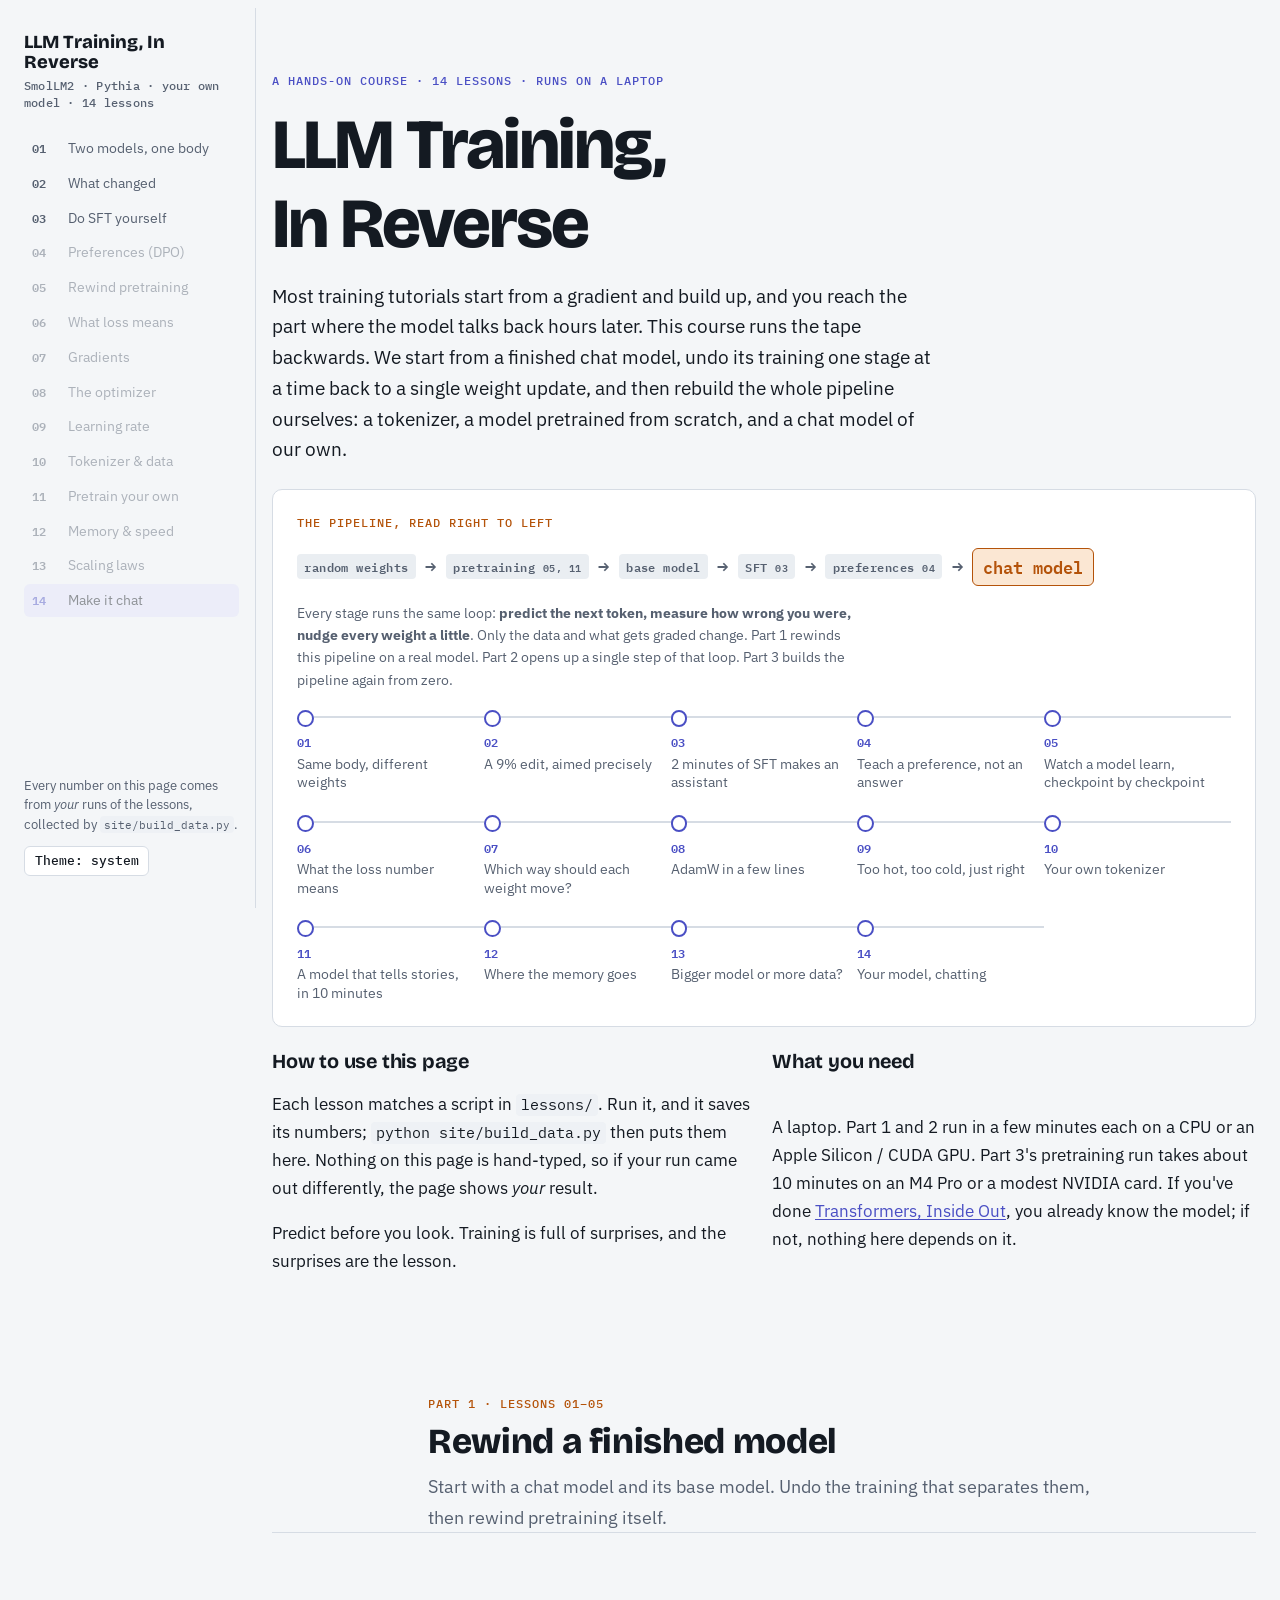
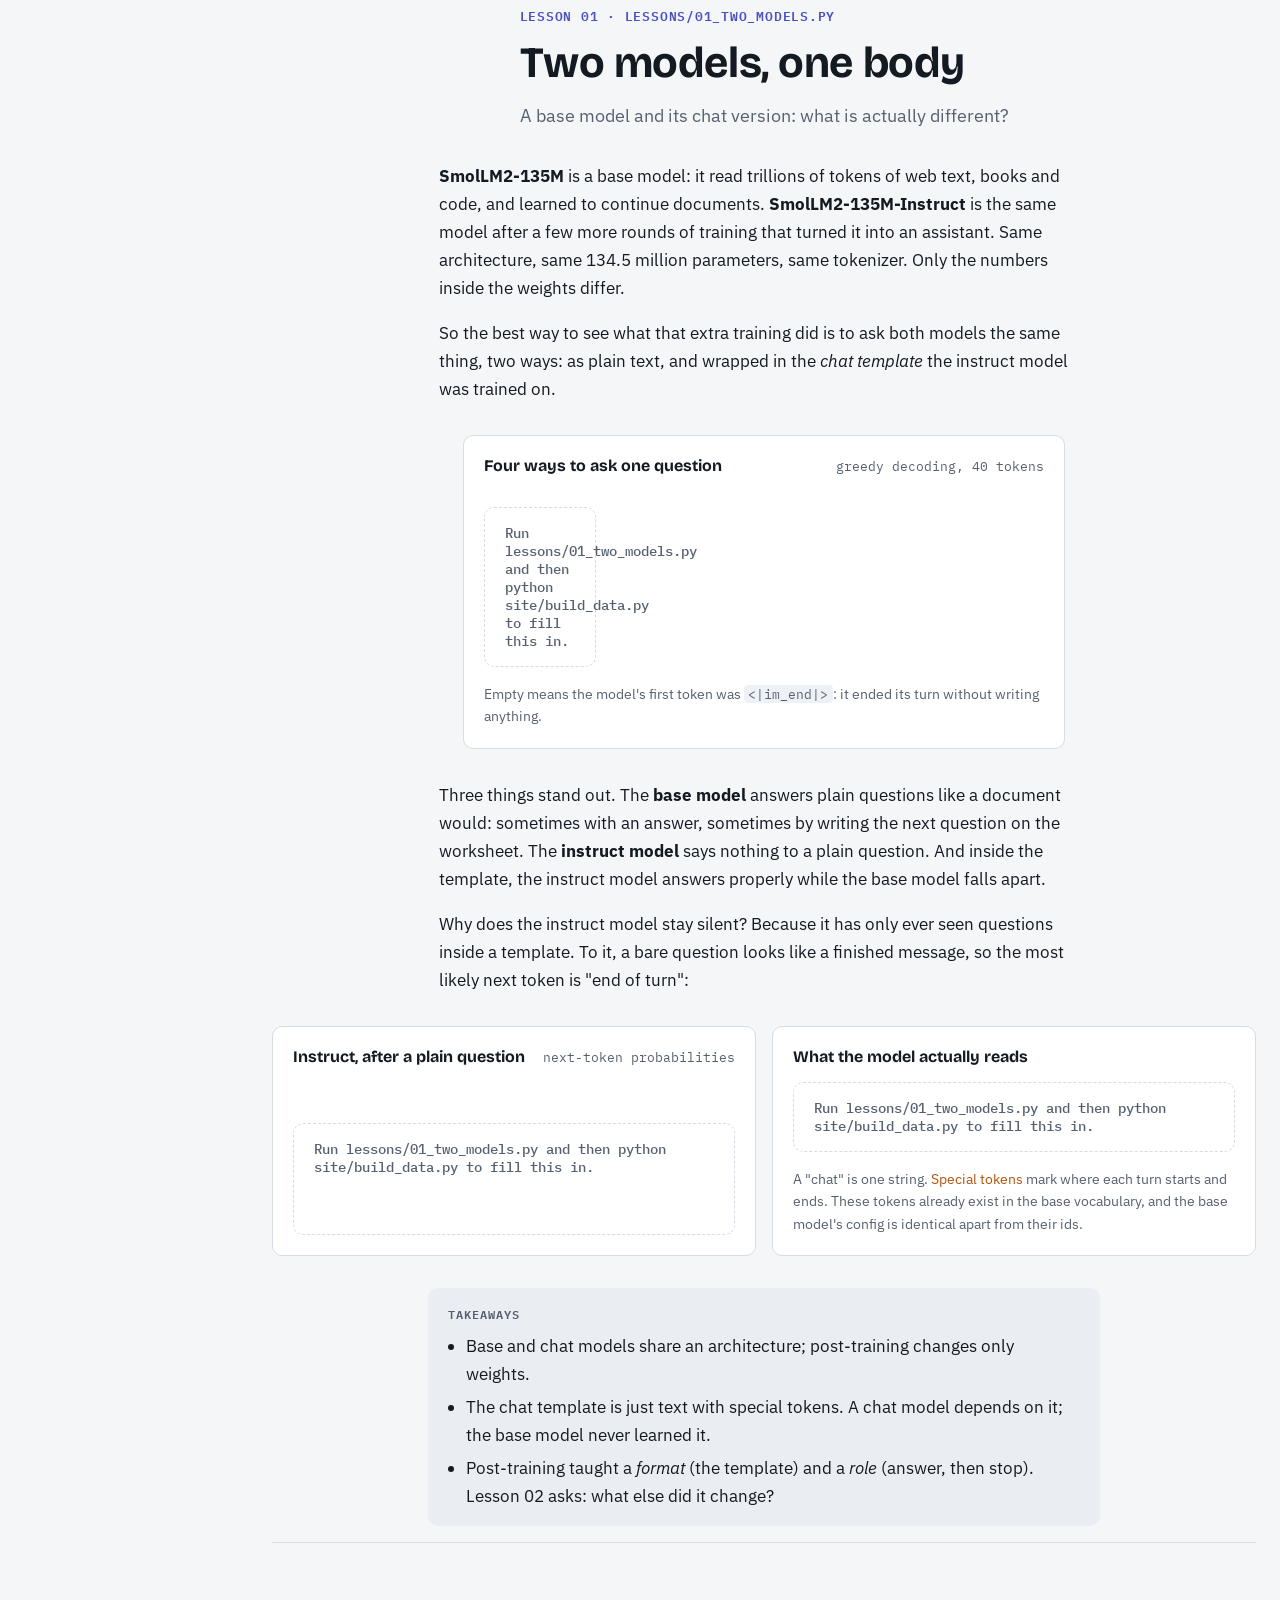
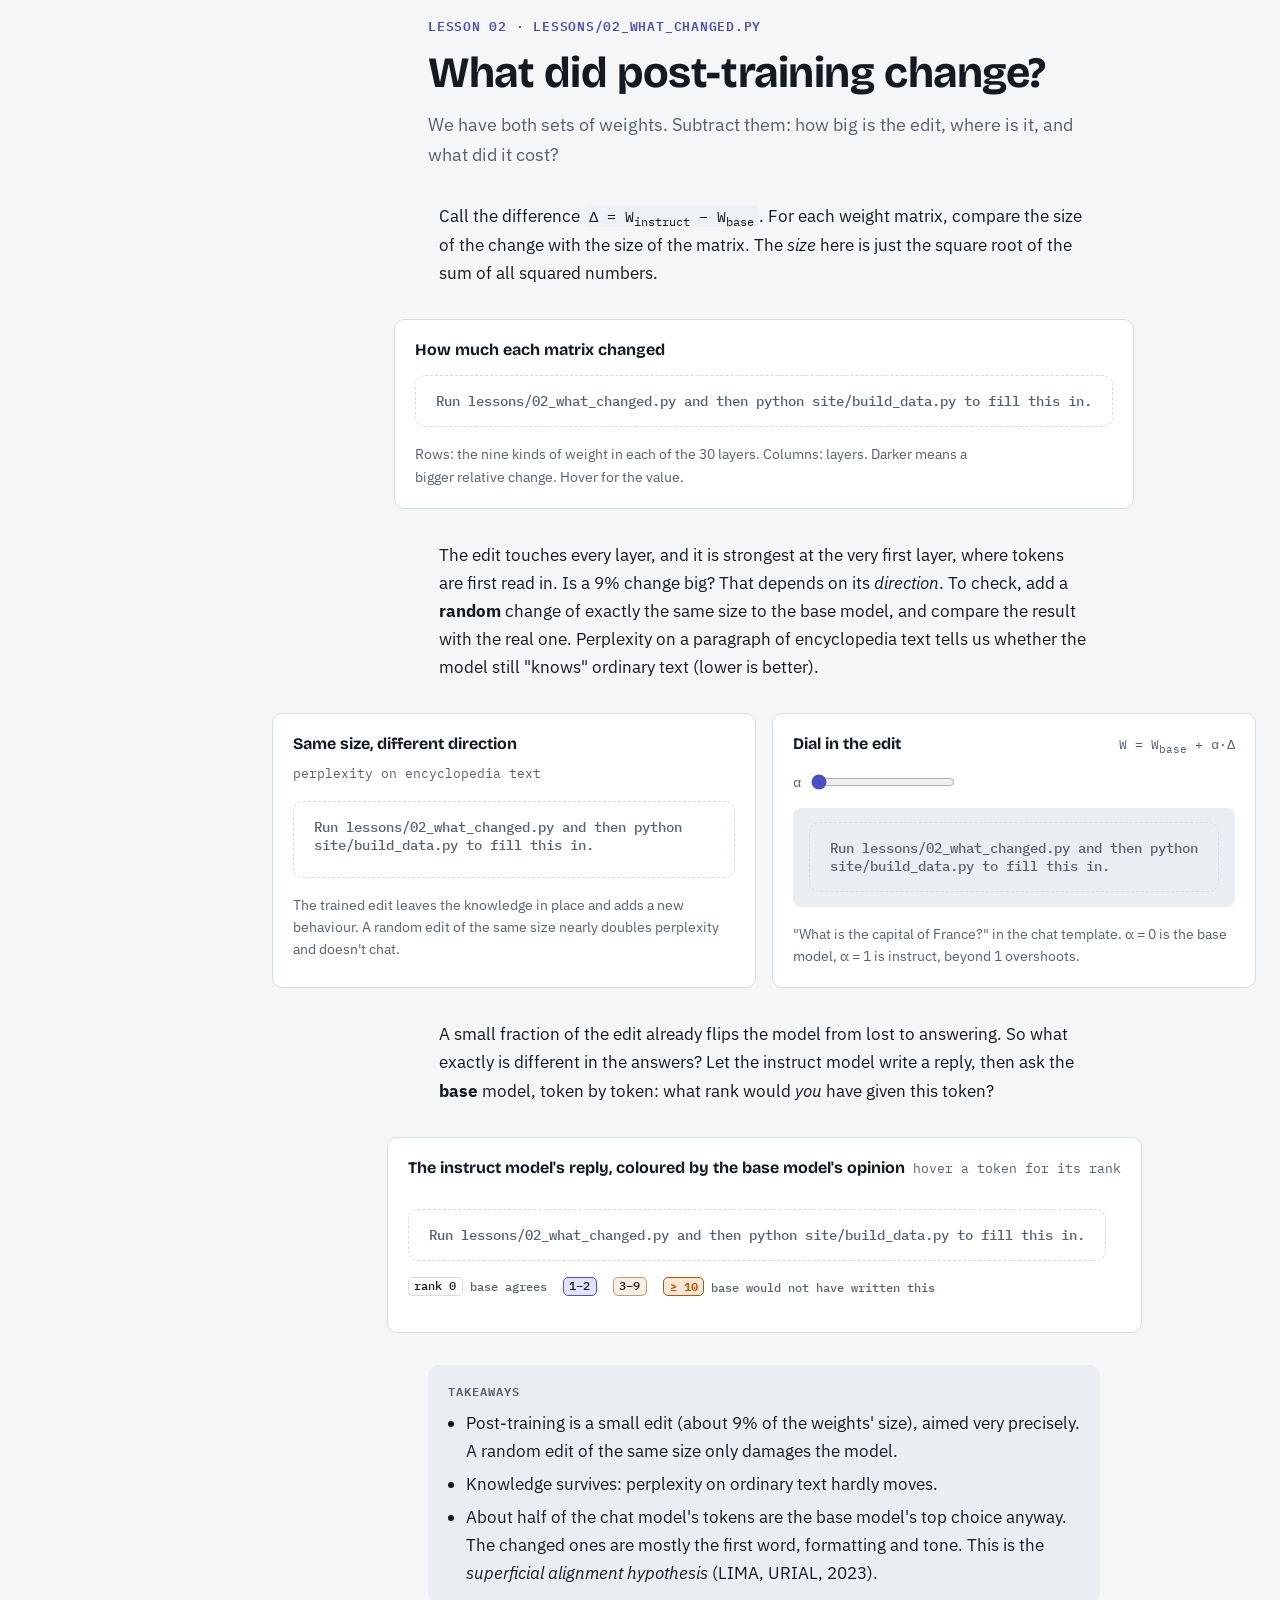
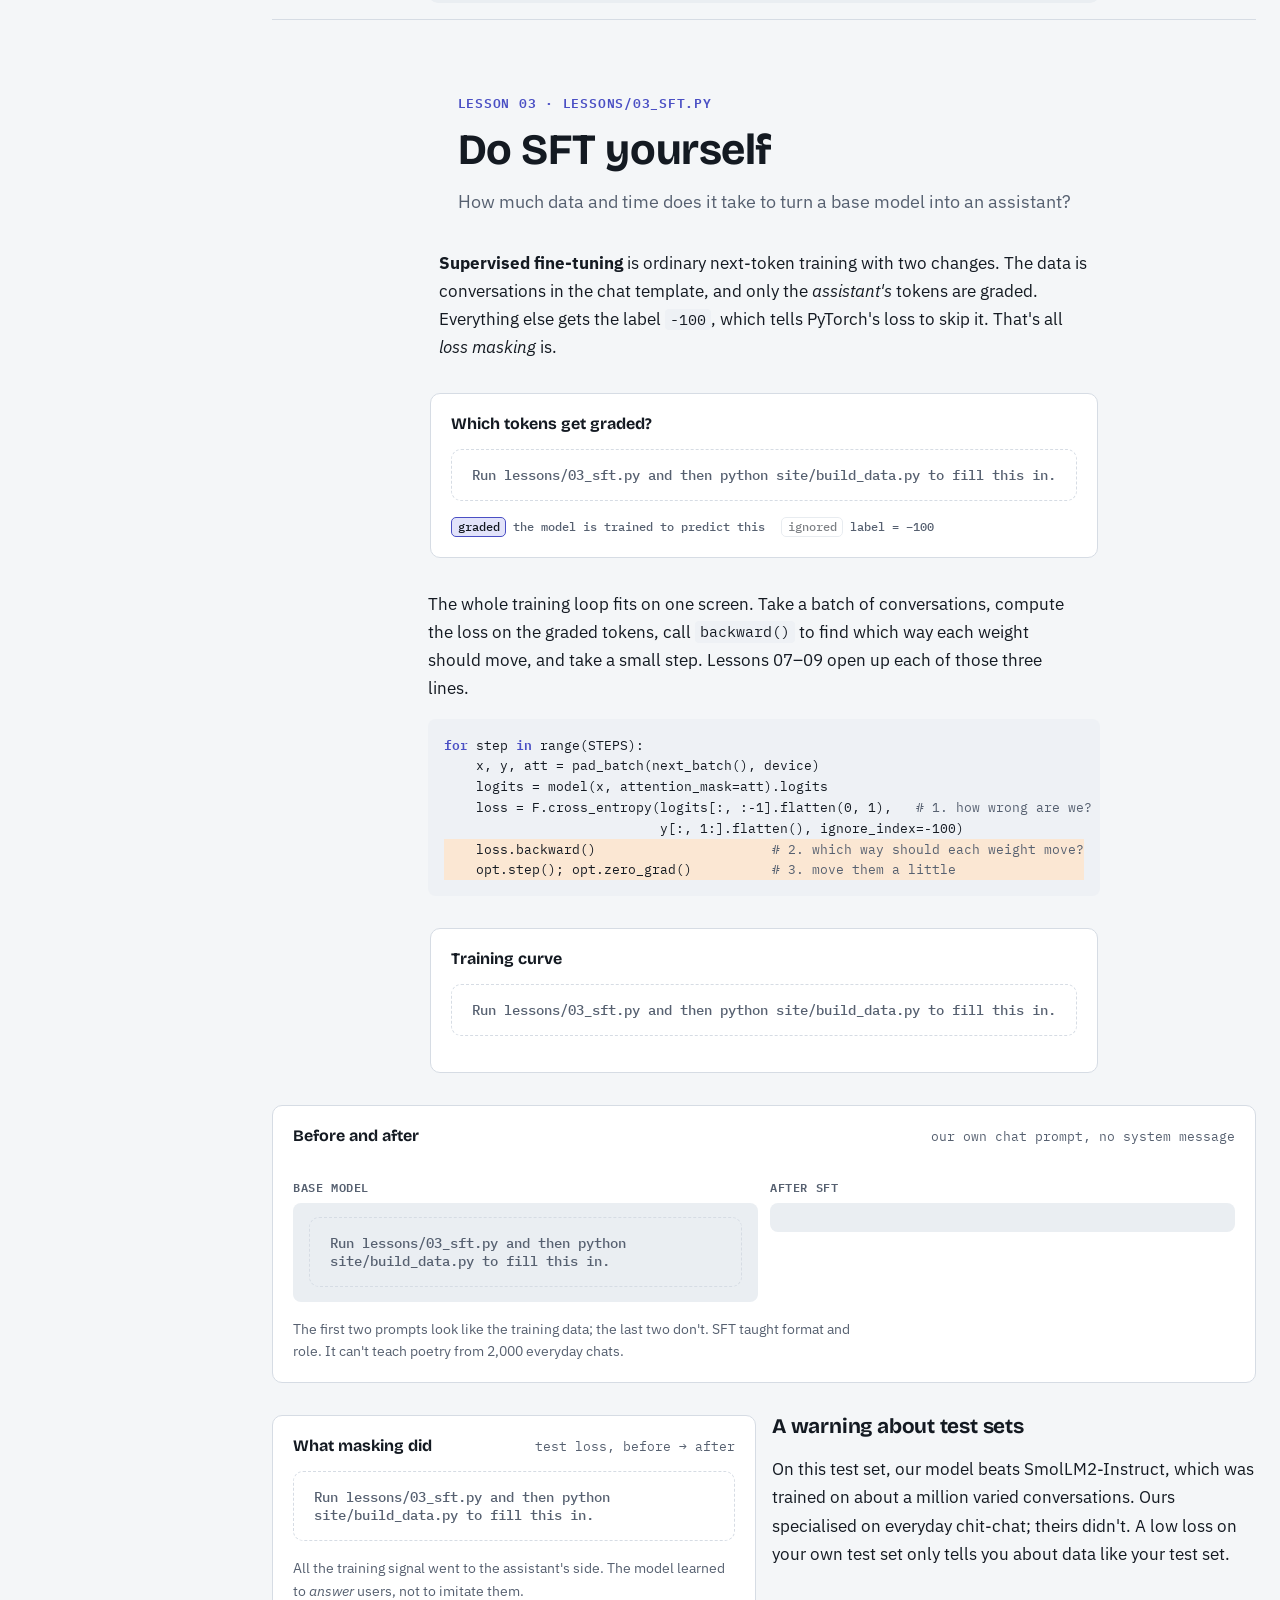
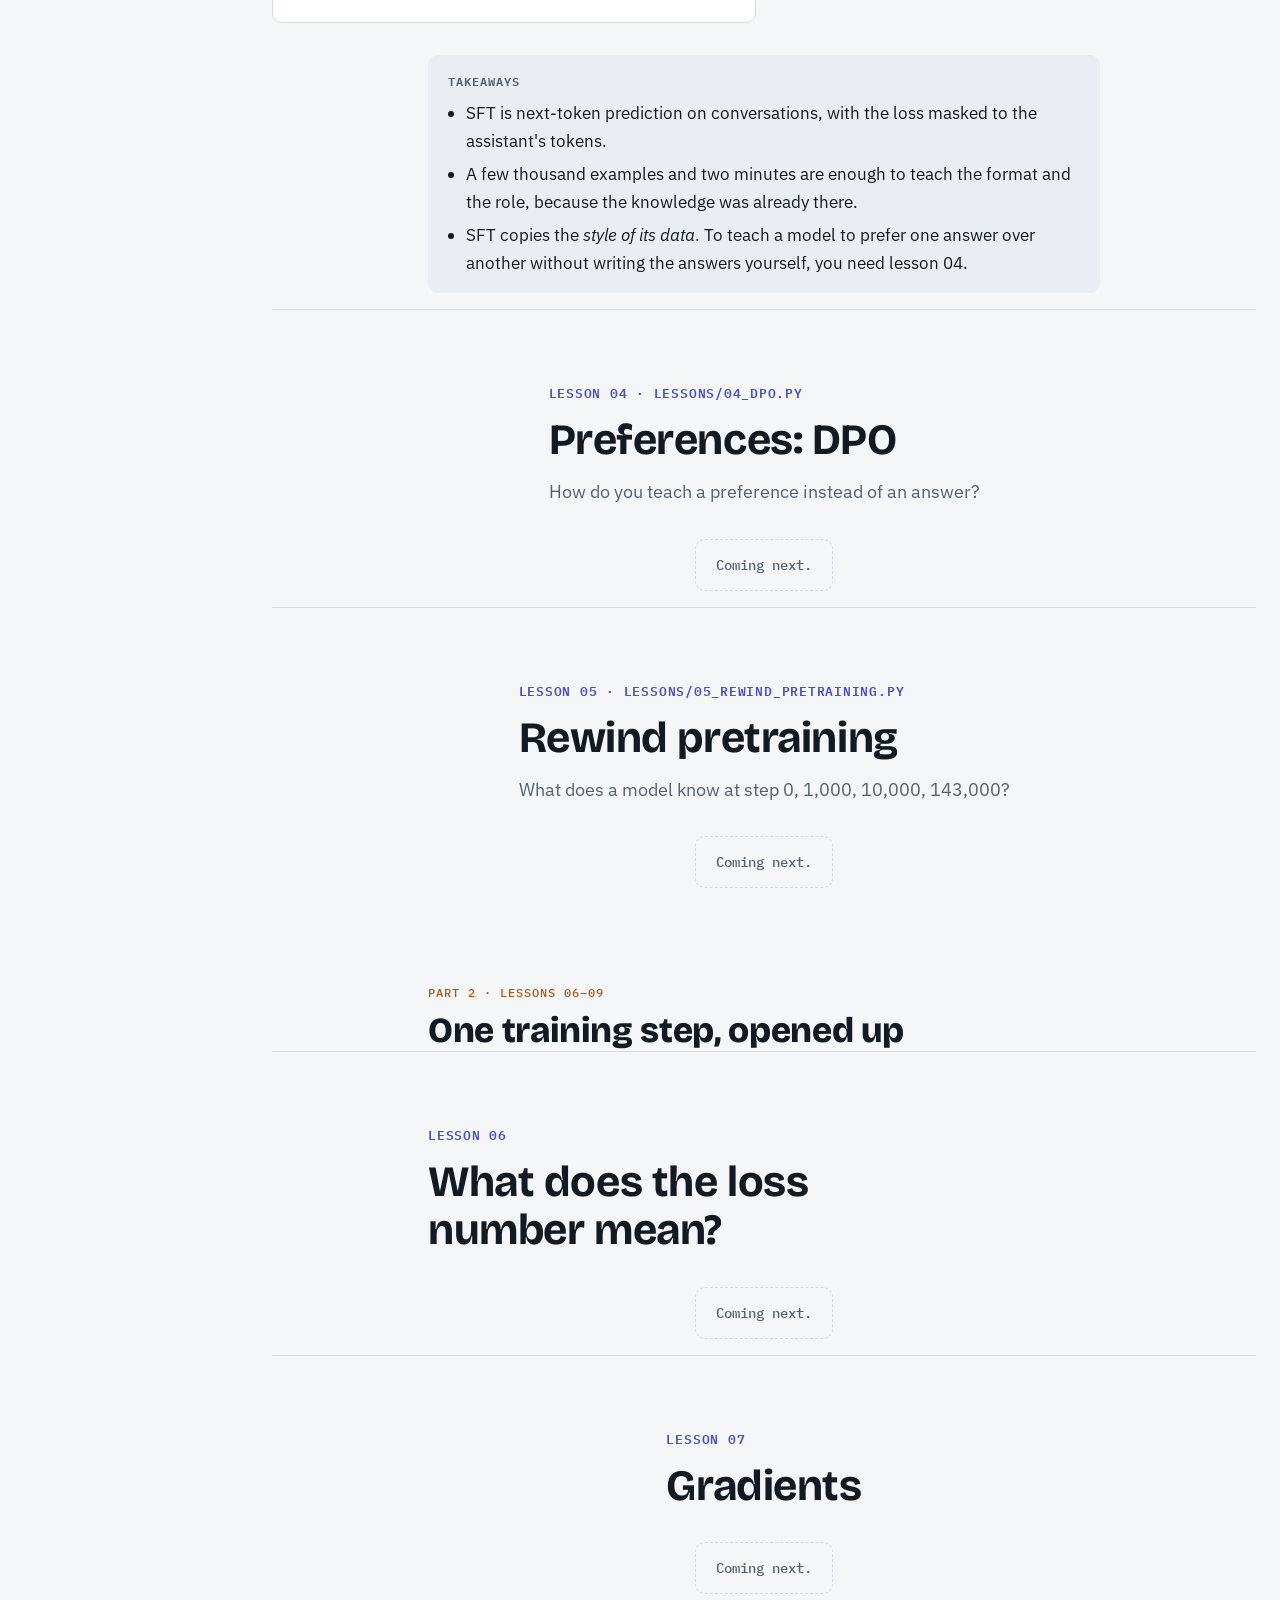
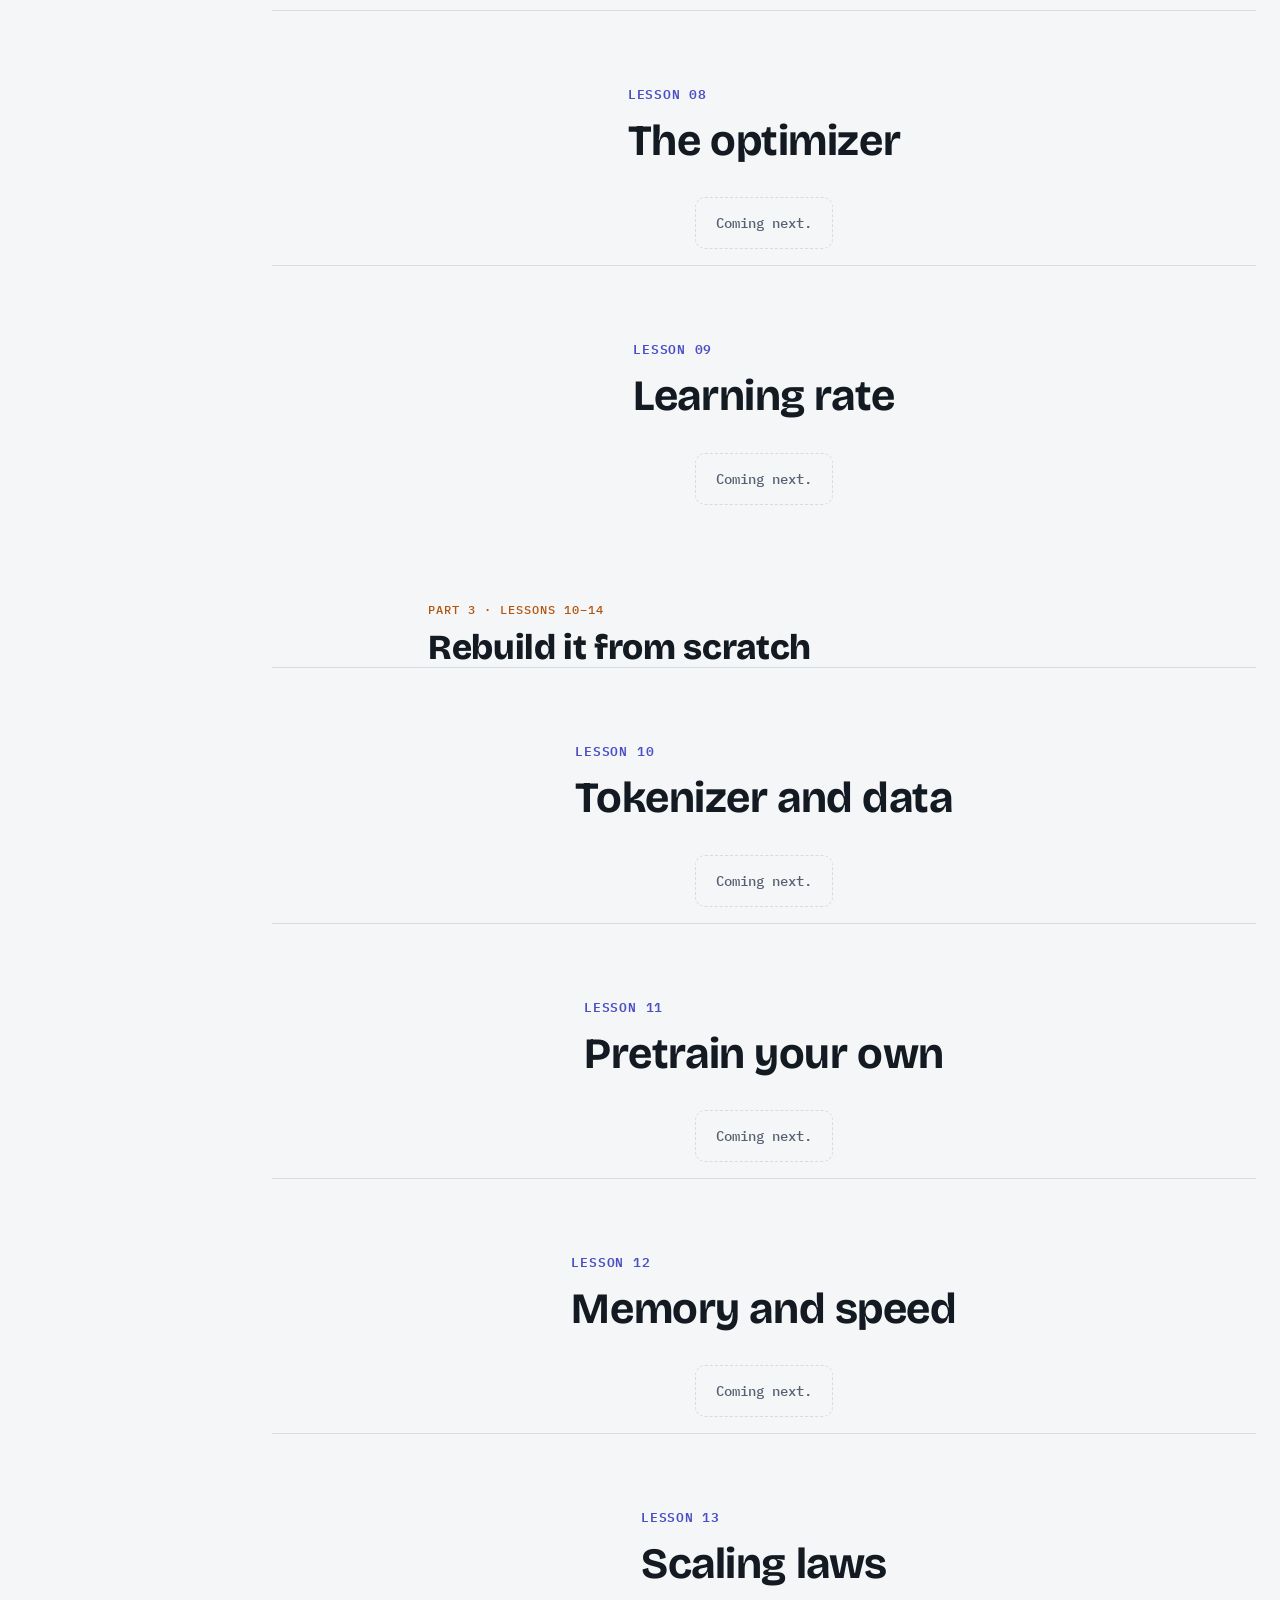
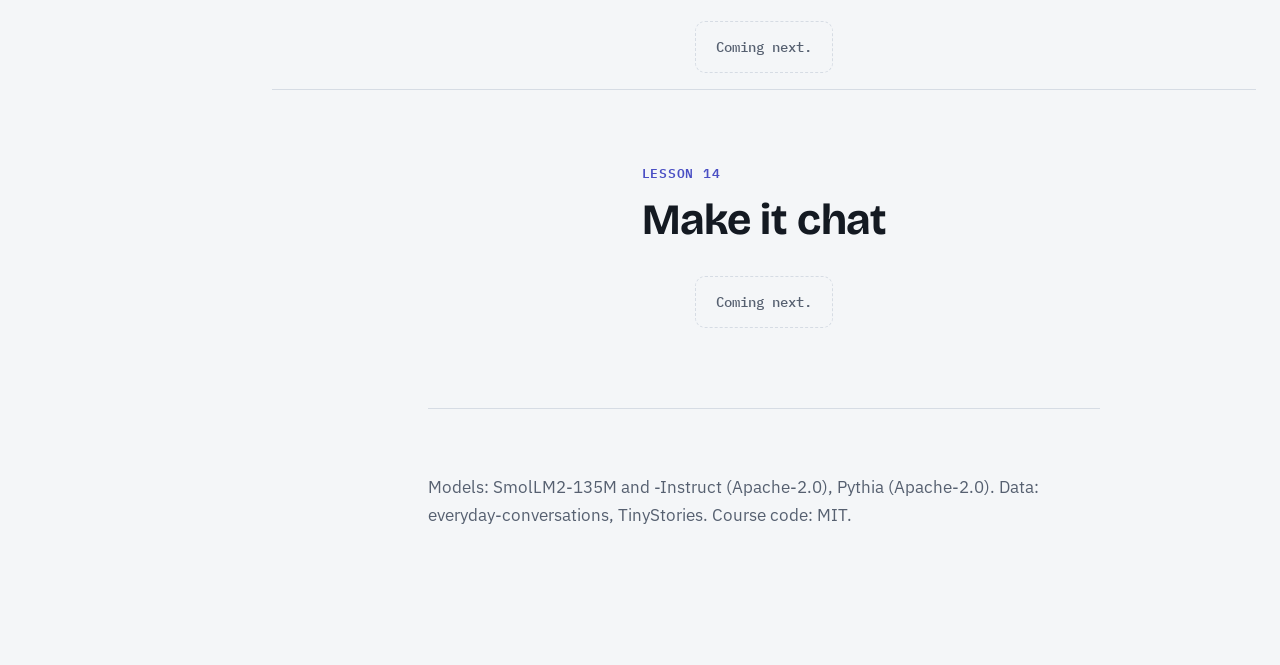
==== site/index.html @ 0a7d5ef5 "Start LLM Training, In Reverse: lessons 01-03, common helpers, site skeleton Part 1 rewinds SmolLM2-" ====
<!doctype html>
<html lang="en">
<head>
<meta charset="utf-8">
<meta name="viewport" content="width=device-width, initial-scale=1, viewport-fit=cover">
<title>LLM Training, In Reverse</title>
<meta name="description" content="Learn how language models are trained by rewinding a real one: start from a chat model, peel off each training stage, then rebuild the pipeline yourself. Fourteen lessons, real runs, laptop-sized.">
<link rel="preconnect" href="https://fonts.googleapis.com">
<link rel="preconnect" href="https://fonts.gstatic.com" crossorigin>
<link rel="stylesheet" href="https://fonts.googleapis.com/css2?family=Bricolage+Grotesque:opsz,wght@12..96,500;12..96,700;12..96,800&family=IBM+Plex+Sans:ital,wght@0,400;0,500;0,600;1,400&family=IBM+Plex+Mono:wght@400;500;600&display=swap">
<link rel="stylesheet" href="style.css">
</head>
<body>
<div class="tip" id="tip" hidden></div>

<div class="shell">
<nav class="toc" aria-label="Lessons">
  <a class="toc-brand" href="#top">LLM Training, In Reverse<span>SmolLM2 · Pythia · your own model · 14 lessons</span></a>
  <ol id="toc-list">
    <li><a class="step" href="#l01"><b>01</b><span>Two models, one body</span></a></li>
    <li><a class="step" href="#l02"><b>02</b><span>What changed</span></a></li>
    <li><a class="step" href="#l03"><b>03</b><span>Do SFT yourself</span></a></li>
    <li><a class="step soon" href="#l04"><b>04</b><span>Preferences (DPO)</span></a></li>
    <li><a class="step soon" href="#l05"><b>05</b><span>Rewind pretraining</span></a></li>
    <li><a class="step soon" href="#l06"><b>06</b><span>What loss means</span></a></li>
    <li><a class="step soon" href="#l07"><b>07</b><span>Gradients</span></a></li>
    <li><a class="step soon" href="#l08"><b>08</b><span>The optimizer</span></a></li>
    <li><a class="step soon" href="#l09"><b>09</b><span>Learning rate</span></a></li>
    <li><a class="step soon" href="#l10"><b>10</b><span>Tokenizer &amp; data</span></a></li>
    <li><a class="step soon" href="#l11"><b>11</b><span>Pretrain your own</span></a></li>
    <li><a class="step soon" href="#l12"><b>12</b><span>Memory &amp; speed</span></a></li>
    <li><a class="step soon" href="#l13"><b>13</b><span>Scaling laws</span></a></li>
    <li><a class="step soon" href="#l14"><b>14</b><span>Make it chat</span></a></li>
  </ol>
  <div class="toc-foot">
    <p>Every number on this page comes from <em>your</em> runs of the lessons, collected by <code>site/build_data.py</code>.</p>
    <p style="margin-top:.75rem"><button class="theme-btn" id="theme-btn" type="button">Theme: system</button></p>
  </div>
</nav>

<main id="top">
<!-- ===================================================== HERO -->
<header class="hero bench">
  <div class="col prose" style="margin:0">
    <p class="eyebrow">A hands-on course · 14 lessons · runs on a laptop</p>
    <h1>LLM Training, In Reverse</h1>
    <p class="lead">Most training tutorials start from a gradient and build up, and you reach the part where the model talks back hours later. This course runs the tape backwards. We start from a finished chat model, undo its training one stage at a time back to a single weight update, and then rebuild the whole pipeline ourselves: a tokenizer, a model pretrained from scratch, and a chat model of our own.</p>
  </div>

  <div class="specimen">
    <p class="eyebrow" style="color:var(--hot)">The pipeline, read right to left</p>
    <div class="specimen-row" style="gap:.35rem">
      <span class="stage">random weights</span><span class="arrow">→</span>
      <span class="stage">pretraining <small>05, 11</small></span><span class="arrow">→</span>
      <span class="stage">base model</span><span class="arrow">→</span>
      <span class="stage">SFT <small>03</small></span><span class="arrow">→</span>
      <span class="stage">preferences <small>04</small></span><span class="arrow">→</span>
      <span class="answer-chip">chat model</span>
    </div>
    <p class="caption">Every stage runs the same loop: <b>predict the next token, measure how wrong you were, nudge every weight a little</b>. Only the data and what gets graded change. Part 1 rewinds this pipeline on a real model. Part 2 opens up a single step of that loop. Part 3 builds the pipeline again from zero.</p>
    <ol class="journey" id="journey">
      <li><a href="#l01"><b>01</b><span>Same body, different weights</span></a></li>
      <li><a href="#l02"><b>02</b><span>A 9% edit, aimed precisely</span></a></li>
      <li><a href="#l03"><b>03</b><span>2 minutes of SFT makes an assistant</span></a></li>
      <li><a href="#l04"><b>04</b><span>Teach a preference, not an answer</span></a></li>
      <li><a href="#l05"><b>05</b><span>Watch a model learn, checkpoint by checkpoint</span></a></li>
      <li><a href="#l06"><b>06</b><span>What the loss number means</span></a></li>
      <li><a href="#l07"><b>07</b><span>Which way should each weight move?</span></a></li>
      <li><a href="#l08"><b>08</b><span>AdamW in a few lines</span></a></li>
      <li><a href="#l09"><b>09</b><span>Too hot, too cold, just right</span></a></li>
      <li><a href="#l10"><b>10</b><span>Your own tokenizer</span></a></li>
      <li><a href="#l11"><b>11</b><span>A model that tells stories, in 10 minutes</span></a></li>
      <li><a href="#l12"><b>12</b><span>Where the memory goes</span></a></li>
      <li><a href="#l13"><b>13</b><span>Bigger model or more data?</span></a></li>
      <li><a href="#l14"><b>14</b><span>Your model, chatting</span></a></li>
    </ol>
  </div>

  <div class="grid2">
    <div class="prose">
      <h3 style="margin:0">How to use this page</h3>
      <p>Each lesson matches a script in <code>lessons/</code>. Run it, and it saves its numbers; <code>python site/build_data.py</code> then puts them here. Nothing on this page is hand-typed, so if your run came out differently, the page shows <em>your</em> result.</p>
      <p>Predict before you look. Training is full of surprises, and the surprises are the lesson.</p>
    </div>
    <div class="prose">
      <h3 style="margin:0">What you need</h3>
      <p>A laptop. Part 1 and 2 run in a few minutes each on a CPU or an Apple Silicon / CUDA GPU. Part 3's pretraining run takes about 10 minutes on an M4 Pro or a modest NVIDIA card. If you've done <a href="https://querytype.github.io/transformers-inside-out/">Transformers, Inside Out</a>, you already know the model; if not, nothing here depends on it.</p>
    </div>
  </div>
</header>

<!-- ===================================================== PART 1 -->
<div class="col part-head">
  <p class="eyebrow">Part 1 · lessons 01–05</p>
  <h2>Rewind a finished model</h2>
  <p class="question">Start with a chat model and its base model. Undo the training that separates them, then rewind pretraining itself.</p>
</div>

<!-- ===================================================== 01 -->
<section class="lesson" id="l01">
  <div class="col lesson-head">
    <p class="lesson-num">Lesson 01 · lessons/01_two_models.py</p>
    <h2>Two models, one body</h2>
    <p class="question">A base model and its chat version: what is actually different?</p>
  </div>
  <div class="col prose">
    <p><strong>SmolLM2-135M</strong> is a base model: it read trillions of tokens of web text, books and code, and learned to continue documents. <strong>SmolLM2-135M-Instruct</strong> is the same model after a few more rounds of training that turned it into an assistant. Same architecture, same 134.5 million parameters, same tokenizer. Only the numbers inside the weights differ.</p>
    <p>So the best way to see what that extra training did is to ask both models the same thing, two ways: as plain text, and wrapped in the <em>chat template</em> the instruct model was trained on.</p>
  </div>

  <div class="bench panel" id="w01-four">
    <div class="panel-title"><h4>Four ways to ask one question</h4><span class="hint">greedy decoding, 40 tokens</span></div>
    <div class="seg" id="w01-q"></div>
    <div class="four" id="w01-grid"></div>
    <p class="caption">Empty means the model's first token was <code>&lt;|im_end|&gt;</code>: it ended its turn without writing anything.</p>
  </div>

  <div class="col prose">
    <p>Three things stand out. The <strong>base model</strong> answers plain questions like a document would: sometimes with an answer, sometimes by writing the next question on the worksheet. The <strong>instruct model</strong> says nothing to a plain question. And inside the template, the instruct model answers properly while the base model falls apart.</p>
    <p>Why does the instruct model stay silent? Because it has only ever seen questions inside a template. To it, a bare question looks like a finished message, so the most likely next token is "end of turn":</p>
  </div>

  <div class="bench grid2">
    <div class="panel">
      <div class="panel-title"><h4>Instruct, after a plain question</h4><span class="hint">next-token probabilities</span></div>
      <div class="bars" id="w01-next"></div>
    </div>
    <div class="panel">
      <div class="panel-title"><h4>What the model actually reads</h4><span class="hint" id="w01-ntok"></span></div>
      <div class="tokrow" id="w01-template"></div>
      <p class="caption">A "chat" is one string. <span style="color:var(--hot)">Special tokens</span> mark where each turn starts and ends. These tokens already exist in the base vocabulary, and the base model's config is identical apart from their ids.</p>
    </div>
  </div>

  <div class="col">
    <div class="keys">
      <p class="label">Takeaways</p>
      <ul>
        <li>Base and chat models share an architecture; post-training changes only weights.</li>
        <li>The chat template is just text with special tokens. A chat model depends on it; the base model never learned it.</li>
        <li>Post-training taught a <em>format</em> (the template) and a <em>role</em> (answer, then stop). Lesson 02 asks: what else did it change?</li>
      </ul>
    </div>
  </div>
</section>

<!-- ===================================================== 02 -->
<section class="lesson" id="l02">
  <div class="col lesson-head">
    <p class="lesson-num">Lesson 02 · lessons/02_what_changed.py</p>
    <h2>What did post-training change?</h2>
    <p class="question">We have both sets of weights. Subtract them: how big is the edit, where is it, and what did it cost?</p>
  </div>
  <div class="col prose">
    <p>Call the difference <code>Δ = W<sub>instruct</sub> − W<sub>base</sub></code>. For each weight matrix, compare the size of the change with the size of the matrix. The <em>size</em> here is just the square root of the sum of all squared numbers.</p>
  </div>

  <div class="bench panel">
    <div class="panel-title"><h4>How much each matrix changed</h4><span class="hint" id="w02-global"></span></div>
    <div class="scroll-x" id="w02-heat"></div>
    <p class="caption">Rows: the nine kinds of weight in each of the 30 layers. Columns: layers. Darker means a bigger relative change. Hover for the value.</p>
  </div>

  <div class="col prose">
    <p>The edit touches every layer, and it is strongest at the very first layer, where tokens are first read in. Is a 9% change big? That depends on its <em>direction</em>. To check, add a <strong>random</strong> change of exactly the same size to the base model, and compare the result with the real one. Perplexity on a paragraph of encyclopedia text tells us whether the model still "knows" ordinary text (lower is better).</p>
  </div>

  <div class="bench grid2">
    <div class="panel">
      <div class="panel-title"><h4>Same size, different direction</h4><span class="hint">perplexity on encyclopedia text</span></div>
      <div class="bars" id="w02-dir"></div>
      <p class="caption">The trained edit leaves the knowledge in place and adds a new behaviour. A random edit of the same size nearly doubles perplexity and doesn't chat.</p>
    </div>
    <div class="panel">
      <div class="panel-title"><h4>Dial in the edit</h4><span class="hint">W = W<sub>base</sub> + α·Δ</span></div>
      <div class="controls"><label>α <input type="range" id="w02-alpha" min="0" max="7" step="1" value="0"><output id="w02-alpha-out"></output></label><span class="muted" id="w02-ppl" style="font:500 .85rem var(--font-mono)"></span></div>
      <div class="out-box" id="w02-ans"></div>
      <p class="caption">"What is the capital of France?" in the chat template. α = 0 is the base model, α = 1 is instruct, beyond 1 overshoots.</p>
    </div>
  </div>

  <div class="col prose">
    <p>A small fraction of the edit already flips the model from lost to answering. So what exactly is different in the answers? Let the instruct model write a reply, then ask the <strong>base</strong> model, token by token: what rank would <em>you</em> have given this token?</p>
  </div>

  <div class="bench panel">
    <div class="panel-title"><h4>The instruct model's reply, coloured by the base model's opinion</h4><span class="hint">hover a token for its rank</span></div>
    <div class="seg" id="w02-prompts"></div>
    <div class="tokrow" id="w02-tokens"></div>
    <div class="legend-row">
      <span><span class="tok r0">rank 0</span> base agrees</span>
      <span><span class="tok r1">1–2</span></span>
      <span><span class="tok r2">3–9</span></span>
      <span><span class="tok r3">≥ 10</span> base would not have written this</span>
    </div>
    <div class="bars" id="w02-share"></div>
  </div>

  <div class="col">
    <div class="keys">
      <p class="label">Takeaways</p>
      <ul>
        <li>Post-training is a small edit (about 9% of the weights' size), aimed very precisely. A random edit of the same size only damages the model.</li>
        <li>Knowledge survives: perplexity on ordinary text hardly moves.</li>
        <li>About half of the chat model's tokens are the base model's top choice anyway. The changed ones are mostly the first word, formatting and tone. This is the <em>superficial alignment hypothesis</em> (LIMA, URIAL, 2023).</li>
      </ul>
    </div>
  </div>
</section>

<!-- ===================================================== 03 -->
<section class="lesson" id="l03">
  <div class="col lesson-head">
    <p class="lesson-num">Lesson 03 · lessons/03_sft.py</p>
    <h2>Do SFT yourself</h2>
    <p class="question">How much data and time does it take to turn a base model into an assistant?</p>
  </div>
  <div class="col prose">
    <p><strong>Supervised fine-tuning</strong> is ordinary next-token training with two changes. The data is conversations in the chat template, and only the <em>assistant's</em> tokens are graded. Everything else gets the label <code>-100</code>, which tells PyTorch's loss to skip it. That's all <em>loss masking</em> is.</p>
  </div>

  <div class="bench panel">
    <div class="panel-title"><h4>Which tokens get graded?</h4><span class="hint" id="w03-maskstat"></span></div>
    <div class="tokrow" id="w03-mask"></div>
    <div class="legend-row"><span><span class="tok graded">graded</span> the model is trained to predict this</span><span><span class="tok ignored">ignored</span> label = −100</span></div>
  </div>

  <div class="col prose">
    <p>The whole training loop fits on one screen. Take a batch of conversations, compute the loss on the graded tokens, call <code>backward()</code> to find which way each weight should move, and take a small step. Lessons 07–09 open up each of those three lines.</p>
<pre class="code"><span class="k">for</span> step <span class="k">in</span> range(STEPS):
    x, y, att = pad_batch(next_batch(), device)
    logits = model(x, attention_mask=att).logits
    loss = F.cross_entropy(logits[:, :-1].flatten(0, 1),   <span class="c"># 1. how wrong are we?</span>
                           y[:, 1:].flatten(), ignore_index=-100)
<span class="hl">    loss.backward()                      <span class="c"># 2. which way should each weight move?</span></span>
<span class="hl">    opt.step(); opt.zero_grad()          <span class="c"># 3. move them a little</span></span></pre>
  </div>

  <div class="bench panel">
    <div class="panel-title"><h4>Training curve</h4><span class="hint" id="w03-runinfo"></span></div>
    <div id="w03-curve"></div>
    <div class="stats" id="w03-stats"></div>
  </div>

  <div class="bench panel">
    <div class="panel-title"><h4>Before and after</h4><span class="hint">our own chat prompt, no system message</span></div>
    <div class="seg" id="w03-prompts"></div>
    <div class="pair">
      <div><p class="lbl">base model</p><div class="out-box" id="w03-before"></div></div>
      <div><p class="lbl">after SFT</p><div class="out-box" id="w03-after"></div></div>
    </div>
    <p class="caption">The first two prompts look like the training data; the last two don't. SFT taught format and role. It can't teach poetry from 2,000 everyday chats.</p>
  </div>

  <div class="bench grid2">
    <div class="panel">
      <div class="panel-title"><h4>What masking did</h4><span class="hint">test loss, before → after</span></div>
      <div class="bars" id="w03-maskeffect"></div>
      <p class="caption">All the training signal went to the assistant's side. The model learned to <em>answer</em> users, not to imitate them.</p>
    </div>
    <div class="prose" style="align-content:start">
      <h3 style="margin:0">A warning about test sets</h3>
      <p>On this test set, our model beats SmolLM2-Instruct, which was trained on about a million varied conversations. Ours specialised on everyday chit-chat; theirs didn't. A low loss on your own test set only tells you about data like your test set.</p>
    </div>
  </div>

  <div class="col">
    <div class="keys">
      <p class="label">Takeaways</p>
      <ul>
        <li>SFT is next-token prediction on conversations, with the loss masked to the assistant's tokens.</li>
        <li>A few thousand examples and two minutes are enough to teach the format and the role, because the knowledge was already there.</li>
        <li>SFT copies the <em>style of its data</em>. To teach a model to prefer one answer over another without writing the answers yourself, you need lesson 04.</li>
      </ul>
    </div>
  </div>
</section>

<!-- ===================================================== 04–14 (coming) -->
<section class="lesson" id="l04"><div class="col lesson-head"><p class="lesson-num">Lesson 04 · lessons/04_dpo.py</p><h2>Preferences: DPO</h2><p class="question">How do you teach a preference instead of an answer?</p></div><div class="col pending">Coming next.</div></section>
<section class="lesson" id="l05"><div class="col lesson-head"><p class="lesson-num">Lesson 05 · lessons/05_rewind_pretraining.py</p><h2>Rewind pretraining</h2><p class="question">What does a model know at step 0, 1,000, 10,000, 143,000?</p></div><div class="col pending">Coming next.</div></section>
<div class="col part-head"><p class="eyebrow">Part 2 · lessons 06–09</p><h2>One training step, opened up</h2></div>
<section class="lesson" id="l06"><div class="col lesson-head"><p class="lesson-num">Lesson 06</p><h2>What does the loss number mean?</h2></div><div class="col pending">Coming next.</div></section>
<section class="lesson" id="l07"><div class="col lesson-head"><p class="lesson-num">Lesson 07</p><h2>Gradients</h2></div><div class="col pending">Coming next.</div></section>
<section class="lesson" id="l08"><div class="col lesson-head"><p class="lesson-num">Lesson 08</p><h2>The optimizer</h2></div><div class="col pending">Coming next.</div></section>
<section class="lesson" id="l09"><div class="col lesson-head"><p class="lesson-num">Lesson 09</p><h2>Learning rate</h2></div><div class="col pending">Coming next.</div></section>
<div class="col part-head"><p class="eyebrow">Part 3 · lessons 10–14</p><h2>Rebuild it from scratch</h2></div>
<section class="lesson" id="l10"><div class="col lesson-head"><p class="lesson-num">Lesson 10</p><h2>Tokenizer and data</h2></div><div class="col pending">Coming next.</div></section>
<section class="lesson" id="l11"><div class="col lesson-head"><p class="lesson-num">Lesson 11</p><h2>Pretrain your own</h2></div><div class="col pending">Coming next.</div></section>
<section class="lesson" id="l12"><div class="col lesson-head"><p class="lesson-num">Lesson 12</p><h2>Memory and speed</h2></div><div class="col pending">Coming next.</div></section>
<section class="lesson" id="l13"><div class="col lesson-head"><p class="lesson-num">Lesson 13</p><h2>Scaling laws</h2></div><div class="col pending">Coming next.</div></section>
<section class="lesson" id="l14"><div class="col lesson-head"><p class="lesson-num">Lesson 14</p><h2>Make it chat</h2></div><div class="col pending">Coming next.</div></section>

<footer class="col prose">
  <p class="muted">Models: SmolLM2-135M and -Instruct (Apache-2.0), Pythia (Apache-2.0). Data: everyday-conversations, TinyStories. Course code: MIT.</p>
</footer>
</main>
</div>

<script src="data/results.js"></script>
<script>window.RESULTS = window.RESULTS || {};</script>
<script src="js/ui.js"></script>
<script src="js/part1.js"></script>
</body>
</html>
---- site/style.css ----
/* Layout: a lab notebook (shared look with 'Transformers, Inside Out'). Sticky lesson index on the left, a reading column for prose,
   and wider "bench" panels where the live instruments (widgets) sit. */
:root {
  --bg: #f4f6f8;
  --surface: #ffffff;
  --surface-2: #eaeef2;
  --ink: #141a22;
  --muted: #566070;
  --line: #d6dce4;
  --accent: #4a4fc4;        /* indigo: training, weights, curves */
  --accent-soft: #e2e3fa;
  --hot: #b4530a;           /* amber: our running example, " Paris" */
  --hot-soft: #fbe7d3;
  --bad: #b42335;
  --code-bg: #eef1f5;
  --font-display: "Bricolage Grotesque", "Avenir Next", "Segoe UI", system-ui, sans-serif;
  --font-body: "IBM Plex Sans", "Helvetica Neue", "Segoe UI", system-ui, sans-serif;
  --font-mono: "IBM Plex Mono", ui-monospace, "SF Mono", Menlo, Consolas, monospace;
  --read: 42rem;
  --bench: 64rem;
  --radius: 10px;
}
@media (prefers-color-scheme: dark) {
  :root:not([data-theme="light"]) {
    --bg: #0e1116; --surface: #161b22; --surface-2: #1d232c; --ink: #e6eaf0; --muted: #98a2b3;
    --line: #2a313c; --accent: #8f94ff; --accent-soft: #23264d; --hot: #f5a524; --hot-soft: #3d2a0c;
    --bad: #f0687a; --code-bg: #1a2029; color-scheme: dark;
  }
}
:root[data-theme="dark"] {
  --bg: #0e1116; --surface: #161b22; --surface-2: #1d232c; --ink: #e6eaf0; --muted: #98a2b3;
  --line: #2a313c; --accent: #8f94ff; --accent-soft: #23264d; --hot: #f5a524; --hot-soft: #3d2a0c;
  --bad: #f0687a; --code-bg: #1a2029; color-scheme: dark;
}

* { box-sizing: border-box; }
html { scroll-behavior: smooth; }
@media (prefers-reduced-motion: reduce) { html { scroll-behavior: auto; } *, *::before, *::after { animation: none !important; transition: none !important; } }
body {
  background: var(--bg); color: var(--ink);
  font: 400 1.0625rem/1.65 var(--font-body);
  -webkit-font-smoothing: antialiased;
}
body::before { content: ""; position: fixed; inset: 0 0 auto; height: env(safe-area-inset-top, 0px); z-index: 10; background: var(--bg); }
a { color: var(--accent); text-underline-offset: 2px; }
:focus-visible { outline: 2px solid var(--accent); outline-offset: 2px; border-radius: 4px; }
h1, h2, h3 { font-family: var(--font-display); text-wrap: balance; line-height: 1.12; margin: 0; letter-spacing: -0.01em; }
p { margin: 0; }
code, kbd { font-family: var(--font-mono); font-size: 0.88em; }
:not(pre) > code { background: var(--code-bg); padding: 0.08em 0.35em; border-radius: 4px; }

/* ---------- shell ---------- */
.shell { display: grid; grid-template-columns: 15.5rem minmax(0, 1fr); min-height: 100%; }
.toc {
  position: sticky; top: env(safe-area-inset-top, 0px); height: 100vh; overflow-y: auto;
  border-right: 1px solid var(--line); padding: 1.5rem 1rem 2rem max(1rem, env(safe-area-inset-left, 0px));
  display: flex; flex-direction: column; gap: 1.25rem;
}
.toc-brand { font: 800 1.15rem/1.1 var(--font-display); color: var(--ink); text-decoration: none; }
.toc-brand span { display: block; font: 500 0.75rem/1.4 var(--font-mono); color: var(--muted); margin-top: 0.35rem; letter-spacing: 0.02em; }
.toc ol { list-style: none; margin: 0; padding: 0; display: grid; gap: 2px; }
.toc a.step {
  display: grid; grid-template-columns: 2rem 1fr; align-items: baseline; gap: 0.25rem;
  padding: 0.4rem 0.5rem; border-radius: 6px; color: var(--muted); text-decoration: none; font-size: 0.9rem; line-height: 1.3;
}
.toc a.step b { font: 600 0.78rem var(--font-mono); color: var(--muted); }
.toc a.step:hover { background: var(--surface-2); color: var(--ink); }
.toc a.step.on { background: var(--accent-soft); color: var(--ink); }
.toc a.step.on b { color: var(--accent); }
.toc-foot { margin-top: auto; font-size: 0.8rem; color: var(--muted); line-height: 1.5; }
.theme-btn { font: 500 0.8rem var(--font-mono); background: var(--surface); color: var(--ink); border: 1px solid var(--line); border-radius: 6px; padding: 0.35rem 0.6rem; cursor: pointer; }

main { min-width: 0; padding-block: 0 6rem; padding-left: max(16px, env(safe-area-inset-left, 0px)); padding-right: max(16px, env(safe-area-inset-right, 0px)); }
.col { max-width: var(--read); margin-inline: auto; }
.bench { max-width: var(--bench); margin-inline: auto; }

/* ---------- hero ---------- */
.hero { padding-block: 4rem 2.5rem; display: grid; gap: 1.5rem; }
.eyebrow { font: 500 0.78rem/1.4 var(--font-mono); letter-spacing: 0.08em; text-transform: uppercase; color: var(--accent); }
.hero h1 { font-size: clamp(2.6rem, 6vw, 4.4rem); font-weight: 800; letter-spacing: -0.03em; }
.lead { font-size: 1.2rem; line-height: 1.6; color: var(--ink); max-width: 40rem; }
.prose { display: grid; gap: 1.05rem; }
.prose p, .prose li { max-width: 65ch; }
.prose ul, .prose ol { margin: 0; padding-left: 1.25rem; display: grid; gap: 0.4rem; }
.muted { color: var(--muted); }

.specimen {
  background: var(--surface); border: 1px solid var(--line); border-radius: var(--radius);
  padding: 1.5rem; display: grid; gap: 1rem;
}
.specimen-row { display: flex; flex-wrap: wrap; align-items: center; gap: 0.5rem; }
.arrow { font: 500 1.2rem var(--font-mono); color: var(--muted); padding-inline: 0.25rem; }
.answer-chip { font: 600 1.05rem var(--font-mono); background: var(--hot-soft); color: var(--hot); border: 1.5px solid var(--hot); border-radius: 6px; padding: 0.25rem 0.6rem; }
.answer-chip small { font-weight: 500; font-size: 0.75rem; margin-left: 0.4rem; }

/* journey map: a line with ten stops */
.journey { list-style: none; margin: 0; padding: 0; display: grid; grid-template-columns: repeat(5, minmax(0, 1fr)); gap: 0; position: relative; }
.journey li { position: relative; padding: 1.6rem 0.75rem 0 0; }
.journey li::before { content: ""; position: absolute; top: 0.55rem; left: 0; right: 0; height: 2px; background: var(--line); }
.journey li::after { content: ""; position: absolute; top: 0.2rem; left: 0; width: 0.8rem; height: 0.8rem; border-radius: 50%; background: var(--surface); border: 2px solid var(--accent); }
.journey a { text-decoration: none; color: inherit; display: grid; gap: 0.15rem; }
.journey b { font: 600 0.75rem var(--font-mono); color: var(--accent); }
.journey span { font-size: 0.86rem; line-height: 1.35; color: var(--muted); }
.journey a:hover span { color: var(--ink); }
.journey li:nth-child(n+6) { margin-top: 1.25rem; }

/* ---------- tokens ---------- */
.tok {
  display: inline-flex; align-items: baseline; font: 500 0.92rem/1.2 var(--font-mono);
  background: var(--surface); border: 1px solid var(--line); border-radius: 5px; padding: 0.22rem 0.42rem; white-space: pre; color: var(--ink);
}
.tok .sp { color: var(--muted); opacity: 0.7; }
.tok .nl { color: var(--muted); }
.tok.hot { background: var(--hot-soft); border-color: var(--hot); color: var(--hot); }
.tok.sel { outline: 2px solid var(--accent); outline-offset: 1px; }
.tok sub { font-size: 0.65rem; color: var(--muted); margin-left: 0.3rem; font-weight: 400; }
.tokrow { display: flex; flex-wrap: wrap; gap: 0.3rem; align-items: center; }

/* ---------- lessons ---------- */
.lesson { padding-block: 4.5rem 1rem; border-top: 1px solid var(--line); display: grid; gap: 2rem; scroll-margin-top: 1rem; }
.lesson-head { display: grid; gap: 0.75rem; }
.lesson-num { font: 600 0.8rem var(--font-mono); color: var(--accent); letter-spacing: 0.06em; text-transform: uppercase; }
.lesson h2 { font-size: clamp(1.9rem, 4vw, 2.7rem); font-weight: 700; }
.lesson h3 { font-size: 1.3rem; font-weight: 700; margin-top: 0.75rem; }
.question { font-size: 1.15rem; color: var(--muted); }

.panel {
  background: var(--surface); border: 1px solid var(--line); border-radius: var(--radius);
  padding: 1.25rem; display: grid; gap: 1rem; min-width: 0;
}
.panel-title { display: flex; flex-wrap: wrap; justify-content: space-between; align-items: baseline; gap: 0.5rem; }
.panel-title h4 { margin: 0; font: 700 1rem var(--font-display); }
.panel-title .hint { font: 400 0.82rem var(--font-mono); color: var(--muted); }
.caption { font-size: 0.9rem; color: var(--muted); line-height: 1.55; max-width: 70ch; }
.controls { display: flex; flex-wrap: wrap; gap: 0.6rem 1.2rem; align-items: center; }
.controls label { display: inline-flex; align-items: center; gap: 0.5rem; font: 500 0.85rem var(--font-mono); color: var(--muted); }
.controls output { font: 600 0.85rem var(--font-mono); color: var(--ink); min-width: 3.2rem; display: inline-block; }
input[type=range] { accent-color: var(--accent); width: 9rem; }
select, textarea, .btn {
  font: 500 0.88rem var(--font-mono); background: var(--surface); color: var(--ink);
  border: 1px solid var(--line); border-radius: 6px; padding: 0.4rem 0.6rem;
}
select { max-width: 100%; }
textarea { width: 100%; min-height: 4.5rem; resize: vertical; line-height: 1.5; }
.btn { cursor: pointer; }
.btn:hover { border-color: var(--accent); }
.btn.primary { background: var(--accent); color: var(--surface); border-color: var(--accent); }
.btn.on { background: var(--accent-soft); border-color: var(--accent); }
.seg { display: inline-flex; flex-wrap: wrap; gap: 0.3rem; }
.grid2 { display: grid; grid-template-columns: repeat(2, minmax(0, 1fr)); gap: 1rem; }
.grid3 { display: grid; grid-template-columns: repeat(3, minmax(0, 1fr)); gap: 1rem; }
.scroll-x { overflow-x: auto; }
svg { display: block; max-width: 100%; height: auto; }
svg text { fill: var(--muted); font-family: var(--font-mono); font-size: 11px; }
svg .ink { fill: var(--ink); }
svg .axis { stroke: var(--line); }

/* thread: what happened to our sentence */
.thread {
  border: 1.5px solid var(--hot); background: var(--hot-soft); border-radius: var(--radius);
  padding: 1rem 1.25rem; display: grid; gap: 0.5rem;
}
.thread .label { font: 600 0.75rem var(--font-mono); letter-spacing: 0.08em; text-transform: uppercase; color: var(--hot); }
.thread p { color: var(--ink); max-width: 65ch; }

.keys { display: grid; gap: 0.5rem; padding: 1rem 1.25rem; background: var(--surface-2); border-radius: var(--radius); }
.keys .label { font: 600 0.75rem var(--font-mono); letter-spacing: 0.08em; text-transform: uppercase; color: var(--muted); }
.keys ul { margin: 0; padding-left: 1.1rem; display: grid; gap: 0.3rem; }
.next { display: flex; flex-wrap: wrap; gap: 0.5rem; align-items: baseline; font-size: 1rem; }
.next a { font-weight: 600; }

pre.code {
  margin: 0; background: var(--code-bg); border-radius: 8px; padding: 1rem; overflow-x: auto;
  font: 400 0.84rem/1.55 var(--font-mono); color: var(--ink);
}
pre.code .c { color: var(--muted); }
pre.code .k { color: var(--accent); font-weight: 600; }
pre.code .hl { background: var(--hot-soft); display: inline-block; width: 100%; }
.file { font: 500 0.78rem var(--font-mono); color: var(--muted); }

.formula { font: 500 1rem var(--font-mono); background: var(--surface); border: 1px solid var(--line); border-radius: 8px; padding: 0.75rem 1rem; overflow-x: auto; white-space: pre; }

/* bars */
.bars { display: grid; gap: 4px; }
.bar { display: grid; grid-template-columns: 8.5rem minmax(0, 1fr) 4.2rem; align-items: center; gap: 0.6rem; font: 500 0.85rem var(--font-mono); }
.bar .lab { white-space: pre; overflow: hidden; text-overflow: ellipsis; }
.bar .track { height: 1.1rem; background: var(--surface-2); border-radius: 3px; overflow: hidden; }
.bar .fill { height: 100%; background: var(--accent); border-radius: 3px; transition: width 0.25s ease; }
.bar .val { text-align: right; font-variant-numeric: tabular-nums; color: var(--muted); }
.bar.hot .fill { background: var(--hot); }
.bar.hot .lab { color: var(--hot); font-weight: 600; }
.bar.cut .fill { background: var(--line); }
.bar.cut .lab { color: var(--muted); text-decoration: line-through; }

.stat { display: grid; gap: 0.15rem; }
.stat b { font: 700 1.6rem var(--font-display); font-variant-numeric: tabular-nums; }
.stat span { font-size: 0.82rem; color: var(--muted); }
.stats { display: flex; flex-wrap: wrap; gap: 1rem 2.5rem; }

.out-box { font: 400 0.95rem/1.6 var(--font-mono); background: var(--surface-2); border-radius: 8px; padding: 0.9rem 1rem; white-space: pre-wrap; word-break: break-word; }
.out-box .gen { color: var(--accent); }
.out-box .gen.hot { color: var(--hot); }

.tip { position: fixed; pointer-events: none; z-index: 50; background: var(--ink); color: var(--bg); font: 500 0.8rem/1.4 var(--font-mono); padding: 0.4rem 0.6rem; border-radius: 6px; max-width: 18rem; white-space: pre-wrap; }

table.data { border-collapse: collapse; font: 400 0.88rem var(--font-mono); width: 100%; }
table.data th, table.data td { padding: 0.4rem 0.6rem; border-bottom: 1px solid var(--line); text-align: left; font-variant-numeric: tabular-nums; }
table.data th { color: var(--muted); font-weight: 500; }

/* architecture diagram */
.arch-box { cursor: pointer; }
.arch-box rect { fill: var(--surface); stroke: var(--line); stroke-width: 1.5; transition: fill 0.15s; }
.arch-box:hover rect, .arch-box.on rect { fill: var(--accent-soft); stroke: var(--accent); }
.arch-box text { fill: var(--ink); font-family: var(--font-body); font-size: 13px; }
.arch-box text.sub { fill: var(--muted); font-family: var(--font-mono); font-size: 10.5px; }
.stream { stroke: var(--hot); stroke-width: 4; fill: none; }
.flow { stroke: var(--muted); stroke-width: 1.5; fill: none; }

footer { padding-block: 4rem 2rem; border-top: 1px solid var(--line); margin-top: 4rem; }

/* ---------- responsive ---------- */
@media (max-width: 1080px) {
  .shell { grid-template-columns: minmax(0, 1fr); }
  .toc {
    position: sticky; top: env(safe-area-inset-top, 0px); height: auto; z-index: 20; flex-direction: row; align-items: center;
    background: var(--bg); border-right: 0; border-bottom: 1px solid var(--line);
    padding: 0.5rem max(16px, env(safe-area-inset-right, 0px)) 0.5rem max(16px, env(safe-area-inset-left, 0px)); overflow-x: auto; gap: 0.75rem;
  }
  .toc-brand span, .toc-foot { display: none; }
  .toc-brand { white-space: nowrap; font-size: 1rem; }
  .toc ol { display: flex; gap: 2px; }
  .toc a.step { grid-template-columns: auto; padding: 0.3rem 0.55rem; }
  .toc a.step span { display: none; }
  .lesson { scroll-margin-top: 3.5rem; }
}
@media (max-width: 760px) {
  .grid2, .grid3 { grid-template-columns: minmax(0, 1fr); }
  .journey { grid-template-columns: repeat(2, minmax(0, 1fr)); }
  .journey li:nth-child(n+3) { margin-top: 1rem; }
  .bar { grid-template-columns: 6.5rem minmax(0, 1fr) 3.6rem; }
  .hero { padding-block: 2.5rem 1.5rem; }
  body { font-size: 1rem; }
}

/* ---------- additions for this course ---------- */
:root { --good: #2f7d4f; --good-soft: #dcefe2; }
@media (prefers-color-scheme: dark) { :root:not([data-theme="light"]) { --good: #5ccf8a; --good-soft: #163524; } }
:root[data-theme="dark"] { --good: #5ccf8a; --good-soft: #163524; }
.toc a.step.soon { opacity: 0.45; }
.pending { border: 1.5px dashed var(--line); border-radius: var(--radius); padding: 1rem 1.25rem; color: var(--muted); font: 500 0.88rem var(--font-mono); }
.four { display: grid; grid-template-columns: 7rem repeat(2, minmax(0, 1fr)); gap: 0.6rem; align-items: stretch; }
.four .hd { font: 600 0.78rem var(--font-mono); color: var(--muted); align-self: end; text-transform: uppercase; letter-spacing: 0.05em; }
.four .rowhd { font: 600 0.85rem var(--font-mono); color: var(--ink); align-self: center; }
.four { align-items: start; }
.four .out-box { min-height: 5.5rem; font-size: 0.86rem; }
.out-box .empty { color: var(--bad); font-style: italic; }
.tok.special { background: var(--hot-soft); border-color: var(--hot); color: var(--hot); }
.tok.graded { background: var(--accent-soft); border-color: var(--accent); }
.tok.ignored { opacity: 0.55; }
.tok.r0 { background: var(--surface); }
.tok.r1 { background: var(--accent-soft); border-color: var(--accent); }
.tok.r2 { background: color-mix(in srgb, var(--hot-soft) 70%, var(--surface)); border-color: color-mix(in srgb, var(--hot) 50%, var(--line)); }
.tok.r3 { background: var(--hot-soft); border-color: var(--hot); color: var(--hot); font-weight: 600; }
.legend-row { display: flex; flex-wrap: wrap; gap: 0.5rem 1rem; font: 500 0.78rem var(--font-mono); color: var(--muted); align-items: center; }
.legend-row .tok { font-size: 0.75rem; padding: 0.1rem 0.35rem; }
.pair { display: grid; grid-template-columns: repeat(2, minmax(0, 1fr)); gap: 0.75rem; }
.pair .lbl { font: 600 0.75rem var(--font-mono); color: var(--muted); text-transform: uppercase; letter-spacing: 0.05em; margin-bottom: 0.35rem; }
.stage { display: inline-block; font: 600 0.72rem var(--font-mono); padding: 0.15rem 0.45rem; border-radius: 4px; background: var(--surface-2); color: var(--muted); letter-spacing: 0.04em; }
.part-head { padding-block: 5rem 0; display: grid; gap: 0.6rem; }
.part-head .eyebrow { color: var(--hot); }
.part-head h2 { font-size: clamp(1.6rem, 3.4vw, 2.2rem); font-weight: 800; }
@media (max-width: 760px) {
  .four { grid-template-columns: minmax(0, 1fr); }
  .four .hd, .four .rowhd { display: none; }
  .four .out-box::before { content: attr(data-k); display: block; font: 600 0.7rem var(--font-mono); color: var(--muted); text-transform: uppercase; letter-spacing: 0.05em; margin-bottom: 0.35rem; }
  .pair { grid-template-columns: minmax(0, 1fr); }
}
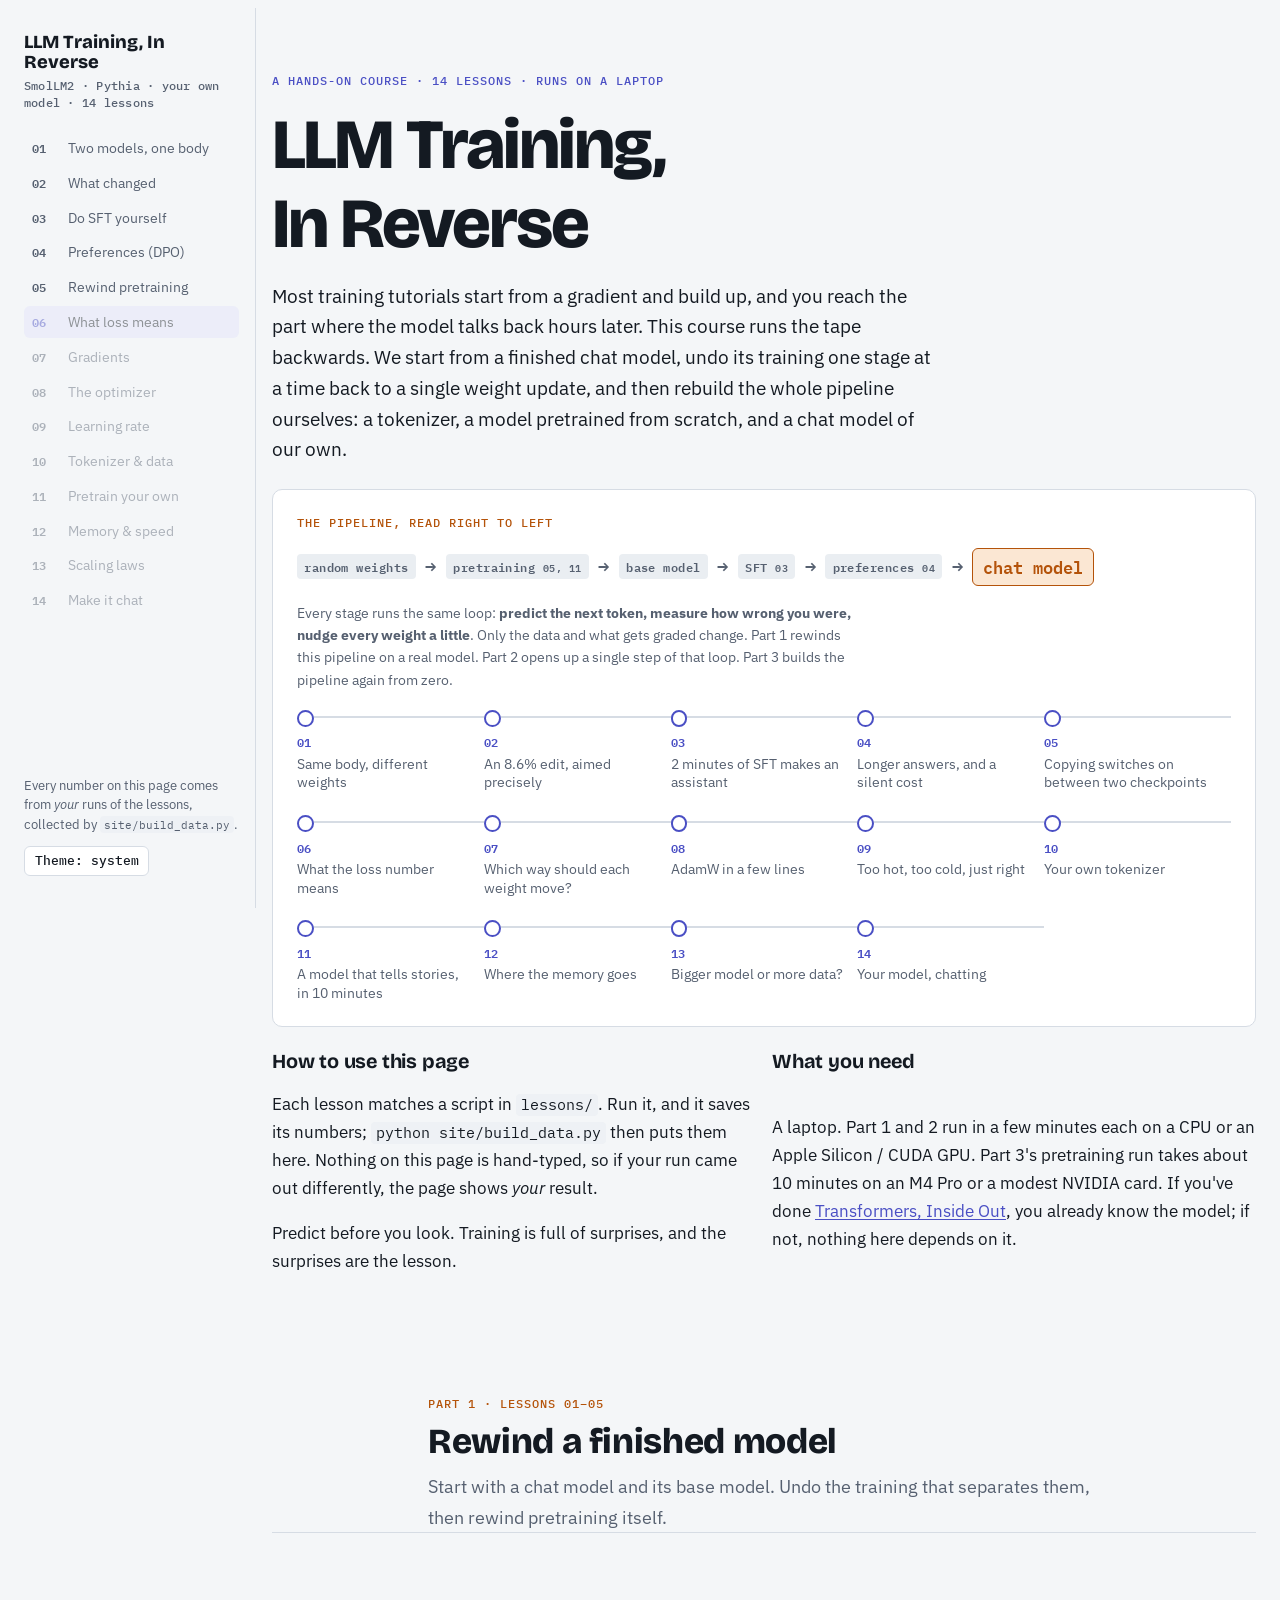
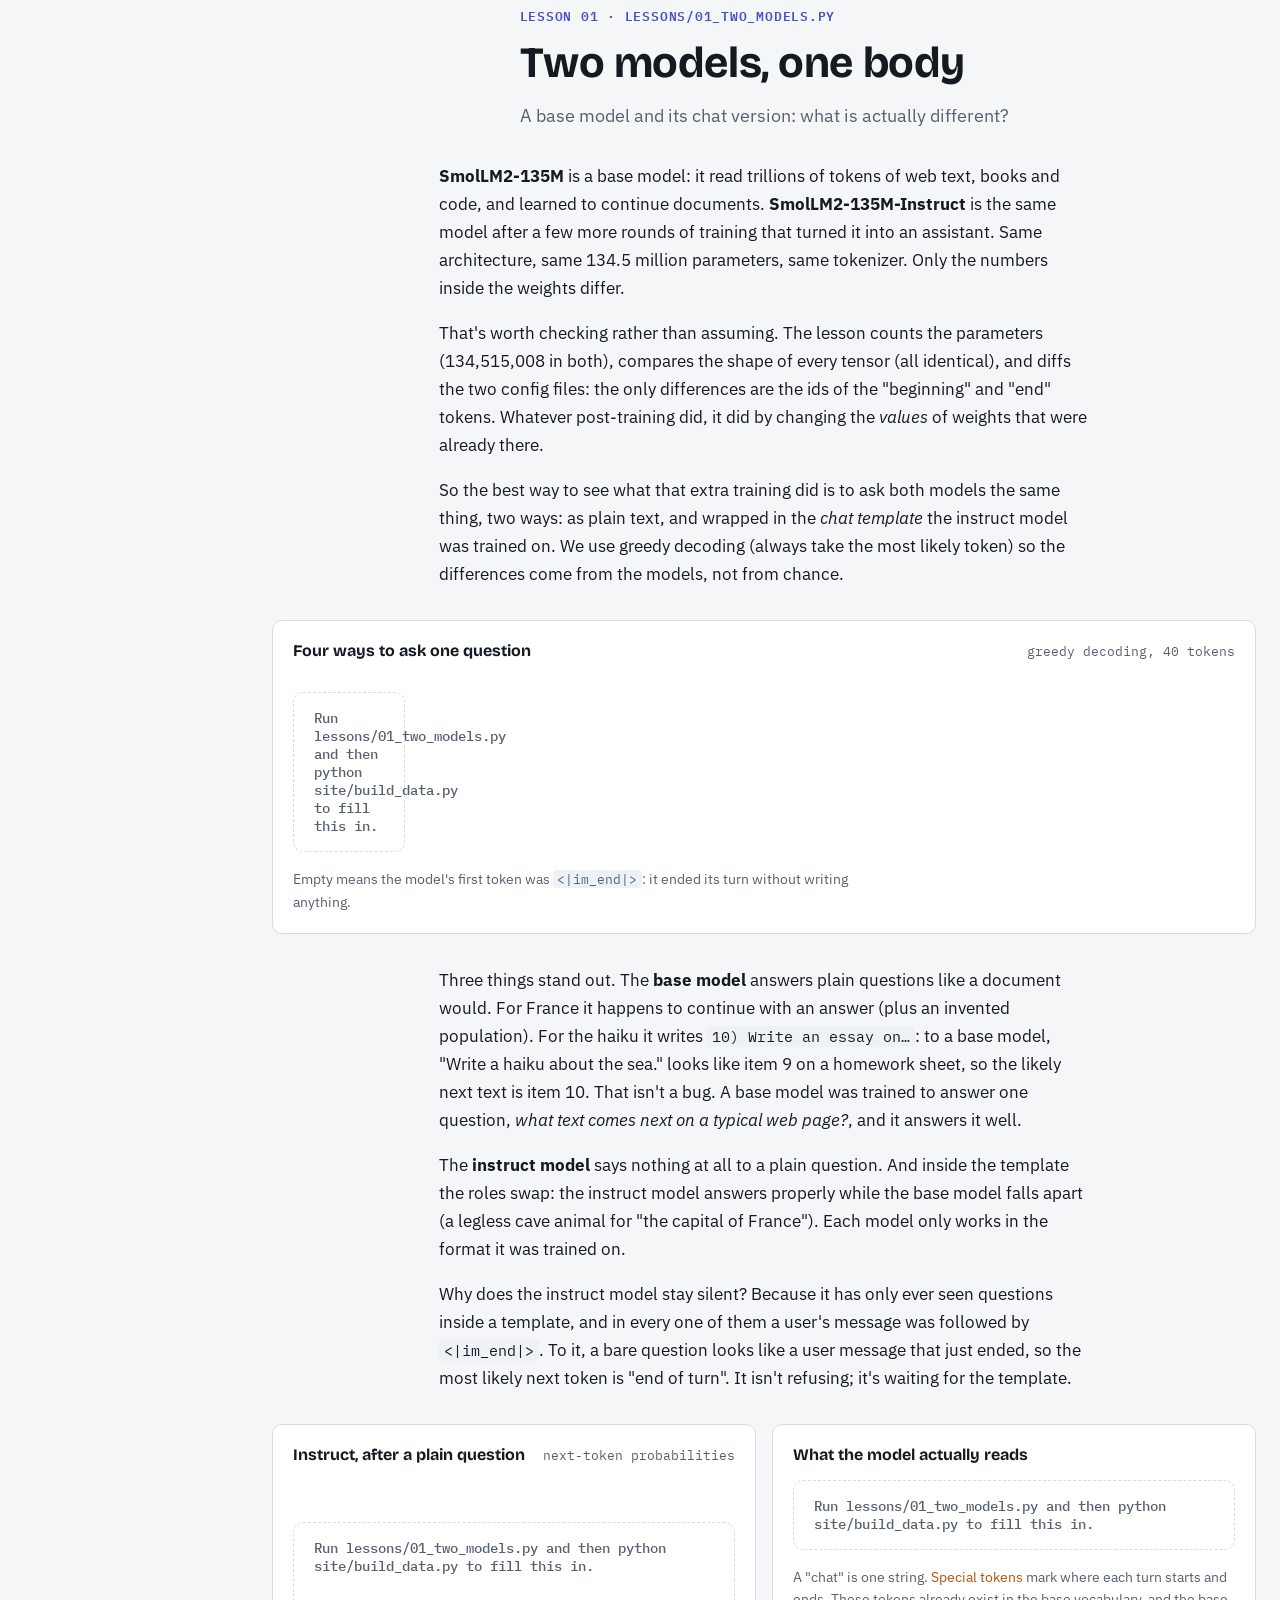
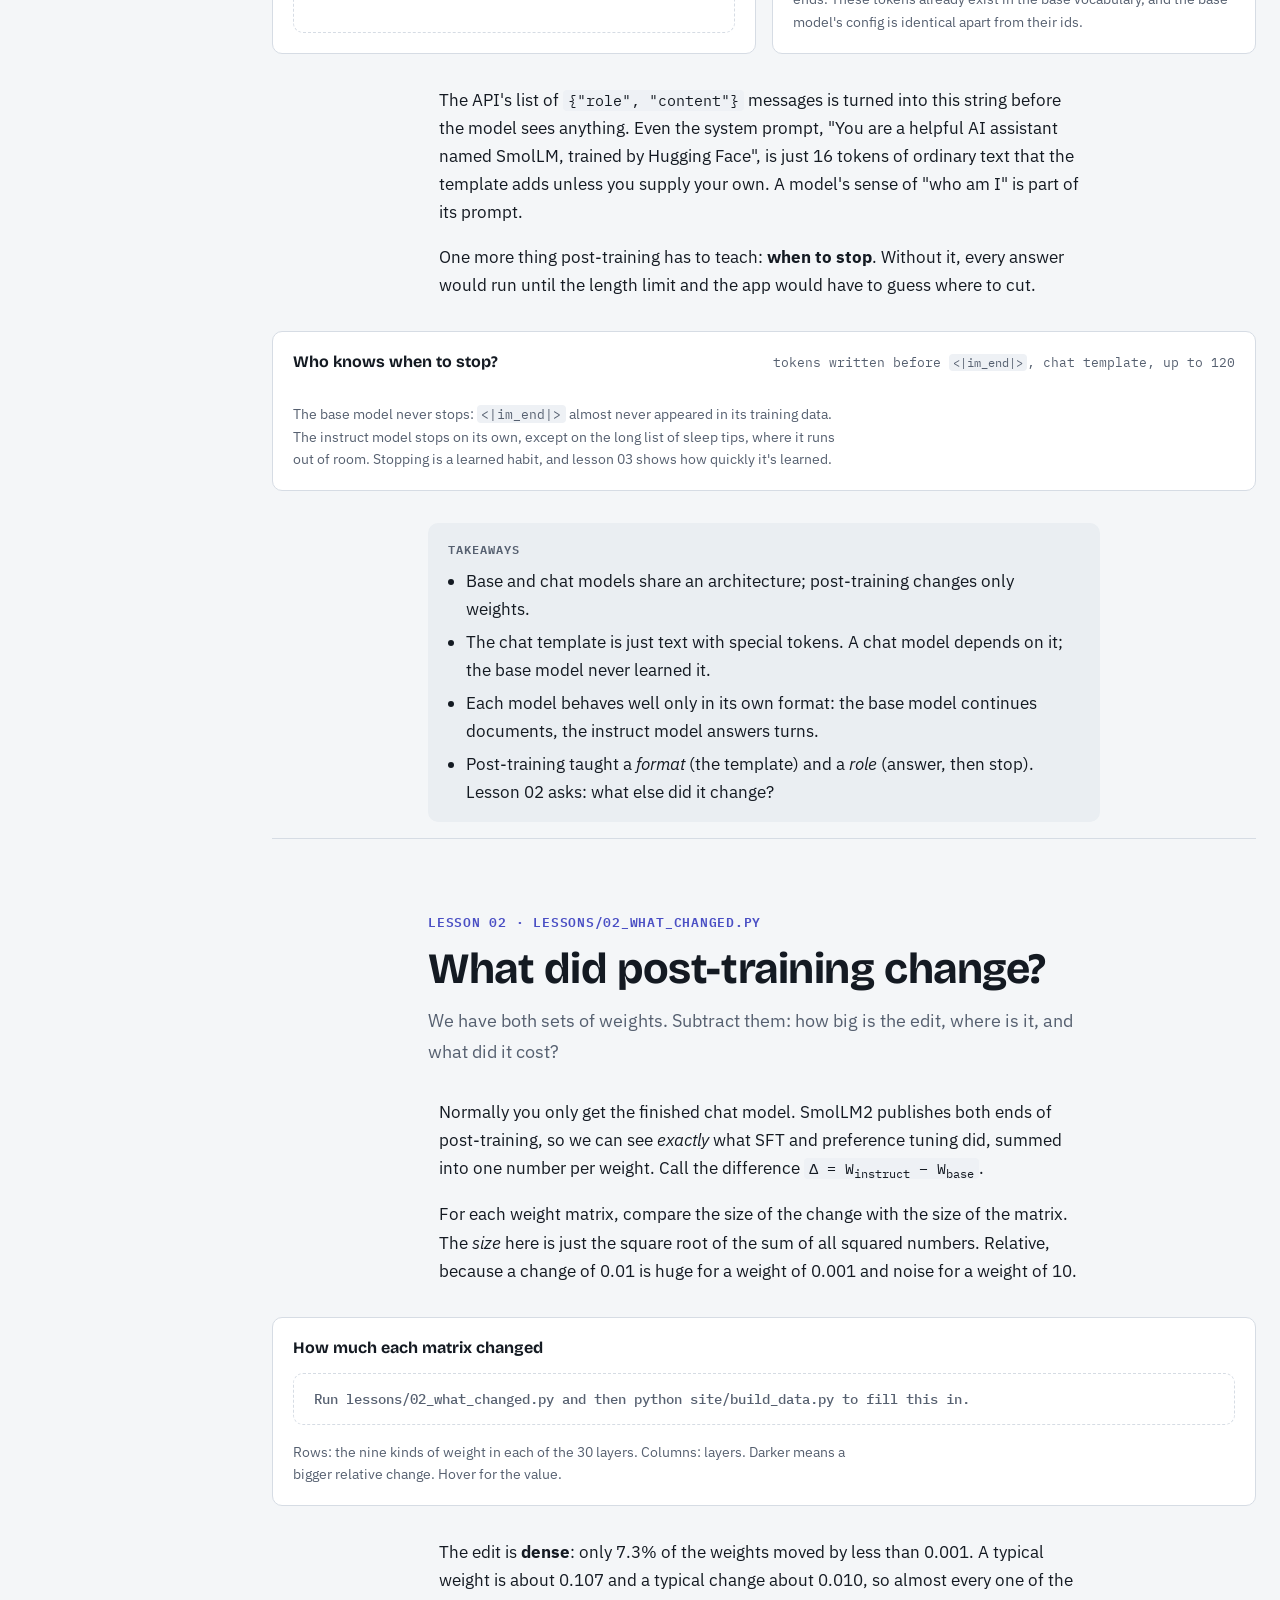
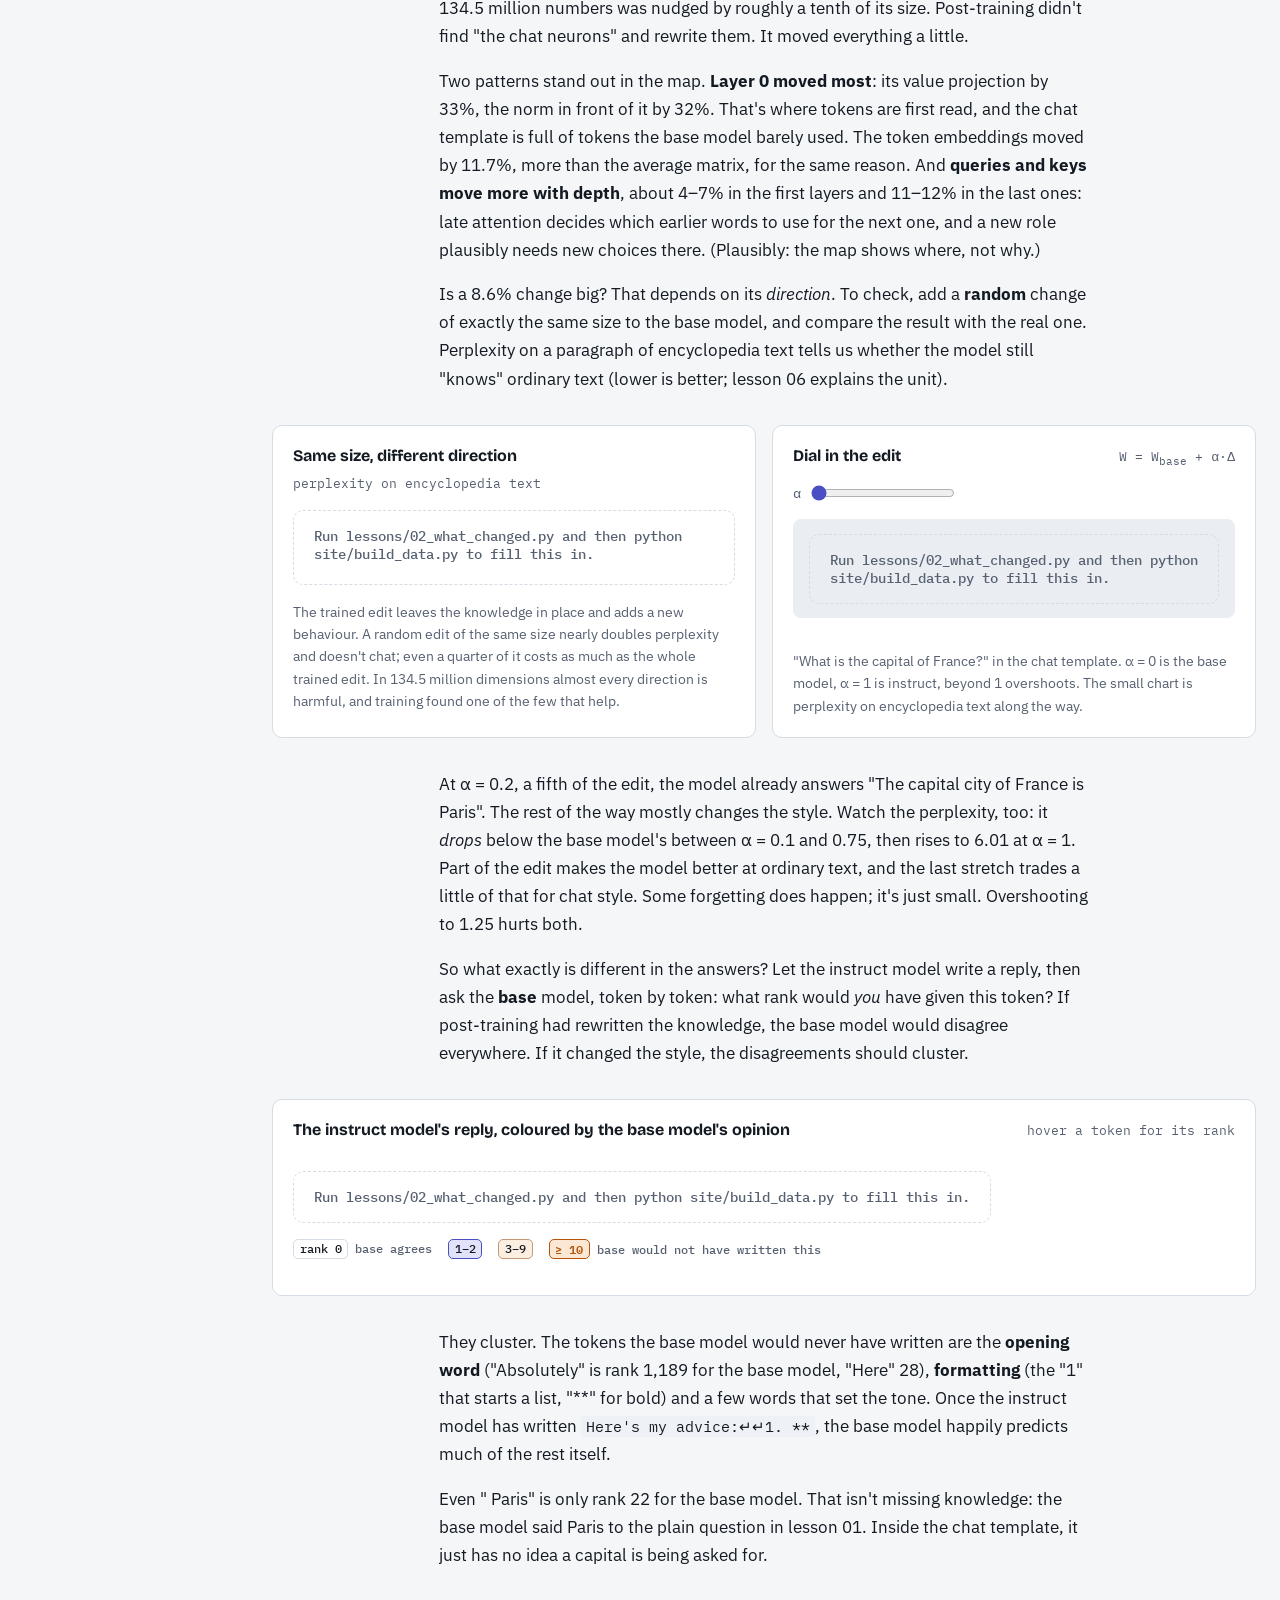
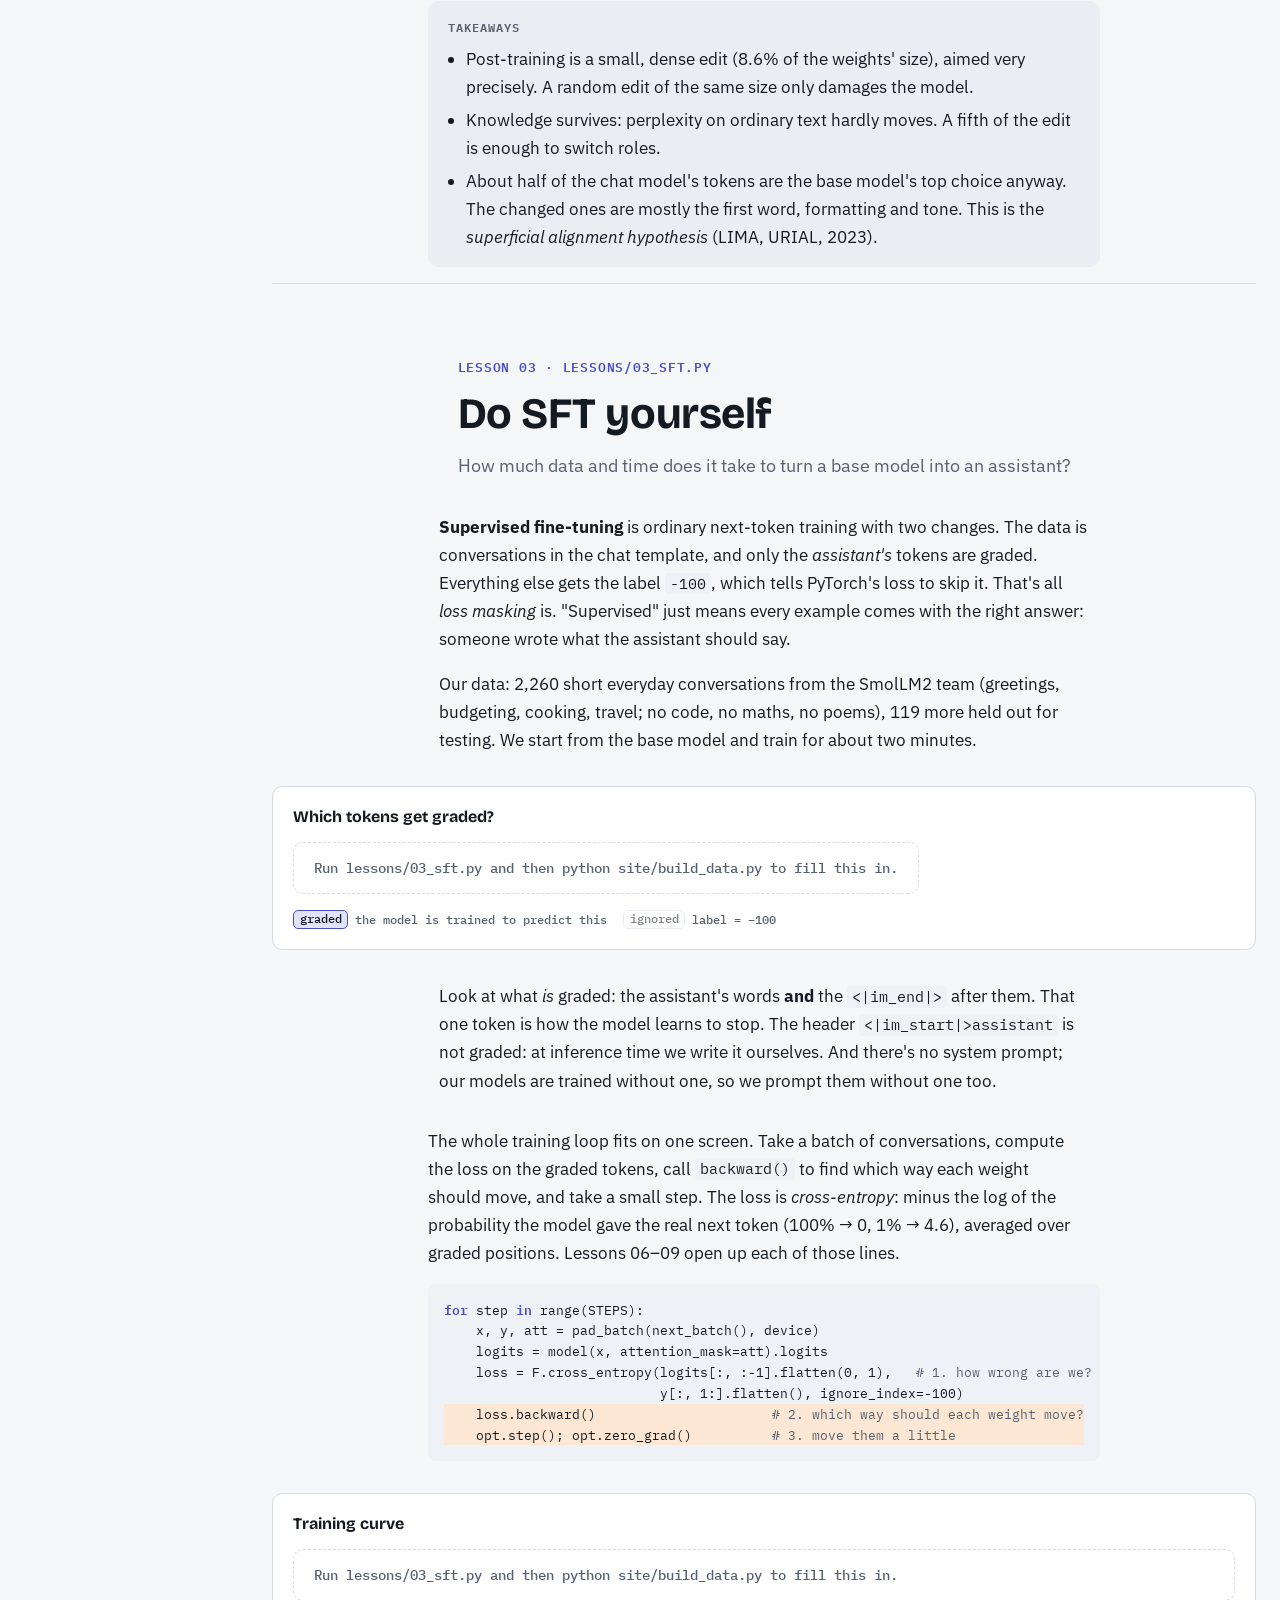
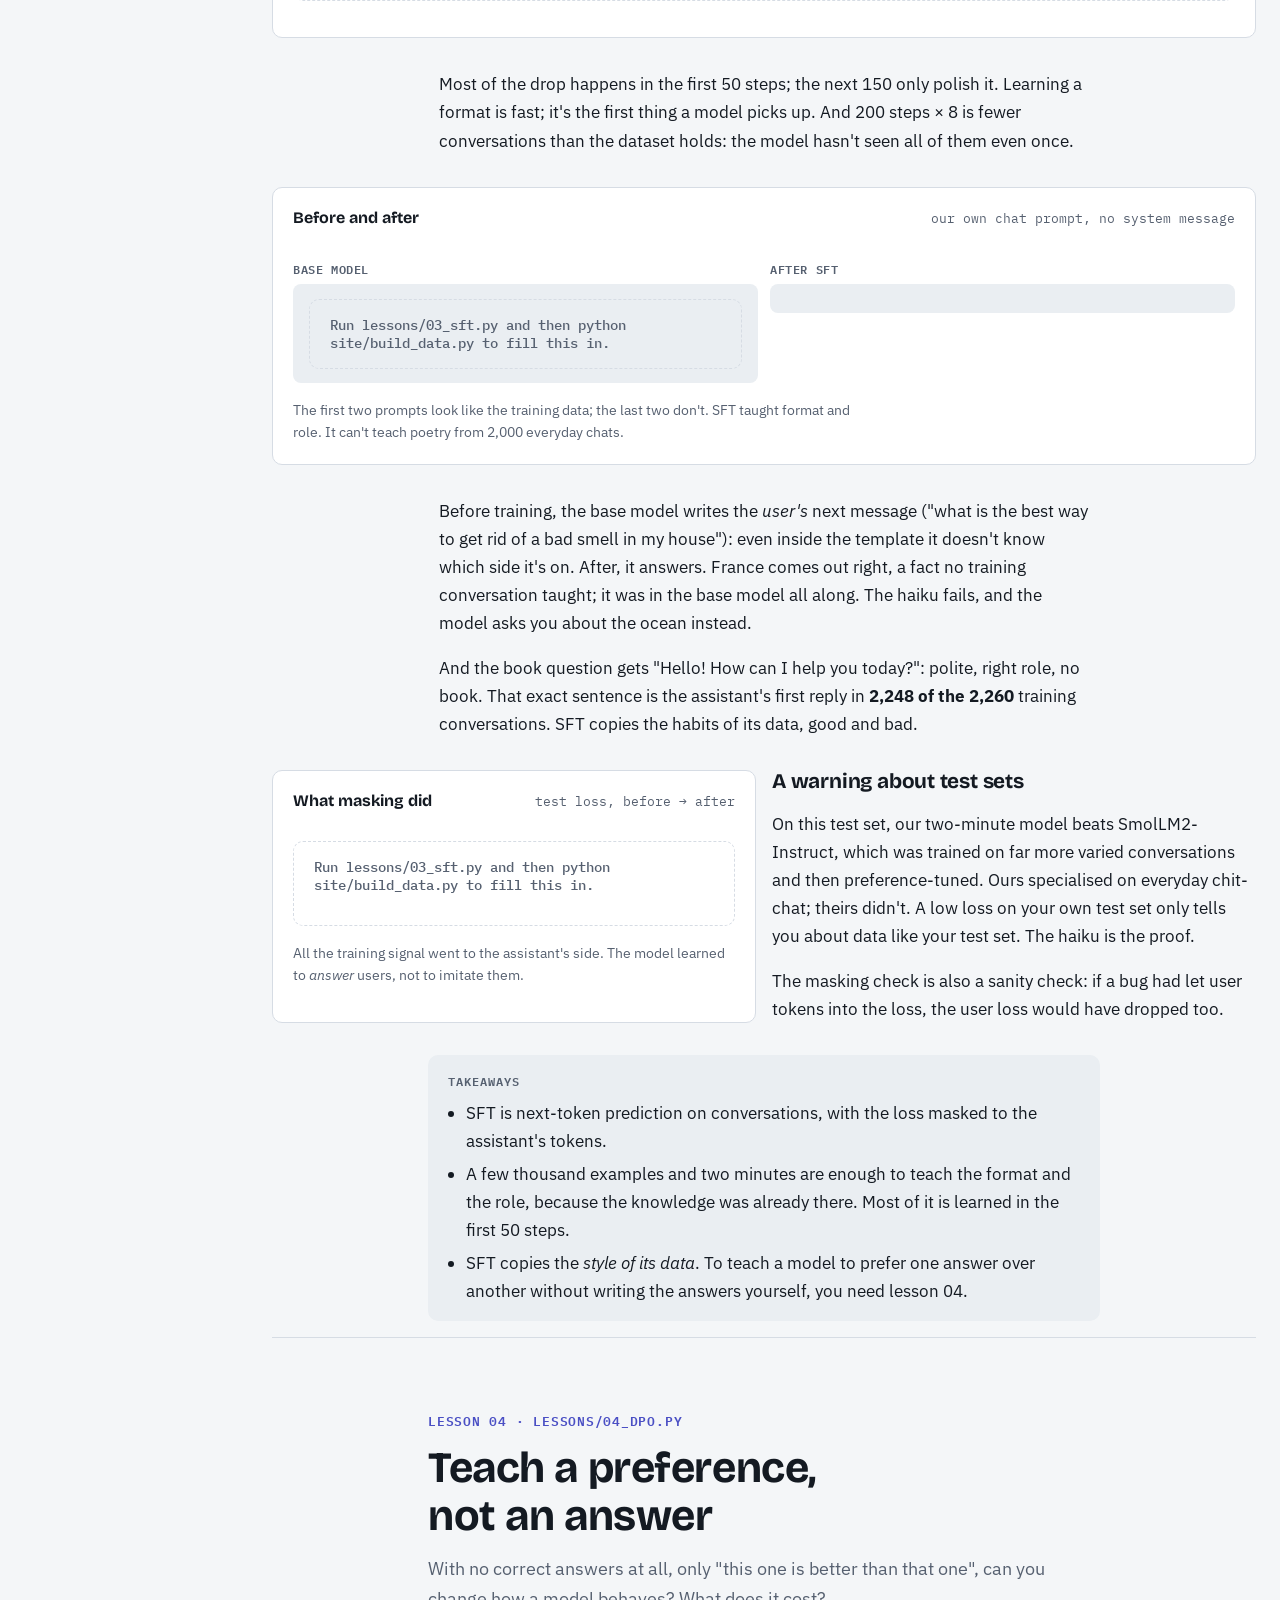
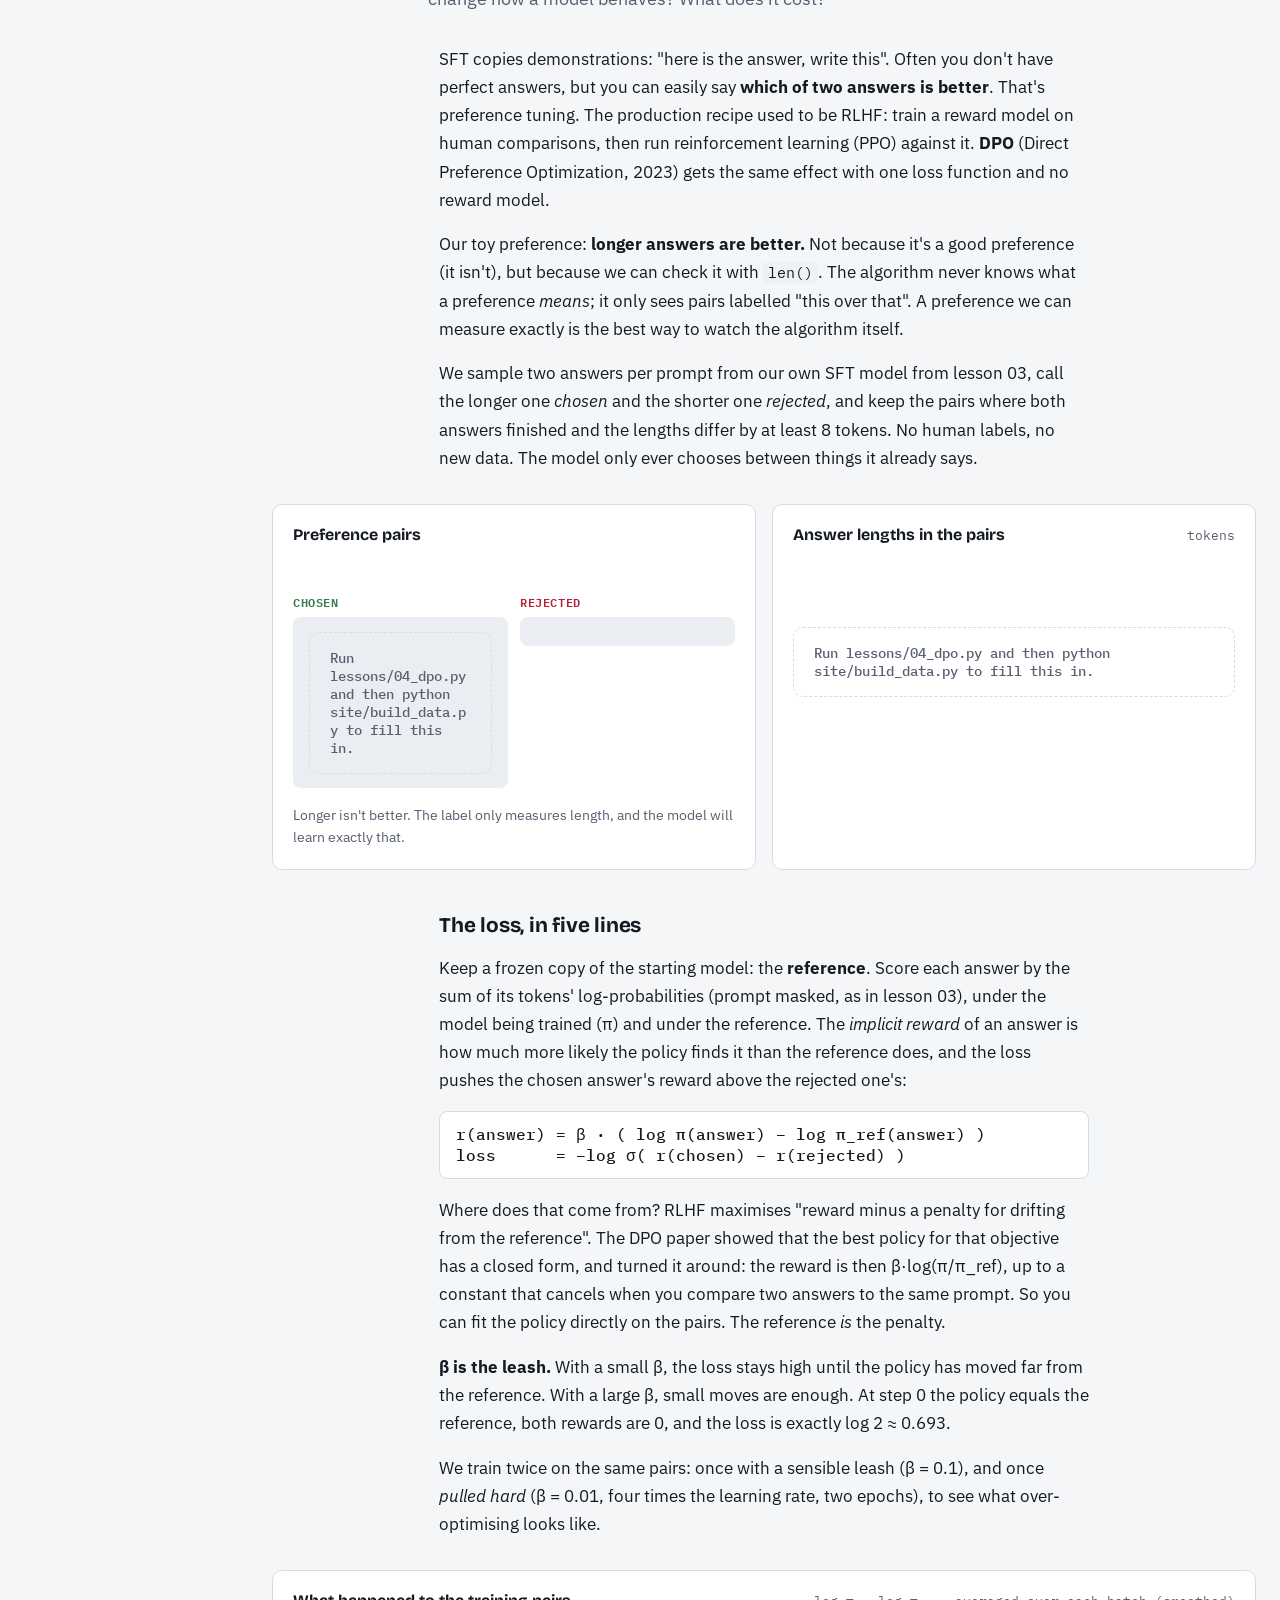
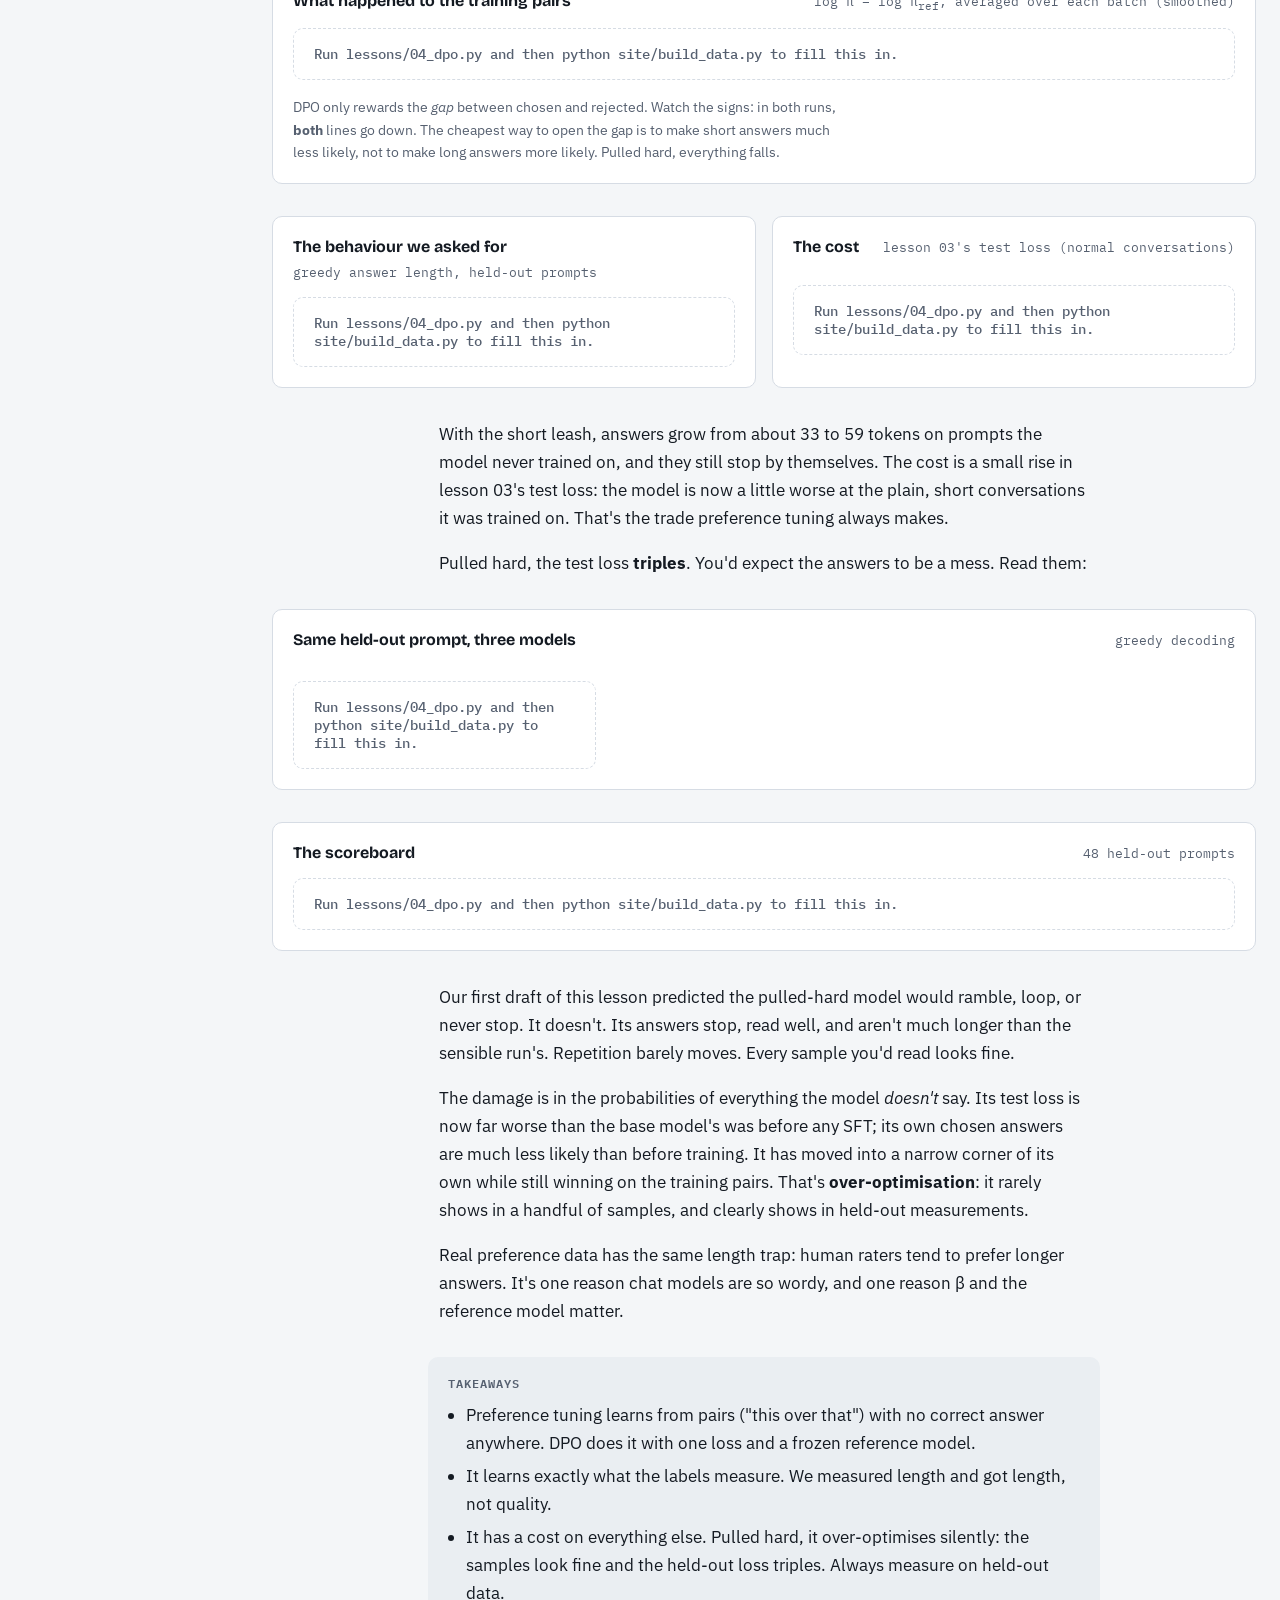
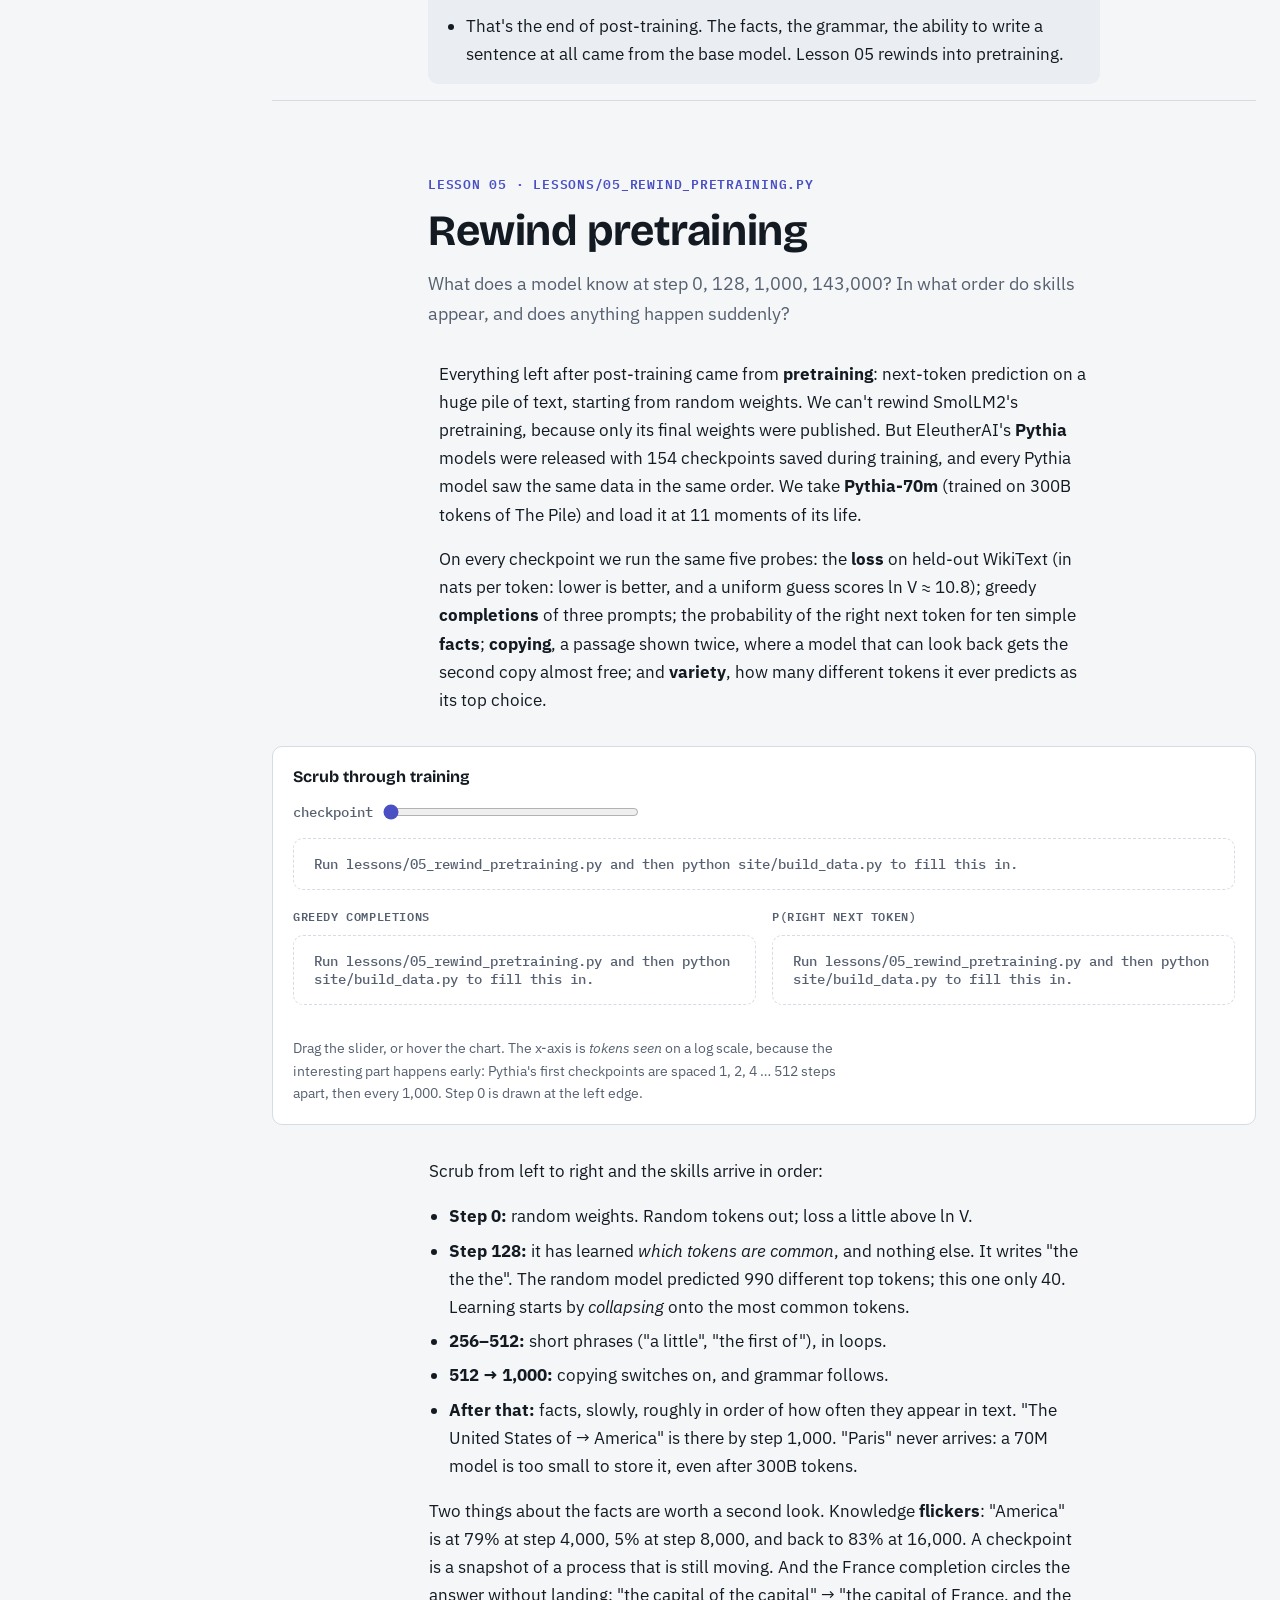
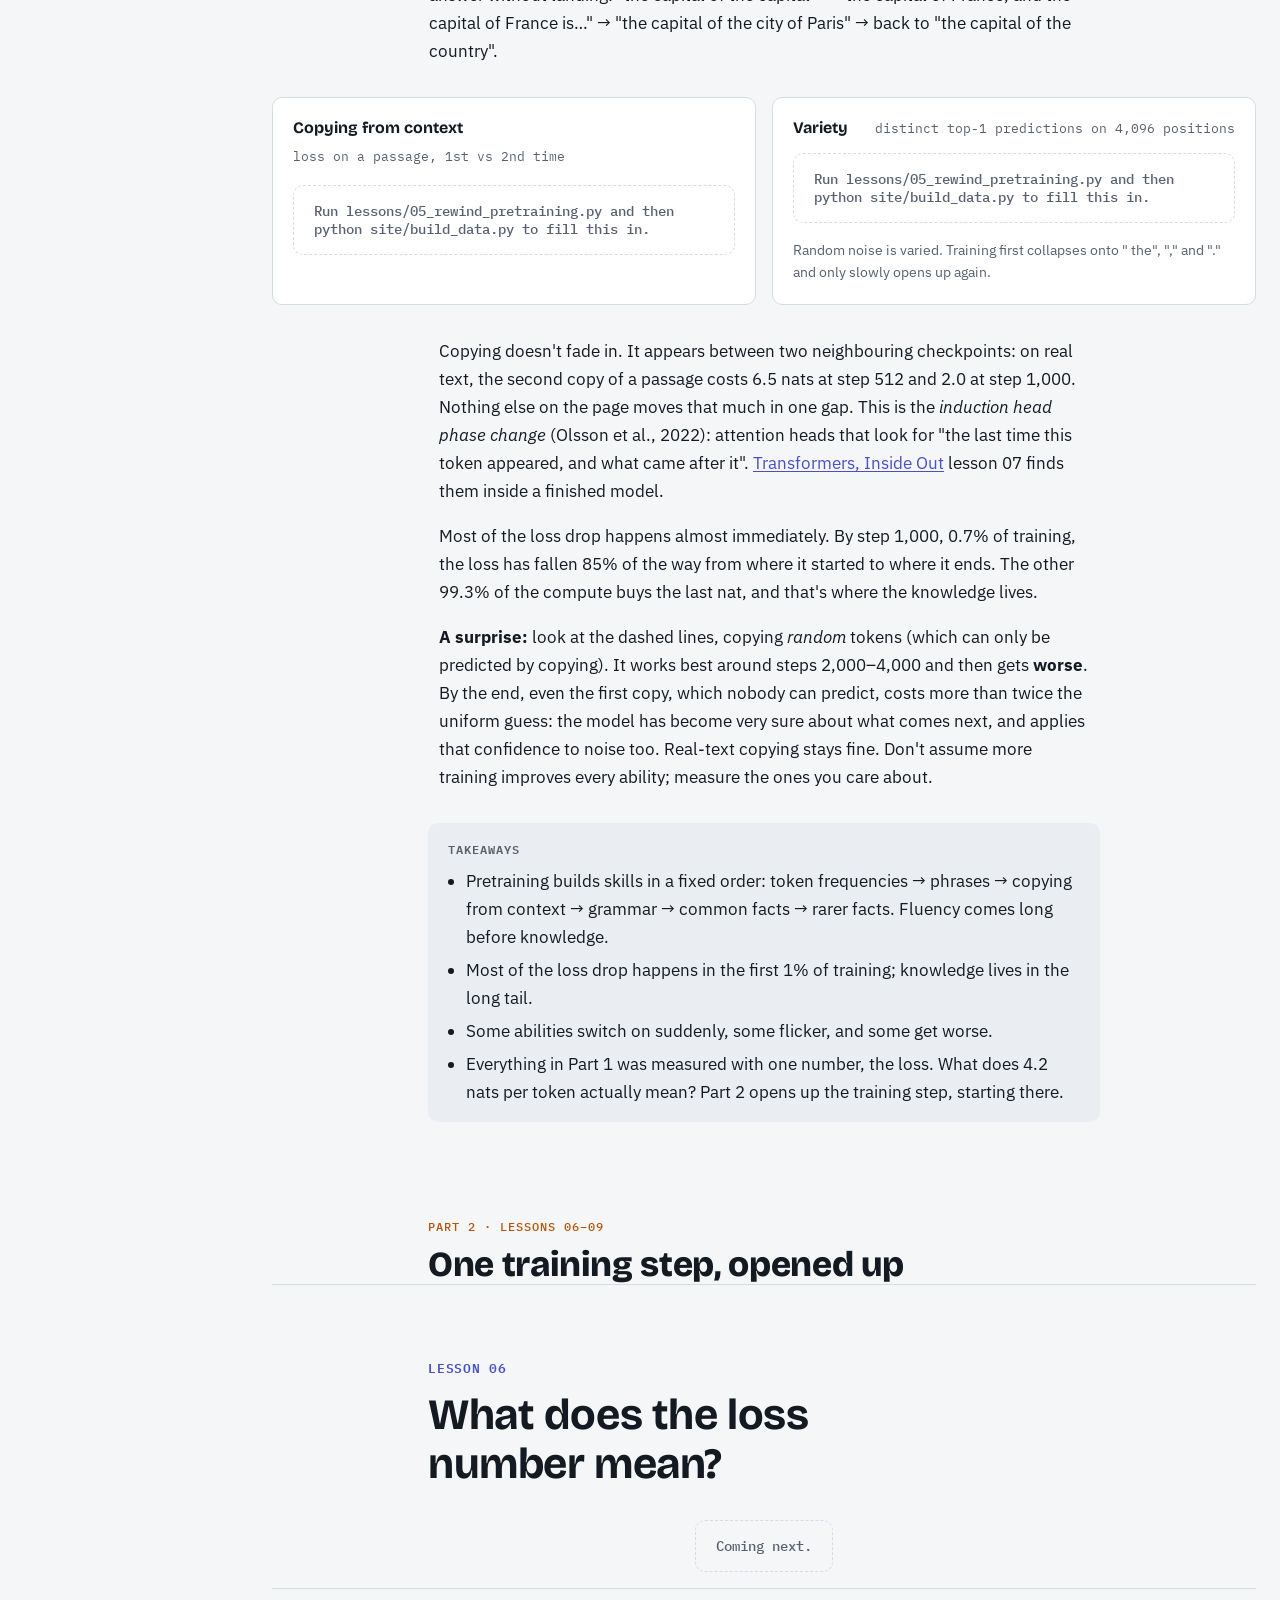
==== commit c117e954: "Site Part 1: expand 01-03, add DPO (04) and Pythia checkpoint scrubber (05) sections Prose numbers a" ====
--- a/site/index.html
+++ b/site/index.html
@@ -20,8 +20,8 @@
     <li><a class="step" href="#l01"><b>01</b><span>Two models, one body</span></a></li>
     <li><a class="step" href="#l02"><b>02</b><span>What changed</span></a></li>
     <li><a class="step" href="#l03"><b>03</b><span>Do SFT yourself</span></a></li>
-    <li><a class="step soon" href="#l04"><b>04</b><span>Preferences (DPO)</span></a></li>
-    <li><a class="step soon" href="#l05"><b>05</b><span>Rewind pretraining</span></a></li>
+    <li><a class="step" href="#l04"><b>04</b><span>Preferences (DPO)</span></a></li>
+    <li><a class="step" href="#l05"><b>05</b><span>Rewind pretraining</span></a></li>
     <li><a class="step soon" href="#l06"><b>06</b><span>What loss means</span></a></li>
     <li><a class="step soon" href="#l07"><b>07</b><span>Gradients</span></a></li>
     <li><a class="step soon" href="#l08"><b>08</b><span>The optimizer</span></a></li>
@@ -60,10 +60,10 @@
     <p class="caption">Every stage runs the same loop: <b>predict the next token, measure how wrong you were, nudge every weight a little</b>. Only the data and what gets graded change. Part 1 rewinds this pipeline on a real model. Part 2 opens up a single step of that loop. Part 3 builds the pipeline again from zero.</p>
     <ol class="journey" id="journey">
       <li><a href="#l01"><b>01</b><span>Same body, different weights</span></a></li>
-      <li><a href="#l02"><b>02</b><span>A 9% edit, aimed precisely</span></a></li>
+      <li><a href="#l02"><b>02</b><span>An <span data-n="02.rel">8.6%</span> edit, aimed precisely</span></a></li>
       <li><a href="#l03"><b>03</b><span>2 minutes of SFT makes an assistant</span></a></li>
-      <li><a href="#l04"><b>04</b><span>Teach a preference, not an answer</span></a></li>
-      <li><a href="#l05"><b>05</b><span>Watch a model learn, checkpoint by checkpoint</span></a></li>
+      <li><a href="#l04"><b>04</b><span>Longer answers, and a silent cost</span></a></li>
+      <li><a href="#l05"><b>05</b><span>Copying switches on between two checkpoints</span></a></li>
       <li><a href="#l06"><b>06</b><span>What the loss number means</span></a></li>
       <li><a href="#l07"><b>07</b><span>Which way should each weight move?</span></a></li>
       <li><a href="#l08"><b>08</b><span>AdamW in a few lines</span></a></li>
@@ -105,7 +105,8 @@
   </div>
   <div class="col prose">
     <p><strong>SmolLM2-135M</strong> is a base model: it read trillions of tokens of web text, books and code, and learned to continue documents. <strong>SmolLM2-135M-Instruct</strong> is the same model after a few more rounds of training that turned it into an assistant. Same architecture, same 134.5 million parameters, same tokenizer. Only the numbers inside the weights differ.</p>
-    <p>So the best way to see what that extra training did is to ask both models the same thing, two ways: as plain text, and wrapped in the <em>chat template</em> the instruct model was trained on.</p>
+    <p>That's worth checking rather than assuming. The lesson counts the parameters (134,515,008 in both), compares the shape of every tensor (all identical), and diffs the two config files: the only differences are the ids of the "beginning" and "end" tokens. Whatever post-training did, it did by changing the <em>values</em> of weights that were already there.</p>
+    <p>So the best way to see what that extra training did is to ask both models the same thing, two ways: as plain text, and wrapped in the <em>chat template</em> the instruct model was trained on. We use greedy decoding (always take the most likely token) so the differences come from the models, not from chance.</p>
   </div>
 
   <div class="bench panel" id="w01-four">
@@ -116,8 +117,9 @@
   </div>
 
   <div class="col prose">
-    <p>Three things stand out. The <strong>base model</strong> answers plain questions like a document would: sometimes with an answer, sometimes by writing the next question on the worksheet. The <strong>instruct model</strong> says nothing to a plain question. And inside the template, the instruct model answers properly while the base model falls apart.</p>
-    <p>Why does the instruct model stay silent? Because it has only ever seen questions inside a template. To it, a bare question looks like a finished message, so the most likely next token is "end of turn":</p>
+    <p>Three things stand out. The <strong>base model</strong> answers plain questions like a document would. For France it happens to continue with an answer (plus an invented population). For the haiku it writes <code>10) Write an essay on…</code>: to a base model, "Write a haiku about the sea." looks like item 9 on a homework sheet, so the likely next text is item 10. That isn't a bug. A base model was trained to answer one question, <em>what text comes next on a typical web page?</em>, and it answers it well.</p>
+    <p>The <strong>instruct model</strong> says nothing at all to a plain question. And inside the template the roles swap: the instruct model answers properly while the base model falls apart (a legless cave animal for "the capital of France"). Each model only works in the format it was trained on.</p>
+    <p>Why does the instruct model stay silent? Because it has only ever seen questions inside a template, and in every one of them a user's message was followed by <code>&lt;|im_end|&gt;</code>. To it, a bare question looks like a user message that just ended, so the most likely next token is "end of turn". It isn't refusing; it's waiting for the template.</p>
   </div>
 
   <div class="bench grid2">
@@ -130,6 +132,17 @@
       <div class="tokrow" id="w01-template"></div>
       <p class="caption">A "chat" is one string. <span style="color:var(--hot)">Special tokens</span> mark where each turn starts and ends. These tokens already exist in the base vocabulary, and the base model's config is identical apart from their ids.</p>
     </div>
+  </div>
+
+  <div class="col prose">
+    <p>The API's list of <code>{"role", "content"}</code> messages is turned into this string before the model sees anything. Even the system prompt, "You are a helpful AI assistant named SmolLM, trained by Hugging Face", is just 16 tokens of ordinary text that the template adds unless you supply your own. A model's sense of "who am I" is part of its prompt.</p>
+    <p>One more thing post-training has to teach: <strong>when to stop</strong>. Without it, every answer would run until the length limit and the app would have to guess where to cut.</p>
+  </div>
+
+  <div class="bench panel">
+    <div class="panel-title"><h4>Who knows when to stop?</h4><span class="hint">tokens written before <code>&lt;|im_end|&gt;</code>, chat template, up to 120</span></div>
+    <div id="w01-stop"></div>
+    <p class="caption">The base model never stops: <code>&lt;|im_end|&gt;</code> almost never appeared in its training data. The instruct model stops on its own, except on the long list of sleep tips, where it runs out of room. Stopping is a learned habit, and lesson 03 shows how quickly it's learned.</p>
   </div>
 
   <div class="col">
@@ -138,6 +151,7 @@
       <ul>
         <li>Base and chat models share an architecture; post-training changes only weights.</li>
         <li>The chat template is just text with special tokens. A chat model depends on it; the base model never learned it.</li>
+        <li>Each model behaves well only in its own format: the base model continues documents, the instruct model answers turns.</li>
         <li>Post-training taught a <em>format</em> (the template) and a <em>role</em> (answer, then stop). Lesson 02 asks: what else did it change?</li>
       </ul>
     </div>
@@ -152,7 +166,8 @@
     <p class="question">We have both sets of weights. Subtract them: how big is the edit, where is it, and what did it cost?</p>
   </div>
   <div class="col prose">
-    <p>Call the difference <code>Δ = W<sub>instruct</sub> − W<sub>base</sub></code>. For each weight matrix, compare the size of the change with the size of the matrix. The <em>size</em> here is just the square root of the sum of all squared numbers.</p>
+    <p>Normally you only get the finished chat model. SmolLM2 publishes both ends of post-training, so we can see <em>exactly</em> what SFT and preference tuning did, summed into one number per weight. Call the difference <code>Δ = W<sub>instruct</sub> − W<sub>base</sub></code>.</p>
+    <p>For each weight matrix, compare the size of the change with the size of the matrix. The <em>size</em> here is just the square root of the sum of all squared numbers. Relative, because a change of 0.01 is huge for a weight of 0.001 and noise for a weight of 10.</p>
   </div>
 
   <div class="bench panel">
@@ -162,25 +177,29 @@
   </div>
 
   <div class="col prose">
-    <p>The edit touches every layer, and it is strongest at the very first layer, where tokens are first read in. Is a 9% change big? That depends on its <em>direction</em>. To check, add a <strong>random</strong> change of exactly the same size to the base model, and compare the result with the real one. Perplexity on a paragraph of encyclopedia text tells us whether the model still "knows" ordinary text (lower is better).</p>
+    <p>The edit is <strong>dense</strong>: only <span data-n="02.tiny">7.3%</span> of the weights moved by less than 0.001. A typical weight is about <span data-n="02.medw">0.107</span> and a typical change about <span data-n="02.medd">0.010</span>, so almost every one of the 134.5 million numbers was nudged by roughly a tenth of its size. Post-training didn't find "the chat neurons" and rewrite them. It moved everything a little.</p>
+    <p>Two patterns stand out in the map. <strong>Layer 0 moved most</strong>: its value projection by <span data-n="02.v0">33%</span>, the norm in front of it by <span data-n="02.n0">32%</span>. That's where tokens are first read, and the chat template is full of tokens the base model barely used. The token embeddings moved by <span data-n="02.embed">11.7%</span>, more than the average matrix, for the same reason. And <strong>queries and keys move more with depth</strong>, about 4–7% in the first layers and 11–12% in the last ones: late attention decides which earlier words to use for the next one, and a new role plausibly needs new choices there. (Plausibly: the map shows where, not why.)</p>
+    <p>Is a <span data-n="02.rel">8.6%</span> change big? That depends on its <em>direction</em>. To check, add a <strong>random</strong> change of exactly the same size to the base model, and compare the result with the real one. Perplexity on a paragraph of encyclopedia text tells us whether the model still "knows" ordinary text (lower is better; lesson 06 explains the unit).</p>
   </div>
 
   <div class="bench grid2">
     <div class="panel">
       <div class="panel-title"><h4>Same size, different direction</h4><span class="hint">perplexity on encyclopedia text</span></div>
       <div class="bars" id="w02-dir"></div>
-      <p class="caption">The trained edit leaves the knowledge in place and adds a new behaviour. A random edit of the same size nearly doubles perplexity and doesn't chat.</p>
+      <p class="caption">The trained edit leaves the knowledge in place and adds a new behaviour. A random edit of the same size nearly doubles perplexity and doesn't chat; even a quarter of it costs as much as the whole trained edit. In 134.5 million dimensions almost every direction is harmful, and training found one of the few that help.</p>
     </div>
     <div class="panel">
       <div class="panel-title"><h4>Dial in the edit</h4><span class="hint">W = W<sub>base</sub> + α·Δ</span></div>
       <div class="controls"><label>α <input type="range" id="w02-alpha" min="0" max="7" step="1" value="0"><output id="w02-alpha-out"></output></label><span class="muted" id="w02-ppl" style="font:500 .85rem var(--font-mono)"></span></div>
       <div class="out-box" id="w02-ans"></div>
-      <p class="caption">"What is the capital of France?" in the chat template. α = 0 is the base model, α = 1 is instruct, beyond 1 overshoots.</p>
-    </div>
-  </div>
-
-  <div class="col prose">
-    <p>A small fraction of the edit already flips the model from lost to answering. So what exactly is different in the answers? Let the instruct model write a reply, then ask the <strong>base</strong> model, token by token: what rank would <em>you</em> have given this token?</p>
+      <div id="w02-alpha-ppl"></div>
+      <p class="caption">"What is the capital of France?" in the chat template. α = 0 is the base model, α = 1 is instruct, beyond 1 overshoots. The small chart is perplexity on encyclopedia text along the way.</p>
+    </div>
+  </div>
+
+  <div class="col prose">
+    <p>At α = 0.2, a fifth of the edit, the model already answers "The capital city of France is Paris". The rest of the way mostly changes the style. Watch the perplexity, too: it <em>drops</em> below the base model's between α = 0.1 and 0.75, then rises to <span data-n="02.ppl_inst">6.01</span> at α = 1. Part of the edit makes the model better at ordinary text, and the last stretch trades a little of that for chat style. Some forgetting does happen; it's just small. Overshooting to 1.25 hurts both.</p>
+    <p>So what exactly is different in the answers? Let the instruct model write a reply, then ask the <strong>base</strong> model, token by token: what rank would <em>you</em> have given this token? If post-training had rewritten the knowledge, the base model would disagree everywhere. If it changed the style, the disagreements should cluster.</p>
   </div>
 
   <div class="bench panel">
@@ -196,12 +215,17 @@
     <div class="bars" id="w02-share"></div>
   </div>
 
+  <div class="col prose">
+    <p>They cluster. The tokens the base model would never have written are the <strong>opening word</strong> ("Absolutely" is rank 1,189 for the base model, "Here" 28), <strong>formatting</strong> (the "1" that starts a list, "**" for bold) and a few words that set the tone. Once the instruct model has written <code>Here's my advice:↵↵1. **</code>, the base model happily predicts much of the rest itself.</p>
+    <p>Even " Paris" is only rank 22 for the base model. That isn't missing knowledge: the base model said Paris to the plain question in lesson 01. Inside the chat template, it just has no idea a capital is being asked for.</p>
+  </div>
+
   <div class="col">
     <div class="keys">
       <p class="label">Takeaways</p>
       <ul>
-        <li>Post-training is a small edit (about 9% of the weights' size), aimed very precisely. A random edit of the same size only damages the model.</li>
-        <li>Knowledge survives: perplexity on ordinary text hardly moves.</li>
+        <li>Post-training is a small, dense edit (<span data-n="02.rel">8.6%</span> of the weights' size), aimed very precisely. A random edit of the same size only damages the model.</li>
+        <li>Knowledge survives: perplexity on ordinary text hardly moves. A fifth of the edit is enough to switch roles.</li>
         <li>About half of the chat model's tokens are the base model's top choice anyway. The changed ones are mostly the first word, formatting and tone. This is the <em>superficial alignment hypothesis</em> (LIMA, URIAL, 2023).</li>
       </ul>
     </div>
@@ -216,7 +240,8 @@
     <p class="question">How much data and time does it take to turn a base model into an assistant?</p>
   </div>
   <div class="col prose">
-    <p><strong>Supervised fine-tuning</strong> is ordinary next-token training with two changes. The data is conversations in the chat template, and only the <em>assistant's</em> tokens are graded. Everything else gets the label <code>-100</code>, which tells PyTorch's loss to skip it. That's all <em>loss masking</em> is.</p>
+    <p><strong>Supervised fine-tuning</strong> is ordinary next-token training with two changes. The data is conversations in the chat template, and only the <em>assistant's</em> tokens are graded. Everything else gets the label <code>-100</code>, which tells PyTorch's loss to skip it. That's all <em>loss masking</em> is. "Supervised" just means every example comes with the right answer: someone wrote what the assistant should say.</p>
+    <p>Our data: 2,260 short everyday conversations from the SmolLM2 team (greetings, budgeting, cooking, travel; no code, no maths, no poems), 119 more held out for testing. We start from the base model and train for about two minutes.</p>
   </div>
 
   <div class="bench panel">
@@ -226,7 +251,11 @@
   </div>
 
   <div class="col prose">
-    <p>The whole training loop fits on one screen. Take a batch of conversations, compute the loss on the graded tokens, call <code>backward()</code> to find which way each weight should move, and take a small step. Lessons 07–09 open up each of those three lines.</p>
+    <p>Look at what <em>is</em> graded: the assistant's words <strong>and</strong> the <code>&lt;|im_end|&gt;</code> after them. That one token is how the model learns to stop. The header <code>&lt;|im_start|&gt;assistant</code> is not graded: at inference time we write it ourselves. And there's no system prompt; our models are trained without one, so we prompt them without one too.</p>
+  </div>
+
+  <div class="col prose">
+    <p>The whole training loop fits on one screen. Take a batch of conversations, compute the loss on the graded tokens, call <code>backward()</code> to find which way each weight should move, and take a small step. The loss is <em>cross-entropy</em>: minus the log of the probability the model gave the real next token (100% → 0, 1% → 4.6), averaged over graded positions. Lessons 06–09 open up each of those lines.</p>
 <pre class="code"><span class="k">for</span> step <span class="k">in</span> range(STEPS):
     x, y, att = pad_batch(next_batch(), device)
     logits = model(x, attention_mask=att).logits
@@ -242,6 +271,10 @@
     <div class="stats" id="w03-stats"></div>
   </div>
 
+  <div class="col prose">
+    <p>Most of the drop happens in the first 50 steps; the next 150 only polish it. Learning a format is fast; it's the first thing a model picks up. And 200 steps × 8 is fewer conversations than the dataset holds: the model hasn't seen all of them even once.</p>
+  </div>
+
   <div class="bench panel">
     <div class="panel-title"><h4>Before and after</h4><span class="hint">our own chat prompt, no system message</span></div>
     <div class="seg" id="w03-prompts"></div>
@@ -252,6 +285,11 @@
     <p class="caption">The first two prompts look like the training data; the last two don't. SFT taught format and role. It can't teach poetry from 2,000 everyday chats.</p>
   </div>
 
+  <div class="col prose">
+    <p>Before training, the base model writes the <em>user's</em> next message ("what is the best way to get rid of a bad smell in my house"): even inside the template it doesn't know which side it's on. After, it answers. France comes out right, a fact no training conversation taught; it was in the base model all along. The haiku fails, and the model asks you about the ocean instead.</p>
+    <p>And the book question gets "Hello! How can I help you today?": polite, right role, no book. That exact sentence is the assistant's first reply in <strong>2,248 of the 2,260</strong> training conversations. SFT copies the habits of its data, good and bad.</p>
+  </div>
+
   <div class="bench grid2">
     <div class="panel">
       <div class="panel-title"><h4>What masking did</h4><span class="hint">test loss, before → after</span></div>
@@ -260,7 +298,8 @@
     </div>
     <div class="prose" style="align-content:start">
       <h3 style="margin:0">A warning about test sets</h3>
-      <p>On this test set, our model beats SmolLM2-Instruct, which was trained on about a million varied conversations. Ours specialised on everyday chit-chat; theirs didn't. A low loss on your own test set only tells you about data like your test set.</p>
+      <p>On this test set, our two-minute model beats SmolLM2-Instruct, which was trained on far more varied conversations and then preference-tuned. Ours specialised on everyday chit-chat; theirs didn't. A low loss on your own test set only tells you about data like your test set. The haiku is the proof.</p>
+      <p>The masking check is also a sanity check: if a bug had let user tokens into the loss, the user loss would have dropped too.</p>
     </div>
   </div>
 
@@ -269,7 +308,7 @@
       <p class="label">Takeaways</p>
       <ul>
         <li>SFT is next-token prediction on conversations, with the loss masked to the assistant's tokens.</li>
-        <li>A few thousand examples and two minutes are enough to teach the format and the role, because the knowledge was already there.</li>
+        <li>A few thousand examples and two minutes are enough to teach the format and the role, because the knowledge was already there. Most of it is learned in the first 50 steps.</li>
         <li>SFT copies the <em>style of its data</em>. To teach a model to prefer one answer over another without writing the answers yourself, you need lesson 04.</li>
       </ul>
     </div>
@@ -277,8 +316,173 @@
 </section>
 
 <!-- ===================================================== 04–14 (coming) -->
-<section class="lesson" id="l04"><div class="col lesson-head"><p class="lesson-num">Lesson 04 · lessons/04_dpo.py</p><h2>Preferences: DPO</h2><p class="question">How do you teach a preference instead of an answer?</p></div><div class="col pending">Coming next.</div></section>
-<section class="lesson" id="l05"><div class="col lesson-head"><p class="lesson-num">Lesson 05 · lessons/05_rewind_pretraining.py</p><h2>Rewind pretraining</h2><p class="question">What does a model know at step 0, 1,000, 10,000, 143,000?</p></div><div class="col pending">Coming next.</div></section>
+<!-- ===================================================== 04 -->
+<section class="lesson" id="l04">
+  <div class="col lesson-head">
+    <p class="lesson-num">Lesson 04 · lessons/04_dpo.py</p>
+    <h2>Teach a preference, not an answer</h2>
+    <p class="question">With no correct answers at all, only "this one is better than that one", can you change how a model behaves? What does it cost?</p>
+  </div>
+  <div class="col prose">
+    <p>SFT copies demonstrations: "here is the answer, write this". Often you don't have perfect answers, but you can easily say <strong>which of two answers is better</strong>. That's preference tuning. The production recipe used to be RLHF: train a reward model on human comparisons, then run reinforcement learning (PPO) against it. <strong>DPO</strong> (Direct Preference Optimization, 2023) gets the same effect with one loss function and no reward model.</p>
+    <p>Our toy preference: <strong>longer answers are better.</strong> Not because it's a good preference (it isn't), but because we can check it with <code>len()</code>. The algorithm never knows what a preference <em>means</em>; it only sees pairs labelled "this over that". A preference we can measure exactly is the best way to watch the algorithm itself.</p>
+    <p>We sample two answers per prompt from our own SFT model from lesson 03, call the longer one <em>chosen</em> and the shorter one <em>rejected</em>, and keep the pairs where both answers finished and the lengths differ by at least 8 tokens. No human labels, no new data. The model only ever chooses between things it already says.</p>
+  </div>
+
+  <div class="bench grid2">
+    <div class="panel">
+      <div class="panel-title"><h4>Preference pairs</h4><span class="hint" id="w04-npairs"></span></div>
+      <div class="seg" id="w04-pairsel"></div>
+      <p class="lbl muted" id="w04-prompt" style="font:500 .9rem var(--font-body)"></p>
+      <div class="pair">
+        <div><p class="lbl" style="color:var(--good)" id="w04-clab">chosen</p><div class="out-box" id="w04-chosen"></div></div>
+        <div><p class="lbl" style="color:var(--bad)" id="w04-rlab">rejected</p><div class="out-box" id="w04-rejected"></div></div>
+      </div>
+      <p class="caption">Longer isn't better. The label only measures length, and the model will learn exactly that.</p>
+    </div>
+    <div class="panel">
+      <div class="panel-title"><h4>Answer lengths in the pairs</h4><span class="hint">tokens</span></div>
+      <div id="w04-hist"></div>
+      <p class="caption" id="w04-histcap"></p>
+    </div>
+  </div>
+
+  <div class="col prose">
+    <h3>The loss, in five lines</h3>
+    <p>Keep a frozen copy of the starting model: the <strong>reference</strong>. Score each answer by the sum of its tokens' log-probabilities (prompt masked, as in lesson 03), under the model being trained (π) and under the reference. The <em>implicit reward</em> of an answer is how much more likely the policy finds it than the reference does, and the loss pushes the chosen answer's reward above the rejected one's:</p>
+    <div class="formula">r(answer) = β · ( log π(answer) − log π_ref(answer) )
+loss      = −log σ( r(chosen) − r(rejected) )</div>
+    <p>Where does that come from? RLHF maximises "reward minus a penalty for drifting from the reference". The DPO paper showed that the best policy for that objective has a closed form, and turned it around: the reward is then β·log(π/π_ref), up to a constant that cancels when you compare two answers to the same prompt. So you can fit the policy directly on the pairs. The reference <em>is</em> the penalty.</p>
+    <p><strong>β is the leash.</strong> With a small β, the loss stays high until the policy has moved far from the reference. With a large β, small moves are enough. At step 0 the policy equals the reference, both rewards are 0, and the loss is exactly log 2 ≈ 0.693.</p>
+    <p>We train twice on the same pairs: once with a sensible leash (β = 0.1), and once <em>pulled hard</em> (β = 0.01, four times the learning rate, two epochs), to see what over-optimising looks like.</p>
+  </div>
+
+  <div class="bench panel">
+    <div class="panel-title"><h4>What happened to the training pairs</h4><span class="hint">log π − log π<sub>ref</sub>, averaged over each batch (smoothed)</span></div>
+    <div id="w04-dlogp"></div>
+    <p class="caption">DPO only rewards the <em>gap</em> between chosen and rejected. Watch the signs: in both runs, <strong>both</strong> lines go down. The cheapest way to open the gap is to make short answers much less likely, not to make long answers more likely. Pulled hard, everything falls.</p>
+  </div>
+
+  <div class="bench grid2">
+    <div class="panel">
+      <div class="panel-title"><h4>The behaviour we asked for</h4><span class="hint">greedy answer length, held-out prompts</span></div>
+      <div id="w04-len"></div>
+    </div>
+    <div class="panel">
+      <div class="panel-title"><h4>The cost</h4><span class="hint">lesson 03's test loss (normal conversations)</span></div>
+      <div id="w04-loss"></div>
+    </div>
+  </div>
+
+  <div class="col prose">
+    <p>With the short leash, answers grow from about <span data-n="04.len0">33</span> to <span data-n="04.len1">59</span> tokens on prompts the model never trained on, and they still stop by themselves. The cost is a small rise in lesson 03's test loss: the model is now a little worse at the plain, short conversations it was trained on. That's the trade preference tuning always makes.</p>
+    <p>Pulled hard, the test loss <strong>triples</strong>. You'd expect the answers to be a mess. Read them:</p>
+  </div>
+
+  <div class="bench panel">
+    <div class="panel-title"><h4>Same held-out prompt, three models</h4><span class="hint">greedy decoding</span></div>
+    <div class="seg" id="w04-evalsel"></div>
+    <div class="grid3" id="w04-three"></div>
+  </div>
+
+  <div class="bench panel">
+    <div class="panel-title"><h4>The scoreboard</h4><span class="hint">48 held-out prompts</span></div>
+    <div class="scroll-x"><table class="data" id="w04-table"></table></div>
+  </div>
+
+  <div class="col prose">
+    <p>Our first draft of this lesson predicted the pulled-hard model would ramble, loop, or never stop. It doesn't. Its answers stop, read well, and aren't much longer than the sensible run's. Repetition barely moves. Every sample you'd read looks fine.</p>
+    <p>The damage is in the probabilities of everything the model <em>doesn't</em> say. Its test loss is now far worse than the base model's was before any SFT; its own chosen answers are much less likely than before training. It has moved into a narrow corner of its own while still winning on the training pairs. That's <strong>over-optimisation</strong>: it rarely shows in a handful of samples, and clearly shows in held-out measurements.</p>
+    <p>Real preference data has the same length trap: human raters tend to prefer longer answers. It's one reason chat models are so wordy, and one reason β and the reference model matter.</p>
+  </div>
+
+  <div class="col">
+    <div class="keys">
+      <p class="label">Takeaways</p>
+      <ul>
+        <li>Preference tuning learns from pairs ("this over that") with no correct answer anywhere. DPO does it with one loss and a frozen reference model.</li>
+        <li>It learns exactly what the labels measure. We measured length and got length, not quality.</li>
+        <li>It has a cost on everything else. Pulled hard, it over-optimises silently: the samples look fine and the held-out loss triples. Always measure on held-out data.</li>
+        <li>That's the end of post-training. The facts, the grammar, the ability to write a sentence at all came from the base model. Lesson 05 rewinds into pretraining.</li>
+      </ul>
+    </div>
+  </div>
+</section>
+
+<!-- ===================================================== 05 -->
+<section class="lesson" id="l05">
+  <div class="col lesson-head">
+    <p class="lesson-num">Lesson 05 · lessons/05_rewind_pretraining.py</p>
+    <h2>Rewind pretraining</h2>
+    <p class="question">What does a model know at step 0, 128, 1,000, 143,000? In what order do skills appear, and does anything happen suddenly?</p>
+  </div>
+  <div class="col prose">
+    <p>Everything left after post-training came from <strong>pretraining</strong>: next-token prediction on a huge pile of text, starting from random weights. We can't rewind SmolLM2's pretraining, because only its final weights were published. But EleutherAI's <strong>Pythia</strong> models were released with 154 checkpoints saved during training, and every Pythia model saw the same data in the same order. We take <strong>Pythia-70m</strong> (trained on 300B tokens of The Pile) and load it at 11 moments of its life.</p>
+    <p>On every checkpoint we run the same five probes: the <strong>loss</strong> on held-out WikiText (in nats per token: lower is better, and a uniform guess scores ln V ≈ 10.8); greedy <strong>completions</strong> of three prompts; the probability of the right next token for ten simple <strong>facts</strong>; <strong>copying</strong>, a passage shown twice, where a model that can look back gets the second copy almost free; and <strong>variety</strong>, how many different tokens it ever predicts as its top choice.</p>
+  </div>
+
+  <div class="bench panel" id="w05">
+    <div class="panel-title"><h4>Scrub through training</h4><span class="hint" id="w05-when"></span></div>
+    <div class="controls"><label>checkpoint <input type="range" id="w05-step" min="0" max="10" step="1" value="0" style="width:min(16rem, 48vw)"><output id="w05-step-out"></output></label></div>
+    <div id="w05-losschart"></div>
+    <div class="grid2">
+      <div style="display:grid;gap:.6rem;align-content:start">
+        <p class="lbl muted" style="font:600 .75rem var(--font-mono);text-transform:uppercase;letter-spacing:.05em">greedy completions</p>
+        <div id="w05-comps" style="display:grid;gap:.5rem"></div>
+      </div>
+      <div style="display:grid;gap:.6rem;align-content:start">
+        <p class="lbl muted" style="font:600 .75rem var(--font-mono);text-transform:uppercase;letter-spacing:.05em">P(right next token)</p>
+        <div class="bars wide" id="w05-facts"></div>
+      </div>
+    </div>
+    <div class="stats" id="w05-stats"></div>
+    <p class="caption">Drag the slider, or hover the chart. The x-axis is <em>tokens seen</em> on a log scale, because the interesting part happens early: Pythia's first checkpoints are spaced 1, 2, 4 … 512 steps apart, then every 1,000. Step 0 is drawn at the left edge.</p>
+  </div>
+
+  <div class="col prose">
+    <p>Scrub from left to right and the skills arrive in order:</p>
+    <ul>
+      <li><strong>Step 0:</strong> random weights. Random tokens out; loss a little above ln V.</li>
+      <li><strong>Step 128:</strong> it has learned <em>which tokens are common</em>, and nothing else. It writes "the the the". The random model predicted <span data-n="05.v0">990</span> different top tokens; this one only <span data-n="05.v128">40</span>. Learning starts by <em>collapsing</em> onto the most common tokens.</li>
+      <li><strong>256–512:</strong> short phrases ("a little", "the first of"), in loops.</li>
+      <li><strong>512 → 1,000:</strong> copying switches on, and grammar follows.</li>
+      <li><strong>After that:</strong> facts, slowly, roughly in order of how often they appear in text. "The United States of → America" is there by step 1,000. "Paris" never arrives: a 70M model is too small to store it, even after 300B tokens.</li>
+    </ul>
+    <p>Two things about the facts are worth a second look. Knowledge <strong>flickers</strong>: "America" is at 79% at step 4,000, 5% at step 8,000, and back to 83% at 16,000. A checkpoint is a snapshot of a process that is still moving. And the France completion circles the answer without landing: "the capital of the capital" → "the capital of France, and the capital of France is…" → "the capital of the city of Paris" → back to "the capital of the country".</p>
+  </div>
+
+  <div class="bench grid2">
+    <div class="panel">
+      <div class="panel-title"><h4>Copying from context</h4><span class="hint">loss on a passage, 1st vs 2nd time</span></div>
+      <div id="w05-copy"></div>
+      <p class="caption" id="w05-copycap"></p>
+    </div>
+    <div class="panel">
+      <div class="panel-title"><h4>Variety</h4><span class="hint">distinct top-1 predictions on 4,096 positions</span></div>
+      <div id="w05-variety"></div>
+      <p class="caption">Random noise is varied. Training first collapses onto " the", "," and "." and only slowly opens up again.</p>
+    </div>
+  </div>
+
+  <div class="col prose">
+    <p>Copying doesn't fade in. It appears between two neighbouring checkpoints: on real text, the second copy of a passage costs <span data-n="05.c512">6.5</span> nats at step 512 and <span data-n="05.c1k">2.0</span> at step 1,000. Nothing else on the page moves that much in one gap. This is the <em>induction head phase change</em> (Olsson et al., 2022): attention heads that look for "the last time this token appeared, and what came after it". <a href="https://querytype.github.io/transformers-inside-out/">Transformers, Inside Out</a> lesson 07 finds them inside a finished model.</p>
+    <p>Most of the loss drop happens almost immediately. By step 1,000, 0.7% of training, the loss has fallen <span data-n="05.frac">85%</span> of the way from where it started to where it ends. The other 99.3% of the compute buys the last nat, and that's where the knowledge lives.</p>
+    <p><strong>A surprise:</strong> look at the dashed lines, copying <em>random</em> tokens (which can only be predicted by copying). It works best around steps 2,000–4,000 and then gets <strong>worse</strong>. By the end, even the first copy, which nobody can predict, costs more than twice the uniform guess: the model has become very sure about what comes next, and applies that confidence to noise too. Real-text copying stays fine. Don't assume more training improves every ability; measure the ones you care about.</p>
+  </div>
+
+  <div class="col">
+    <div class="keys">
+      <p class="label">Takeaways</p>
+      <ul>
+        <li>Pretraining builds skills in a fixed order: token frequencies → phrases → copying from context → grammar → common facts → rarer facts. Fluency comes long before knowledge.</li>
+        <li>Most of the loss drop happens in the first 1% of training; knowledge lives in the long tail.</li>
+        <li>Some abilities switch on suddenly, some flicker, and some get worse.</li>
+        <li>Everything in Part 1 was measured with one number, the loss. What does 4.2 nats per token actually mean? Part 2 opens up the training step, starting there.</li>
+      </ul>
+    </div>
+  </div>
+</section>
+
 <div class="col part-head"><p class="eyebrow">Part 2 · lessons 06–09</p><h2>One training step, opened up</h2></div>
 <section class="lesson" id="l06"><div class="col lesson-head"><p class="lesson-num">Lesson 06</p><h2>What does the loss number mean?</h2></div><div class="col pending">Coming next.</div></section>
 <section class="lesson" id="l07"><div class="col lesson-head"><p class="lesson-num">Lesson 07</p><h2>Gradients</h2></div><div class="col pending">Coming next.</div></section>
--- a/site/style.css
+++ b/site/style.css
@@ -275,3 +275,8 @@
   .four .out-box::before { content: attr(data-k); display: block; font: 600 0.7rem var(--font-mono); color: var(--muted); text-transform: uppercase; letter-spacing: 0.05em; margin-bottom: 0.35rem; }
   .pair { grid-template-columns: minmax(0, 1fr); }
 }
+.bars.wide .bar { grid-template-columns: 12.5rem minmax(0, 1fr) 5.2rem; }
+@media (max-width: 760px) { .bars.wide .bar { grid-template-columns: 9.5rem minmax(0, 1fr) 4.4rem; font-size: 0.78rem; } }
+.lesson > .bench { width: 100%; }
+.panel > *, .panel .grid2 > * { min-width: 0; }
+.out-box { overflow-wrap: anywhere; }
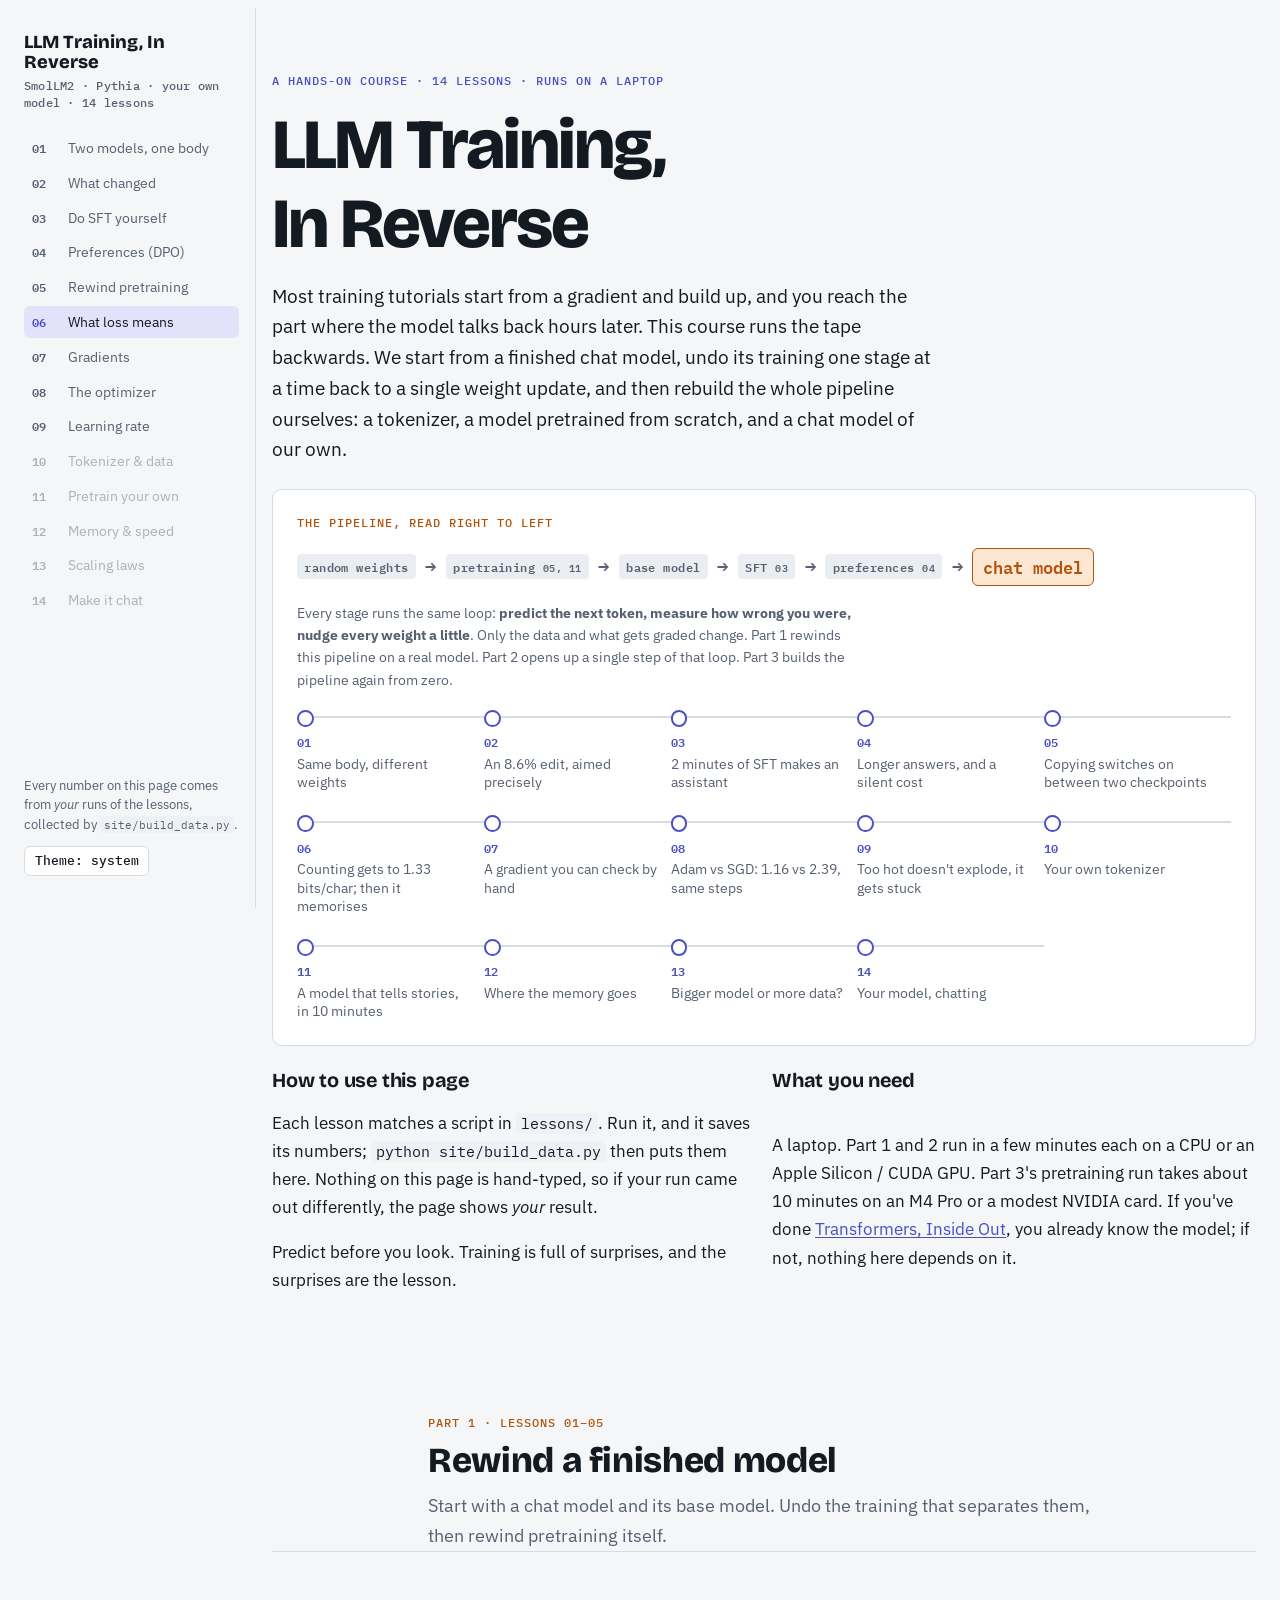
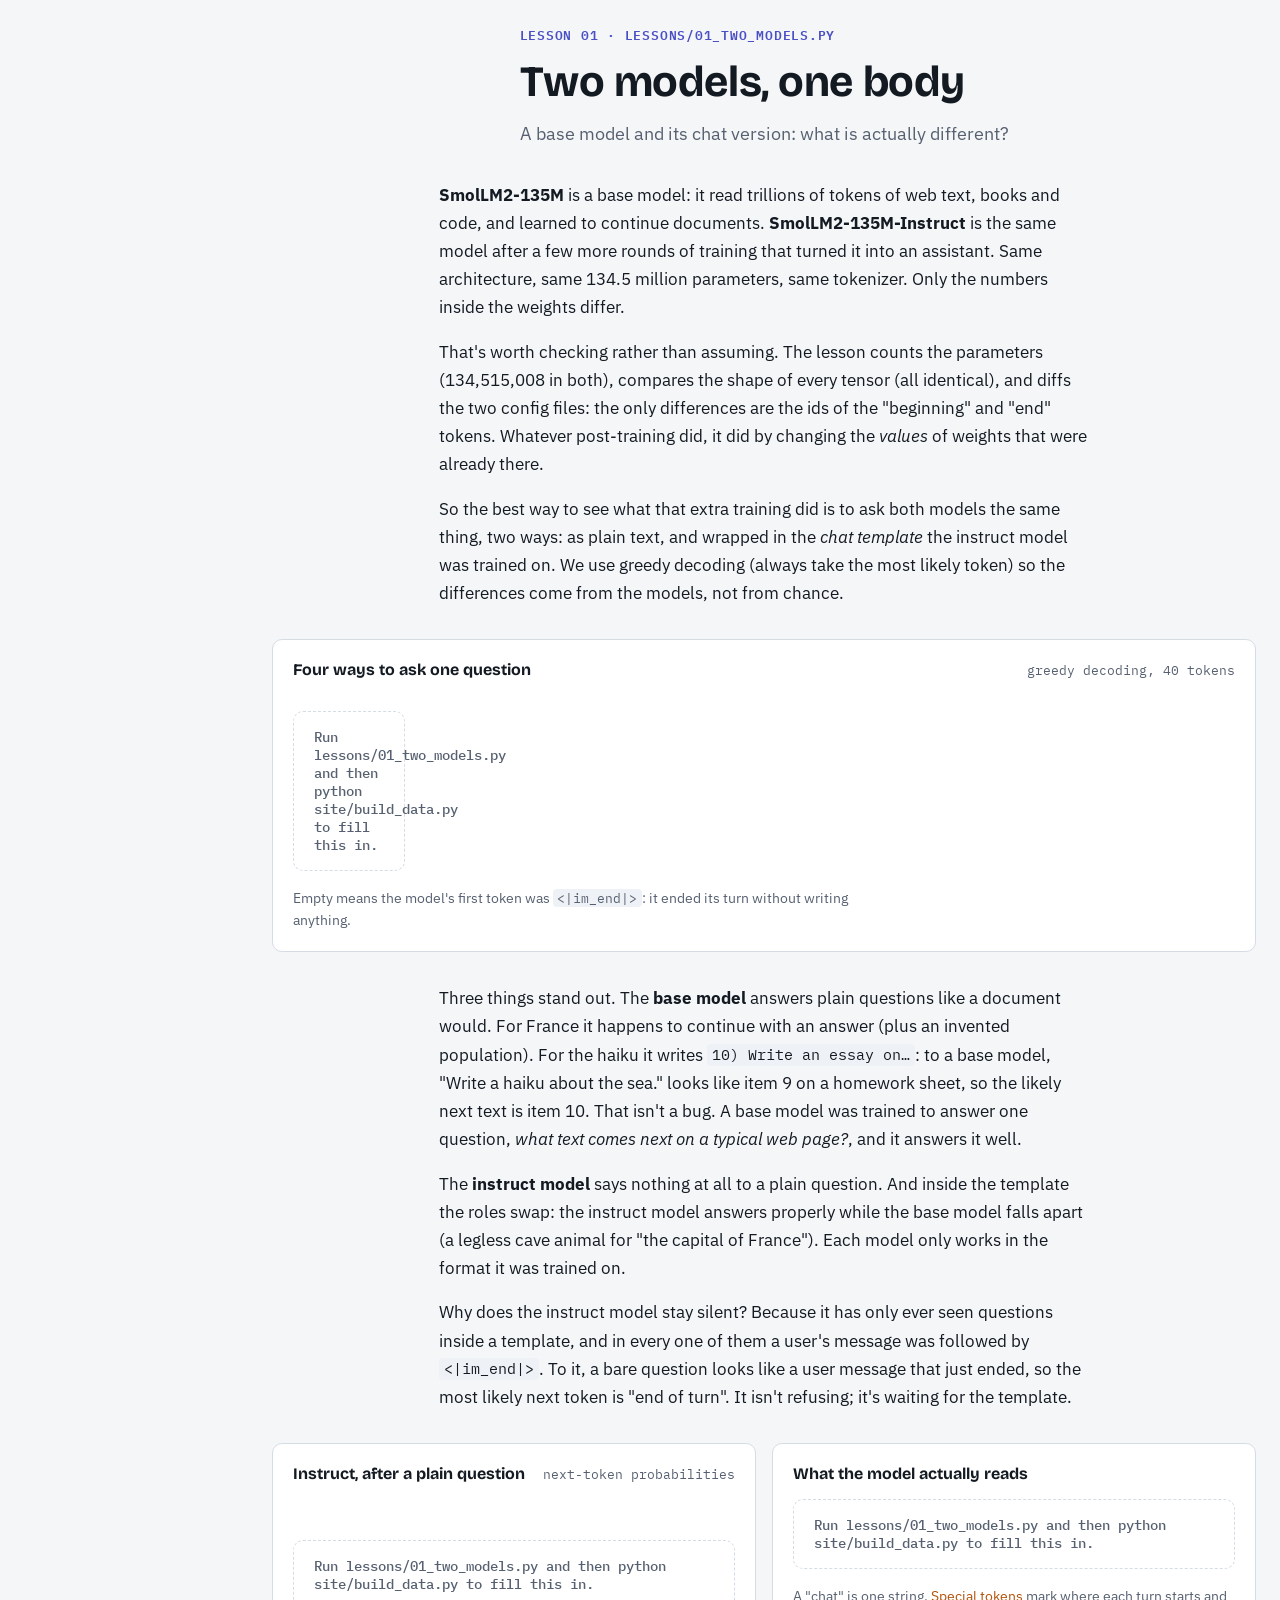
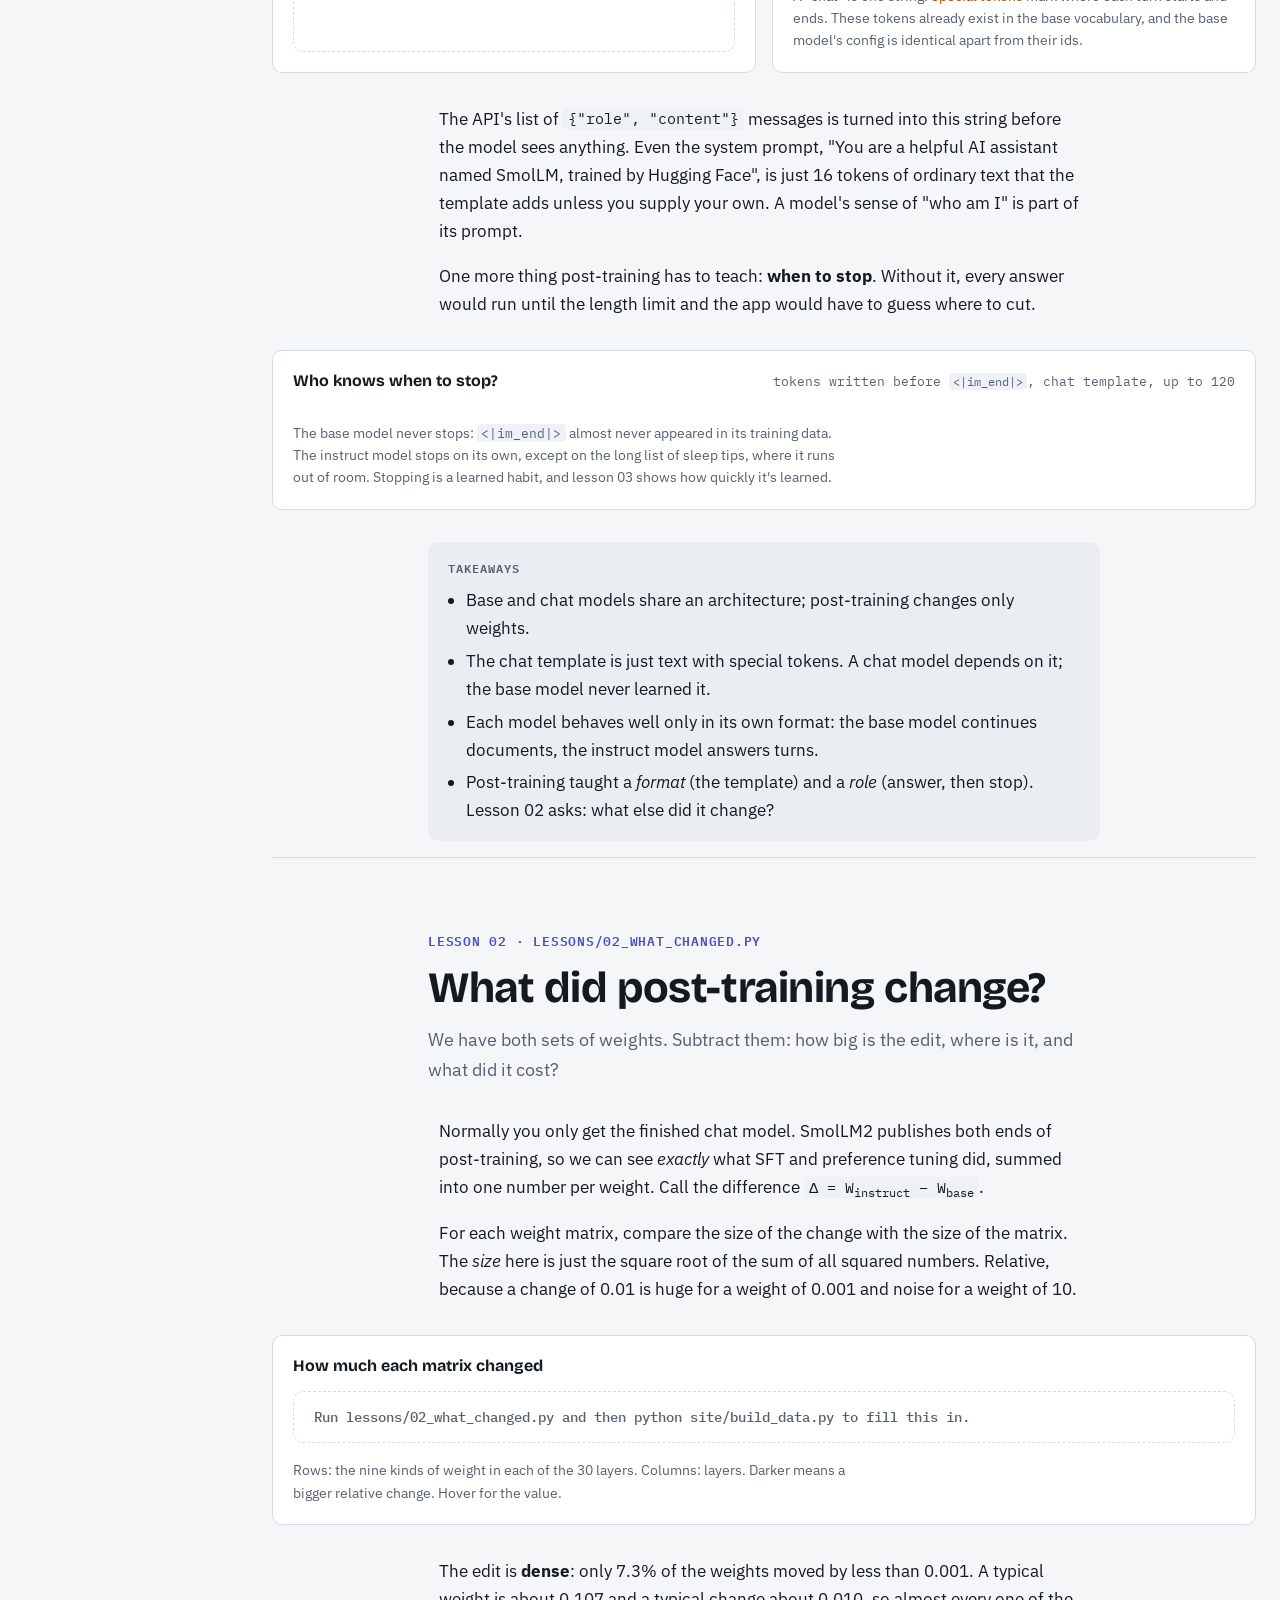
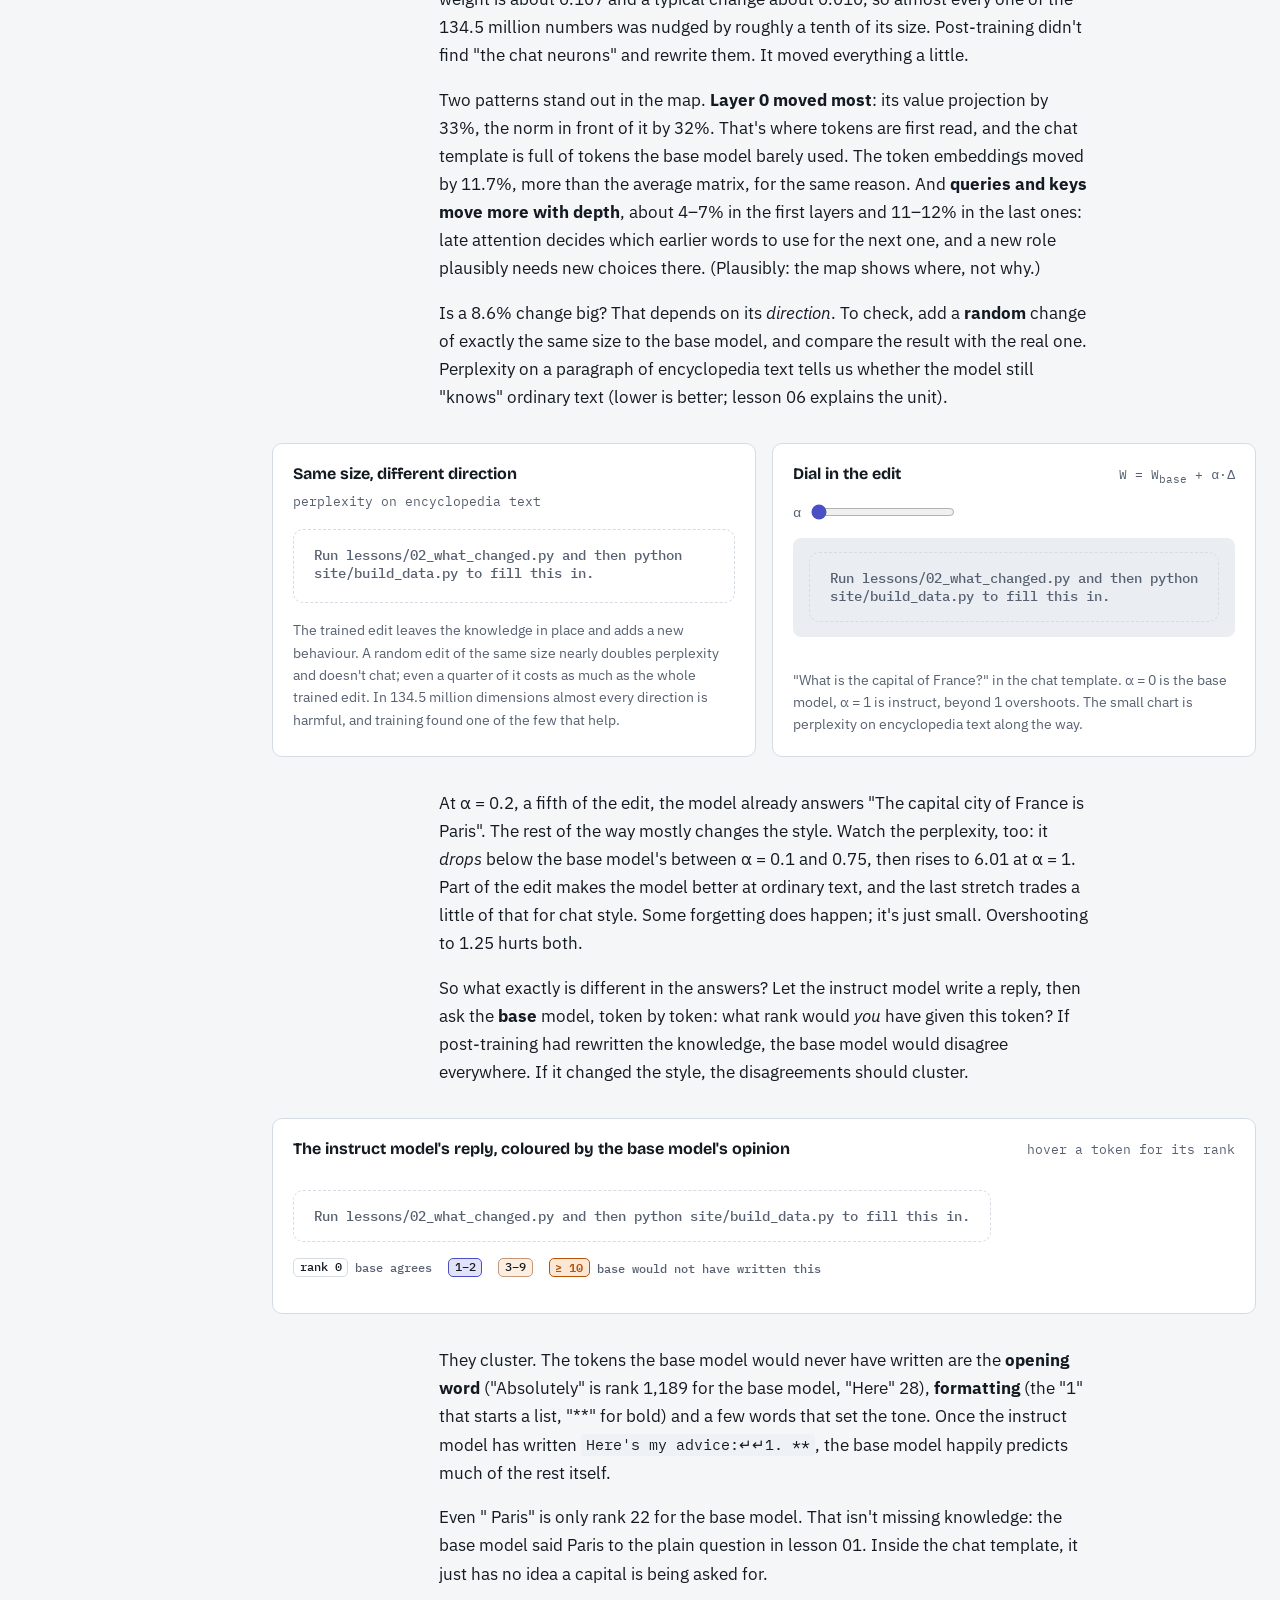
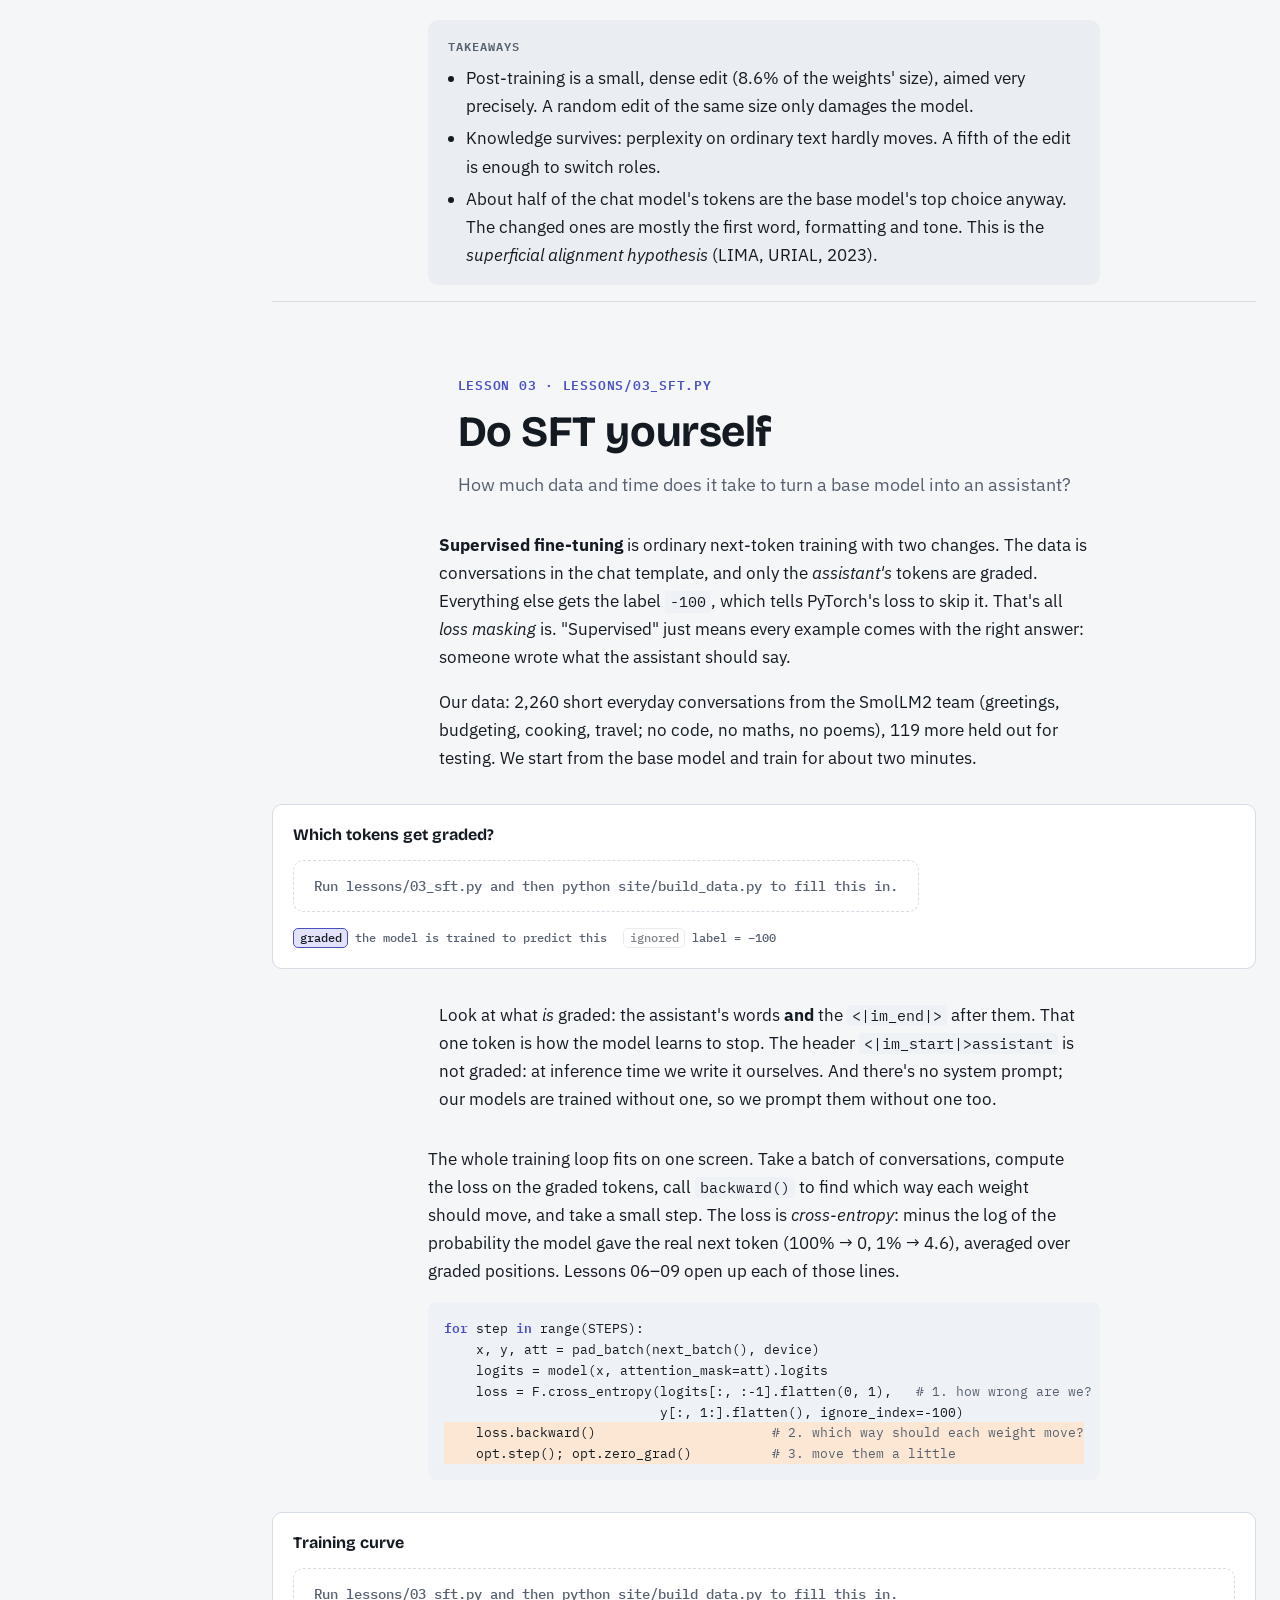
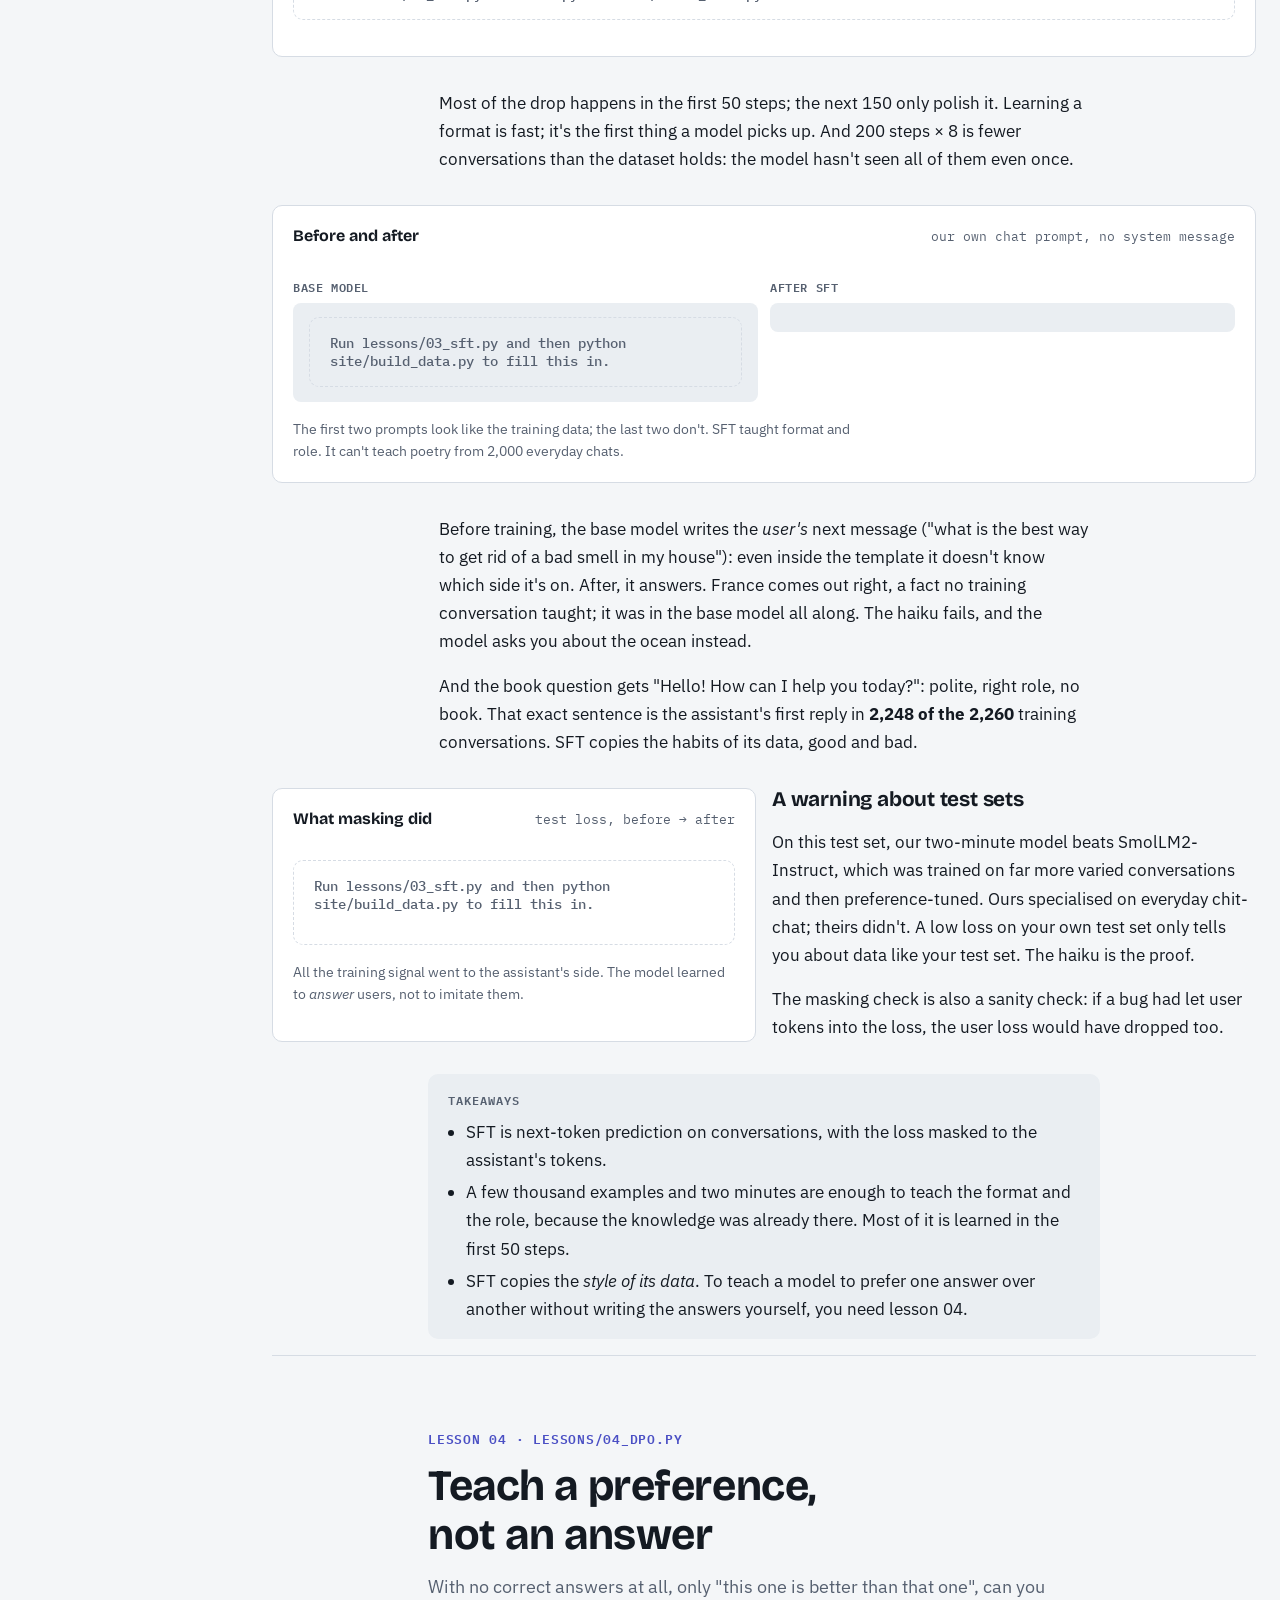
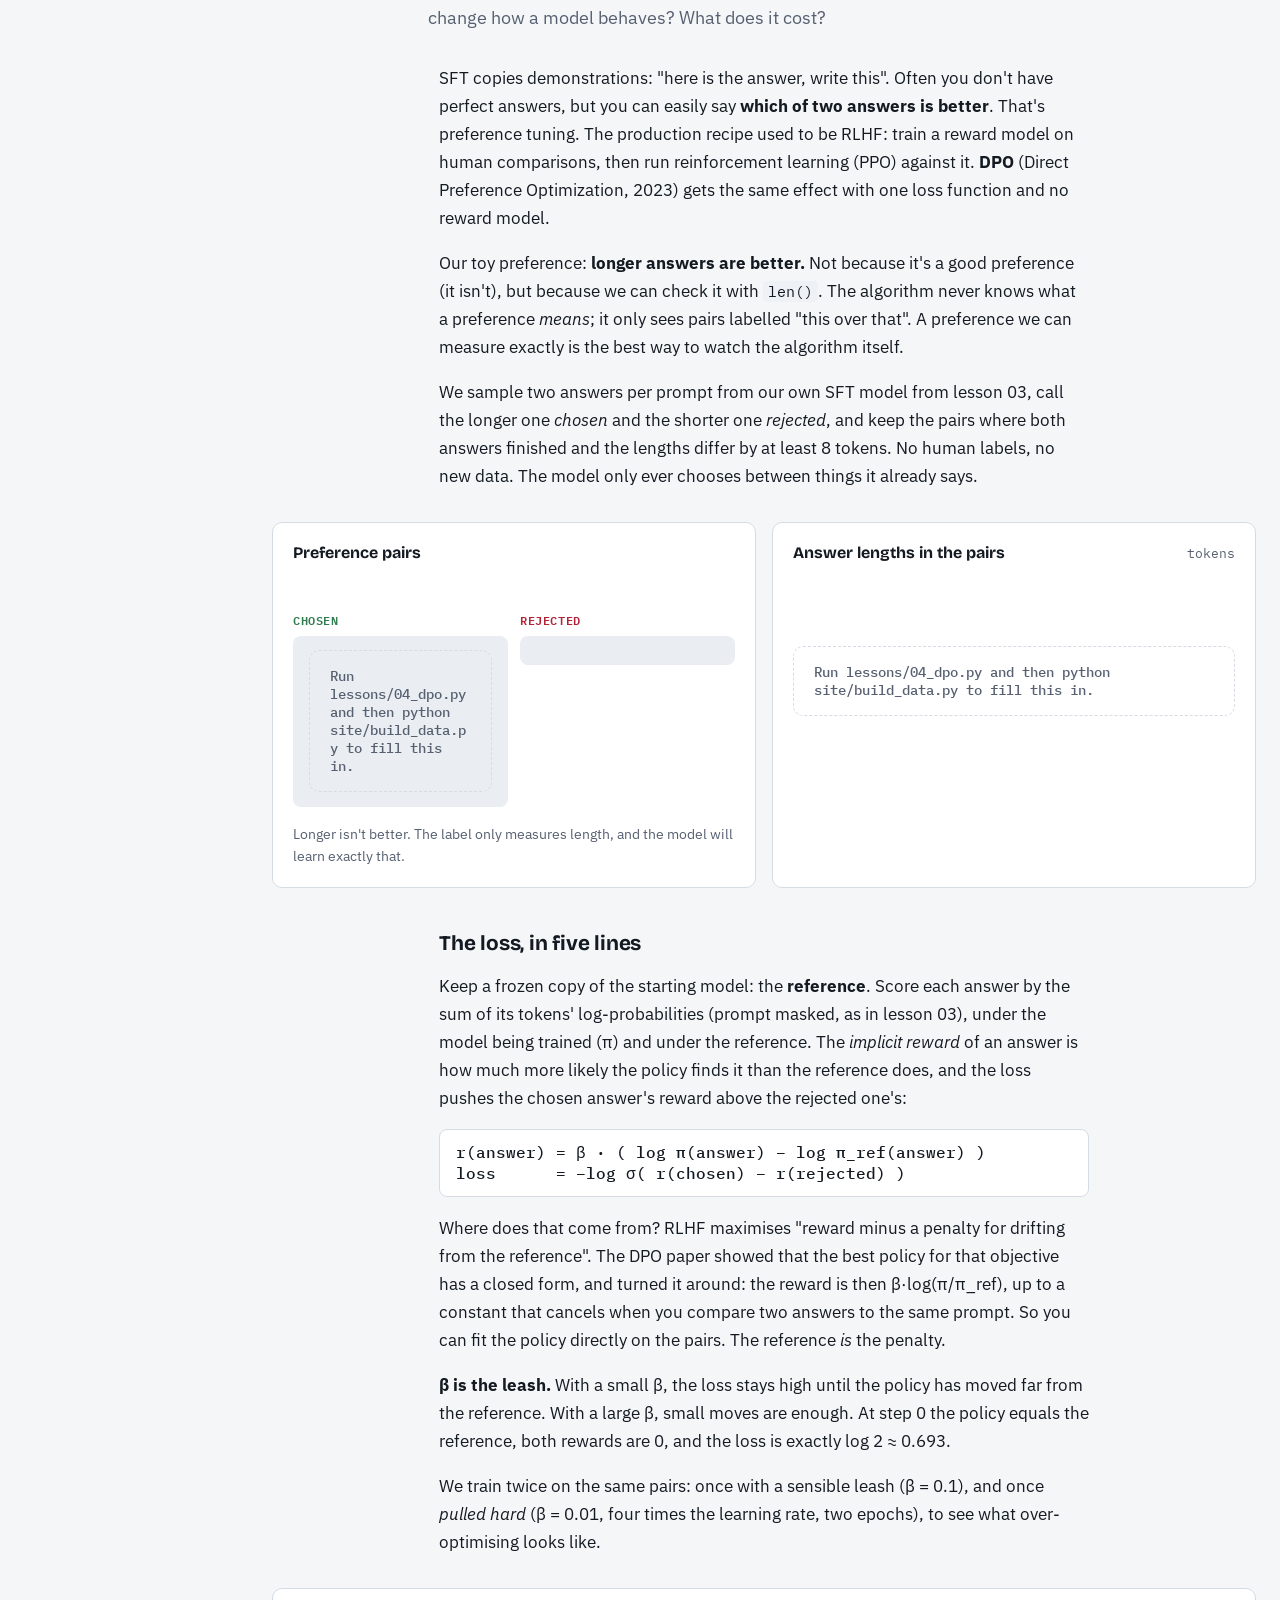
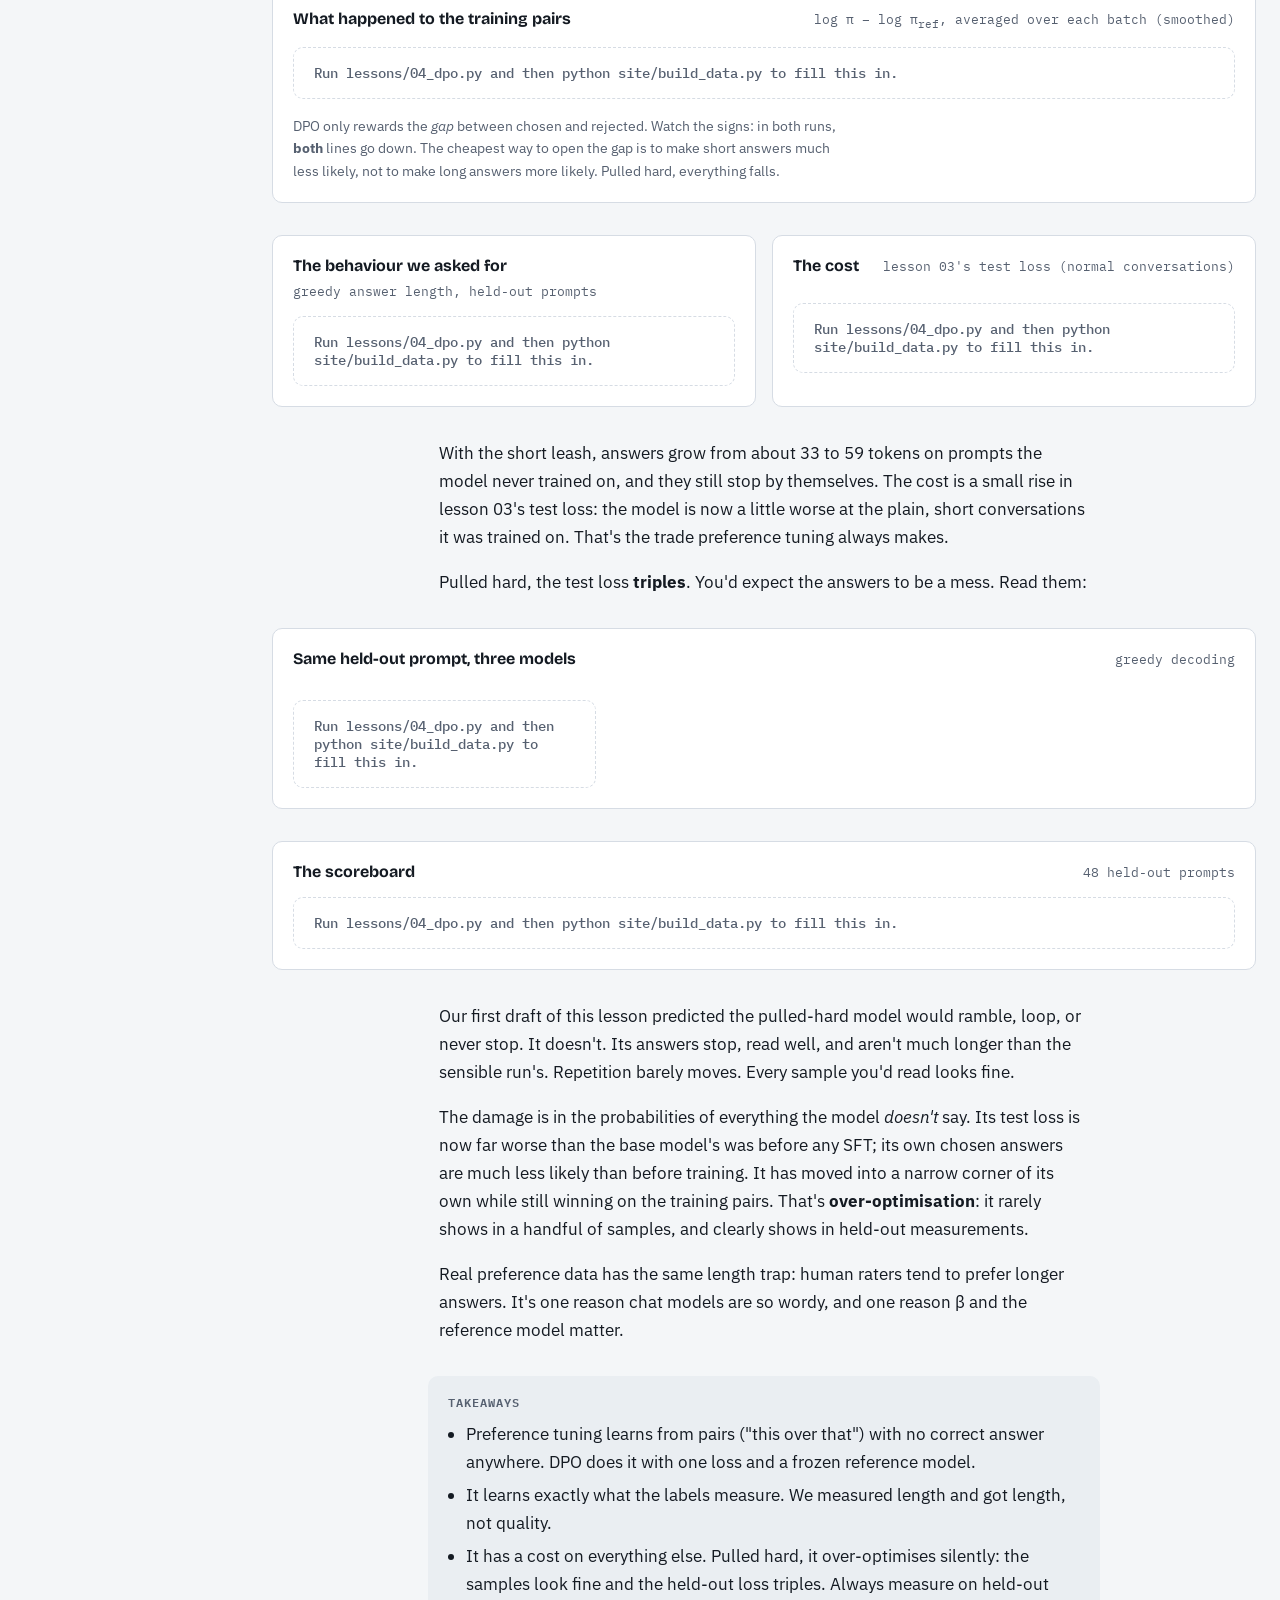
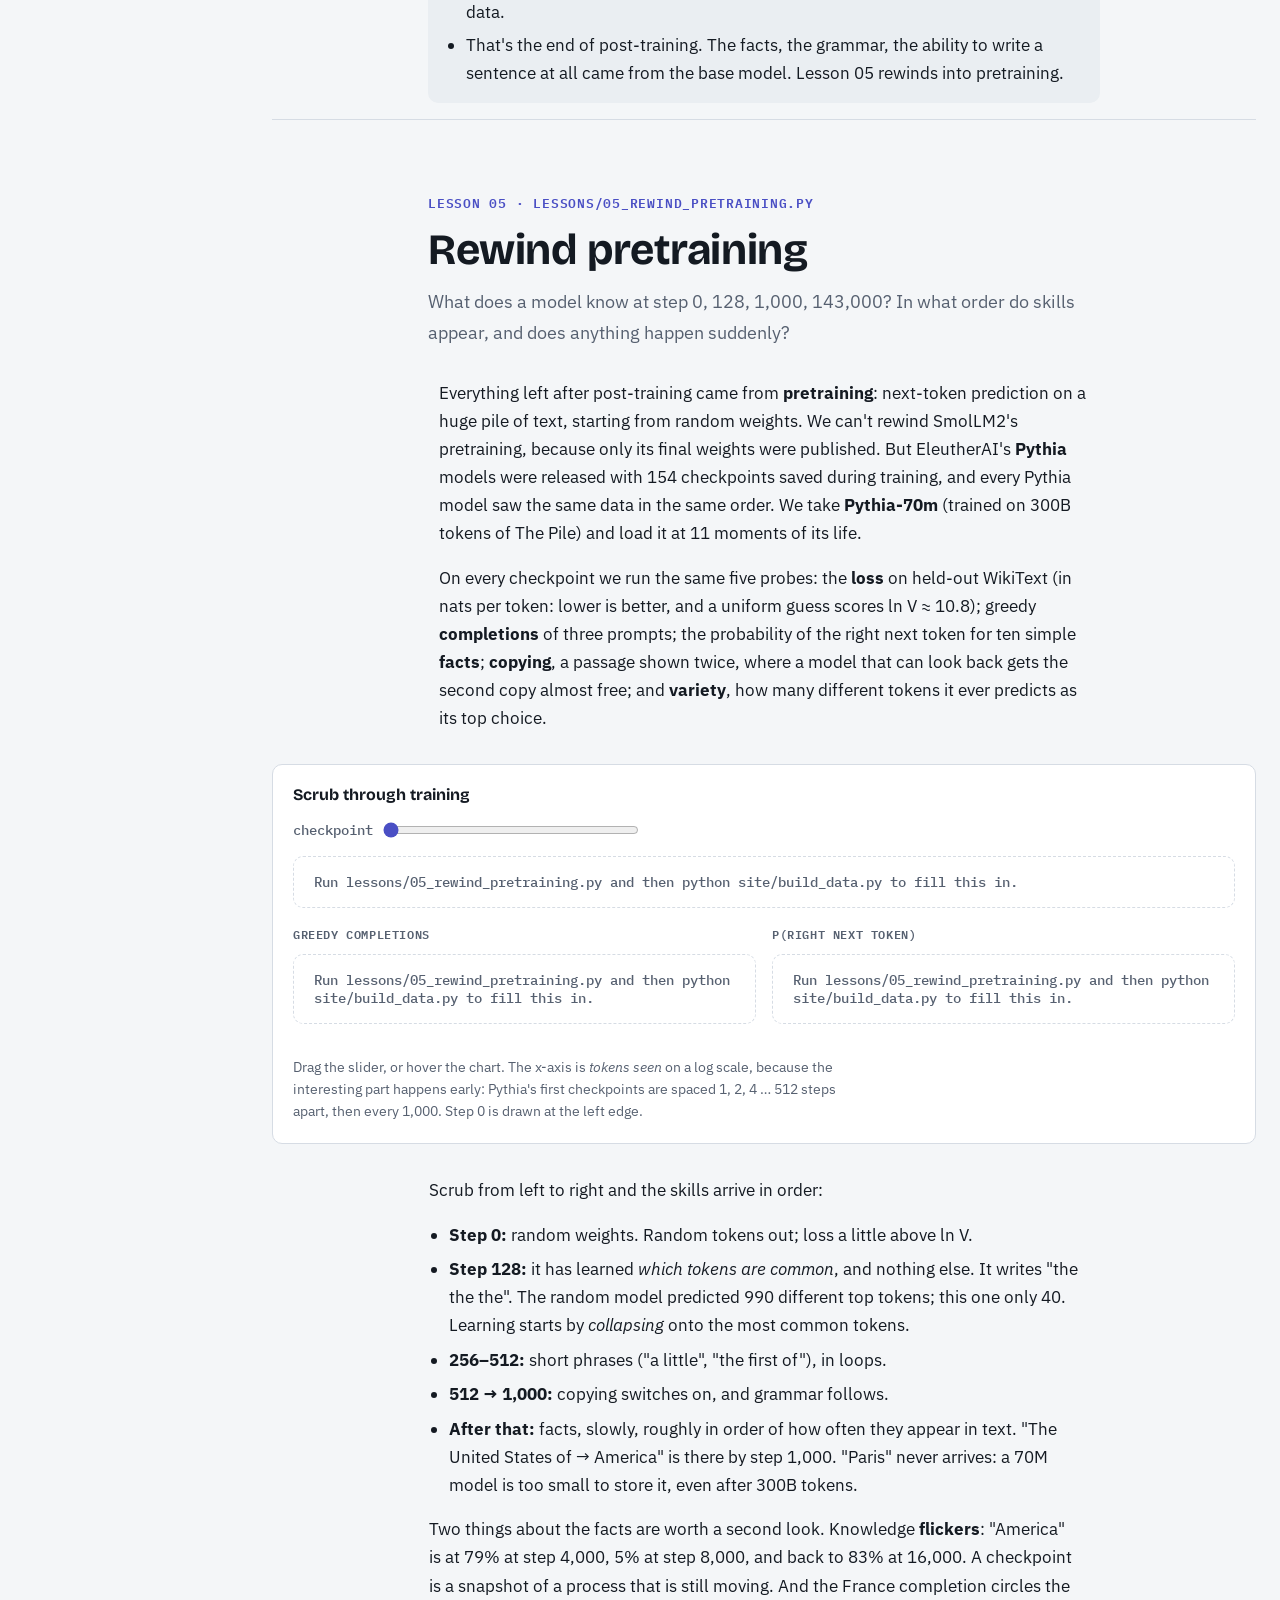
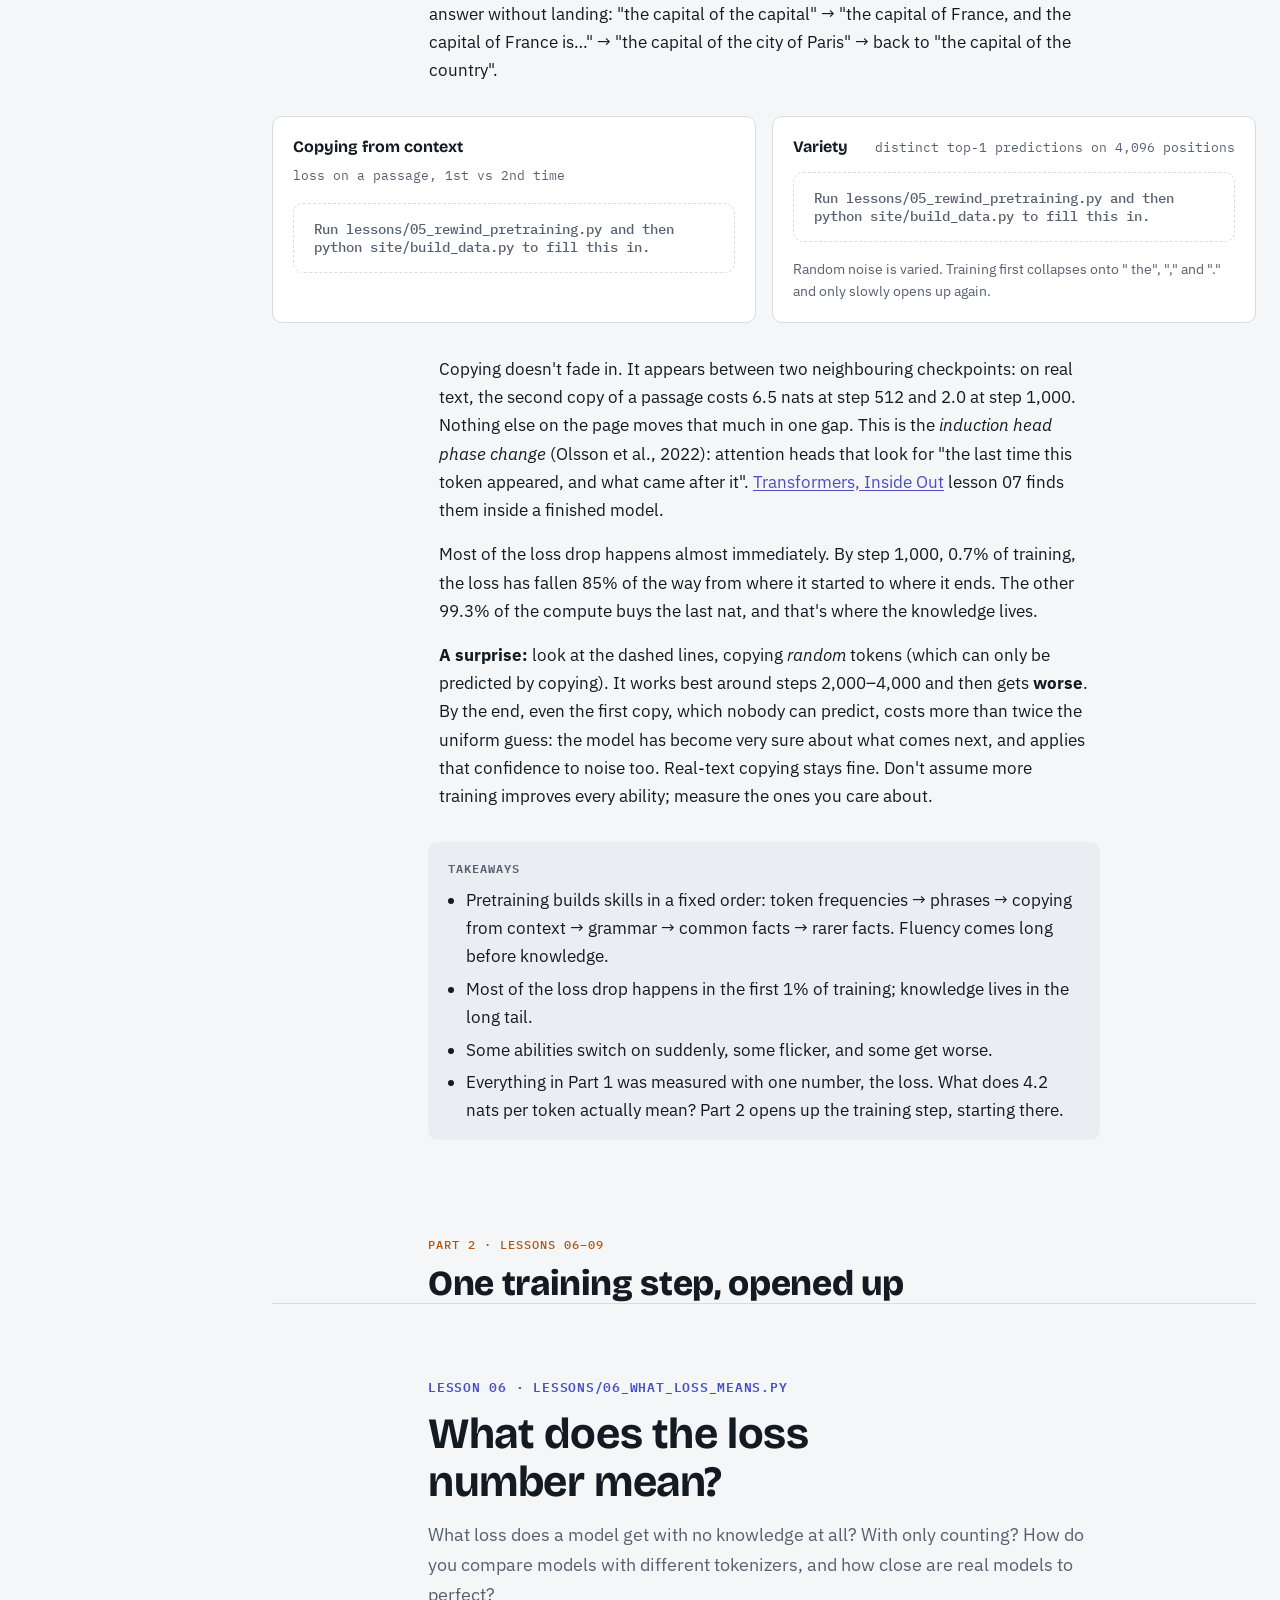
==== commit 9d42b3b7: "Writing pass Part 2: expand lessons 06-09 prose, add site sections and widgets for 06-09 Lesson 08 n" ====
--- a/site/index.html
+++ b/site/index.html
@@ -22,10 +22,10 @@
     <li><a class="step" href="#l03"><b>03</b><span>Do SFT yourself</span></a></li>
     <li><a class="step" href="#l04"><b>04</b><span>Preferences (DPO)</span></a></li>
     <li><a class="step" href="#l05"><b>05</b><span>Rewind pretraining</span></a></li>
-    <li><a class="step soon" href="#l06"><b>06</b><span>What loss means</span></a></li>
-    <li><a class="step soon" href="#l07"><b>07</b><span>Gradients</span></a></li>
-    <li><a class="step soon" href="#l08"><b>08</b><span>The optimizer</span></a></li>
-    <li><a class="step soon" href="#l09"><b>09</b><span>Learning rate</span></a></li>
+    <li><a class="step" href="#l06"><b>06</b><span>What loss means</span></a></li>
+    <li><a class="step" href="#l07"><b>07</b><span>Gradients</span></a></li>
+    <li><a class="step" href="#l08"><b>08</b><span>The optimizer</span></a></li>
+    <li><a class="step" href="#l09"><b>09</b><span>Learning rate</span></a></li>
     <li><a class="step soon" href="#l10"><b>10</b><span>Tokenizer &amp; data</span></a></li>
     <li><a class="step soon" href="#l11"><b>11</b><span>Pretrain your own</span></a></li>
     <li><a class="step soon" href="#l12"><b>12</b><span>Memory &amp; speed</span></a></li>
@@ -64,10 +64,10 @@
       <li><a href="#l03"><b>03</b><span>2 minutes of SFT makes an assistant</span></a></li>
       <li><a href="#l04"><b>04</b><span>Longer answers, and a silent cost</span></a></li>
       <li><a href="#l05"><b>05</b><span>Copying switches on between two checkpoints</span></a></li>
-      <li><a href="#l06"><b>06</b><span>What the loss number means</span></a></li>
-      <li><a href="#l07"><b>07</b><span>Which way should each weight move?</span></a></li>
-      <li><a href="#l08"><b>08</b><span>AdamW in a few lines</span></a></li>
-      <li><a href="#l09"><b>09</b><span>Too hot, too cold, just right</span></a></li>
+      <li><a href="#l06"><b>06</b><span>Counting gets to <span data-n="06.best">1.33</span> bits/char; then it memorises</span></a></li>
+      <li><a href="#l07"><b>07</b><span>A gradient you can check by hand</span></a></li>
+      <li><a href="#l08"><b>08</b><span>Adam vs SGD: <span data-n="08.adam">1.16</span> vs <span data-n="08.sgd">2.39</span>, same steps</span></a></li>
+      <li><a href="#l09"><b>09</b><span>Too hot doesn't explode, it gets stuck</span></a></li>
       <li><a href="#l10"><b>10</b><span>Your own tokenizer</span></a></li>
       <li><a href="#l11"><b>11</b><span>A model that tells stories, in 10 minutes</span></a></li>
       <li><a href="#l12"><b>12</b><span>Where the memory goes</span></a></li>
@@ -484,10 +484,333 @@
 </section>
 
 <div class="col part-head"><p class="eyebrow">Part 2 · lessons 06–09</p><h2>One training step, opened up</h2></div>
-<section class="lesson" id="l06"><div class="col lesson-head"><p class="lesson-num">Lesson 06</p><h2>What does the loss number mean?</h2></div><div class="col pending">Coming next.</div></section>
-<section class="lesson" id="l07"><div class="col lesson-head"><p class="lesson-num">Lesson 07</p><h2>Gradients</h2></div><div class="col pending">Coming next.</div></section>
-<section class="lesson" id="l08"><div class="col lesson-head"><p class="lesson-num">Lesson 08</p><h2>The optimizer</h2></div><div class="col pending">Coming next.</div></section>
-<section class="lesson" id="l09"><div class="col lesson-head"><p class="lesson-num">Lesson 09</p><h2>Learning rate</h2></div><div class="col pending">Coming next.</div></section>
+<!-- ===================================================== 06 -->
+<section class="lesson" id="l06">
+  <div class="col lesson-head">
+    <p class="lesson-num">Lesson 06 · lessons/06_what_loss_means.py</p>
+    <h2>What does the loss number mean?</h2>
+    <p class="question">What loss does a model get with no knowledge at all? With only counting? How do you compare models with different tokenizers, and how close are real models to perfect?</p>
+  </div>
+  <div class="col prose">
+    <p>Every lesson so far printed a loss: 2.19 → 1.18 in lesson 03, 10.8 at Pythia's step 0 in lesson 05. Training is nothing more than pushing that number down, so before we look at <em>how</em> it gets pushed (lessons 07–09), it's worth knowing exactly what it measures.</p>
+    <div class="formula">loss = average over tokens of  −log P(the real next token)</div>
+    <p>It's the model's <strong>average surprise</strong>. Probability 1 costs nothing; ½ costs 0.69 nats (1 bit); 1/1000 costs 6.9. Why a logarithm? Because the probabilities of a whole text <em>multiply</em>, P(token 1) · P(token 2 | token 1) · …, and the log turns that product into a sum. So a lower loss simply means the real text looked more likely to the model.</p>
+  </div>
+
+  <div class="bench panel">
+    <div class="panel-title"><h4>One loss, four ways of writing it</h4><span class="hint">drag, or pick a model from this lesson</span></div>
+    <div class="controls"><label>loss <input type="range" id="w06-nats" min="0" max="1100" step="1" value="187" style="width:min(18rem, 50vw)"><output id="w06-nats-out"></output></label></div>
+    <div class="seg" id="w06-presets"></div>
+    <div class="stats" id="w06-units"></div>
+    <p class="caption"><strong>Perplexity</strong> = e<sup>loss</sup>: "as unsure as picking uniformly among this many tokens". A fresh model's perplexity is about its vocabulary size. <strong>Bits per character</strong> divides by how much text each token covers, and it's the only one of these you can compare across tokenizers.</p>
+  </div>
+
+  <div class="col prose">
+    <h3>The ladder</h3>
+    <p>To see what a loss value is worth, score many models on the same text: TinyStories' validation set (children's stories, the data Part 3 pretrains on). Start from <strong>knowing nothing</strong>: equal probability for every one of its 97 characters, which costs log₂ 97 = <span data-n="06.uni">6.60</span> bits per character whatever the text. Every freshly initialised model starts here, at ln(vocab size) nats: that's Pythia's 10.8 in lesson 05.</p>
+    <p>Then <strong>just count</strong>. An <em>n-gram</em> model predicts the next character from counts of what followed the previous n−1 characters in 53.5 million characters of training stories. No neural network, no gradient: a lookup table. Then real neural models, all in one unit: bits per character.</p>
+  </div>
+
+  <div class="bench grid2">
+    <div class="panel">
+      <div class="panel-title"><h4>Bits per character</h4><span class="hint">TinyStories validation · lower is better</span></div>
+      <div class="bars wide" id="w06-ladder"></div>
+      <p class="caption">Blue: counting. Amber: neural networks (none trained on TinyStories).</p>
+    </div>
+    <div class="panel">
+      <div class="panel-title"><h4>Counting, on old text vs new</h4><span class="hint">character n-grams</span></div>
+      <div id="w06-ngram"></div>
+      <p class="caption" id="w06-ngramcap"></p>
+    </div>
+  </div>
+
+  <div class="col prose">
+    <p>Counting goes a long way: the best lookup table, 6–7 characters of context, reaches <span data-n="06.best">1.33</span> bits per character. Then the two lines split. On the text it was counted from, a longer context keeps helping (it's memorising). On new text it gets <em>worse</em>, <span data-n="06.n16v">3.06</span> at n = 16: a 15-character context is usually a phrase the table has never seen, so it has nothing to say. That's <strong>overfitting</strong> in its purest form, and the reason every loss in this course is measured on held-out text. To do better, a model must <strong>generalise</strong>: treat "the dog ran" and "the cat ran" as similar without having counted both.</p>
+    <p>The token rows show why the unit matters. A uniform guess over SmolLM2's 49,152 tokens costs 10.8 nats <em>per token</em>, but each token covers about <span data-n="06.cpt">4.1</span> characters, so per character it's 3.78 bits, already better than uniform over characters: the tokenizer's vocabulary of English chunks is itself knowledge. A token bigram (one previous token, about one word) gets <span data-n="06.bigram">1.39</span>, close to the best character table.</p>
+    <p>And the neural models: Pythia at step 1,000, the moment copying switched on in lesson 05, is only just past the best lookup table (<span data-n="06.py1k">1.28</span>). By step 8,000 it's at 0.99, and the remaining 135,000 steps buy only 0.02 more <em>on this text</em>: simple English is learned early. SmolLM2, twice the size and trained on about 2T tokens, gets <span data-n="06.smol">0.66</span>. Lesson 11 trains our own model on TinyStories and puts it on this ladder.</p>
+  </div>
+
+  <div class="bench panel">
+    <div class="panel-title"><h4>Where the loss is</h4><span class="hint" id="w06-storyhint">SmolLM2's surprise on each token of one story · hover a token</span></div>
+    <div class="tokrow" id="w06-story" style="line-height:2"></div>
+    <div class="stats" id="w06-storystats"></div>
+    <p class="caption">Darker = more surprised. Each name and new idea is expensive the first time; when it comes back, it's nearly free.</p>
+  </div>
+
+  <div class="col prose">
+    <p>An average hides a lot. The hardest tokens are choices the story could have made differently: the name "Roxy", the first verb, "icy", "a little bird named Billy". The 10% hardest tokens hold <span data-n="06.hard">32%</span> of the story's loss. Then watch the second mentions: "oxy" costs 10 nats the first time and nothing after that; "hill" drops from 2.2 to 0.06. That's lesson 05's copying at work. What stays expensive is deciding <em>when</em> the name comes back.</p>
+    <p>Some of this surprise can never go away, because the story really could have gone another way (Billy could have been a dog). That irreducible part is the <em>entropy of the text itself</em>. Training pushes loss towards it, never below.</p>
+  </div>
+
+  <div class="col">
+    <div class="keys">
+      <p class="label">Takeaways</p>
+      <ul>
+        <li>Loss = average −log P(next token). It starts at ln(vocab) for every model.</li>
+        <li>Counting gets to 1.33 bits/char, then starts memorising instead of generalising. Neural networks win by generalising.</li>
+        <li>Compare models in bits per character (or byte), never in loss per token across tokenizers.</li>
+        <li>Most of the loss sits in a few hard tokens; repeats are nearly free; some of it is irreducible. Next: how does each weight know which way to move to lower it?</li>
+      </ul>
+    </div>
+  </div>
+</section>
+
+<!-- ===================================================== 07 -->
+<section class="lesson" id="l07">
+  <div class="col lesson-head">
+    <p class="lesson-num">Lesson 07 · lessons/07_gradients.py</p>
+    <h2>What is a gradient, really?</h2>
+    <p class="question">What exactly is in <code>p.grad</code>? Can we compute it ourselves and check PyTorch? And what does one step along it actually do?</p>
+  </div>
+  <div class="col prose">
+    <p>Every training loop so far had the line <code>loss.backward()</code>. It fills in <code>p.grad</code> for every weight: <strong>how much the loss would change if this one weight were nudged up a tiny bit</strong>. The sign says which way is downhill, the size says how steep it is <em>here</em>.</p>
+    <p>There's a way to measure that with no calculus at all, the <strong>finite difference</strong>: nudge the weight up and down by a tiny ε and see how much the loss moves. It needs two forward passes per weight, far too slow to train with, but it's a perfect referee. For a one-weight model, loss = (w·x − y)² with x = 3, y = 6, w = 1.5, calculus, the finite difference and autograd all say −9.0: increasing w lowers the loss.</p>
+    <h3>The gradient every language model starts with</h3>
+    <p>Our models end with logits → softmax → −log P(correct token). The gradient of that loss with respect to the logits has a famously simple form:</p>
+    <div class="formula">d loss / d logits  =  softmax(logits) − one_hot(correct token)</div>
+    <p>Read it as an instruction. The correct token: <em>raise your score by 1 − p</em>. Every other token: <em>lower your score by its probability p</em>. The tokens the model was most confidently wrong about get pushed down hardest.</p>
+  </div>
+
+  <div class="bench panel">
+    <div class="panel-title"><h4>softmax − one_hot</h4><span class="hint">six logits from the lesson · click a token to make it the right answer</span></div>
+    <div class="seg" id="w07-target"></div>
+    <div id="w07-softmax"></div>
+    <p class="caption" id="w07-softmaxcap"></p>
+  </div>
+
+  <div class="col prose">
+    <p>The pushes always add up to zero: the gradient only cares about <em>which token wins</em>, not about the overall level of the scores. And it explains lesson 03's loss masking: a position with label −100 is left out of the loss, so its row of softmax − one_hot is never computed and it sends no push at all.</p>
+    <h3>Backprop is bookkeeping</h3>
+    <p>Next, a tiny network (previous character → 16-number embedding → tanh layer → logits over 97 characters) with its backward pass written out by hand: one chain-rule step per line, from the loss back to the embedding table. Then a real tiny Llama (same architecture as SmolLM2, 2 layers), checked weight by weight against finite differences.</p>
+  </div>
+
+  <div class="bench grid2">
+    <div class="panel">
+      <div class="panel-title"><h4>Hand-written backward vs autograd</h4><span class="hint">float64, max |difference|</span></div>
+      <div class="scroll-x"><table class="data" id="w07-hand"></table></div>
+      <p class="caption">Differences of 1e-17 are float64's own rounding. Every line of the hand-written backward needed a value kept from the forward pass, which is why training needs so much more memory than inference (lesson 12).</p>
+    </div>
+    <div class="panel">
+      <div class="panel-title"><h4>Finite differences vs autograd</h4><span class="hint" id="w07-fdhint"></span></div>
+      <div class="scroll-x"><table class="data" id="w07-fd"></table></div>
+      <p class="caption">One weight from each of six tensors, nudged by ±1e-6. They agree to 7–9 significant digits, through attention, RoPE, SwiGLU and RMSNorm.</p>
+    </div>
+  </div>
+
+  <div class="col prose">
+    <p>The first version of that check failed. The reason: Llama's RMSNorm quietly computes in float32 even inside a float64 model, and float32 rounding (≈1e-7) is larger than the change a 1e-6 nudge makes. Computing the norms in float64 for the check fixed it. Real training code is full of choices like this, about where to keep extra precision so that rounding doesn't eat the signal.</p>
+    <h3>What does one step do?</h3>
+    <p>The gradient says which way is downhill right here. Take one step of size η against it, <code>w ← w − η·grad</code>, on a 4-layer character model, and measure the loss again: on the batch the gradient came from, and on a different batch. The dashed line is what the gradient <em>promises</em>: a drop of η·‖grad‖² if the slope stayed the same all the way.</p>
+  </div>
+
+  <div class="bench panel">
+    <div class="panel-title"><h4>Loss after one step of size η</h4><span class="hint">hover to read a step size</span></div>
+    <div id="w07-step"></div>
+    <div class="stats" id="w07-stepstats"></div>
+  </div>
+
+  <div class="col prose">
+    <p>The promise is only local. Even at η = 0.01 the real drop is about three-quarters of it, and by η = 0.1 it's absurd (it predicts a loss of 1.4). The best single step is around η = <span data-n="07.besteta">0.3</span>; at η = 3 the loss doubles. One step that's 10× too big undoes everything.</p>
+    <p>The surprise is the second line: the step was computed on one batch, and the other batch improves <strong>just as much</strong>. At the start, the model knows nothing, so the first thing every gradient says is "spaces and e are common, Q is rare", and that's true of every batch. That shared structure is why training on one batch at a time works at all.</p>
+    <p>What does backward cost? On a 4.7M-parameter model on MPS, forward + backward took <span data-n="07.ratio">4.0</span>× a forward pass. In theory it's 3× (backward computes gradients for both the weights and the inputs, two matrix products for every one in the forward), which is where lesson 13's "6 × parameters × tokens" comes from. Small models measure more, because fixed costs like launching GPU kernels don't shrink with the model.</p>
+  </div>
+
+  <div class="col">
+    <div class="keys">
+      <p class="label">Takeaways</p>
+      <ul>
+        <li><code>p.grad</code> is the slope of the loss along one weight, computed exactly by backprop and checkable by finite differences.</li>
+        <li>For a language model it starts as softmax − one_hot and flows back through every layer by the chain rule.</li>
+        <li>Backward needs every activation from the forward pass and costs about twice the forward.</li>
+        <li>One step along −grad helps if small, hurts if big, and helps other batches too. Next: plain −grad isn't what anyone uses. What does Adam do?</li>
+      </ul>
+    </div>
+  </div>
+</section>
+
+<!-- ===================================================== 08 -->
+<section class="lesson" id="l08">
+  <div class="col lesson-head">
+    <p class="lesson-num">Lesson 08 · lessons/08_optimizer.py</p>
+    <h2>What does <code>optimizer.step()</code> do?</h2>
+    <p class="question">What does Adam do differently from plain gradient descent? Can we write it in a few lines and match PyTorch exactly? Why does it win, and what does it cost?</p>
+  </div>
+  <div class="col prose">
+    <p>The gradient says which way is downhill for every weight. The <strong>optimizer</strong> decides how far to move each one. Four of them, each a few lines:</p>
+    <ul>
+      <li><strong>SGD</strong>: step along −grad. One learning rate for every weight.</li>
+      <li><strong>Momentum</strong>: keep a running average of past gradients (a velocity) and step along that. Zig-zags cancel; consistent directions build up speed.</li>
+      <li><strong>Adam</strong>: momentum, plus a running average of each weight's <em>squared</em> gradient. Divide by its square root, so each weight's step is measured in units of its own typical gradient.</li>
+      <li><strong>AdamW</strong>: Adam, plus weight decay applied directly to the weights rather than mixed into the gradient.</li>
+    </ul>
+<pre class="code">m = β1·m + (1 − β1)·g             <span class="c"># running mean of gradients</span>
+v = β2·v + (1 − β2)·g²            <span class="c"># running mean of squared gradients</span>
+m̂, v̂ = m/(1 − β1ᵗ), v/(1 − β2ᵗ)   <span class="c"># undo the bias of starting at 0</span>
+<span class="hl">w = w·(1 − lr·wd) − lr · m̂ / (√v̂ + ε)</span></pre>
+    <p>Trained side by side with <code>torch.optim</code> on the same batches for 20 steps, ours match to the last bit of float32 (largest weight difference <span data-n="08.match">1.2e-7</span>). A recipe that says "AdamW, β = (0.9, 0.95), weight decay 0.1" is setting the knobs in those four lines.</p>
+    <h3>A race on a narrow valley</h3>
+    <p>Neural network loss surfaces are typically much steeper in some directions than others. The smallest version of that: a valley 250× steeper across than along, loss = 0.02x² + 5y², starting at (−9, 2). Each optimizer gets the fastest learning rate it can survive.</p>
+  </div>
+
+  <div class="bench panel">
+    <div class="panel-title"><h4>60 steps on a narrow valley</h4><span class="hint">minimum at (0, 0)</span></div>
+    <div class="controls">
+      <button class="btn primary" type="button" id="w08-play">Play</button>
+      <label>step <input type="range" id="w08-t" min="0" max="60" step="1" value="60" style="width:min(16rem, 46vw)"><output id="w08-t-out"></output></label>
+    </div>
+    <div id="w08-valley"></div>
+    <div class="stats" id="w08-valleystats"></div>
+  </div>
+
+  <div class="col prose">
+    <p>SGD has one learning rate for both directions, and the steep one sets the limit: above 0.2 it overshoots across the valley and blows up. So it bounces across (y flips sign every step), settles that, and then crawls along the gentle direction. Momentum builds up speed along the valley, but overshoots across it too. Adam divides each direction by its own typical gradient, so both move at the same pace: its first step is exactly 0.5 in x <em>and</em> y.</p>
+    <h3>The real race</h3>
+    <p>Same thing on a 0.8M-parameter character model on TinyStories, 600 steps, same batches. For a fair race each optimizer gets its best learning rate from a sweep of four; with one shared learning rate you mostly measure which optimizer that rate happens to suit.</p>
+  </div>
+
+  <div class="bench panel">
+    <div class="panel-title"><h4>Validation loss, same model, same data</h4><span class="hint">nats per character</span></div>
+    <div class="seg" id="w08-racesel"></div>
+    <div id="w08-race"></div>
+    <p class="caption" id="w08-racecap"></p>
+  </div>
+
+  <div class="col prose">
+    <p>Not close. Adam ends at <span data-n="08.adam">1.16</span>; momentum at <span data-n="08.mom">2.05</span>, about where Adam was at step 100; SGD at <span data-n="08.sgd">2.39</span>. Switch to the SGD sweep: its two larger learning rates both sit at ~3.06 nats, the "letter frequencies" level from lesson 06. Too big a step doesn't always explode; it can just get stuck.</p>
+    <h3>Why Adam wins</h3>
+    <p>Look inside the trained model: how big is each weight's gradient, and how big is the step each optimizer would take with it?</p>
+  </div>
+
+  <div class="bench grid2">
+    <div class="panel">
+      <div class="panel-title"><h4>Gradient vs step size</h4><span class="hint">across all 816k weights</span></div>
+      <div class="scroll-x"><table class="data" id="w08-quant"></table></div>
+      <p class="caption" id="w08-quantcap"></p>
+    </div>
+    <div class="panel">
+      <div class="panel-title"><h4>Common vs rare characters</h4><span class="hint">mean |gradient| of their embedding rows</span></div>
+      <div class="bars wide" id="w08-emb"></div>
+      <p class="caption" id="w08-embcap"></p>
+    </div>
+  </div>
+
+  <div class="col prose">
+    <p><strong>Size.</strong> SGD's learning rate is capped by its <em>largest</em> gradients, so the median weight moves about lr × median gradient per step. Adam's median step is <span data-n="08.ratio">18</span>× bigger, and the run stays stable. Adam's step is at most about lr, and typically less, because gradients that flip sign from step to step partly cancel in the running mean.</p>
+    <p><strong>Spread.</strong> A rare character's embedding row appears in few batches, so its gradient is small: <span data-n="08.emb">19</span>× smaller than a common character's here. With SGD it would learn 19× slower. Dividing by √v̂ evens that out, and it's why Adam's learning rate means roughly the same thing across very different models.</p>
+    <h3>What it costs</h3>
+    <p>Two extra numbers per weight (m and v). With fp32 weights and gradients, that's 16 bytes per parameter before any activations:</p>
+  </div>
+
+  <div class="bench panel">
+    <div class="panel-title"><h4>Training memory, before activations</h4><span class="hint">fp32 weights + gradients + optimizer state</span></div>
+    <div class="controls"><label>model size <input type="range" id="w08-n" min="0" max="7" step="1" value="1" style="width:min(16rem, 46vw)"><output id="w08-n-out"></output></label></div>
+    <div class="bars wide" id="w08-mem"></div>
+    <p class="caption">Running a model in bf16 needs 2 bytes per parameter. Training it with AdamW in fp32 needs 16, eight times as much, and activations come on top (lesson 12). Mixed precision and 8-bit optimizers shrink this.</p>
+  </div>
+
+  <div class="col">
+    <div class="keys">
+      <p class="label">Takeaways</p>
+      <ul>
+        <li>Optimizers are short. Ours match <code>torch.optim</code> to float32 rounding.</li>
+        <li>SGD's single step size is capped by the steepest direction. Adam gives each weight its own scale, and on our model beats SGD by more than a nat in the same number of steps.</li>
+        <li>The price is two extra numbers per weight: 16 bytes per parameter for fp32 AdamW.</li>
+        <li>Adam still has one knob, the learning rate, and a 3× change in it can ruin a run. Next: how sensitive is that, and why does every recipe change it over time?</li>
+      </ul>
+    </div>
+  </div>
+</section>
+
+<!-- ===================================================== 09 -->
+<section class="lesson" id="l09">
+  <div class="col lesson-head">
+    <p class="lesson-num">Lesson 09 · lessons/09_learning_rate.py</p>
+    <h2>Why does the learning rate matter so much?</h2>
+    <p class="question">How sensitive is training to the learning rate? What does a failed run look like? Why warm up, why decay, and what does gradient clipping rescue?</p>
+  </div>
+  <div class="col prose">
+    <p>Lesson 07: one step helps if it's small and hurts if it's big. Lesson 08: Adam's steps are a fraction of <code>lr</code> for every weight, so <code>lr</code> directly sets how far the whole model moves per step. Every real recipe also <em>changes</em> it during training: a warmup at the start, a decay at the end.</p>
+    <p>Same setup as lesson 08: the 0.8M-parameter character model, AdamW, 600 steps per run (about 12 seconds each). Every run starts from the same weights and sees the same batches, so the only difference between two runs is the thing we changed. One reference point from lesson 06: knowing only letter frequencies is worth 3.05 nats per character.</p>
+  </div>
+
+  <div class="bench grid2">
+    <div class="panel">
+      <div class="panel-title"><h4>Final loss vs learning rate</h4><span class="hint">7 constant rates, 3× apart · hover to pick one</span></div>
+      <div id="w09-u"></div>
+    </div>
+    <div class="panel">
+      <div class="panel-title"><h4>Validation loss during training</h4><span class="hint" id="w09-curvehint"></span></div>
+      <div id="w09-curves"></div>
+    </div>
+  </div>
+
+  <div class="col prose">
+    <p>A U-shape with a narrow bottom at <span data-n="09.best">1e-3</span>. Too cold, and the model learns steadily but slowly. Too hot, and the loss drops for a few dozen steps and then <strong>stops</strong>: the two hottest runs end at <span data-n="09.hot1">2.58</span> and <span data-n="09.hot2">2.99</span>, around the letter-frequency level. They didn't blow up or spike (only the hottest run had any jump over 0.5 nats). Each step just keeps kicking the model out of anything finer than letter counts. A stuck run looks calm, and can be mistaken for a converged one; only the sweep tells you.</p>
+    <p>Near the bottom, a 3× change costs 0.09–0.18 nats. Two steps away it costs 0.45 on the cold side and 1.0 on the hot side: too hot is much worse than too cold.</p>
+    <h3>Warmup: why start slow?</h3>
+    <p>At step 0, Adam's running averages are empty and the random model's gradients are large and chaotic. A full-size step right away can push the model somewhere it never fully recovers from. <strong>Warmup</strong> ramps the learning rate up from almost 0 over the first steps (60 here). Test it at 3× the best rate, with three seeds:</p>
+  </div>
+
+  <div class="bench panel">
+    <div class="panel-title"><h4>Warmup, three seeds</h4><span class="hint" id="w09-warmhint"></span></div>
+    <div class="seg" id="w09-seed"></div>
+    <div class="grid2">
+      <div id="w09-warm"></div>
+      <div class="bars wide" id="w09-warmbars" style="align-content:center"></div>
+    </div>
+    <p class="caption">At step 50 the two runs are about level. The damage of a hot start isn't a blow-up you can see early; it's a model that ends worse.</p>
+  </div>
+
+  <div class="col prose">
+    <h3>Decay: why end slow?</h3>
+    <p>Late in training, the noise in each batch's gradient matters more than its direction: a full-size step mostly jumps around the minimum. Lowering the learning rate lets the model settle into it. Four schedules, same peak, same warmup: <strong>constant</strong>; <strong>cosine</strong> and <strong>linear</strong> decay to 10% of the peak; and <strong>WSD</strong> (warmup-stable-decay), constant until the last 20%, then a quick decay. Many recent models use WSD because you can stop or extend training at any point before the decay.</p>
+  </div>
+
+  <div class="bench grid2">
+    <div class="panel">
+      <div class="panel-title"><h4>The schedules</h4><span class="hint">learning rate per step</span></div>
+      <div id="w09-lr"></div>
+    </div>
+    <div class="panel">
+      <div class="panel-title"><h4>What they do</h4><span class="hint">validation loss, last 300 steps</span></div>
+      <div id="w09-sched"></div>
+    </div>
+  </div>
+
+  <div class="col prose">
+    <p>Until step 480, WSD <em>is</em> the constant run: same learning rate, same numbers, and it trails cosine. Then it decays, and in the last 100 steps it drops from <span data-n="09.wsd500">1.19</span> to <span data-n="09.wsd">1.10</span>, past everything else. The constant run, with exactly the same steps, ends at <span data-n="09.const">1.17</span>. <strong>The drop at the end comes from the decay itself</strong>, not from extra steps, so a run's loss before its decay is a pessimistic estimate of where it will finish.</p>
+    <h3>Clipping: a seat belt</h3>
+    <p>Sometimes one batch produces a huge gradient. <strong>Gradient clipping</strong> rescales the whole gradient whenever its norm exceeds a limit (1.0 is the usual choice), so no single step can be enormous. Test it at 10× the best learning rate, with warmup:</p>
+  </div>
+
+  <div class="bench grid2">
+    <div class="panel">
+      <div class="panel-title"><h4>Training loss</h4><span class="hint">smoothed over 20 steps</span></div>
+      <div id="w09-cliploss"></div>
+    </div>
+    <div class="panel">
+      <div class="panel-title"><h4>Gradient norm before clipping</h4><span class="hint">log scale</span></div>
+      <div id="w09-clipg"></div>
+    </div>
+  </div>
+
+  <div class="col prose">
+    <p>Both runs hit one giant gradient early: a norm of 36–43, against a median under 0.6. Clipped, the run ends at <span data-n="09.clip1">1.38</span>; unclipped, at <span data-n="09.clip0">1.80</span>. Clipping doesn't make a hot learning rate as good as the right one, but it makes it survivable. One likely reason a single spike hurts for so long: Adam's average of squared gradients (β2 = 0.999) remembers roughly the last 1,000 steps, so one giant gradient shrinks every later step. The lesson's <strong>Try</strong> tests that.</p>
+  </div>
+
+  <div class="col">
+    <div class="keys">
+      <p class="label">Takeaways</p>
+      <ul>
+        <li>The learning rate has a narrow sweet spot. Too cold is slow; too hot gets stuck, quietly. Sweep it.</li>
+        <li>Warmup protects the first steps (better on 3 of 3 seeds); decay lets the model settle, and the final drop comes from the decay itself.</li>
+        <li>Clipping caps the damage of a bad batch. It's cheap, so nearly every recipe uses it (lessons 03 and 04 did).</li>
+        <li>Part 3 uses all of Part 2: AdamW, warmup + cosine decay, clipping at 1.0, an lr from a sweep. What's still missing is the data: a real tokenizer and a real training set.</li>
+      </ul>
+    </div>
+  </div>
+</section>
+
 <div class="col part-head"><p class="eyebrow">Part 3 · lessons 10–14</p><h2>Rebuild it from scratch</h2></div>
 <section class="lesson" id="l10"><div class="col lesson-head"><p class="lesson-num">Lesson 10</p><h2>Tokenizer and data</h2></div><div class="col pending">Coming next.</div></section>
 <section class="lesson" id="l11"><div class="col lesson-head"><p class="lesson-num">Lesson 11</p><h2>Pretrain your own</h2></div><div class="col pending">Coming next.</div></section>
@@ -505,5 +828,6 @@
 <script>window.RESULTS = window.RESULTS || {};</script>
 <script src="js/ui.js"></script>
 <script src="js/part1.js"></script>
+<script src="js/part2.js"></script>
 </body>
 </html>
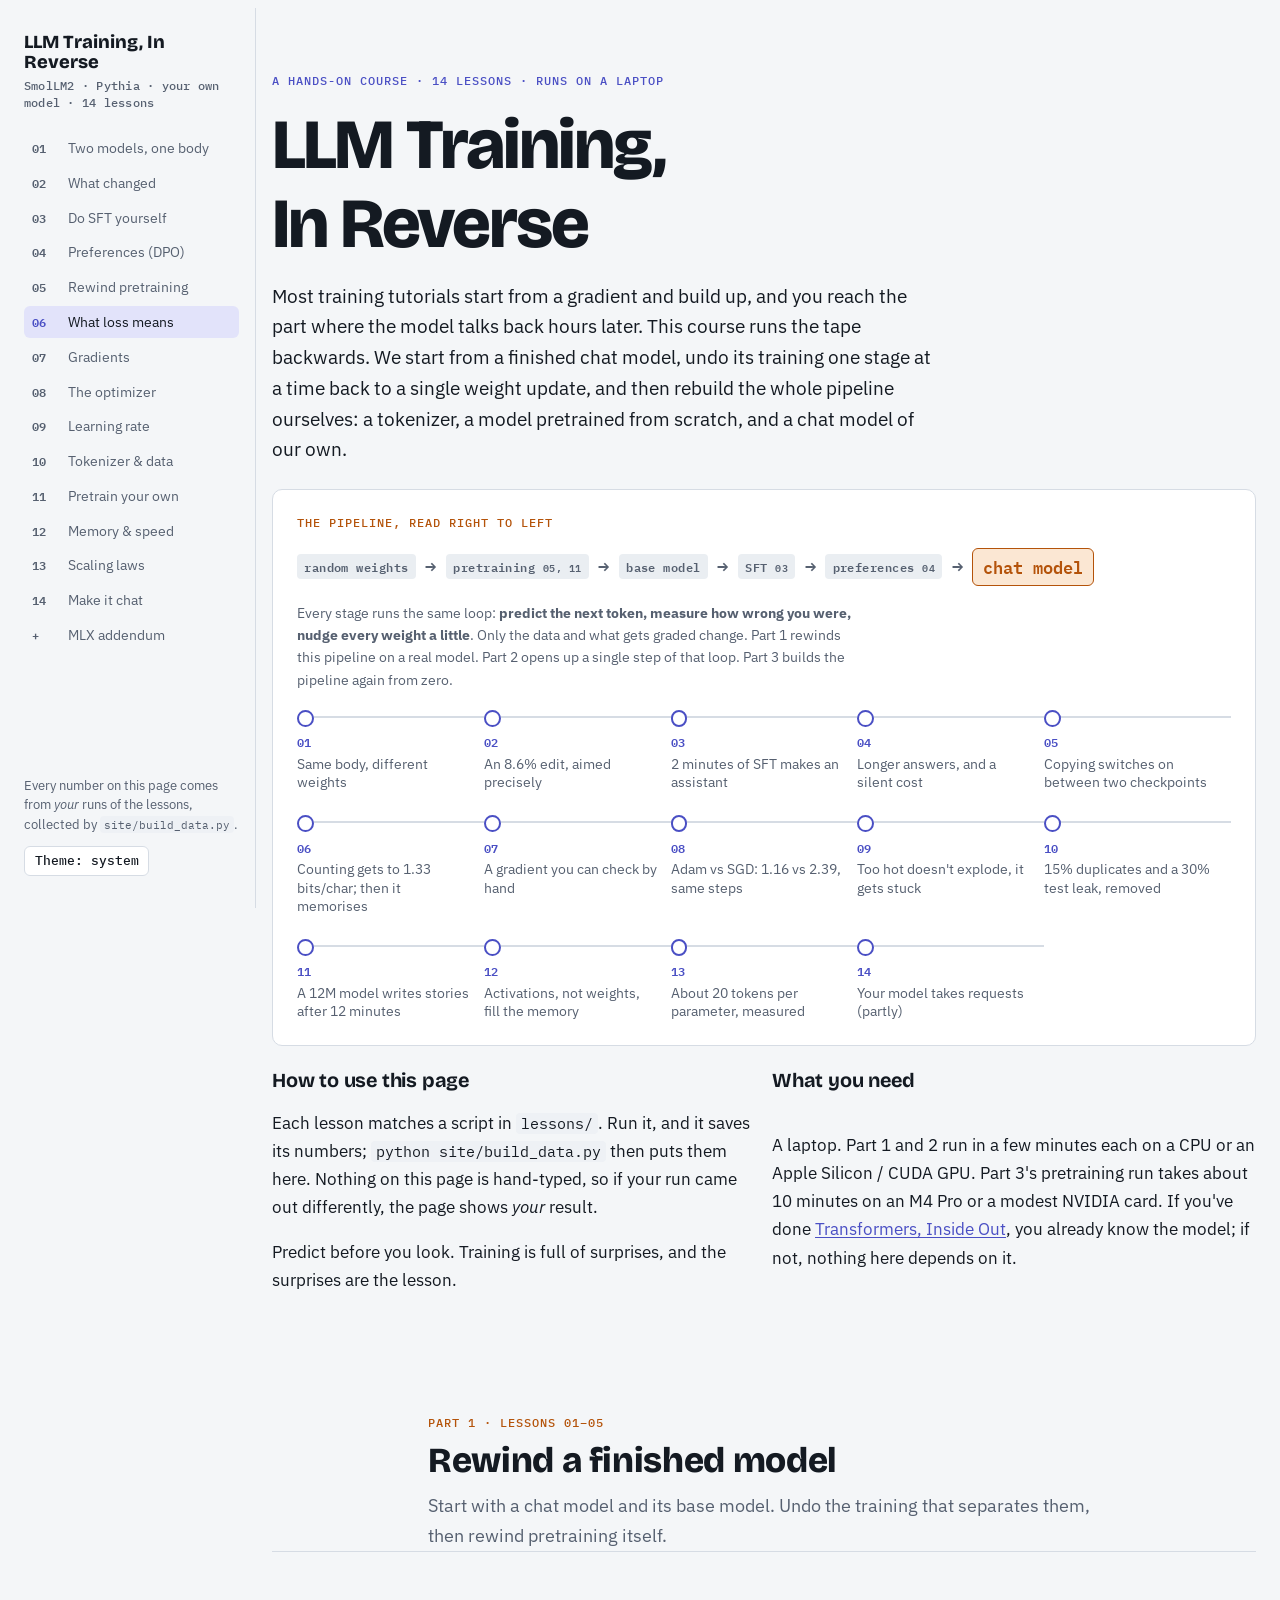
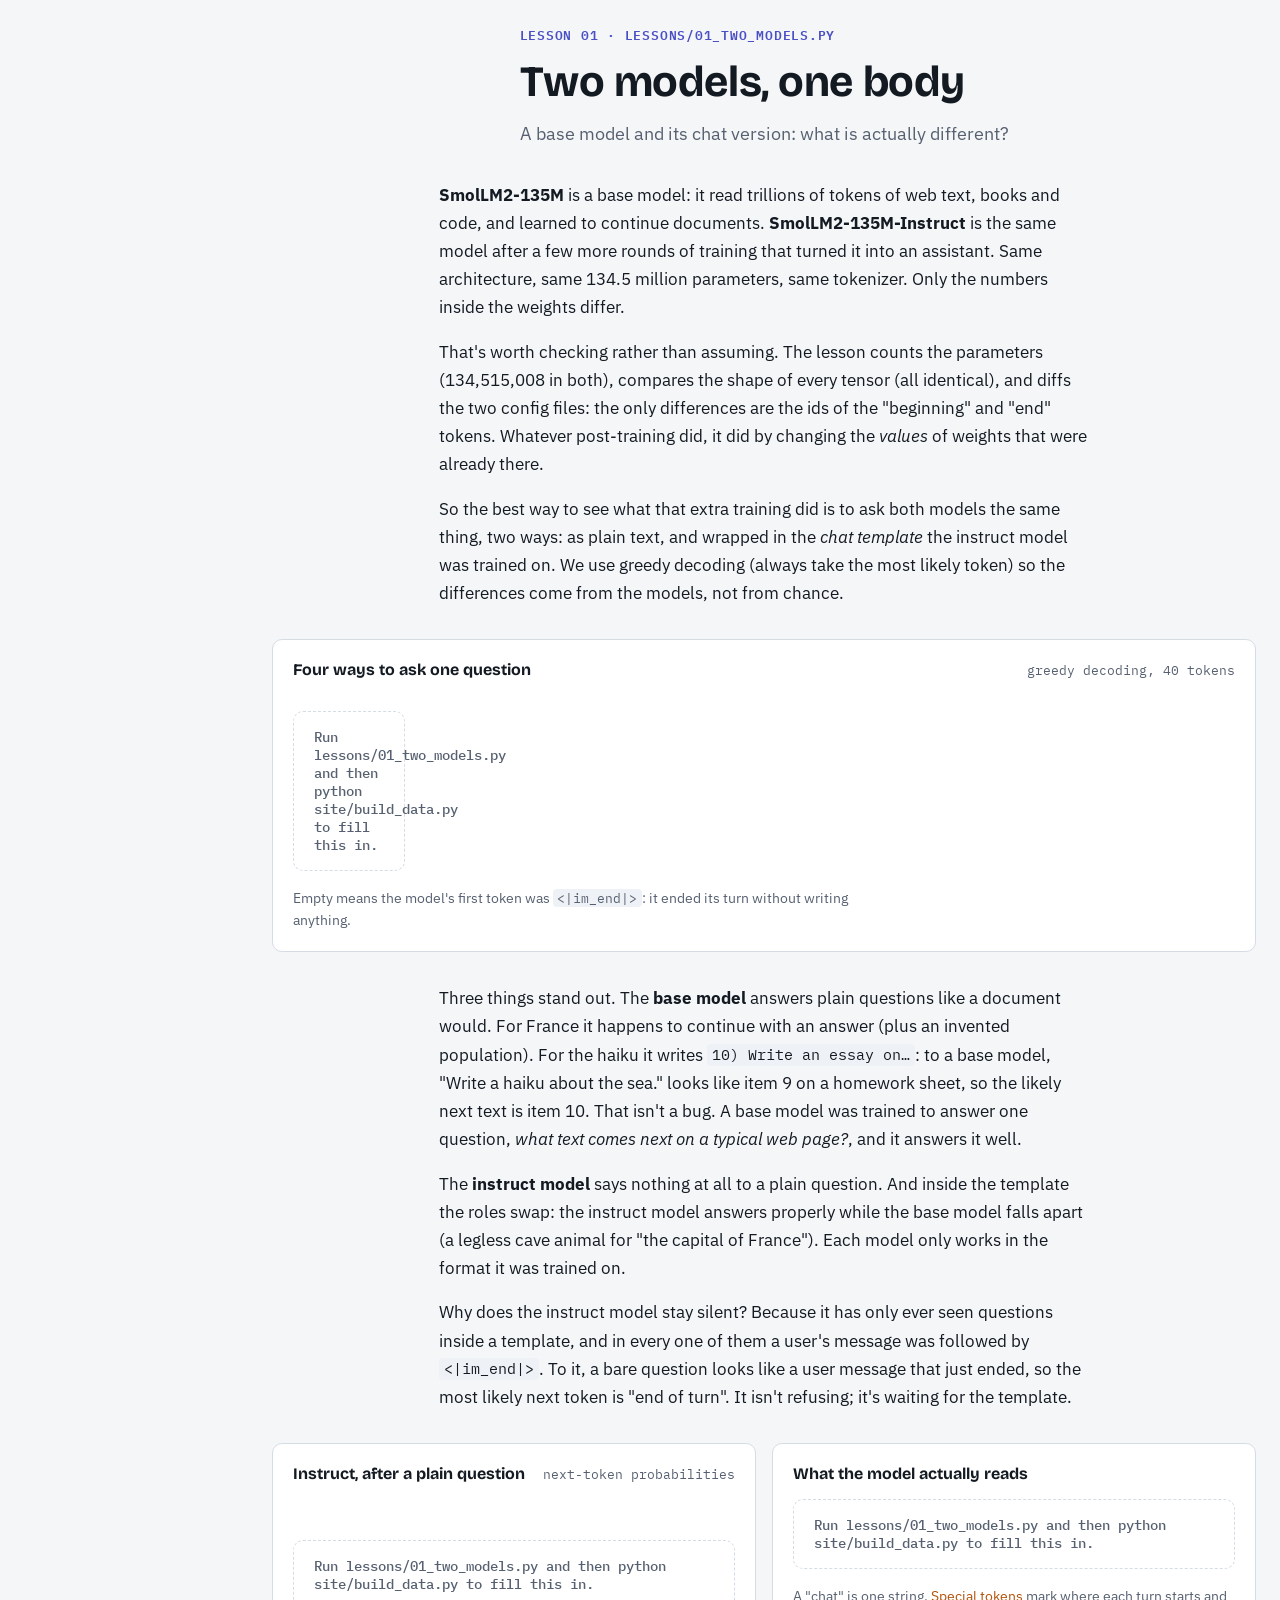
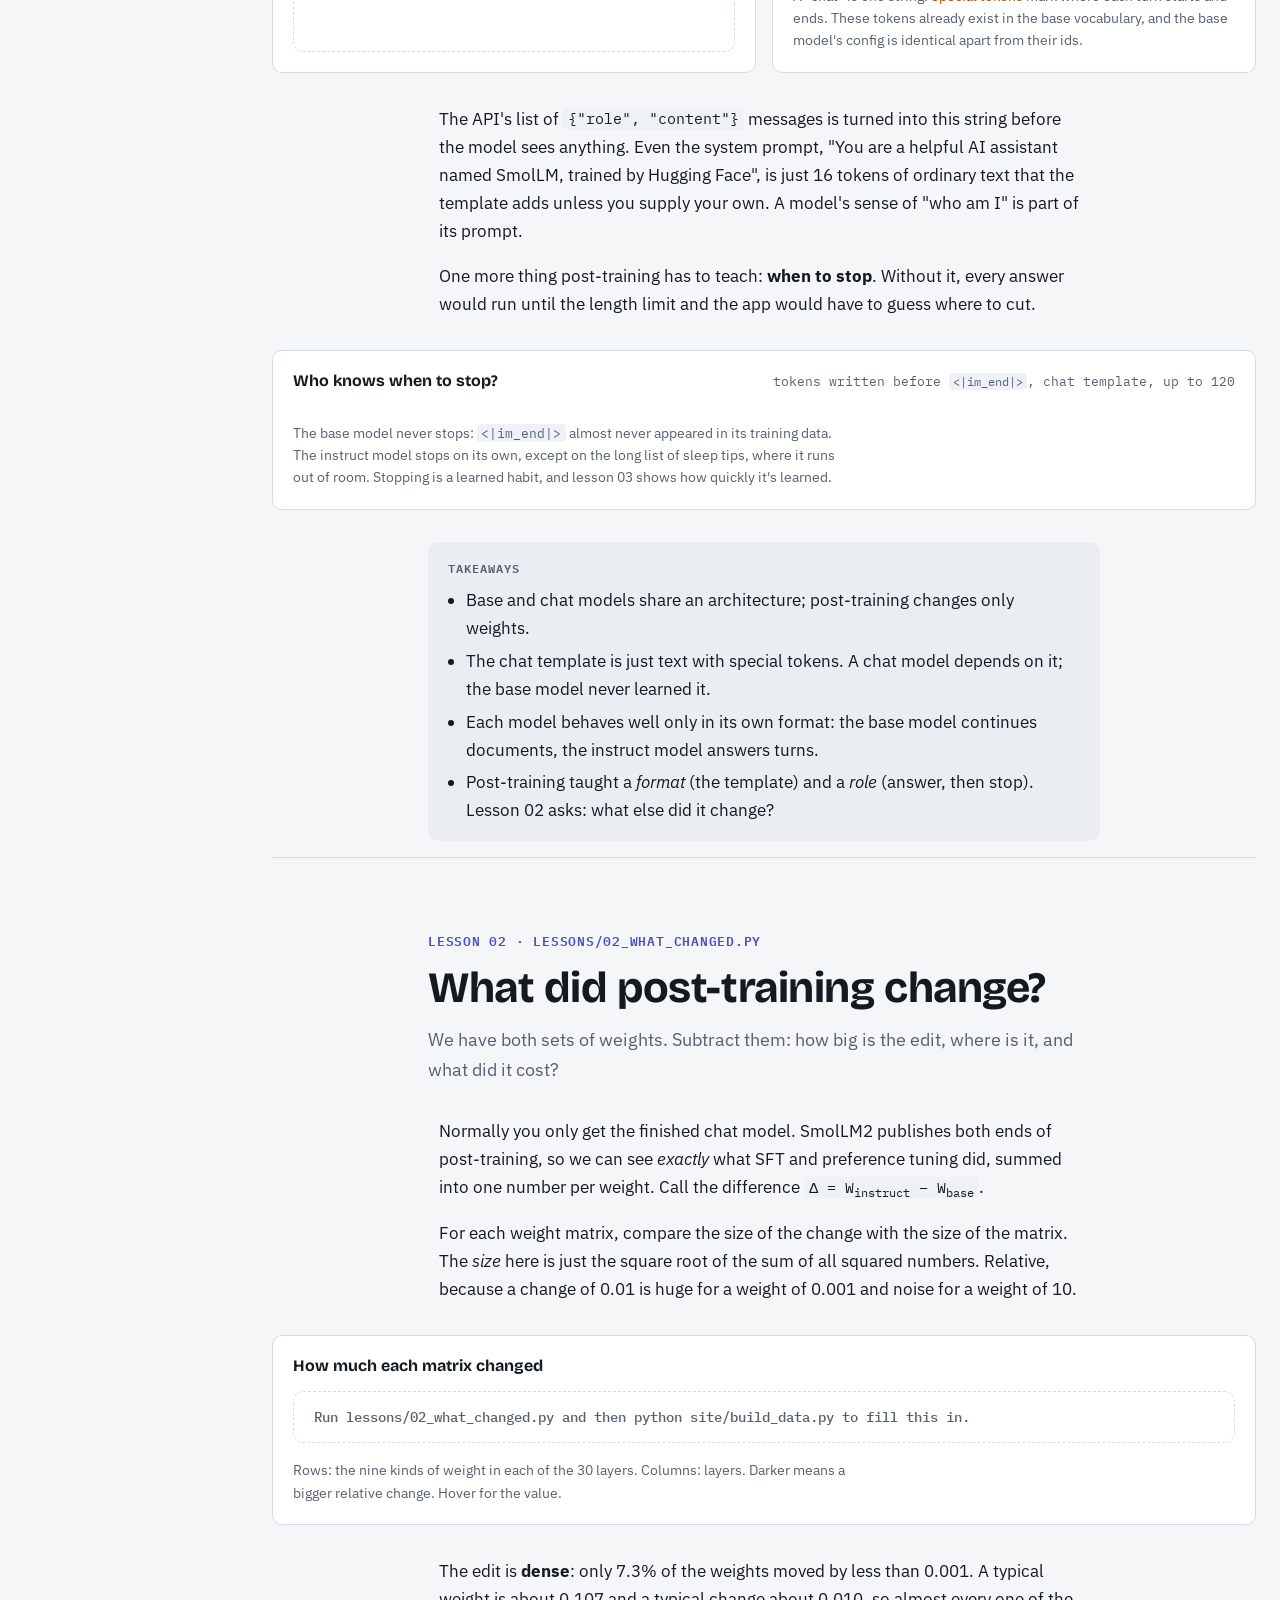
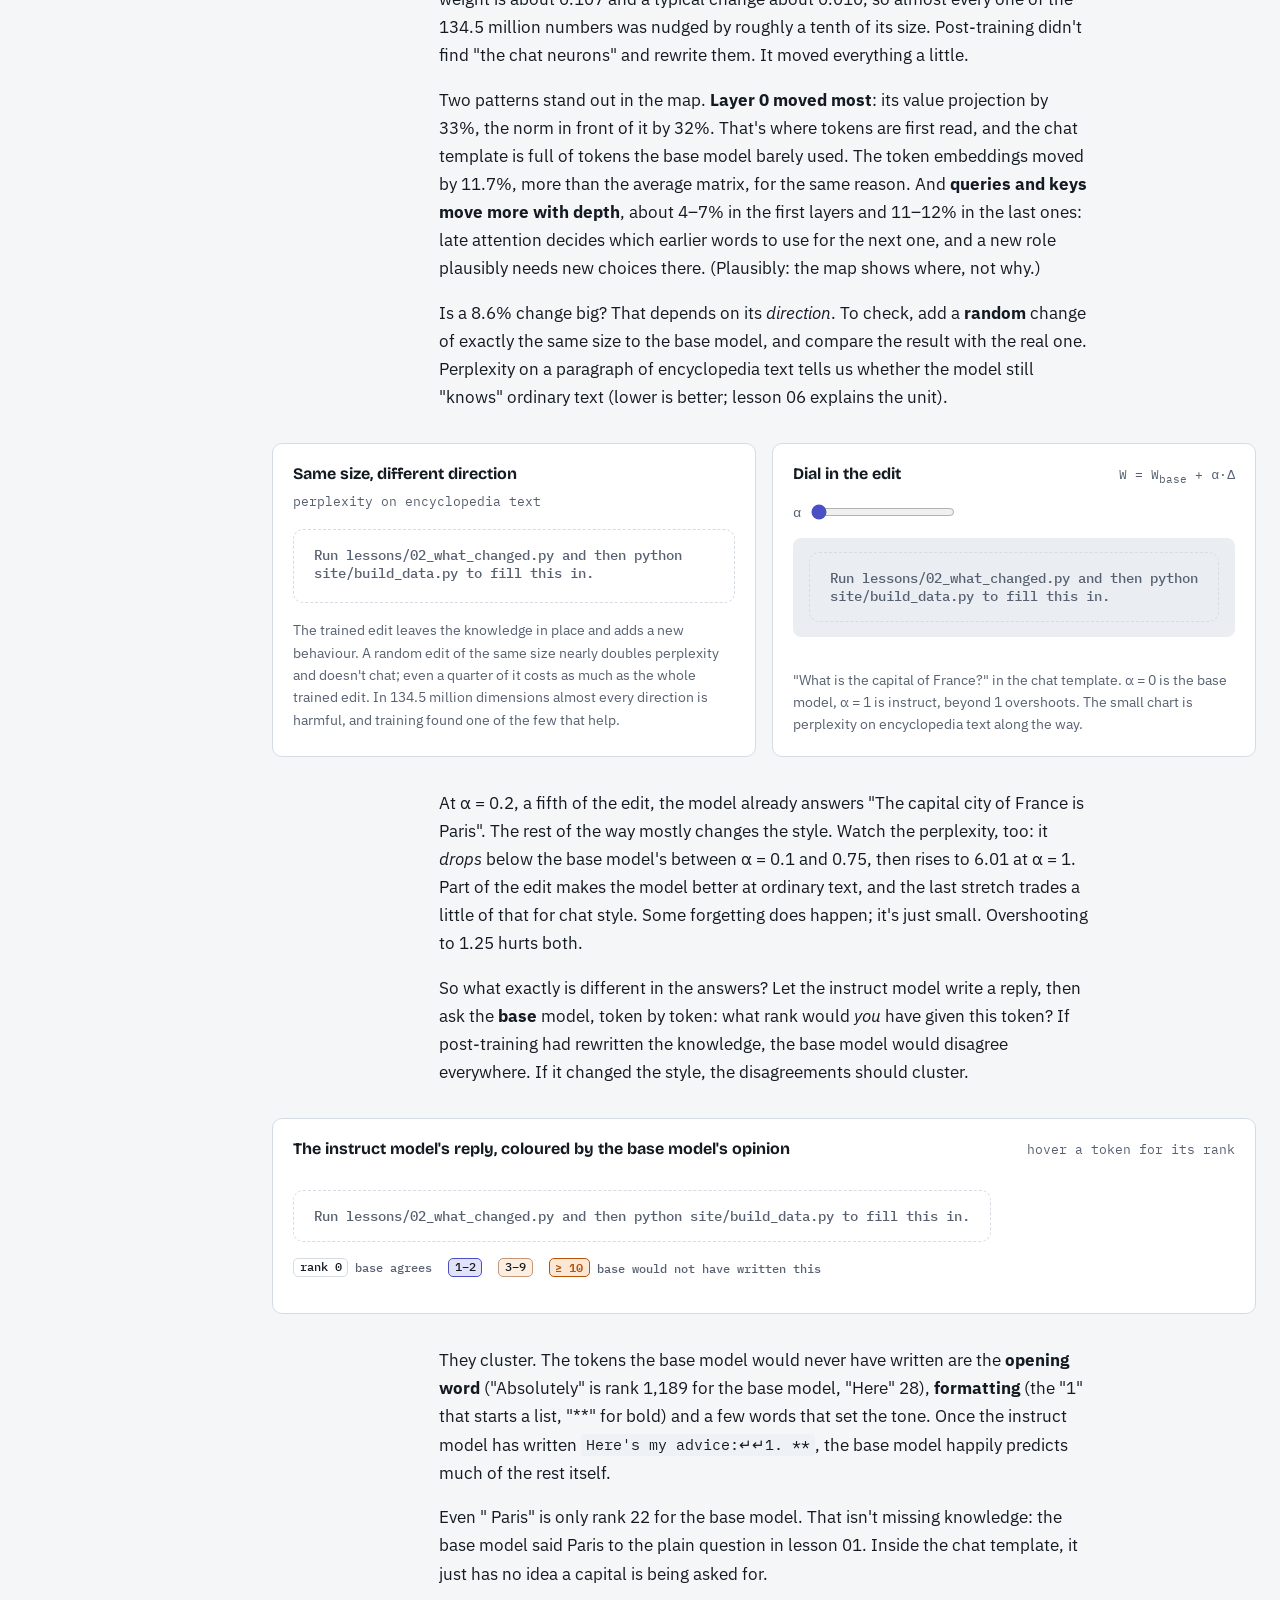
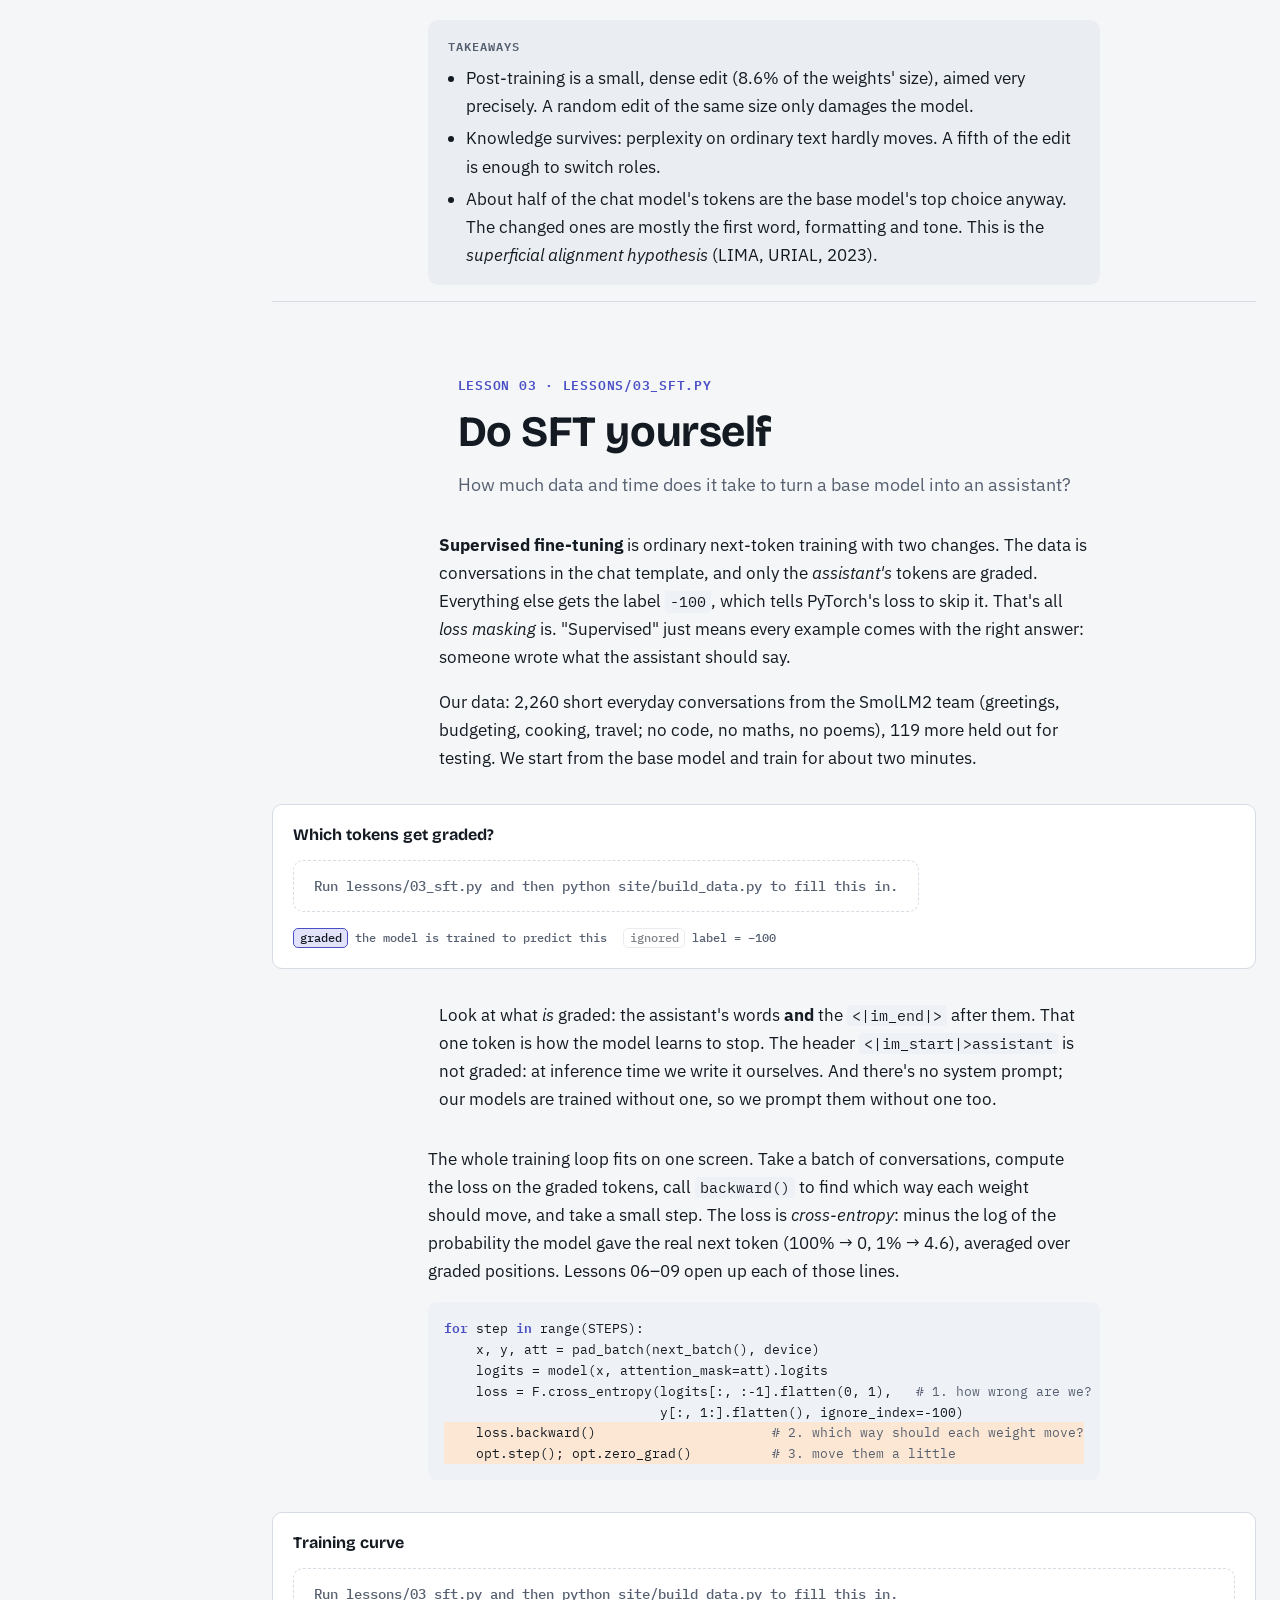
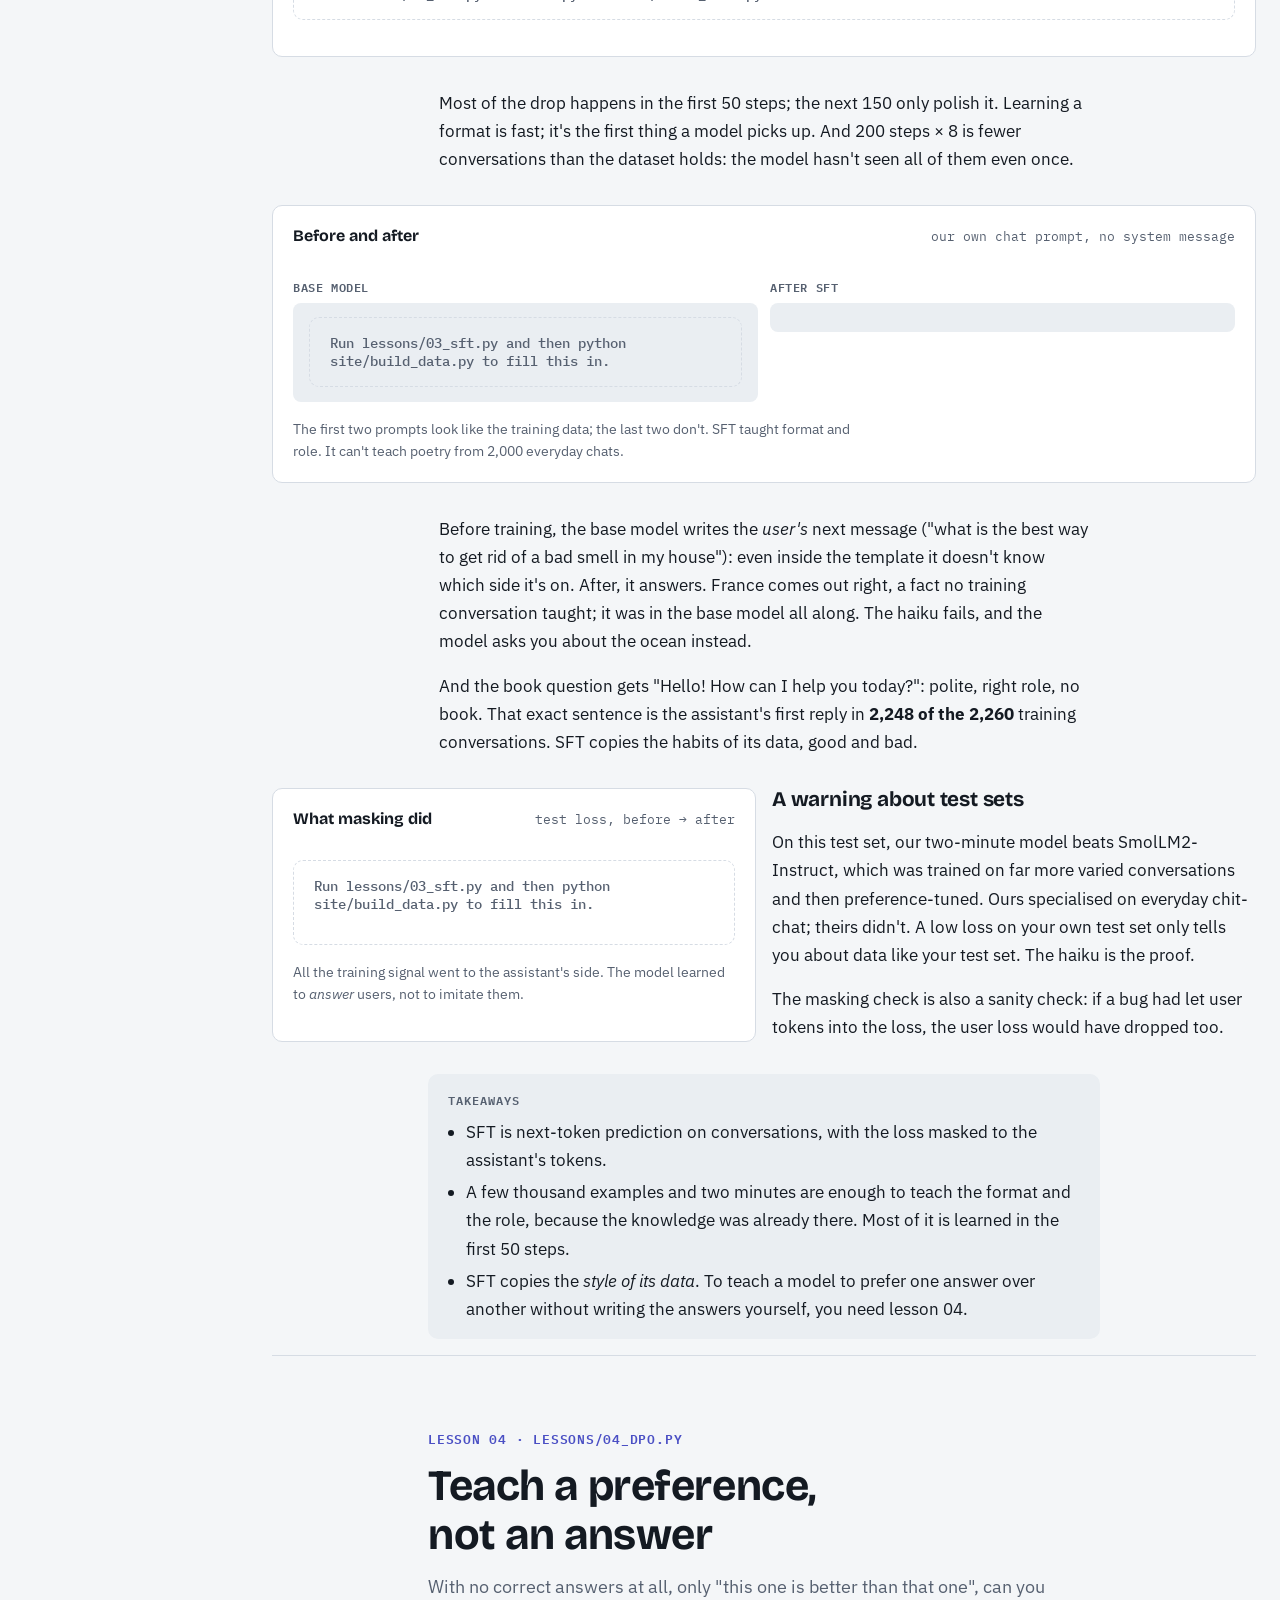
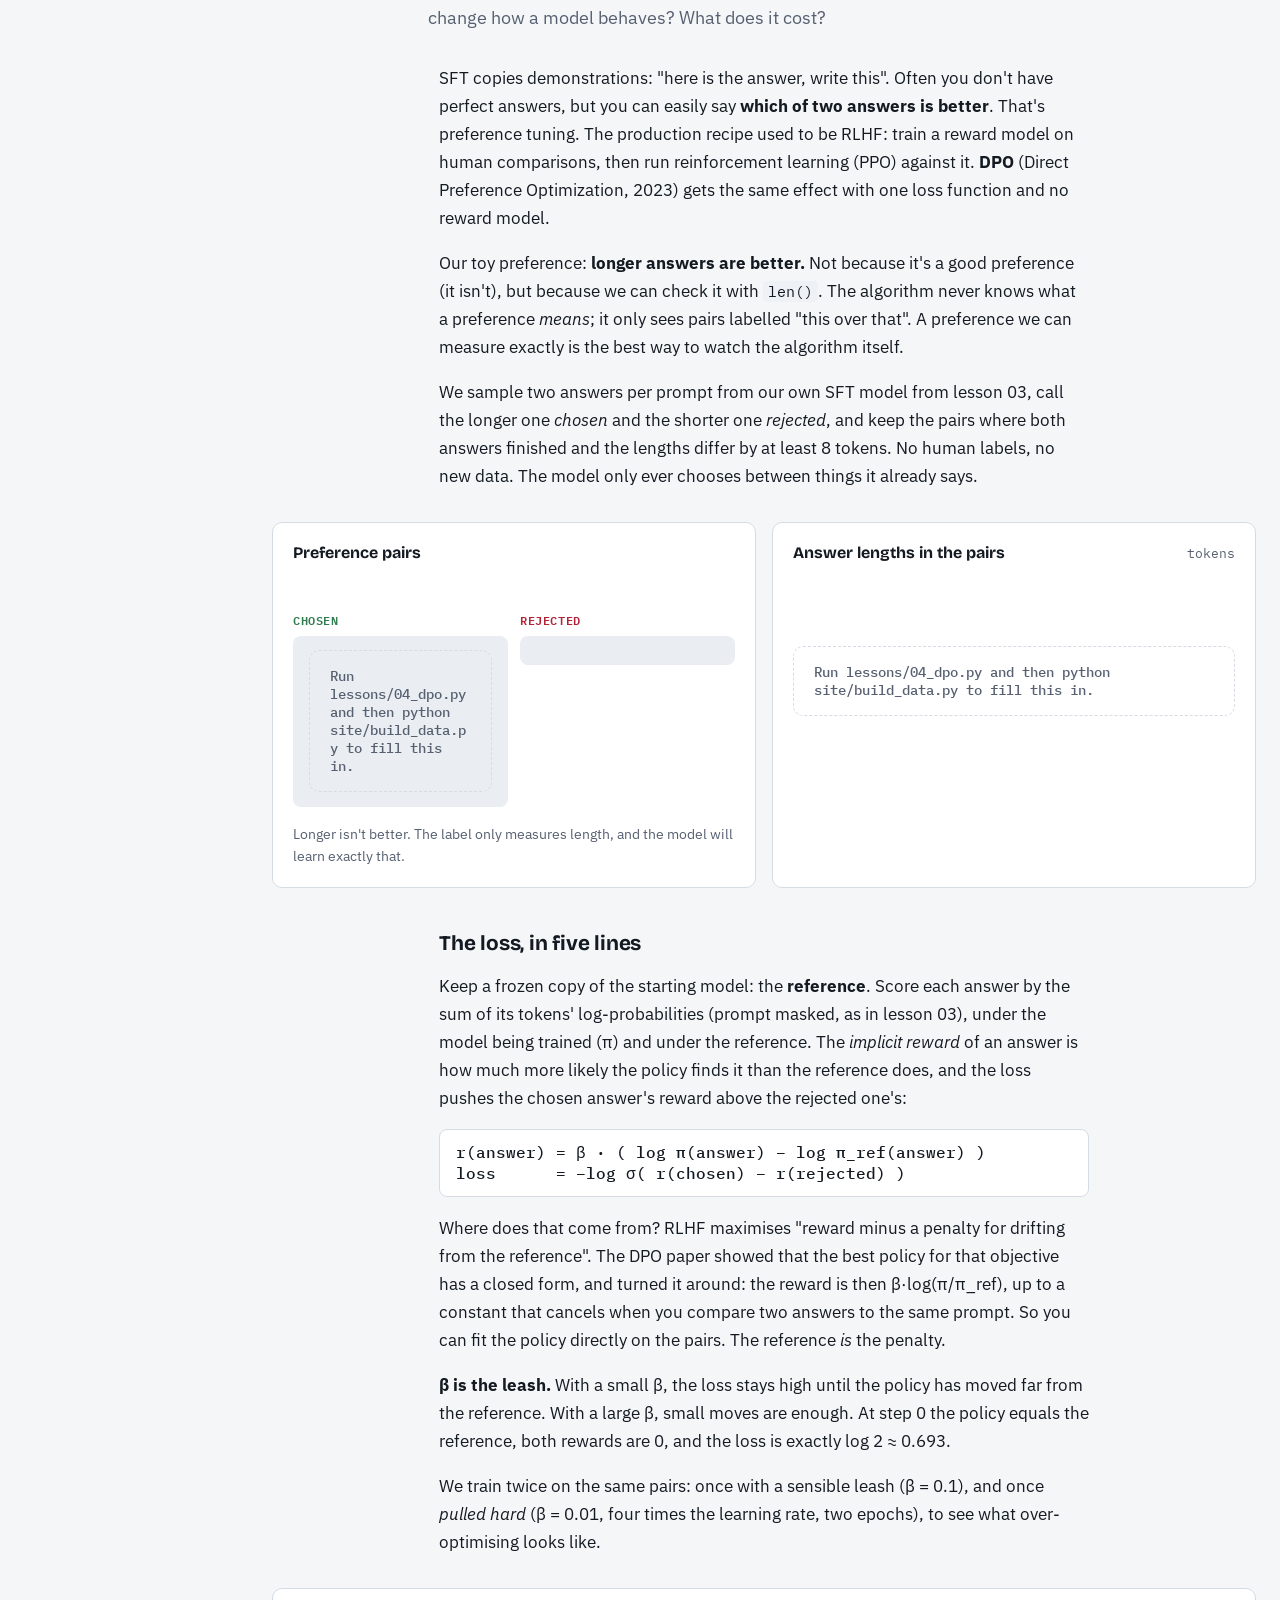
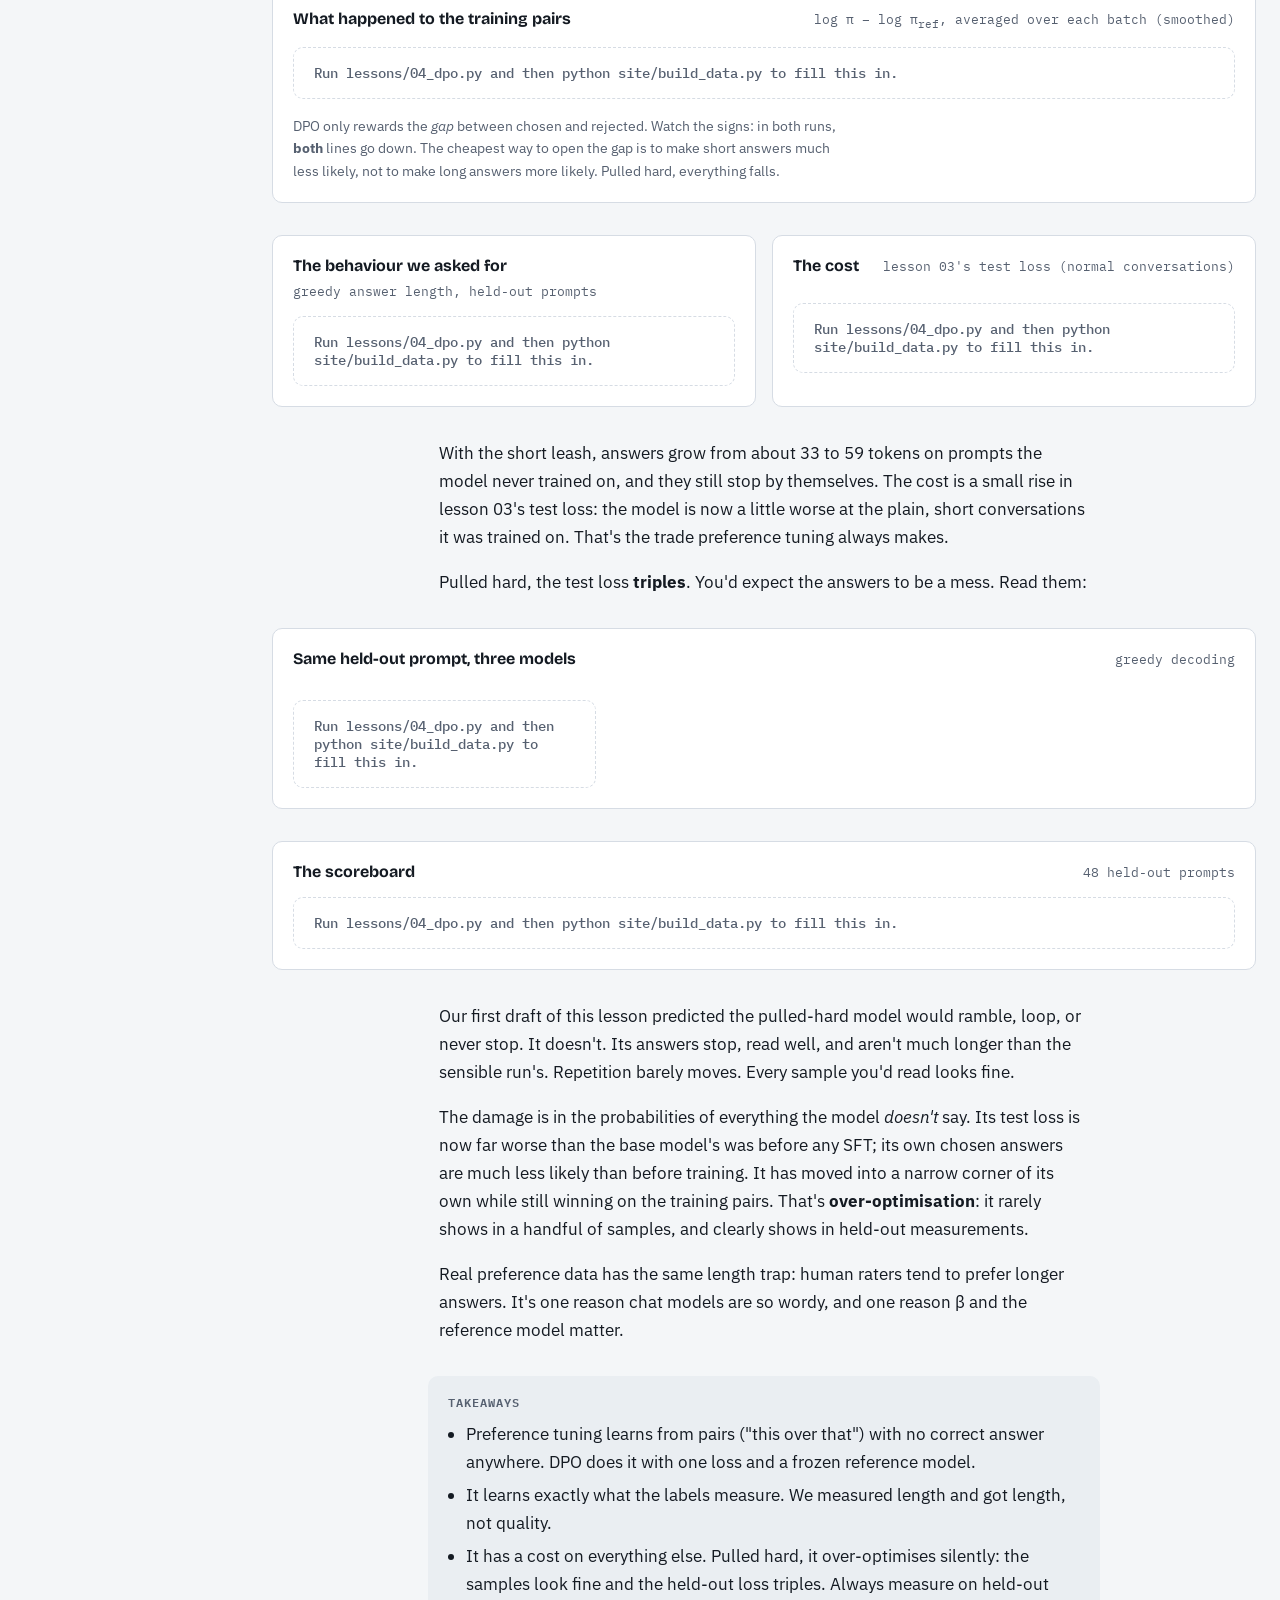
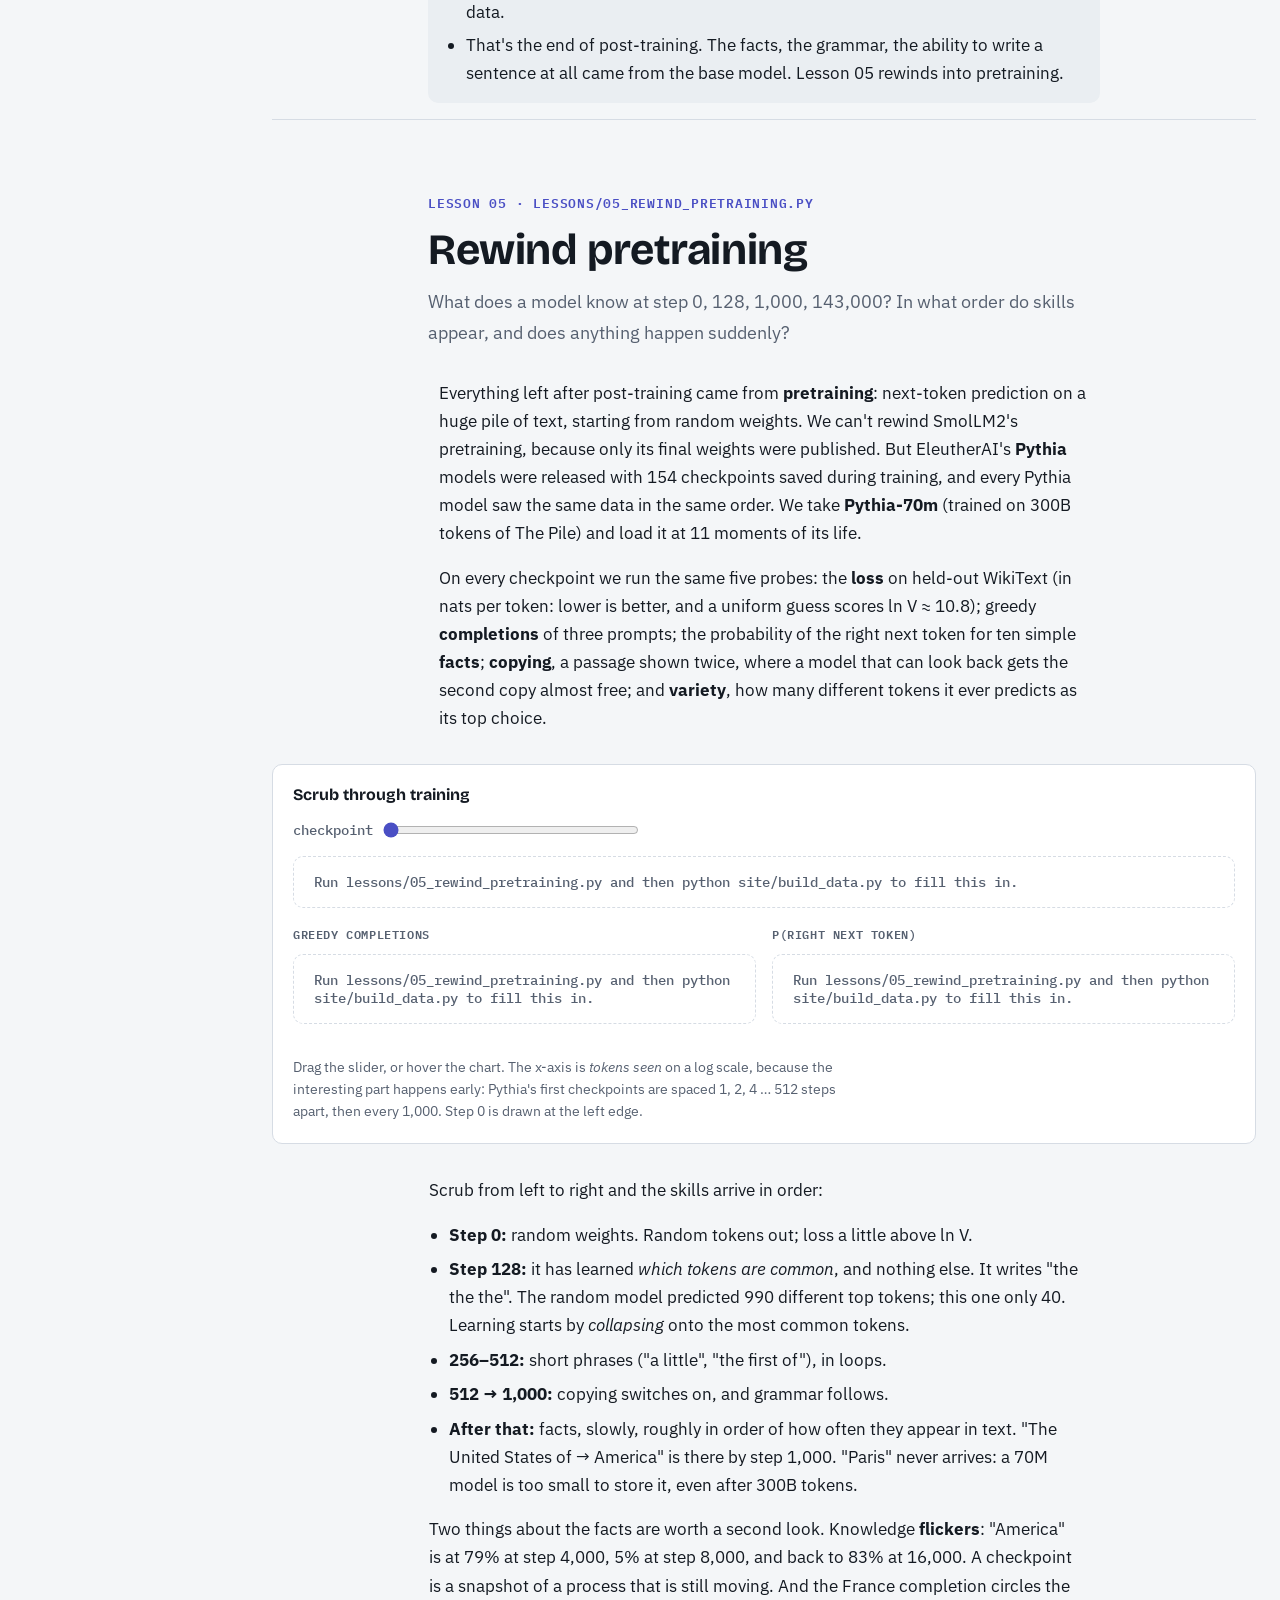
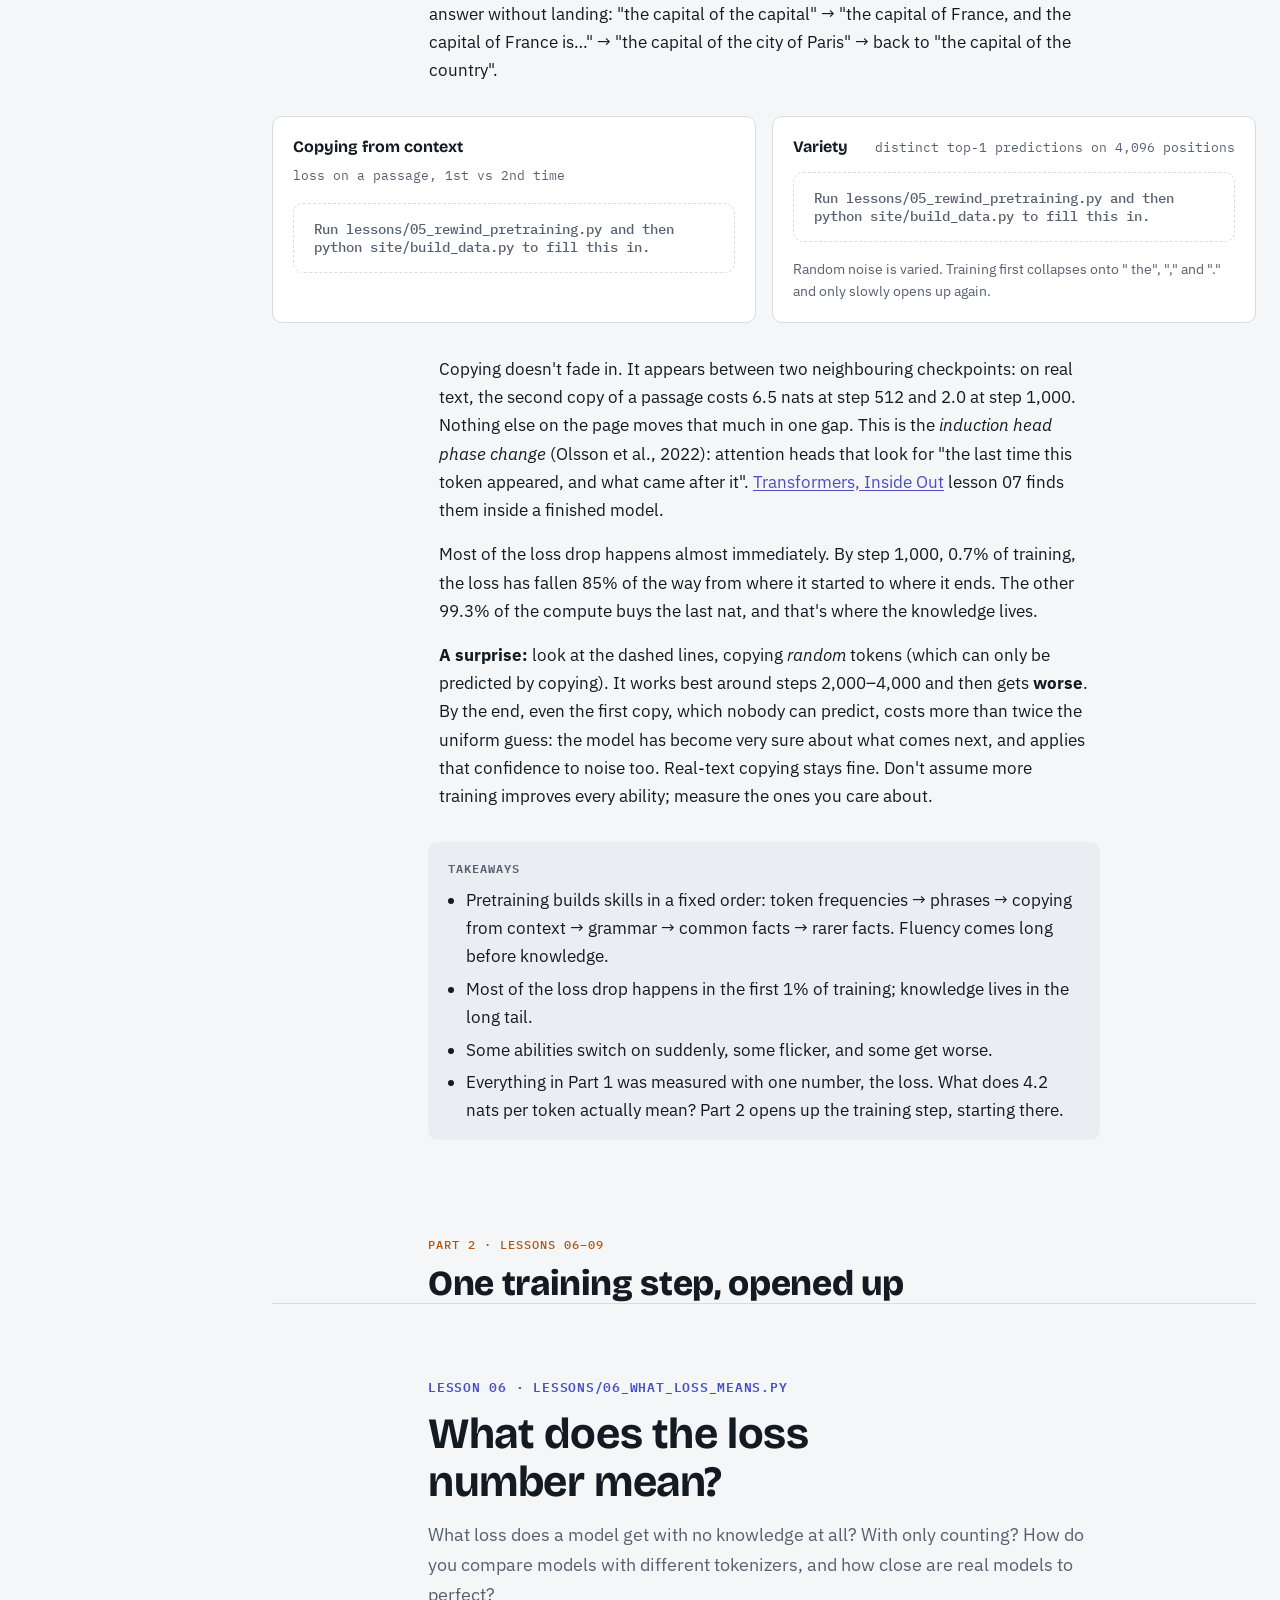
==== commit beff3738: "Site Part 3: sections and widgets for lessons 10-14 and the MLX addendum BPE merge stepper, vocab-si" ====
--- a/site/index.html
+++ b/site/index.html
@@ -26,11 +26,12 @@
     <li><a class="step" href="#l07"><b>07</b><span>Gradients</span></a></li>
     <li><a class="step" href="#l08"><b>08</b><span>The optimizer</span></a></li>
     <li><a class="step" href="#l09"><b>09</b><span>Learning rate</span></a></li>
-    <li><a class="step soon" href="#l10"><b>10</b><span>Tokenizer &amp; data</span></a></li>
-    <li><a class="step soon" href="#l11"><b>11</b><span>Pretrain your own</span></a></li>
-    <li><a class="step soon" href="#l12"><b>12</b><span>Memory &amp; speed</span></a></li>
-    <li><a class="step soon" href="#l13"><b>13</b><span>Scaling laws</span></a></li>
-    <li><a class="step soon" href="#l14"><b>14</b><span>Make it chat</span></a></li>
+    <li><a class="step" href="#l10"><b>10</b><span>Tokenizer &amp; data</span></a></li>
+    <li><a class="step" href="#l11"><b>11</b><span>Pretrain your own</span></a></li>
+    <li><a class="step" href="#l12"><b>12</b><span>Memory &amp; speed</span></a></li>
+    <li><a class="step" href="#l13"><b>13</b><span>Scaling laws</span></a></li>
+    <li><a class="step" href="#l14"><b>14</b><span>Make it chat</span></a></li>
+    <li><a class="step" href="#mlx"><b>+</b><span>MLX addendum</span></a></li>
   </ol>
   <div class="toc-foot">
     <p>Every number on this page comes from <em>your</em> runs of the lessons, collected by <code>site/build_data.py</code>.</p>
@@ -68,11 +69,11 @@
       <li><a href="#l07"><b>07</b><span>A gradient you can check by hand</span></a></li>
       <li><a href="#l08"><b>08</b><span>Adam vs SGD: <span data-n="08.adam">1.16</span> vs <span data-n="08.sgd">2.39</span>, same steps</span></a></li>
       <li><a href="#l09"><b>09</b><span>Too hot doesn't explode, it gets stuck</span></a></li>
-      <li><a href="#l10"><b>10</b><span>Your own tokenizer</span></a></li>
-      <li><a href="#l11"><b>11</b><span>A model that tells stories, in 10 minutes</span></a></li>
-      <li><a href="#l12"><b>12</b><span>Where the memory goes</span></a></li>
-      <li><a href="#l13"><b>13</b><span>Bigger model or more data?</span></a></li>
-      <li><a href="#l14"><b>14</b><span>Your model, chatting</span></a></li>
+      <li><a href="#l10"><b>10</b><span><span data-n="10.dup">15%</span> duplicates and a 30% test leak, removed</span></a></li>
+      <li><a href="#l11"><b>11</b><span>A 12M model writes stories after 12 minutes</span></a></li>
+      <li><a href="#l12"><b>12</b><span>Activations, not weights, fill the memory</span></a></li>
+      <li><a href="#l13"><b>13</b><span>About 20 tokens per parameter, measured</span></a></li>
+      <li><a href="#l14"><b>14</b><span>Your model takes requests (partly)</span></a></li>
     </ol>
   </div>
 
@@ -812,14 +813,337 @@
 </section>
 
 <div class="col part-head"><p class="eyebrow">Part 3 · lessons 10–14</p><h2>Rebuild it from scratch</h2></div>
-<section class="lesson" id="l10"><div class="col lesson-head"><p class="lesson-num">Lesson 10</p><h2>Tokenizer and data</h2></div><div class="col pending">Coming next.</div></section>
-<section class="lesson" id="l11"><div class="col lesson-head"><p class="lesson-num">Lesson 11</p><h2>Pretrain your own</h2></div><div class="col pending">Coming next.</div></section>
-<section class="lesson" id="l12"><div class="col lesson-head"><p class="lesson-num">Lesson 12</p><h2>Memory and speed</h2></div><div class="col pending">Coming next.</div></section>
-<section class="lesson" id="l13"><div class="col lesson-head"><p class="lesson-num">Lesson 13</p><h2>Scaling laws</h2></div><div class="col pending">Coming next.</div></section>
-<section class="lesson" id="l14"><div class="col lesson-head"><p class="lesson-num">Lesson 14</p><h2>Make it chat</h2></div><div class="col pending">Coming next.</div></section>
+<!-- ===================================================== 10 -->
+<section class="lesson" id="l10">
+  <div class="col lesson-head">
+    <p class="lesson-num">Lesson 10 · lessons/10_tokenizer_and_data.py</p>
+    <h2>Where does the data come from?</h2>
+    <p class="question">How does BPE decide what a token is? How big should the vocabulary be? And what can go wrong with the data before training even starts?</p>
+  </div>
+  <div class="col prose">
+    <p>Part 3 rebuilds the pipeline forwards: data (this lesson) → pretraining (11) → making it fit and fast (12) → choosing the size (13) → making it chat (14). The data is <strong>TinyStories</strong>: 2.1 million short stories in simple English, written by GPT-3.5 and GPT-4.</p>
+    <p>Part 2 trained on single characters, which is wasteful: a 128-character window holds about 25 words, and the model spends most of its effort spelling. Every real LLM uses <strong>subword tokens</strong> made by <strong>BPE</strong>, byte-pair encoding. The whole algorithm: start from characters, count every pair of neighbouring tokens, merge the most frequent pair into a new token, repeat.</p>
+  </div>
+
+  <div class="bench panel">
+    <div class="panel-title"><h4>BPE from scratch, merge by merge</h4><span class="hint">learned on 3,000 stories · drag</span></div>
+    <div class="controls"><label>merges <input type="range" id="w10-k" min="0" max="300" step="1" value="10" style="width:min(18rem, 50vw)"><output id="w10-k-out"></output></label></div>
+    <div class="tokrow" id="w10-tok"></div>
+    <div class="grid2">
+      <div id="w10-merges" style="display:grid;gap:.35rem;align-content:start"></div>
+      <div id="w10-curve"></div>
+    </div>
+    <p class="caption" id="w10-cap"></p>
+  </div>
+
+  <div class="col prose">
+    <p>The first merges are common letter pairs ("he", " t", " a"); by merge 7 there's a whole word, " the"; merge 200 is " wanted". The space is part of the token, so " the" and "the" are different tokens, as in almost every modern tokenizer. Each merge helps less than the one before: the curve flattens because the pairs that remain are rarer and rarer.</p>
+    <h3>How big a vocabulary?</h3>
+    <p>Hugging Face's <code>tokenizers</code> does the same on bytes, thousands of times faster. We train it at six sizes, reserving three special tokens for later: <code>&lt;|endoftext|&gt;</code> between stories, and <code>&lt;|im_start|&gt;</code> / <code>&lt;|im_end|&gt;</code> for lesson 14's chat format.</p>
+  </div>
+
+  <div class="bench grid2">
+    <div class="panel">
+      <div class="panel-title"><h4>Vocabulary size vs compression</h4><span class="hint">2,000 validation stories · dashed: SmolLM2 (49k)</span></div>
+      <div id="w10-vocab"></div>
+    </div>
+    <div class="prose" style="align-content:start">
+      <p>Compression improves fast up to a few thousand tokens, then barely moves. TinyStories was generated from a small basic vocabulary, so a few thousand tokens cover nearly every word whole. SmolLM2's 49k-token vocabulary, trained on the whole web, does no better here than our 8k one: most of its tokens are code, other languages and rare words.</p>
+      <p><strong>We pick 4,096</strong>: about <span data-n="10.cpt">4.0</span> characters per token, so a 256-token window holds more than a median story, and the embedding table stays at 1.6M parameters. At lesson 11's width, SmolLM2's table alone would be 18.9M, bigger than our whole model.</p>
+      <div class="tokrow" id="w10-example"></div>
+    </div>
+  </div>
+
+  <div class="col prose">
+    <h3>Look at the data before you train on it</h3>
+    <p>Two classic problems: <strong>duplicates</strong>, which the model sees many times and memorises, and <strong>contamination</strong>, test text that's also in the training set, so the test loss looks better than it is. Both are easy to check with a hash of every story.</p>
+  </div>
+
+  <div class="bench panel">
+    <div class="panel-title"><h4>Data checks</h4><span class="hint">exact matches, by hash</span></div>
+    <div class="stats" id="w10-checks"></div>
+    <p class="caption">Neither is a scandal: a generator asked for millions of short stories from a small vocabulary repeats itself, and web-scale datasets have the same problems at scale. We remove both, so the validation loss in lessons 11–14 measures generalisation, not memory.</p>
+  </div>
+
+  <div class="col prose">
+    <h3>Packing</h3>
+    <p>A training batch is a rectangle of batch × context tokens, but stories have different lengths. The standard answer: glue every story together with <code>&lt;|endoftext|&gt;</code> in between, store the stream as <code>uint16</code> on disk, and cut random windows from it. A window can run from one story into the next, and the model learns that <code>&lt;|endoftext|&gt;</code> means "start over".</p>
+  </div>
+
+  <div class="bench panel">
+    <div class="panel-title"><h4>A 64-token window from the stream</h4><span class="hint" id="w10-streamhint"></span></div>
+    <div class="tokrow" id="w10-window"></div>
+  </div>
+
+  <div class="col">
+    <div class="keys">
+      <p class="label">Takeaways</p>
+      <ul>
+        <li>A tokenizer is compression learned from data: merge the most common pair, repeat. Its vocabulary reflects what it was trained on.</li>
+        <li>For narrow text a small vocabulary compresses as well as a big one; vocabulary size trades sequence length against embedding size.</li>
+        <li>Check the data: 15% duplicates and a 30% validation leak, in a dataset that looks clean.</li>
+        <li>Next: with 229M tokens and Part 2's recipe, can we pretrain a model ourselves?</li>
+      </ul>
+    </div>
+  </div>
+</section>
+
+<!-- ===================================================== 11 -->
+<section class="lesson" id="l11">
+  <div class="col lesson-head">
+    <p class="lesson-num">Lesson 11 · lessons/11_pretrain.py</p>
+    <h2>Pretrain your own model</h2>
+    <p class="question">Can a 12M-parameter model learn to write stories in about ten minutes? Does it go through the same stages Pythia did? How does it compare with SmolLM2-135M on this kind of text?</p>
+  </div>
+  <div class="col prose">
+    <p>Everything comes together. From random weights, Pythia's step 0, we train a Llama-style model (6 layers, width 384, a 256-token window, <span data-n="11.params">12.2M</span> parameters) on lesson 10's token stream with Part 2's recipe: next-token cross-entropy, AdamW, a quick learning-rate check (1e-3 wins again), warmup + cosine decay, clipping at 1.0. 2,700 steps × 8,192 tokens = 22M tokens, 10% of the stream, so no window is seen twice.</p>
+    <p>While it trains, we stop at 15 moments and run lesson 05's probes: validation loss, a sample from the same prompt, and the copy test.</p>
+  </div>
+
+  <div class="bench panel">
+    <div class="panel-title"><h4>Scrub through our own training run</h4><span class="hint" id="w11-when"></span></div>
+    <div class="controls"><label>probe <input type="range" id="w11-i" min="0" max="15" step="1" value="0" style="width:min(18rem, 50vw)"><output id="w11-i-out"></output></label></div>
+    <div id="w11-chart"></div>
+    <p class="lbl muted" style="font:600 .75rem var(--font-mono);text-transform:uppercase;letter-spacing:.05em;margin:0">"Once upon a time, there was a little …" (temperature 0.8)</p>
+    <div class="out-box" id="w11-sample"></div>
+    <div class="stats" id="w11-stats"></div>
+    <p class="caption">Drag the slider or hover the chart. The faint line is training loss, the dots validation loss.</p>
+  </div>
+
+  <div class="col prose">
+    <p>Scrub left to right and it's lesson 05 again, compressed into 2,700 steps: random tokens → frequent words ("too and to, a to.") → real words in salad → phrases ("One day, …") → sentences → story shape. It's fast here, a recognisable story by step 300 (2.5M tokens), because TinyStories is a tiny, regular world. Most of the loss drop is early again: by step 500 the loss has fallen <span data-n="11.frac">88%</span> of the way.</p>
+    <p>One stage is missing. The copy test barely moves: the second copy of a passage costs <span data-n="11.c2">1.75</span> nats against <span data-n="11.c1">1.92</span> for the first, where final Pythia gets 0.55 against 4.99. TinyStories almost never repeats a passage, so there's little reward for learning to copy. <strong>What a model learns depends on what its data rewards.</strong></p>
+  </div>
+
+  <div class="bench grid2">
+    <div class="panel">
+      <div class="panel-title"><h4>Stories from the finished model</h4><span class="hint">temperature 0.8</span></div>
+      <div class="seg" id="w11-storysel"></div>
+      <div class="out-box" id="w11-story" style="white-space:pre-wrap"></div>
+    </div>
+    <div class="panel" style="align-content:start">
+      <div class="panel-title"><h4>Back on lesson 06's ladder</h4><span class="hint">bits per character, TinyStories val</span></div>
+      <div class="bars wide" id="w11-ladder"></div>
+      <p class="caption">Ours is converted at lesson 10's 4.00 characters per token. Lesson 06's validation text still included the leaked stories, so the comparison isn't perfectly like-for-like: the gap to Pythia is too large for that to matter, the gap to SmolLM2 too small to call.</p>
+    </div>
+  </div>
+
+  <div class="col prose">
+    <p>A model 11× smaller than SmolLM2, trained for <span data-n="11.min">12</span> minutes on a laptop, writes stories with characters, dialogue, a problem and an ending, and on its own turf it lands at <span data-n="11.bpc">0.69</span> bits per character, between Pythia-70m and SmolLM2. Read the stories closely and the small-model glitches show: "showed thes to all owner", a laser found in a box and hugged, a dog that vanishes from his own story. Grammar and story shape are learned; keeping track of what's going on isn't, yet.</p>
+  </div>
+
+  <div class="col">
+    <div class="keys">
+      <p class="label">Takeaways</p>
+      <ul>
+        <li>The whole pipeline fits in one script and trains a working base model in minutes.</li>
+        <li>It learns in the same order Pythia did: frequencies → words → phrases → grammar → story structure.</li>
+        <li>Specialists go far on their own turf, and they learn what their data rewards (stories yes, copying barely).</li>
+        <li>The loss was still falling. Next: what limits speed and size, and was 12M the right size?</li>
+      </ul>
+    </div>
+  </div>
+</section>
+
+<!-- ===================================================== 12 -->
+<section class="lesson" id="l12">
+  <div class="col lesson-head">
+    <p class="lesson-num">Lesson 12 · lessons/12_memory_and_speed.py</p>
+    <h2>What limits training?</h2>
+    <p class="question">Where does the memory go? What can you trade for it? And how close does our training loop get to what the hardware can do?</p>
+  </div>
+  <div class="col prose">
+    <p>Scale lesson 11's model up and two walls appear: <strong>memory</strong> (weights, gradients, optimizer state and activations must all fit on the device) and <strong>speed</strong> (how many tokens per second the hardware can push through). On paper, fp32 AdamW needs 16 bytes per parameter (lesson 08), before a single activation. Here's the device's memory counter through one real training step of our model at batch 32:</p>
+  </div>
+
+  <div class="bench grid2">
+    <div class="panel">
+      <div class="panel-title"><h4>One training step</h4><span class="hint" id="w12-stagehint">MB on the device</span></div>
+      <div class="bars wide" id="w12-stages"></div>
+      <p class="caption" id="w12-stagecap"></p>
+    </div>
+    <div class="panel">
+      <div class="panel-title"><h4>Activations vs batch size</h4><span class="hint">MB</span></div>
+      <div id="w12-act"></div>
+    </div>
+  </div>
+
+  <div class="col prose">
+    <p><strong>Activations dominate</strong>: <span data-n="12.actx">41</span>× the weights at the peak of the forward pass. Every layer keeps its inputs, attention outputs and MLP intermediates until backward needs them (lesson 07), and they grow exactly in proportion to the batch. <strong>Activation checkpointing</strong> keeps only each layer's input and recomputes the rest during backward: <span data-n="12.ck">8.2</span>× less activation memory, for <span data-n="12.ckslow">1.31</span>× the time.</p>
+    <h3>Speed</h3>
+  </div>
+
+  <div class="bench grid2">
+    <div class="panel">
+      <div class="panel-title"><h4>Throughput vs batch size</h4><span class="hint" id="w12-dev"></span></div>
+      <div id="w12-speed"></div>
+    </div>
+    <div class="panel">
+      <div class="panel-title"><h4>Tricks, timed</h4><span class="hint">batch 32</span></div>
+      <div class="bars wide" id="w12-prec"></div>
+      <div class="stats" id="w12-stats" style="margin-top:1rem"></div>
+    </div>
+  </div>
+
+  <div class="col prose">
+    <p>Small batches waste the hardware: every step pays fixed costs (launching hundreds of GPU kernels, the optimizer touching every weight). Throughput rises until batch 8 and then it's flat: the device is full. Past that point a bigger batch is an optimisation choice (lesson 09), not a speed one.</p>
+    <p><strong>Gradient accumulation</strong> (4 batches of 8, gradients added, one step) gives the same gradient as one batch of 32: largest difference <span data-n="12.acc">3.9e−7</span> against gradients up to 0.1. Divide each piece's loss by 4, or you've silently multiplied the learning rate by 4. <strong>bf16 and fp16 autocast</strong> make no difference on Apple Silicon; on an NVIDIA GPU with tensor cores they're typically 2–3× faster. Run the lesson on CUDA to see it.</p>
+    <p>Training costs about 6 × parameters × tokens FLOPs, so our best throughput is <span data-n="12.tflops">2.6</span> TFLOP/s of useful work, roughly 30% of the M4 Pro GPU's ~9 TFLOP/s fp32 peak. Large runs reach 30–50%; tiny models usually less.</p>
+  </div>
+
+  <div class="bench panel">
+    <div class="panel-title"><h4>Will it fit?</h4><span class="hint">weights + grads + optimizer state, before activations</span></div>
+    <div class="scroll-x"><table class="data" id="w12-sizes"></table></div>
+    <p class="caption">Mixed precision adds a bf16 copy of the weights (18 bytes per parameter); its savings are in activations and time. A 7B model runs on a laptop and needs several big GPUs to train.</p>
+  </div>
+
+  <div class="col">
+    <div class="keys">
+      <p class="label">Takeaways</p>
+      <ul>
+        <li>Training memory = 16 bytes/param (fp32 AdamW) + activations, and activations dominate: 98% of the peak here.</li>
+        <li>Every fix is a trade: accumulation costs time (exact maths), checkpointing costs a forward pass, mixed precision needs the right hardware.</li>
+        <li>Small models can't fill a GPU. Compute budgets are counted in FLOPs, not steps. Next: how should a FLOP budget be split between model size and data?</li>
+      </ul>
+    </div>
+  </div>
+</section>
+
+<!-- ===================================================== 13 -->
+<section class="lesson" id="l13">
+  <div class="col lesson-head">
+    <p class="lesson-num">Lesson 13 · lessons/13_scaling_laws.py</p>
+    <h2>Bigger model or more data?</h2>
+    <p class="question">For a fixed compute budget, what's the best model size? Do we get anything like Chinchilla's 20 tokens per parameter?</p>
+  </div>
+  <div class="col prose">
+    <p>Training cost is about <strong>C ≈ 6 × N × D</strong> (N parameters, D tokens), so for a fixed budget, doubling N halves D. <em>Chinchilla</em> (Hoffmann et al., 2022) measured the best split: grow N and D together, about 20 tokens per parameter. Earlier work (Kaplan et al., 2020) had said: mostly grow N. Much of the difference came from one detail, which we reproduce below.</p>
+    <p>The method is the same one used to plan real runs: pick a budget, train a family of sizes for exactly C / 6N tokens each (with a schedule that ends at the last step), and find the bottom of the curve. Eight sizes, two budgets, thirteen runs, 4.4 minutes.</p>
+  </div>
+
+  <div class="bench panel">
+    <div class="panel-title"><h4>IsoFLOP curves</h4><span class="hint">same compute along each curve · dashed: fitted parabola · hover a point</span></div>
+    <div id="w13-iso"></div>
+    <div class="stats" id="w13-opt"></div>
+  </div>
+
+  <div class="col prose">
+    <p>Both curves are U-shapes. Too small, and the model can't absorb the data; too big, and it doesn't see enough of it. With the same FLOPs, the 5.7M model is far worse than one 16× smaller. Near the bottom it's forgiving (2× off costs ~0.1–0.2 nats); 10× off costs a nat or more. And the bottom moves right as the budget grows, landing at <span data-n="13.r1">16</span> and <span data-n="13.r2">20</span> tokens per parameter: Chinchilla's neighbourhood, with models 10,000× smaller on one narrow dataset.</p>
+    <p>Treat it with care: two budgets, one seed, parabolas on lopsided curves, and the biggest models on the small budget get only a few dozen steps, so part of their loss is "too few steps" rather than "too few tokens". The method is right; the precision isn't.</p>
+    <h3>The schedule detail that changed the answer</h3>
+    <p>Kaplan et al. read losses off long runs at intermediate points, with the learning rate still high. Lesson 09 showed the final drop comes from the decay itself. Same model (0.73M), same 2,242 steps, same data, two schedules:</p>
+  </div>
+
+  <div class="bench grid2">
+    <div class="panel">
+      <div class="panel-title"><h4>Same steps, different schedule</h4><span class="hint">val loss</span></div>
+      <div class="bars wide" id="w13-sched"></div>
+      <p class="caption">Both: 0.73M params, 2,242 steps. "Sized for 4×": a cosine schedule planned for 4× the steps, stopped at the budget. Caught mid-schedule, a run looks worse than it is, and the penalty is biggest for the short runs of big models. That bias pushed Kaplan towards bigger models.</p>
+    </div>
+    <div class="prose" style="align-content:start">
+      <h3 style="margin:0">And lesson 11?</h3>
+      <p>Its 12.2M model saw 22M tokens: <span data-n="13.l11">1.8</span> tokens per parameter, far on the "too big" side. At ~20 tokens per parameter, the same 1.6e15 FLOPs would suggest about 4M parameters on ~70M tokens. (Small models run fewer FLOP/s on our hardware, lesson 12, so "same compute" isn't quite "same minutes".) Real labs often go the other way on purpose: a smaller model trained <em>past</em> the optimum costs more to train and less to run.</p>
+    </div>
+  </div>
+
+  <div class="col">
+    <div class="keys">
+      <p class="label">Takeaways</p>
+      <ul>
+        <li>Compute is the budget; every split between N and D is a different model.</li>
+        <li>The best split can be measured with a handful of small runs, and here it lands near Chinchilla's ~20 tokens per parameter.</li>
+        <li>Fair comparisons need schedules that end where the run ends.</li>
+        <li>Our lesson 11 model is a base model, like SmolLM2 in lesson 01. Last step: make it chat.</li>
+      </ul>
+    </div>
+  </div>
+</section>
+
+<!-- ===================================================== 14 -->
+<section class="lesson" id="l14">
+  <div class="col lesson-head">
+    <p class="lesson-num">Lesson 14 · lessons/14_make_it_chat.py</p>
+    <h2>Make <em>your</em> model chat</h2>
+    <p class="question">Can a 12M model learn to follow instructions? How much of lesson 03's recipe carries over unchanged?</p>
+  </div>
+  <div class="col prose">
+    <p>The tape has run all the way back and forward again. In lesson 03 we made someone else's base model an assistant. Now we do the same to <strong>our own</strong> model from lesson 11, born in this course from random weights.</p>
+    <p>It only knows children's stories, so its "chat" is a story writer that takes requests: <em>"Write a story that uses the words dog, ball and happy. Include dialogue."</em> The data is TinyStoriesInstruct, where every story comes with the words and features it was written from: <span data-n="14.ntrain">10,953</span> one-turn conversations for training. That gives us something lesson 03 didn't have, <strong>a way to check whether the instruction was followed</strong>: does the story use the words, does it have dialogue when asked, and does the model end its turn by itself?</p>
+    <p>The recipe is lesson 03's, unchanged: same chat template, same masking (only the story and <code>&lt;|im_end|&gt;</code> are graded), same loop. 600 steps of 16 conversations.</p>
+  </div>
+
+  <div class="bench grid2">
+    <div class="panel">
+      <div class="panel-title"><h4>Following instructions</h4><span class="hint">before → after SFT</span></div>
+      <div class="bars wide" id="w14-scores"></div>
+      <p class="caption" id="w14-scorecap"></p>
+    </div>
+    <div class="panel">
+      <div class="panel-title"><h4>SFT loss</h4><span class="hint">story tokens only</span></div>
+      <div id="w14-loss"></div>
+    </div>
+  </div>
+
+  <div class="bench panel">
+    <div class="panel-title"><h4>Before and after, same request</h4><span class="hint">held-out requests · requested words highlighted when used</span></div>
+    <div class="seg" id="w14-sel"></div>
+    <p class="lbl muted" id="w14-ask" style="font:500 .9rem var(--font-body)"></p>
+    <div class="pair">
+      <div><p class="lbl">pretrained only</p><div class="out-box" id="w14-before"></div></div>
+      <div><p class="lbl">after SFT</p><div class="out-box" id="w14-after"></div></div>
+    </div>
+  </div>
+
+  <div class="col prose">
+    <p>Before SFT the model has never seen <code>&lt;|im_start|&gt;</code> or <code>&lt;|im_end|&gt;</code>. It ignores the request, writes <em>a</em> story (sometimes starting with the moral, sometimes several in a row) and never ends its turn. After SFT it stops by itself almost every time and uses the requested words 5× more often, though far from always. Across the saved examples, the story is fluent and about <em>one</em> of the things asked for. In all five saved examples the <em>first</em> requested word is missing (in one, the third as well): five examples prove nothing, but it's exactly the kind of pattern a real evaluation would break down.</p>
+    <p><strong>Watch the dialogue number.</strong> It rests on only 30 requests, most TinyStories have dialogue anyway, and across our runs it moved by up to ±15 points from one run to the next. Before you believe a metric moved, check how many samples it rests on.</p>
+  </div>
+
+  <div class="bench panel">
+    <div class="panel-title"><h4>Your model, taking requests</h4><span class="hint">temperature 0.7</span></div>
+    <div class="seg" id="w14-csel"></div>
+    <div class="out-box" id="w14-custom" style="white-space:pre-wrap"></div>
+    <p class="caption">Fluent, ends cleanly, follows part of the request. A 12M model with 12 minutes of pretraining and 600 steps of SFT follows instructions <em>partly</em>. SFT taught format and role; the story-writing came from pretraining, just as in lesson 03.</p>
+  </div>
+
+  <div class="col">
+    <div class="keys">
+      <p class="label">Takeaways</p>
+      <ul>
+        <li>Lesson 03's recipe works unchanged on a model we built ourselves. SFT doesn't care where the base model came from.</li>
+        <li>A checkable instruction turns "seems better" into a number. That's the core of every instruction-following benchmark, and what you'd need to add lesson 04's DPO here.</li>
+        <li>Small samples make noisy metrics. Count before you celebrate.</li>
+        <li>The whole pipeline, end to end, is now yours: data → tokenizer → pretraining → SFT.</li>
+      </ul>
+    </div>
+  </div>
+</section>
+
+<!-- ===================================================== MLX -->
+<section class="lesson" id="mlx">
+  <div class="col lesson-head">
+    <p class="lesson-num">Addendum · lessons/mlx_addendum.py</p>
+    <h2>The same training loop in MLX</h2>
+    <p class="question">How different is the code in Apple's own framework? Do the two agree to the last digit? Which one trains faster on a Mac?</p>
+  </div>
+  <div class="col prose">
+    <p>Everything in the course runs on PyTorch (CUDA, Apple Silicon or CPU). On a Mac there's a second option: <strong>MLX</strong>, Apple's array framework built around the unified memory of M-series chips. The addendum rebuilds lesson 11's model in about 50 lines (RMSNorm, rotary attention, SwiGLU, tied embeddings), loads lesson 11's trained weights into it, and trains it again from scratch with the same recipe.</p>
+  </div>
+
+  <div class="bench panel">
+    <div class="panel-title"><h4>PyTorch vs MLX, same Mac</h4><span class="hint">validation loss, same batches and schedule</span></div>
+    <div id="wmlx-curve"></div>
+    <div class="stats" id="wmlx-stats"></div>
+  </div>
+
+  <div class="col prose">
+    <p>Loaded with lesson 11's weights, the MLX model computes the same function: the largest logit difference is <span data-n="mlx.diff">2.5e−5</span>, with the same top prediction at every position. Porting is mostly renaming; the weights are just arrays. Training from scratch, MLX runs <span data-n="mlx.speed">1.23</span>× faster than PyTorch on MPS: lazy evaluation and <code>mx.compile</code> fuse the whole step, which matters most for small models where per-operation costs dominate (lesson 12).</p>
+    <p>And MLX's run sits <em>lower</em> at every step, by less as training goes on. Same batches, same schedule, same optimizer settings. The likely reason is initialisation: MLX's layers start from their own default random values, while Hugging Face's Llama draws every weight from N(0, 0.02). That's a hypothesis, not a measurement; the addendum's first <strong>Try</strong> tests it.</p>
+  </div>
+</section>
 
 <footer class="col prose">
-  <p class="muted">Models: SmolLM2-135M and -Instruct (Apache-2.0), Pythia (Apache-2.0). Data: everyday-conversations, TinyStories. Course code: MIT.</p>
+  <p class="muted">Models: SmolLM2-135M and -Instruct (Apache-2.0), Pythia (Apache-2.0). Data: everyday-conversations, TinyStories, TinyStoriesInstruct, WikiText. Course code: MIT.</p>
 </footer>
 </main>
 </div>
@@ -829,5 +1153,6 @@
 <script src="js/ui.js"></script>
 <script src="js/part1.js"></script>
 <script src="js/part2.js"></script>
+<script src="js/part3.js"></script>
 </body>
 </html>
--- a/site/style.css
+++ b/site/style.css
@@ -280,3 +280,4 @@
 .lesson > .bench { width: 100%; }
 .panel > *, .panel .grid2 > * { min-width: 0; }
 .out-box { overflow-wrap: anywhere; }
+mark.hitword { background: var(--hot-soft); color: var(--hot); font-weight: 600; border-radius: 3px; padding: 0 0.15rem; }
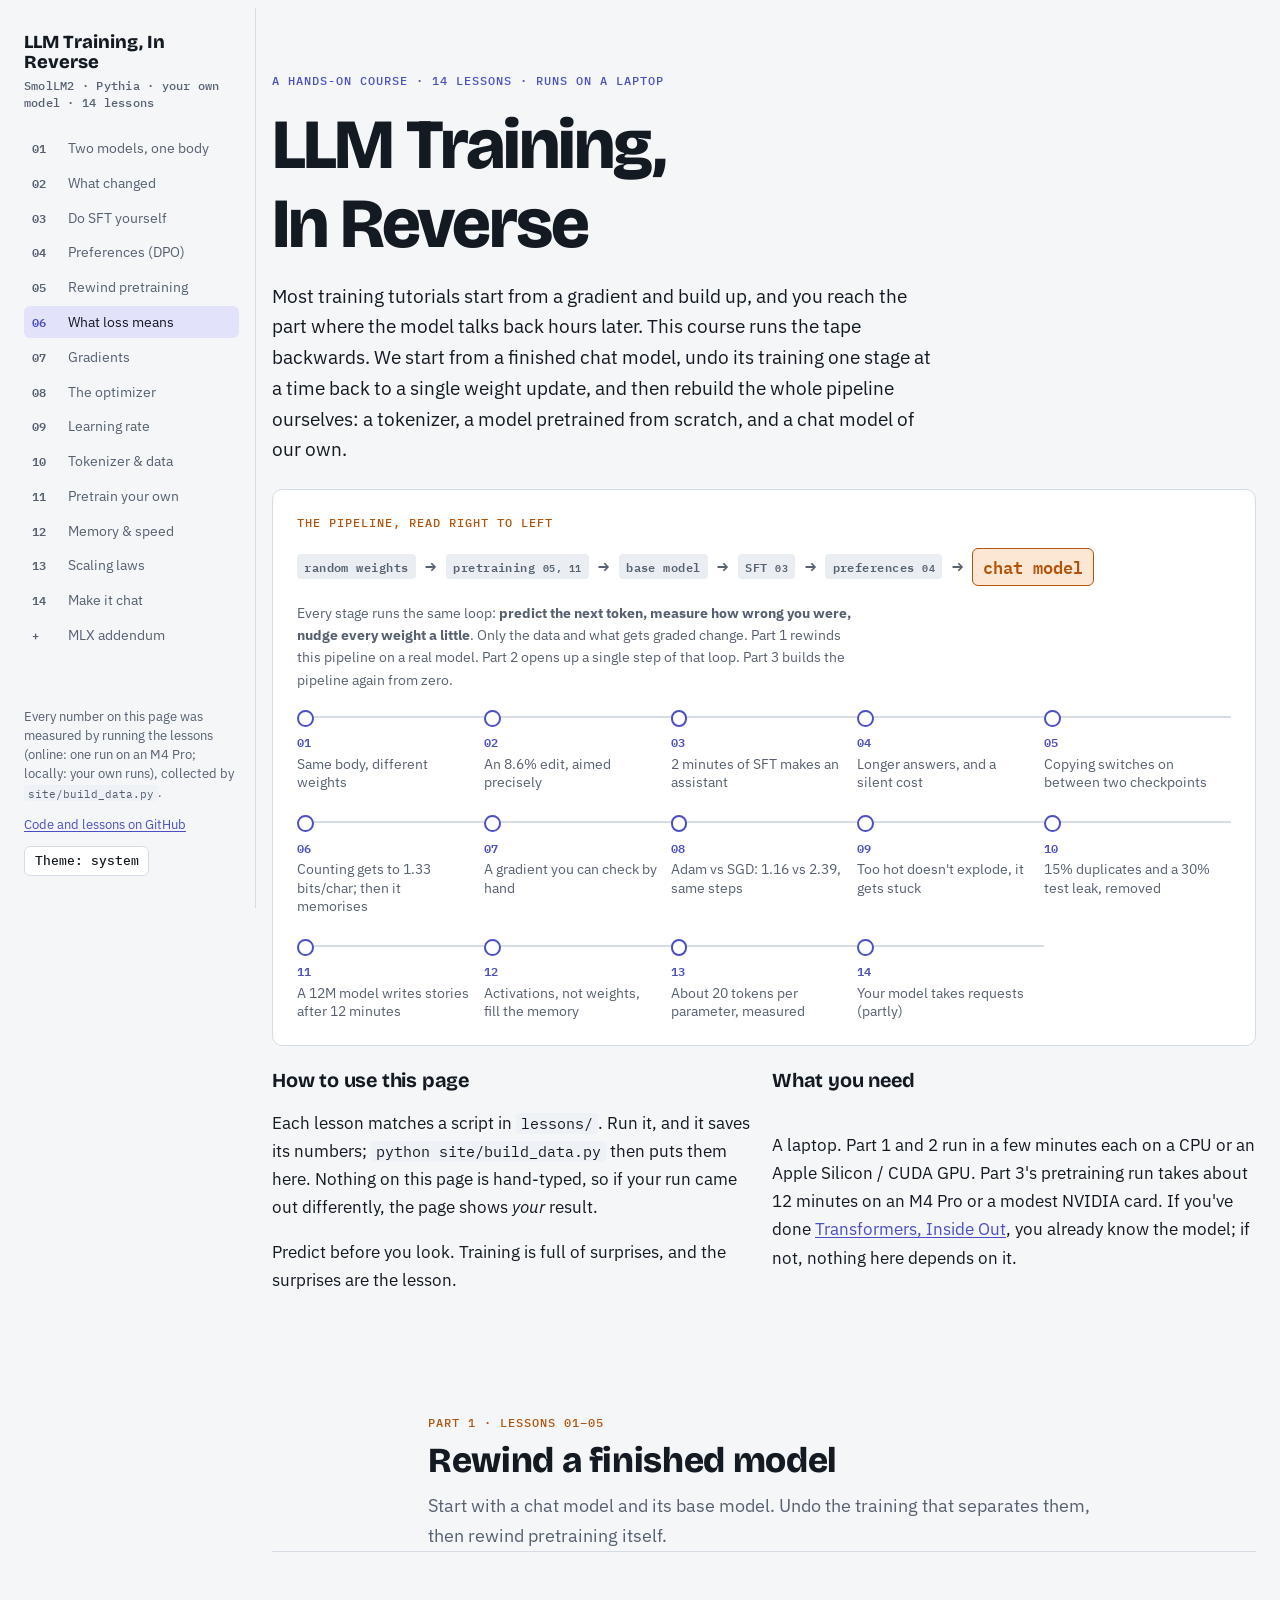
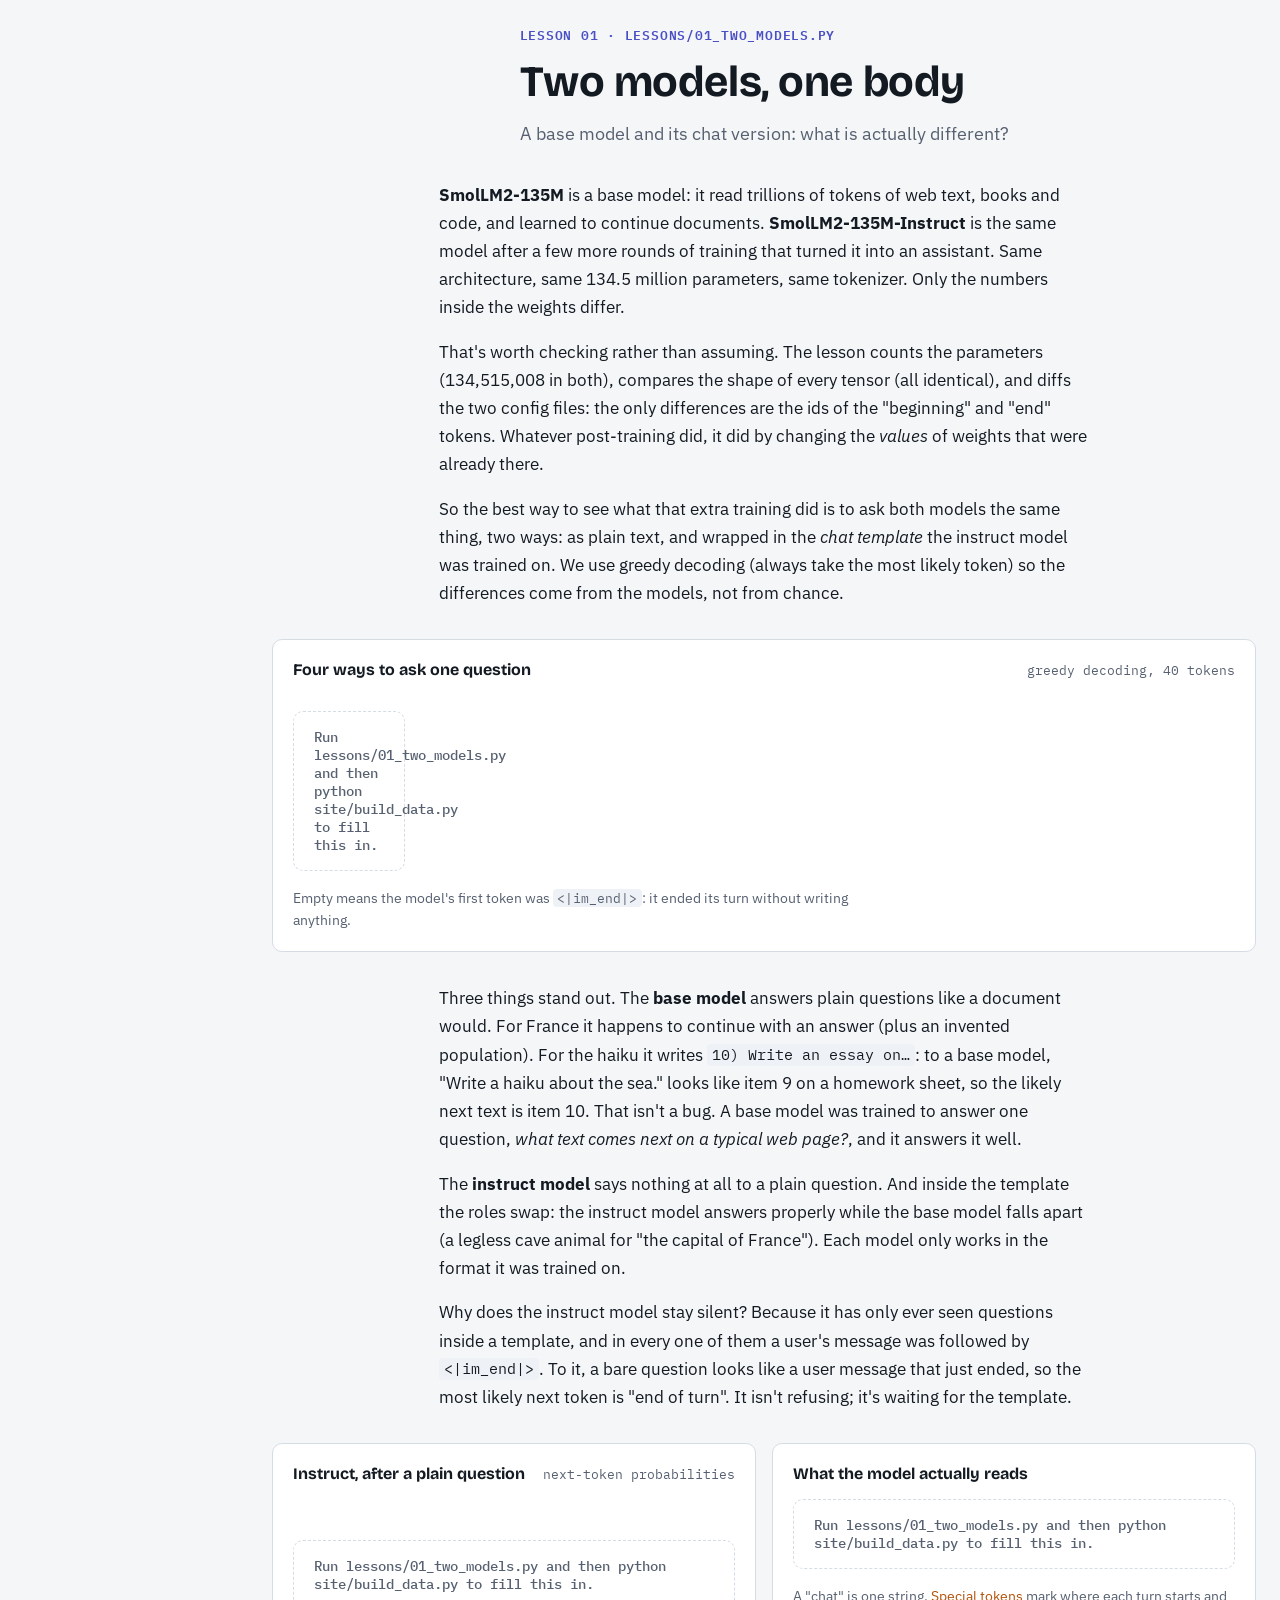
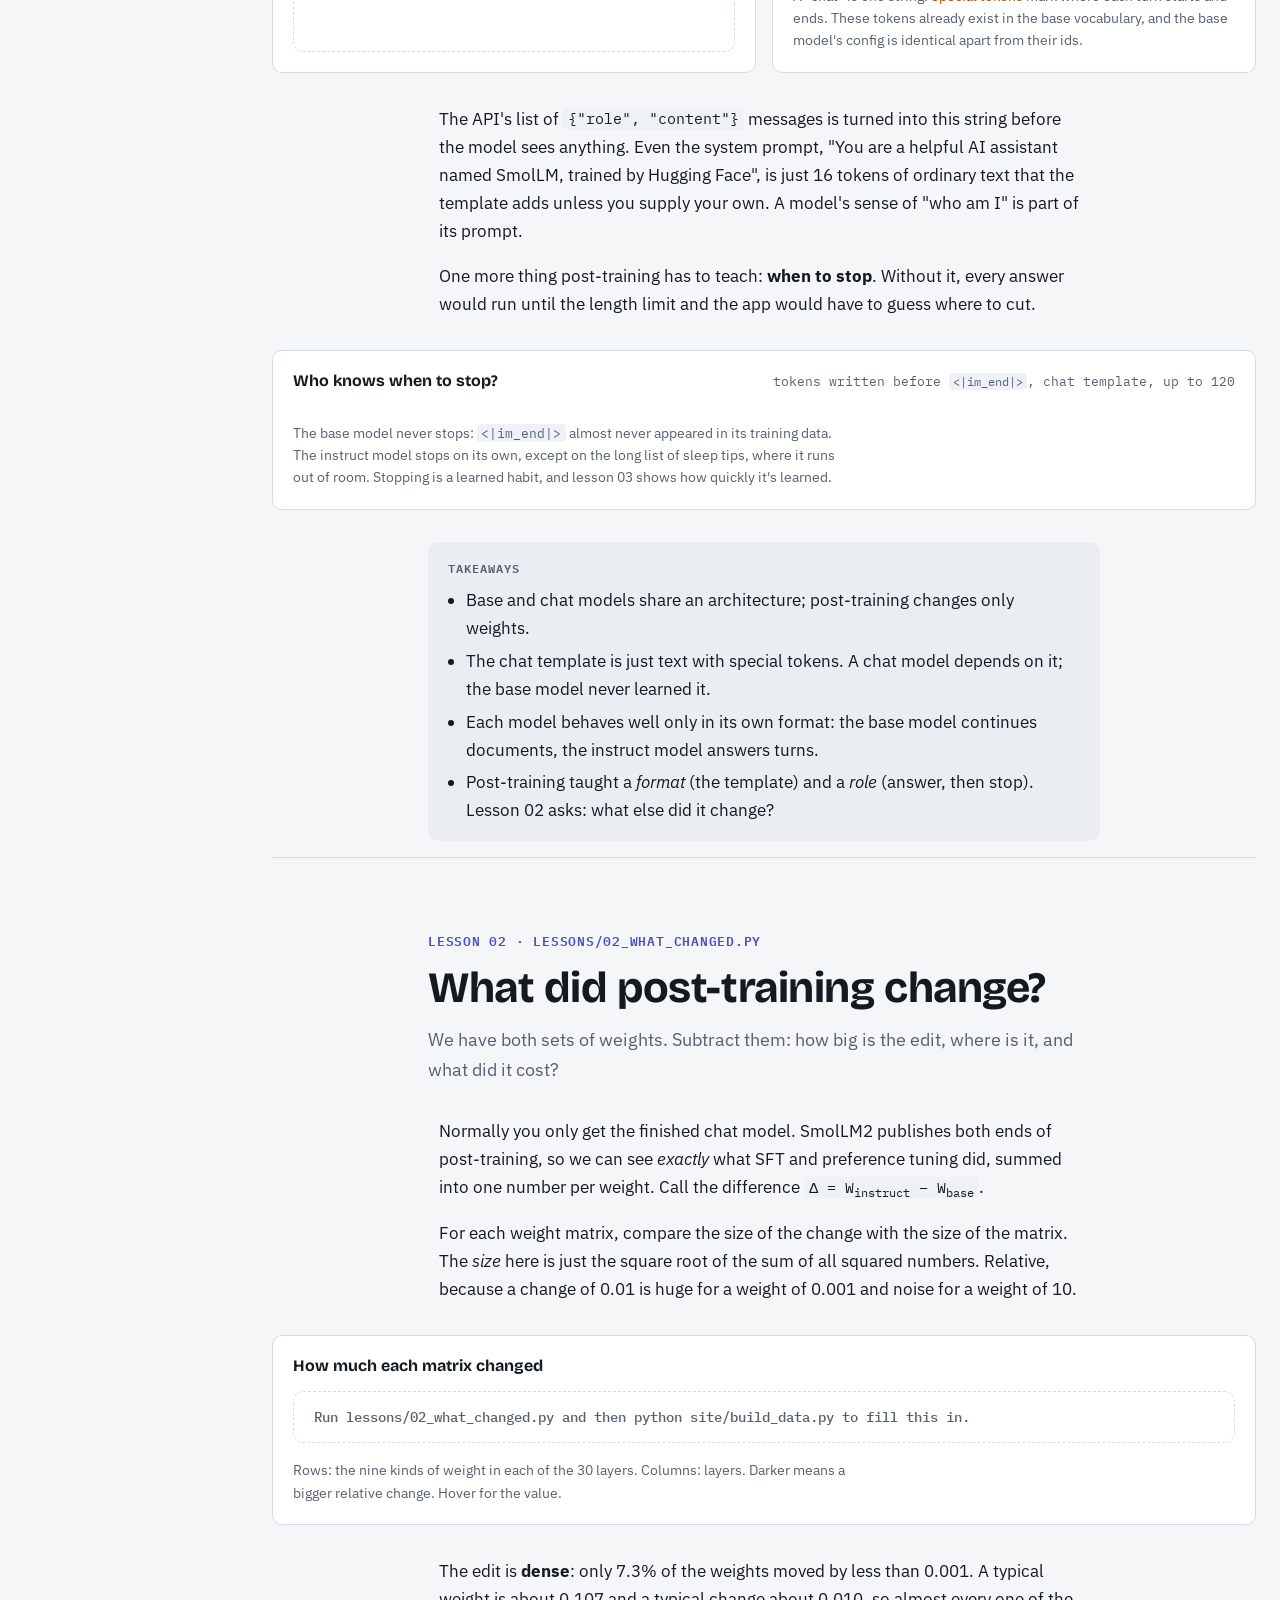
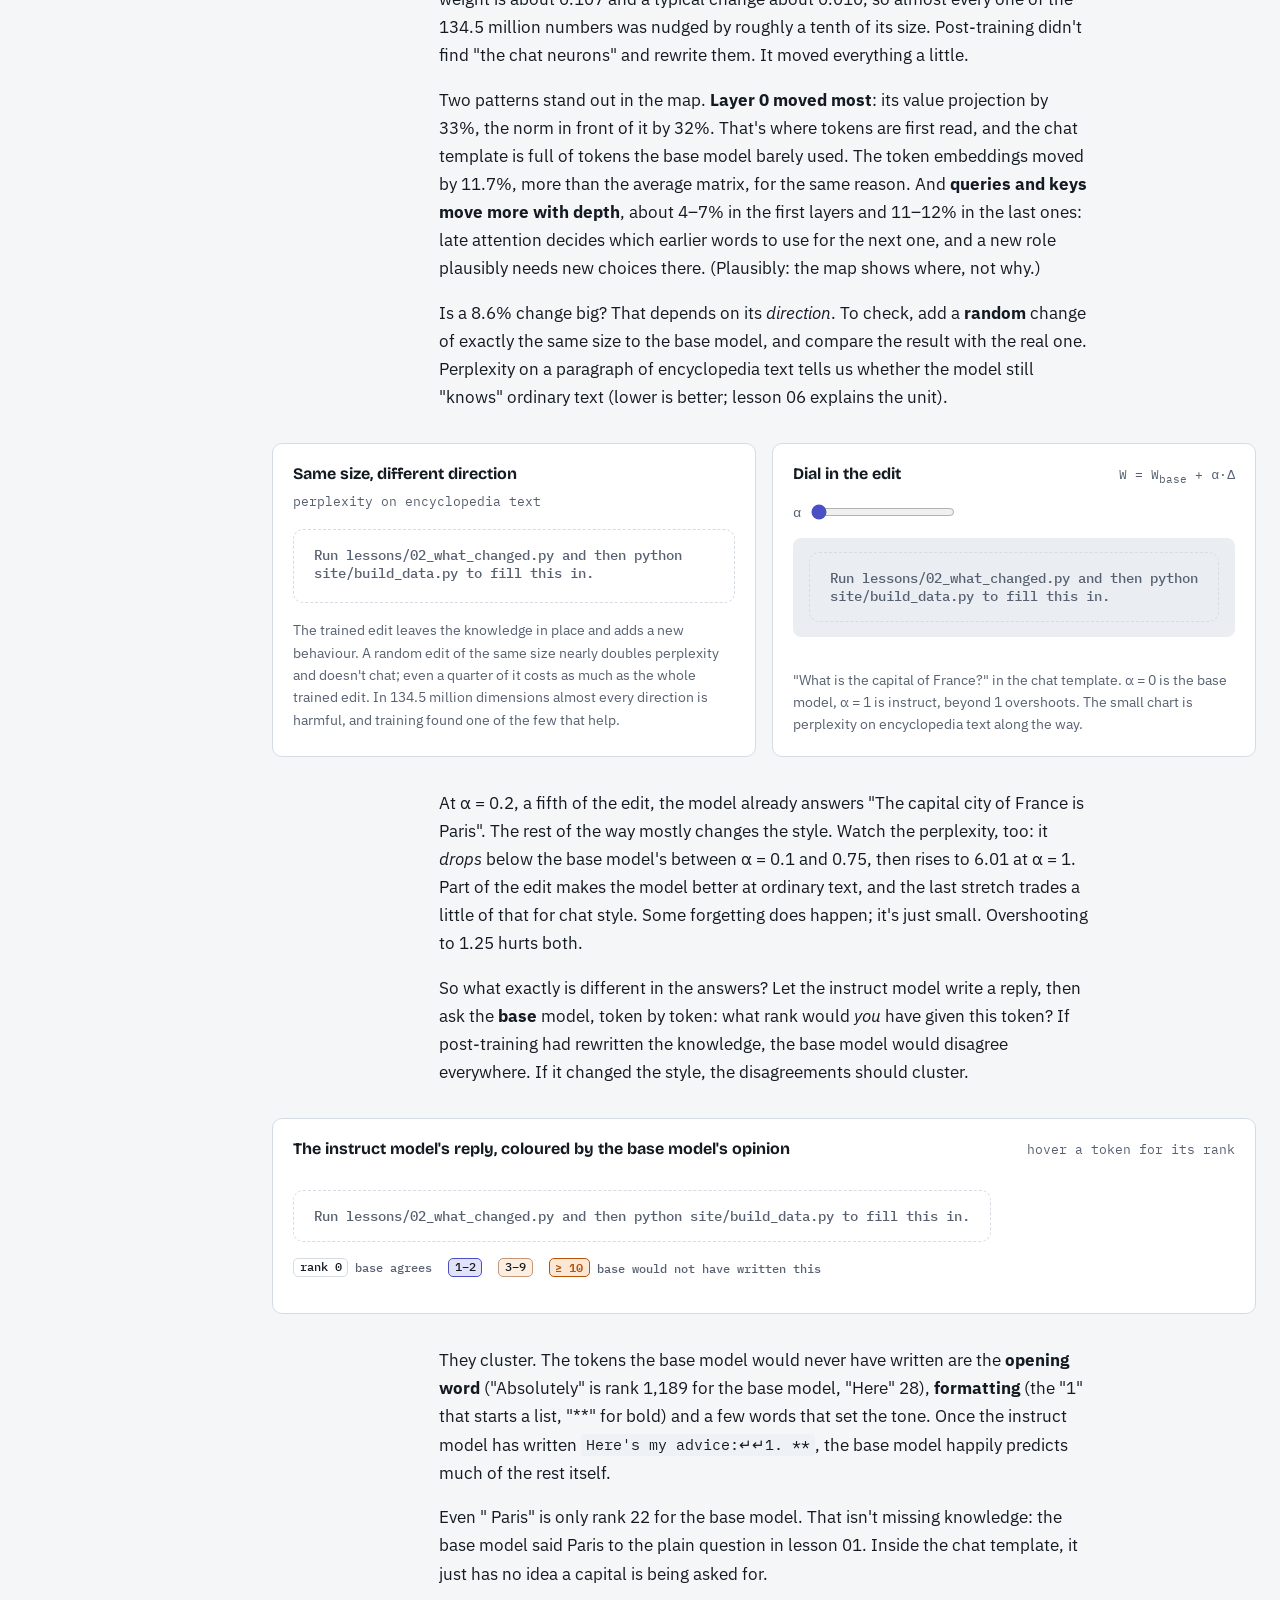
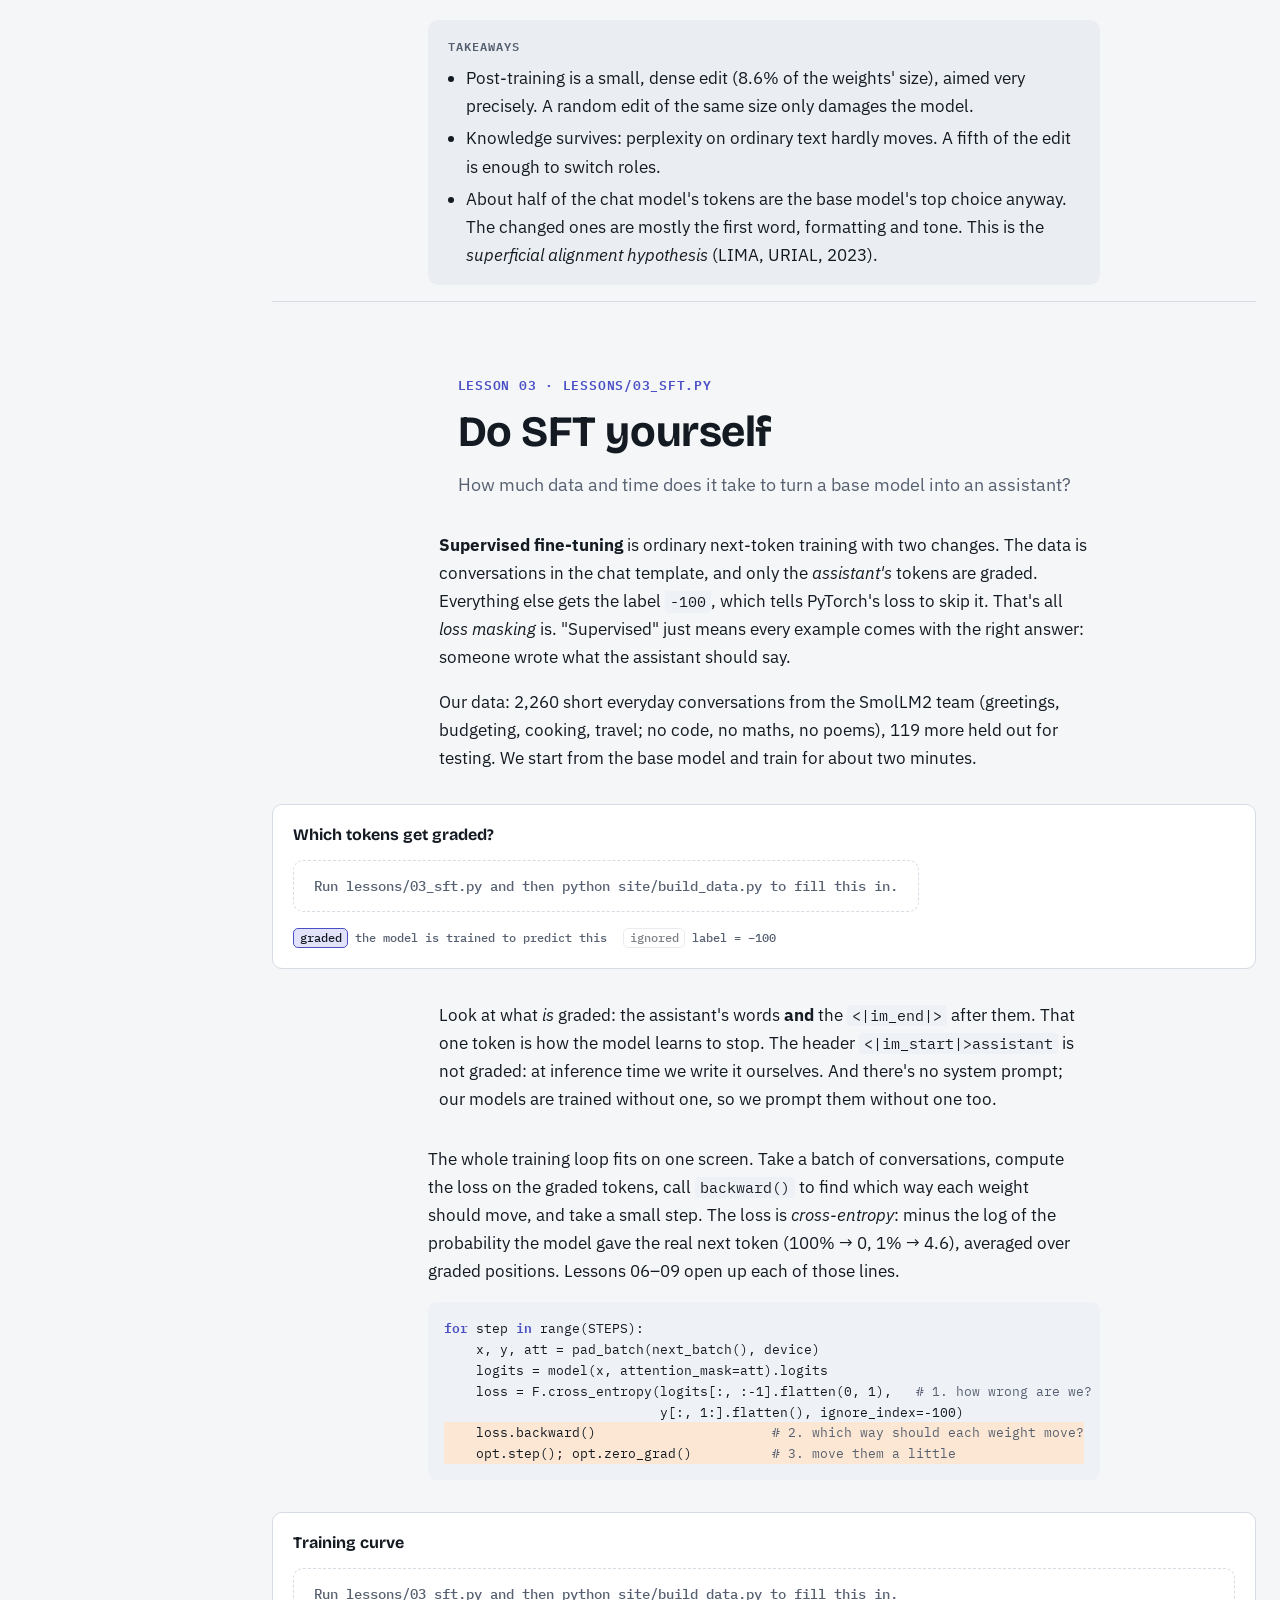
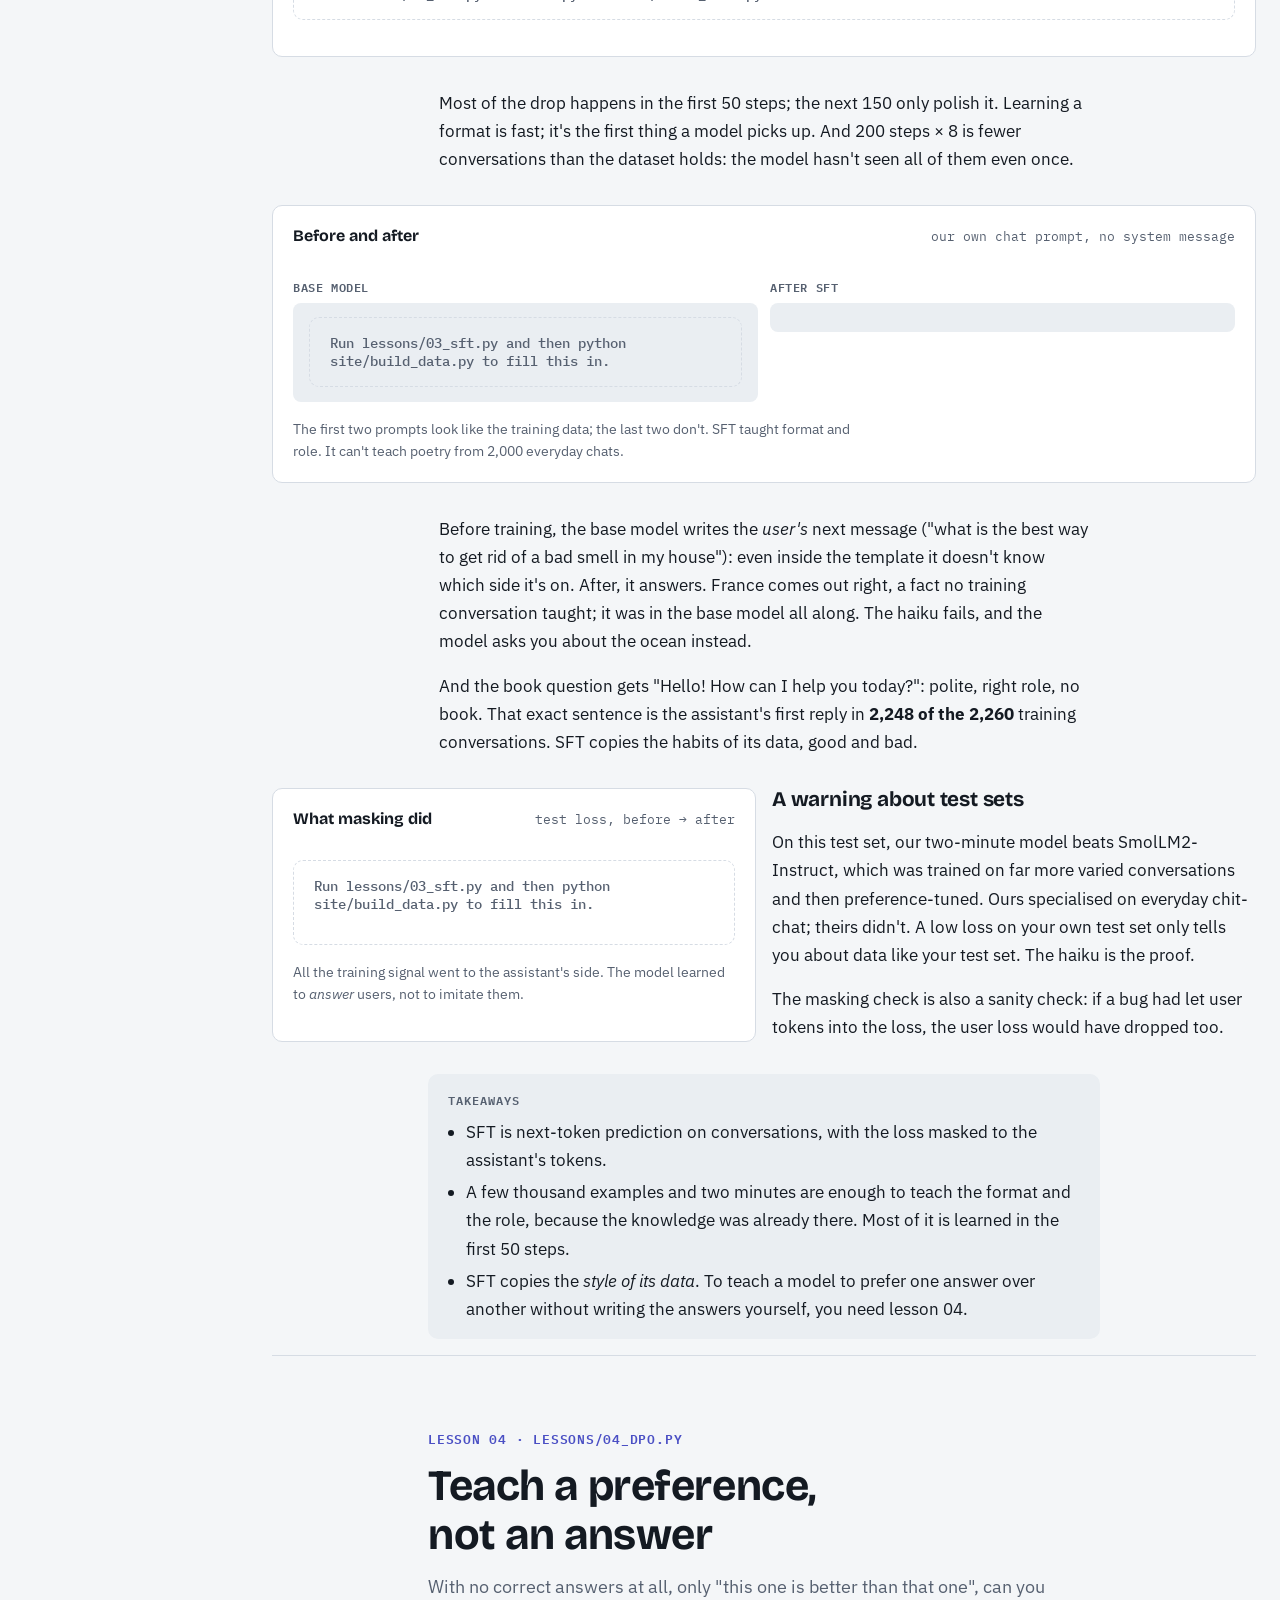
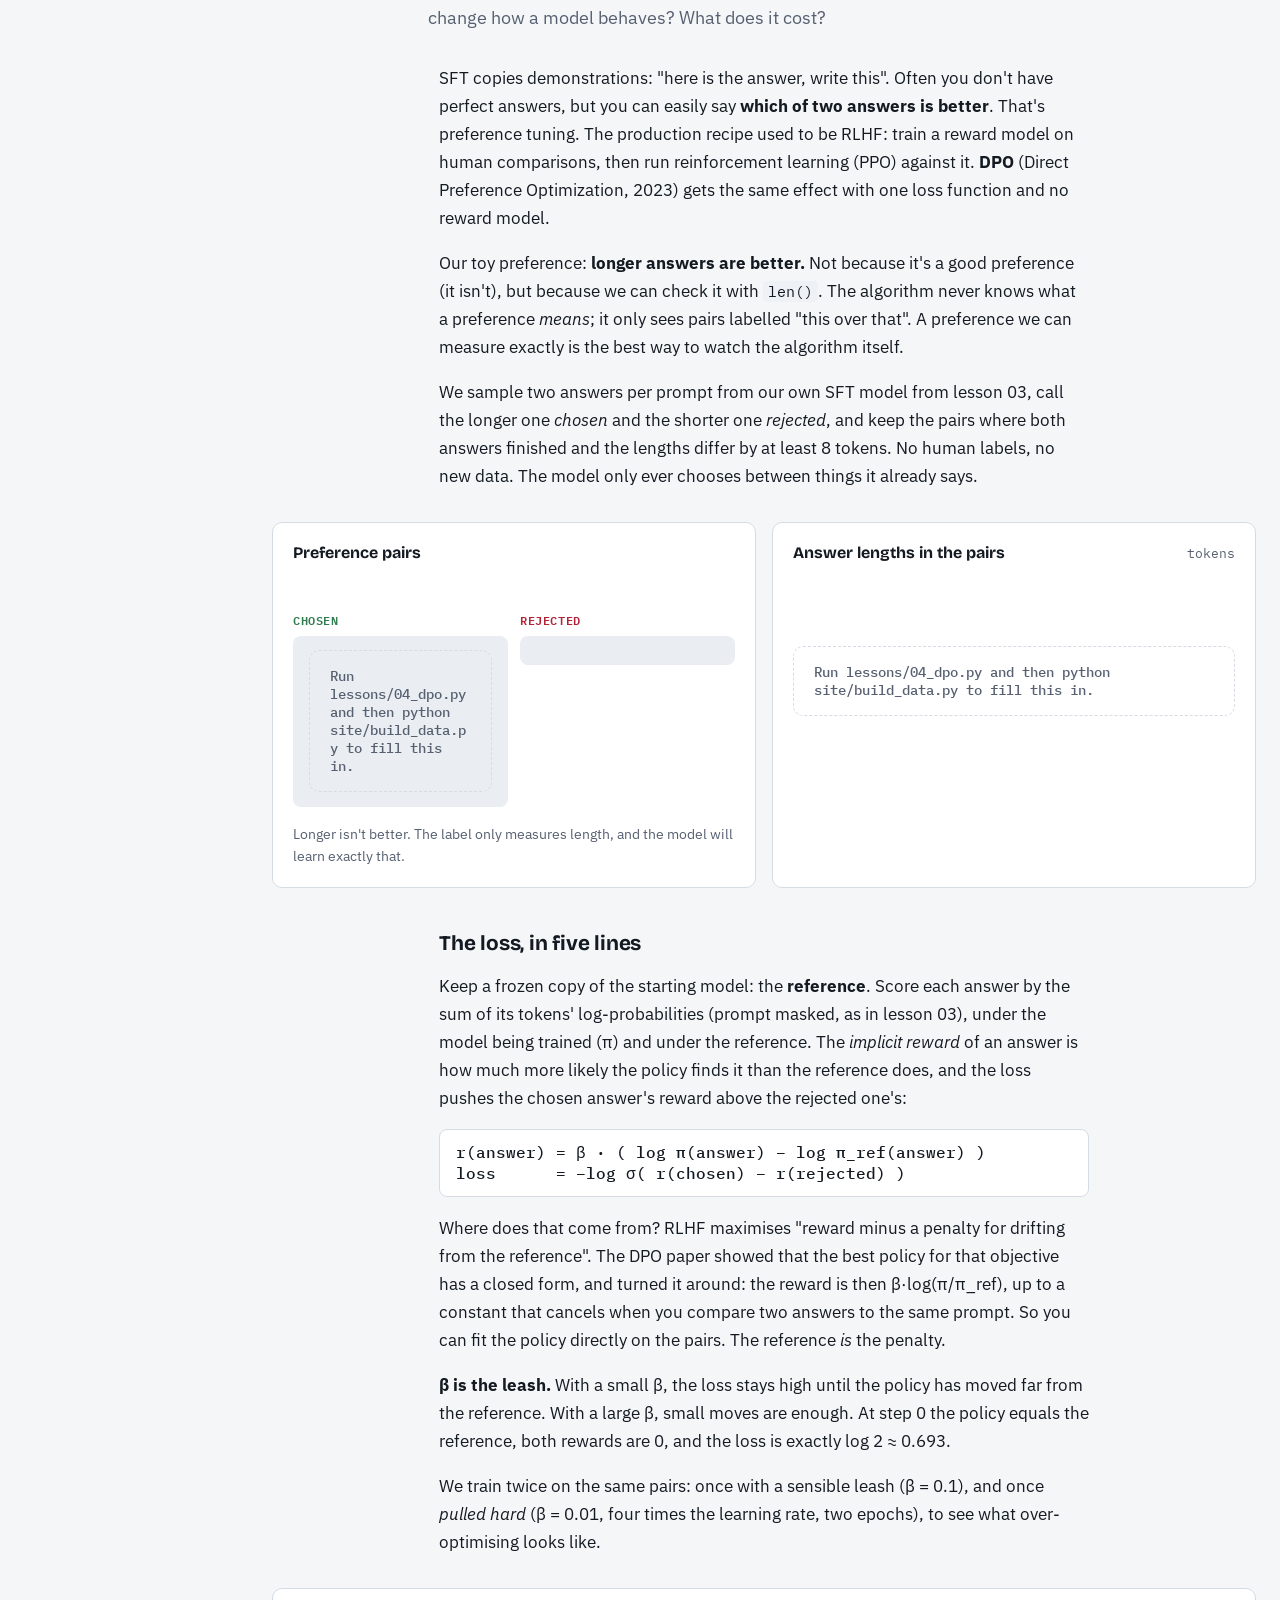
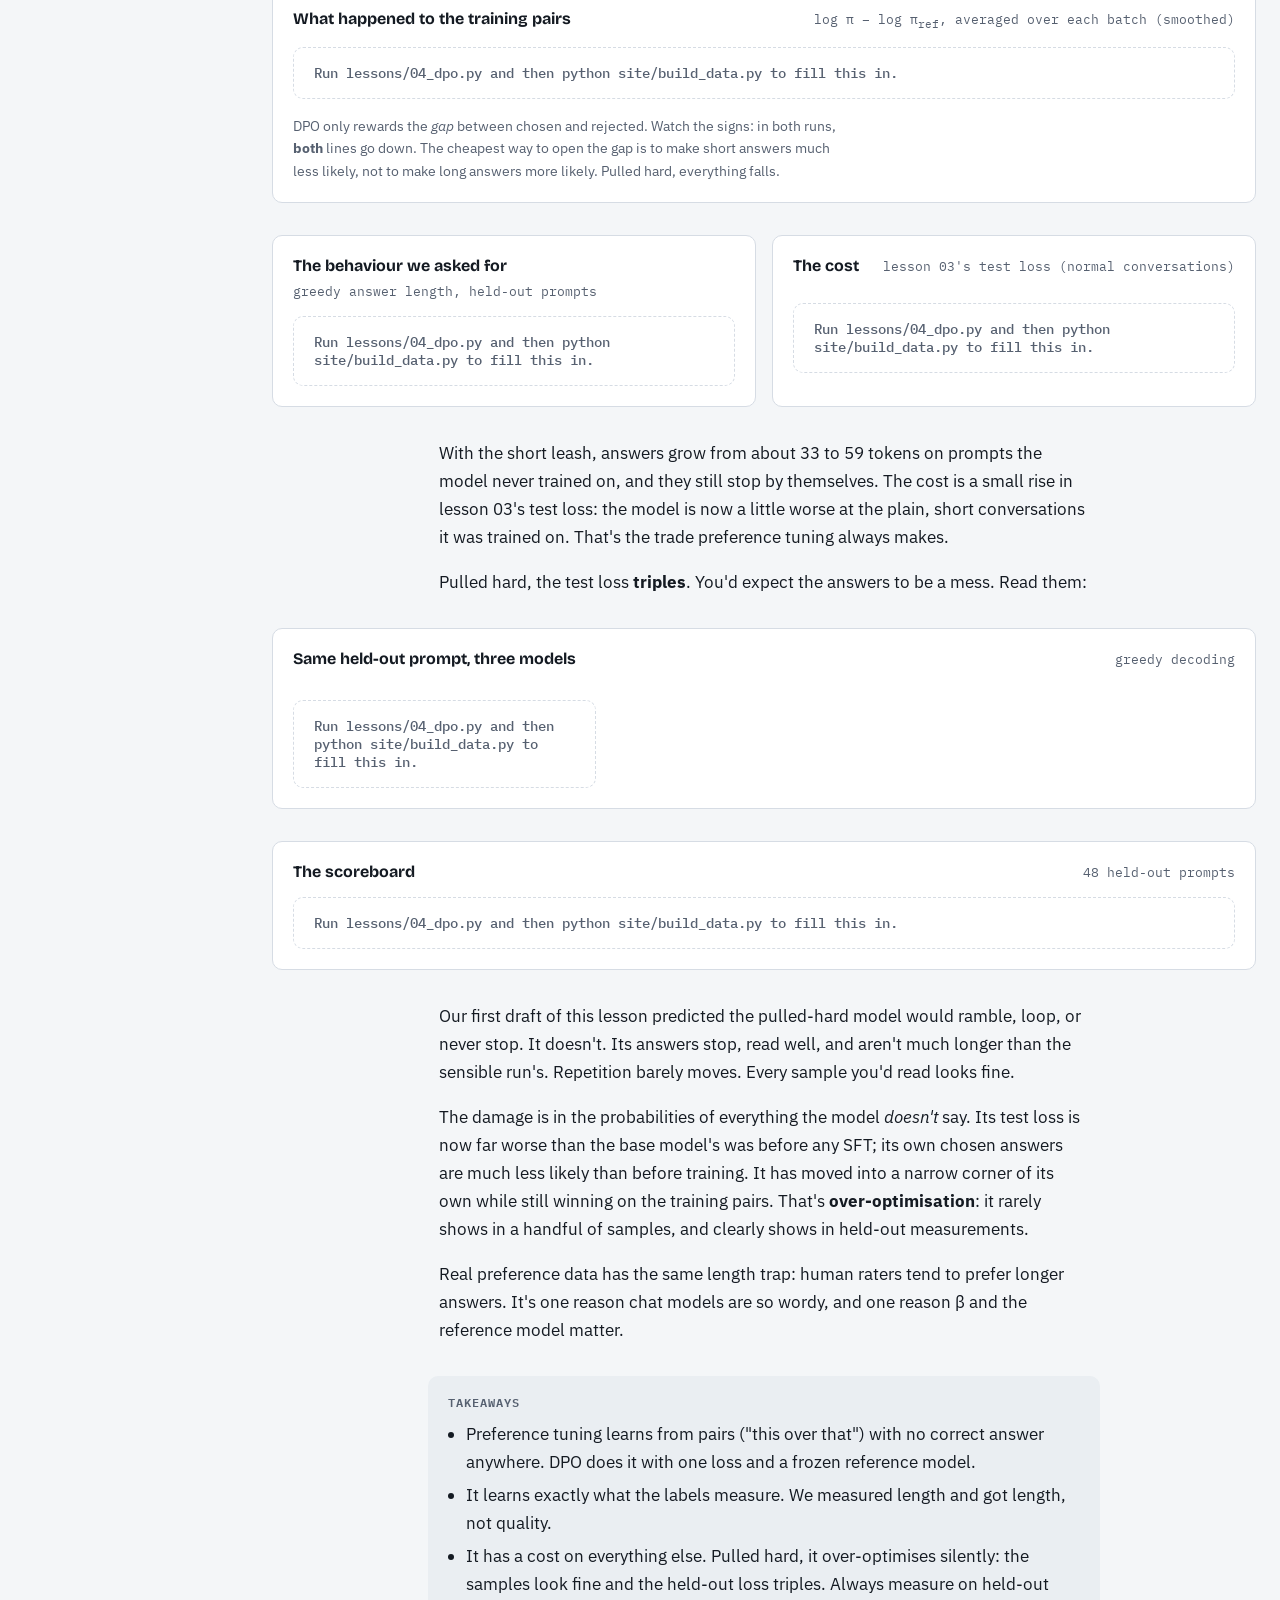
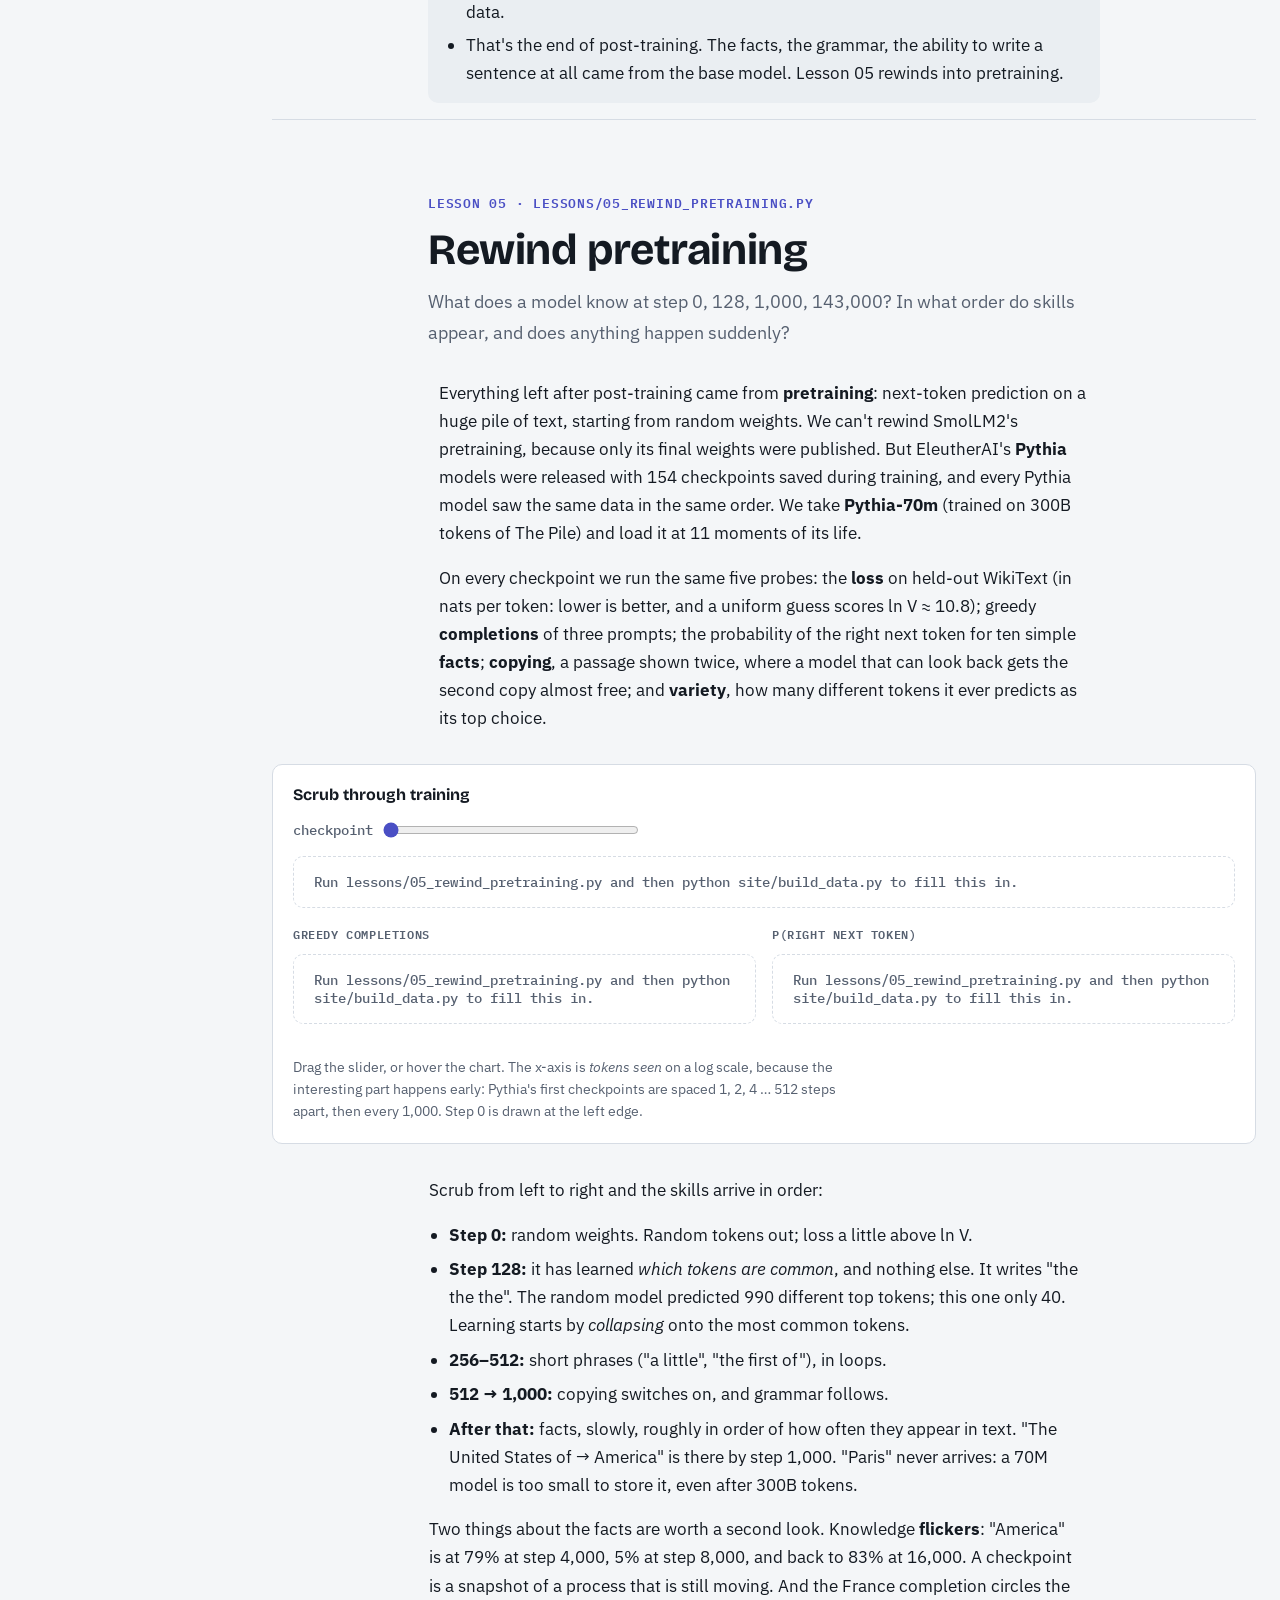
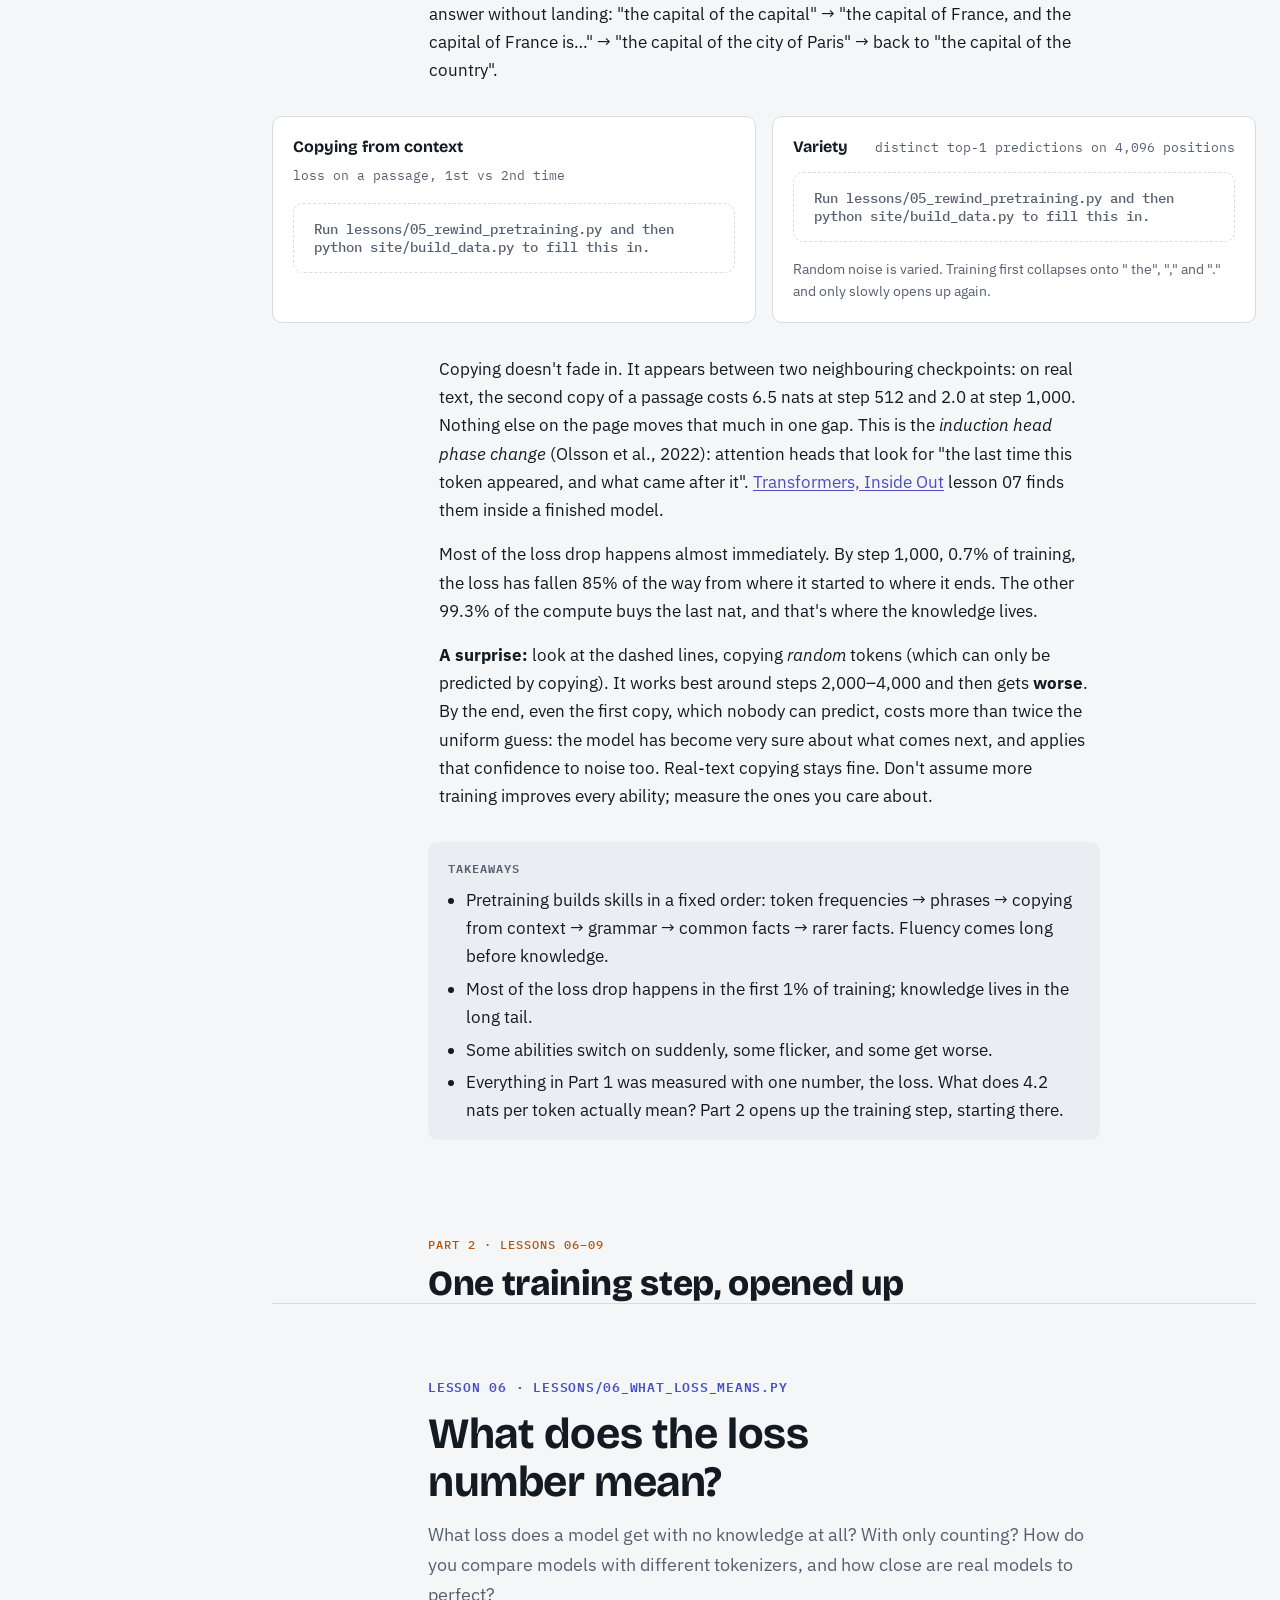
==== commit 301e1419: "Remove WORKLOG; add GitHub Pages publish script and links to the repo and live site Co-Authored-By: " ====
--- a/site/index.html
+++ b/site/index.html
@@ -34,7 +34,8 @@
     <li><a class="step" href="#mlx"><b>+</b><span>MLX addendum</span></a></li>
   </ol>
   <div class="toc-foot">
-    <p>Every number on this page comes from <em>your</em> runs of the lessons, collected by <code>site/build_data.py</code>.</p>
+    <p>Every number on this page was measured by running the lessons (online: one run on an M4 Pro; locally: your own runs), collected by <code>site/build_data.py</code>.</p>
+    <p style="margin-top:.75rem"><a href="https://github.com/QueryType/llm-training-in-reverse">Code and lessons on GitHub</a></p>
     <p style="margin-top:.75rem"><button class="theme-btn" id="theme-btn" type="button">Theme: system</button></p>
   </div>
 </nav>
@@ -85,7 +86,7 @@
     </div>
     <div class="prose">
       <h3 style="margin:0">What you need</h3>
-      <p>A laptop. Part 1 and 2 run in a few minutes each on a CPU or an Apple Silicon / CUDA GPU. Part 3's pretraining run takes about 10 minutes on an M4 Pro or a modest NVIDIA card. If you've done <a href="https://querytype.github.io/transformers-inside-out/">Transformers, Inside Out</a>, you already know the model; if not, nothing here depends on it.</p>
+      <p>A laptop. Part 1 and 2 run in a few minutes each on a CPU or an Apple Silicon / CUDA GPU. Part 3's pretraining run takes about 12 minutes on an M4 Pro or a modest NVIDIA card. If you've done <a href="https://querytype.github.io/transformers-inside-out/">Transformers, Inside Out</a>, you already know the model; if not, nothing here depends on it.</p>
     </div>
   </div>
 </header>
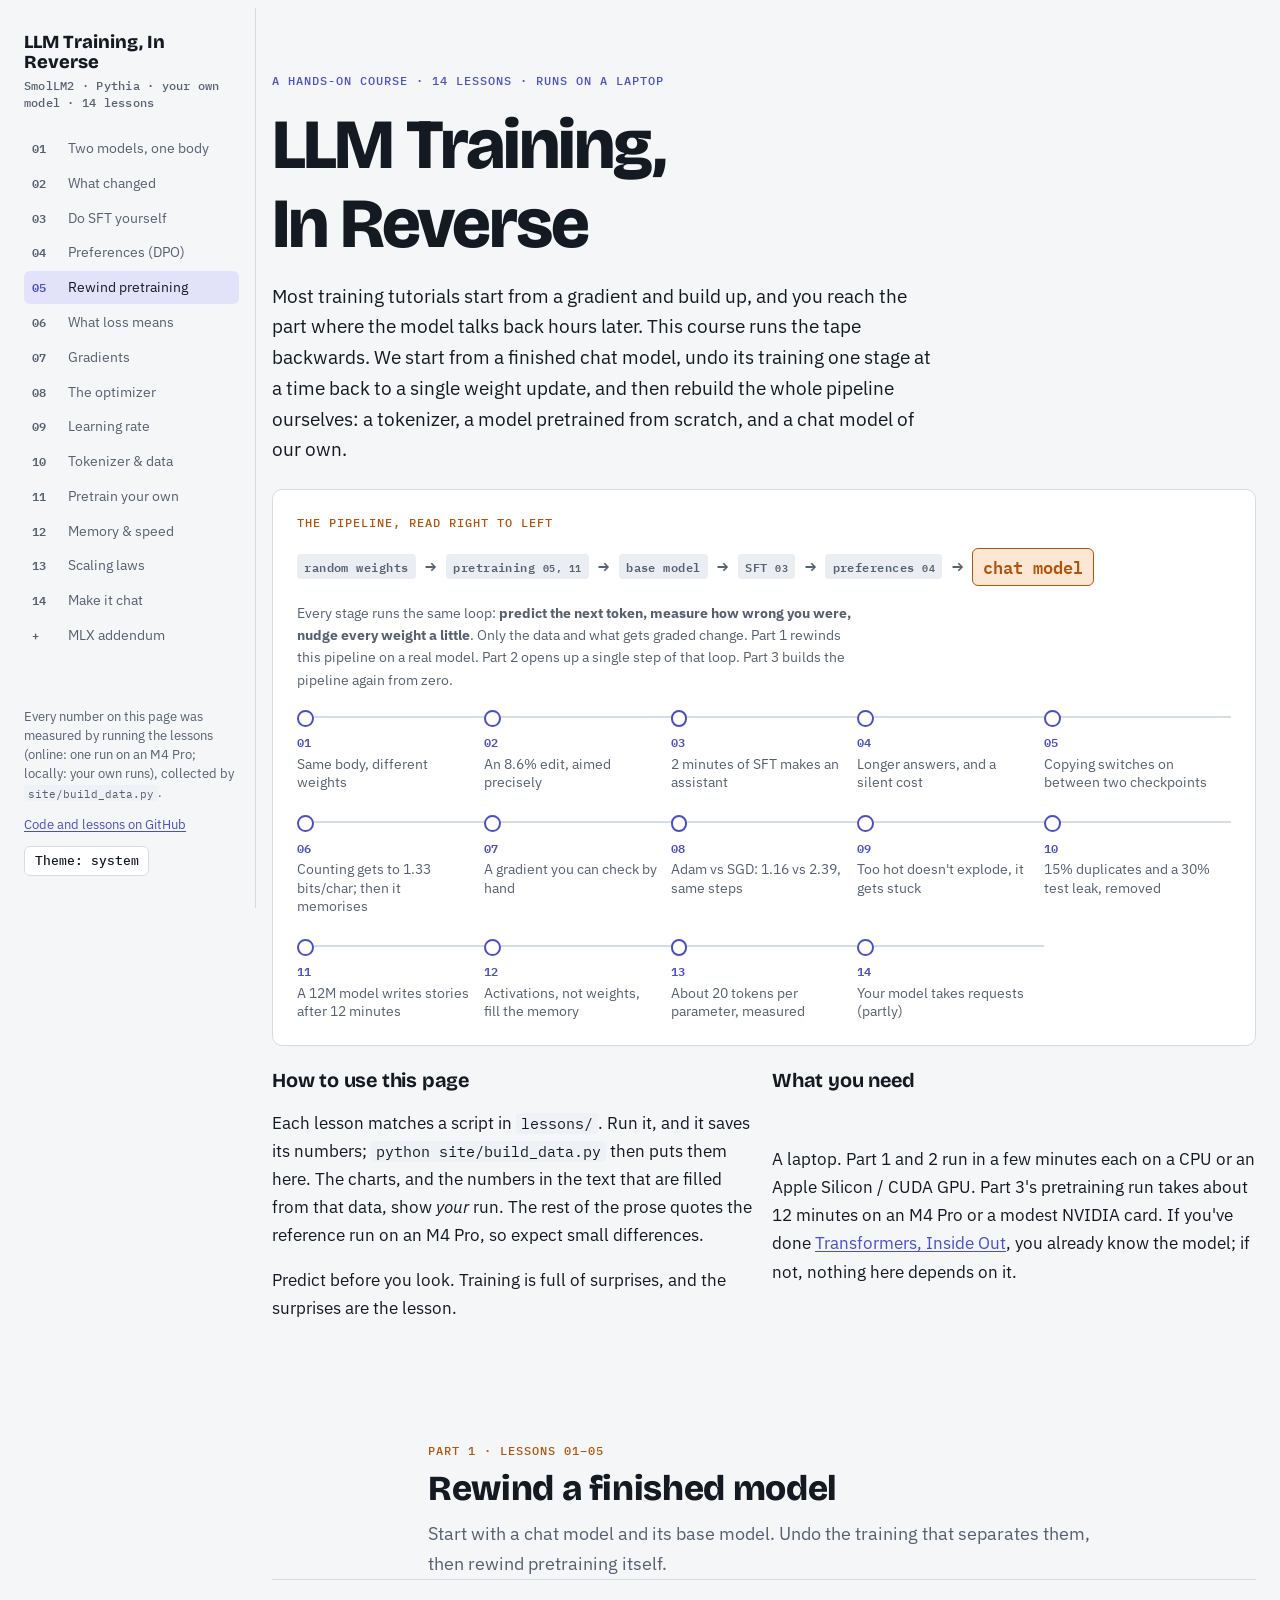
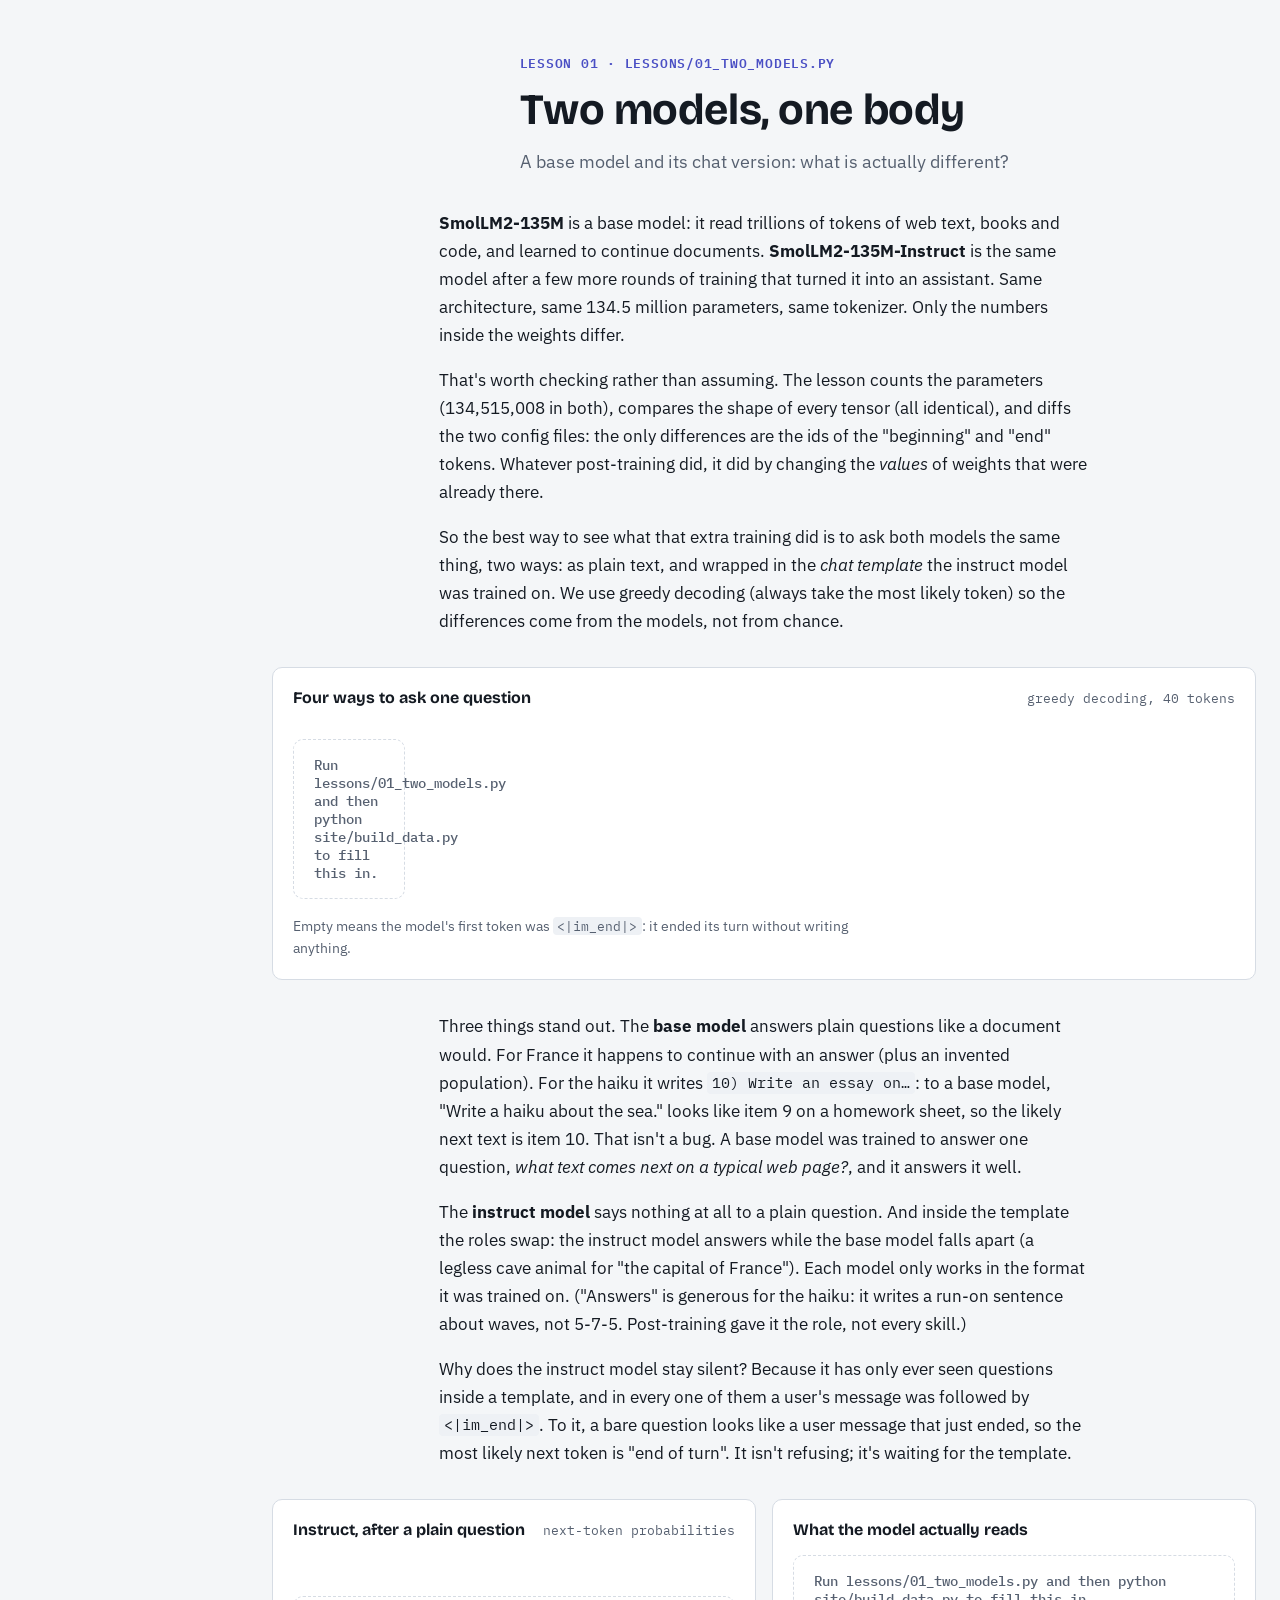
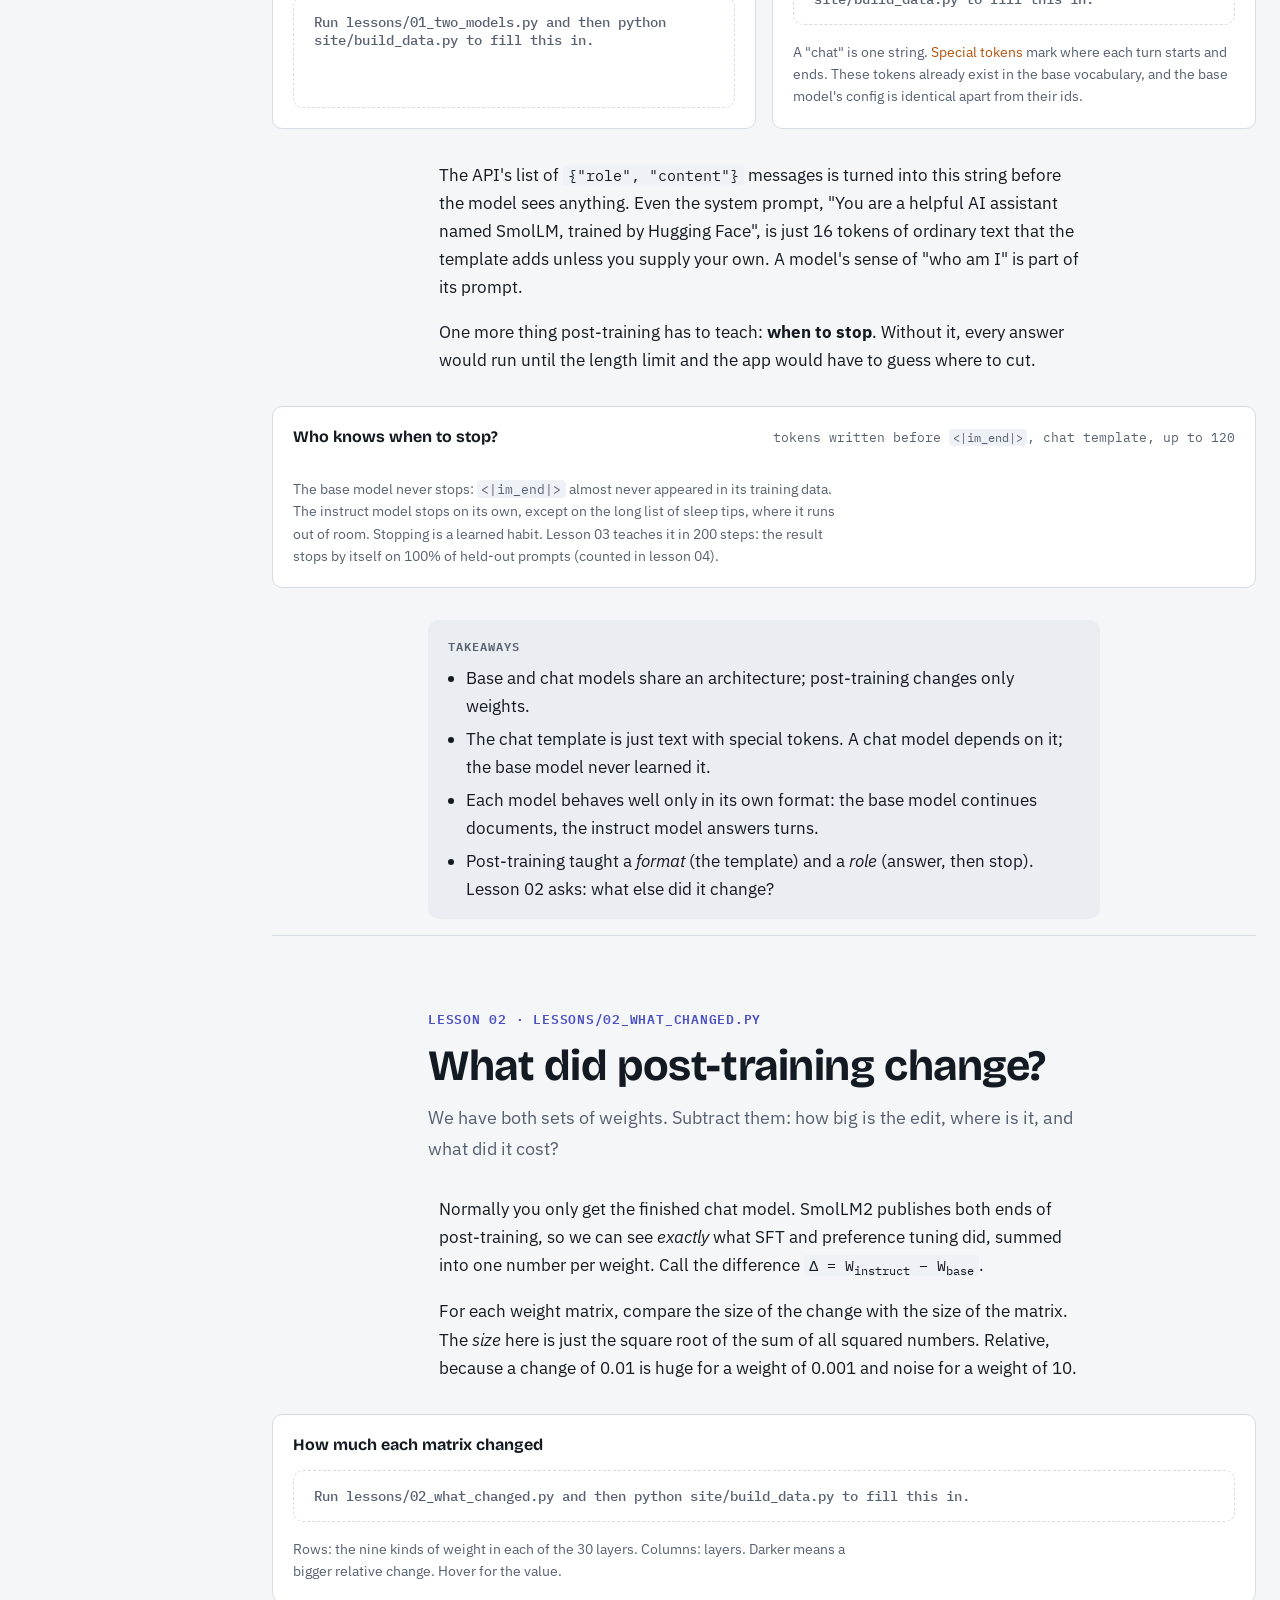
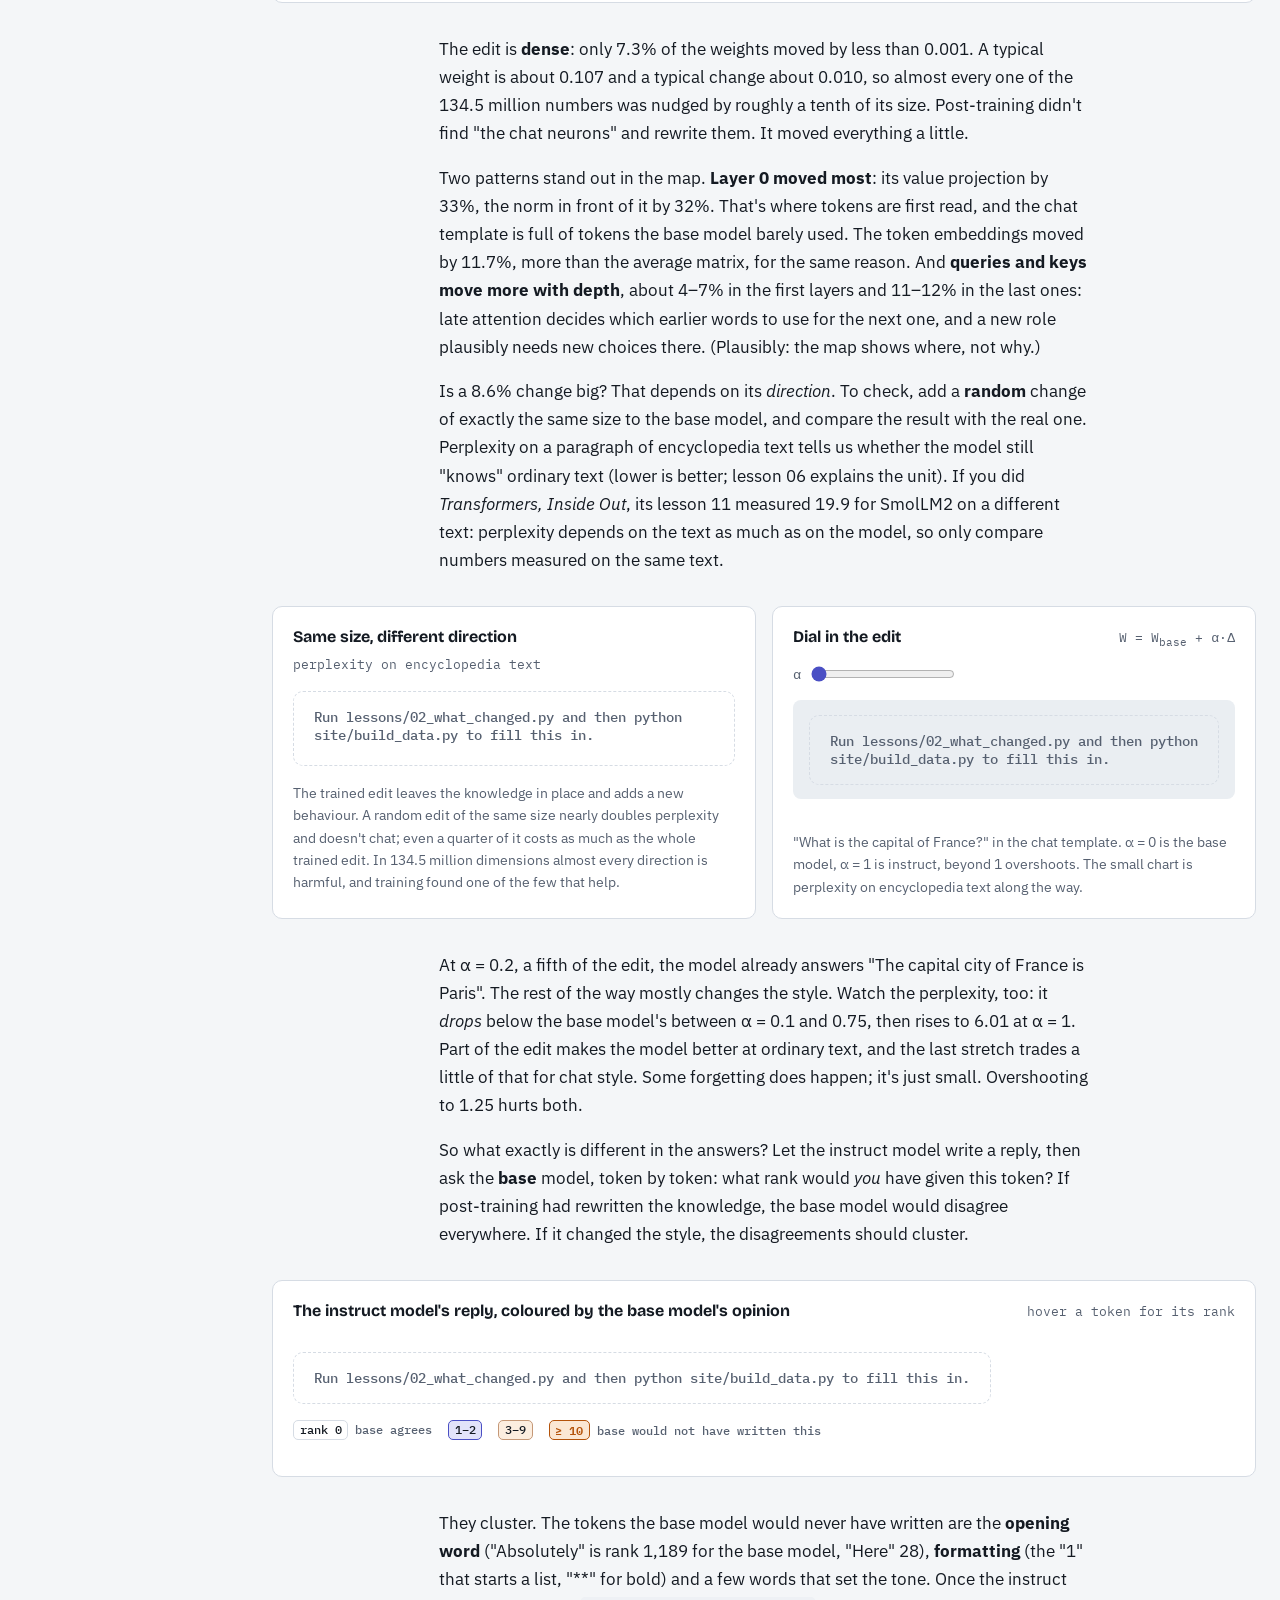
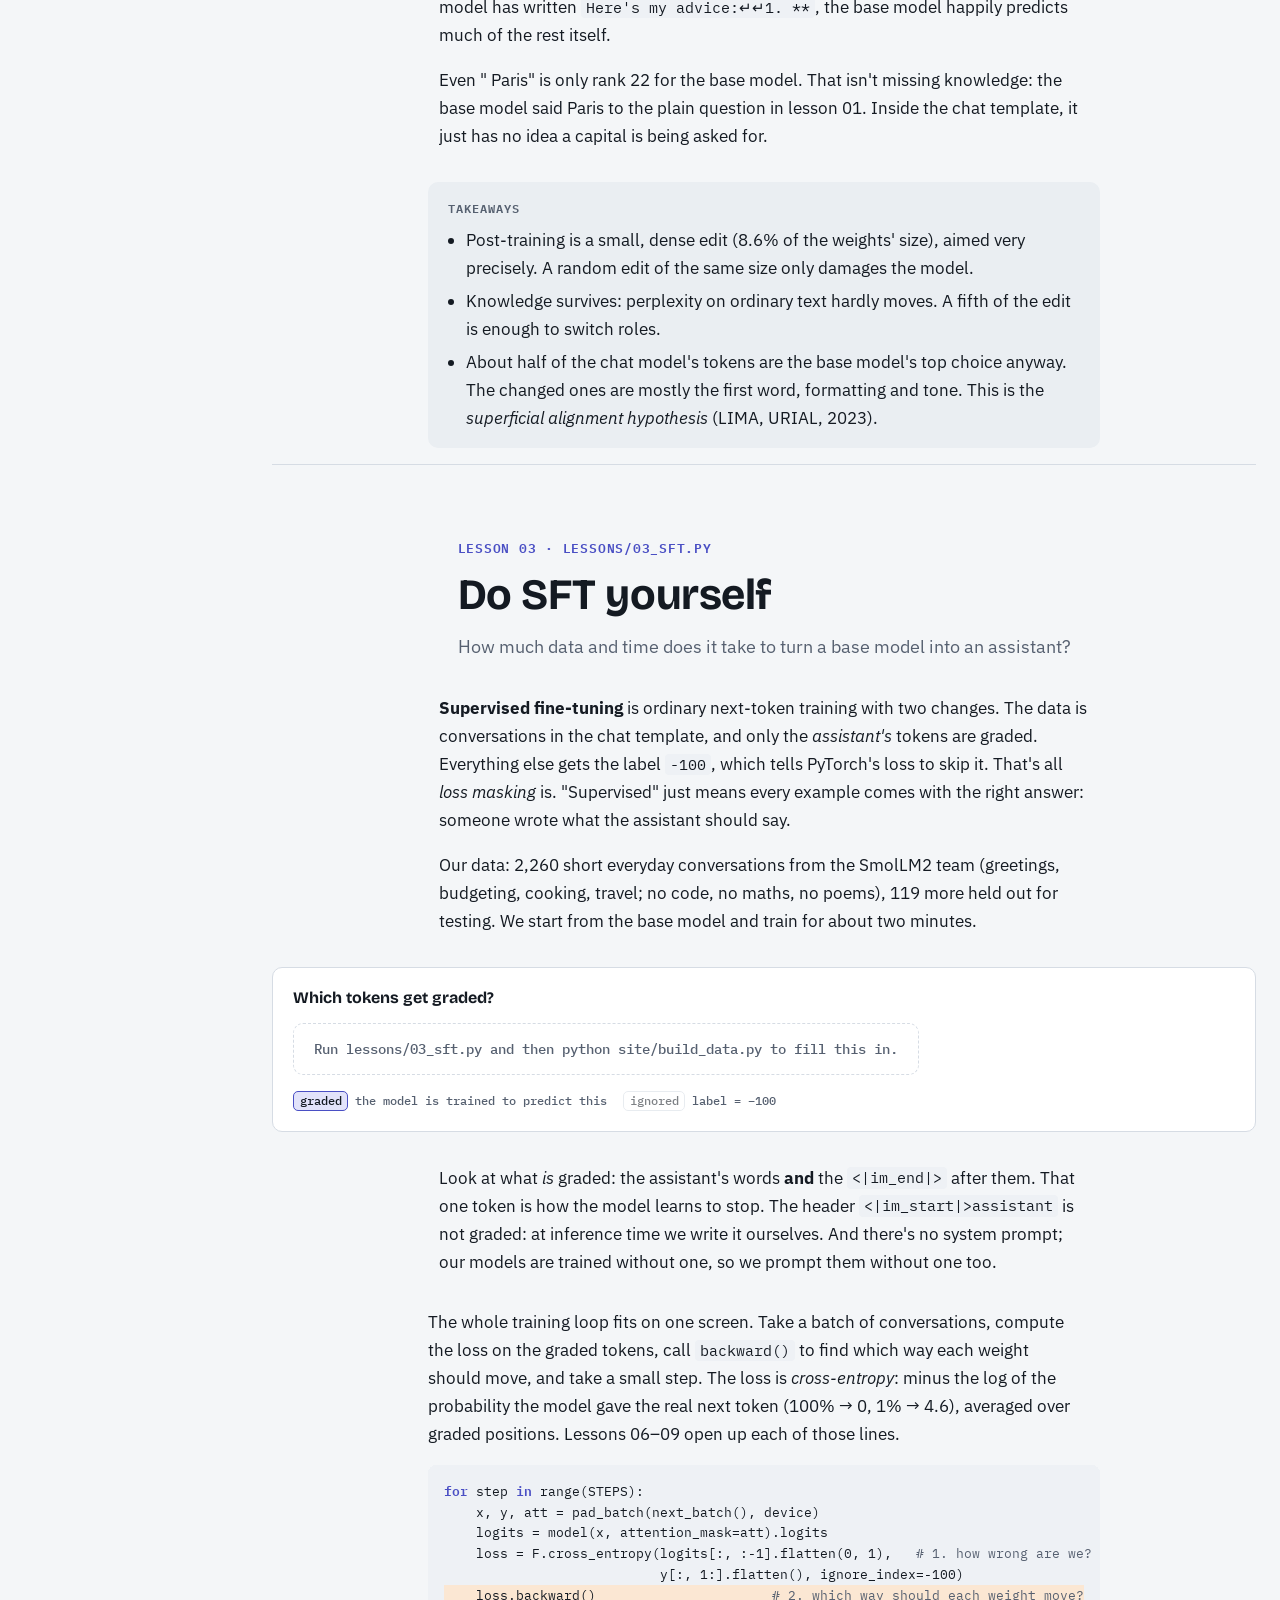
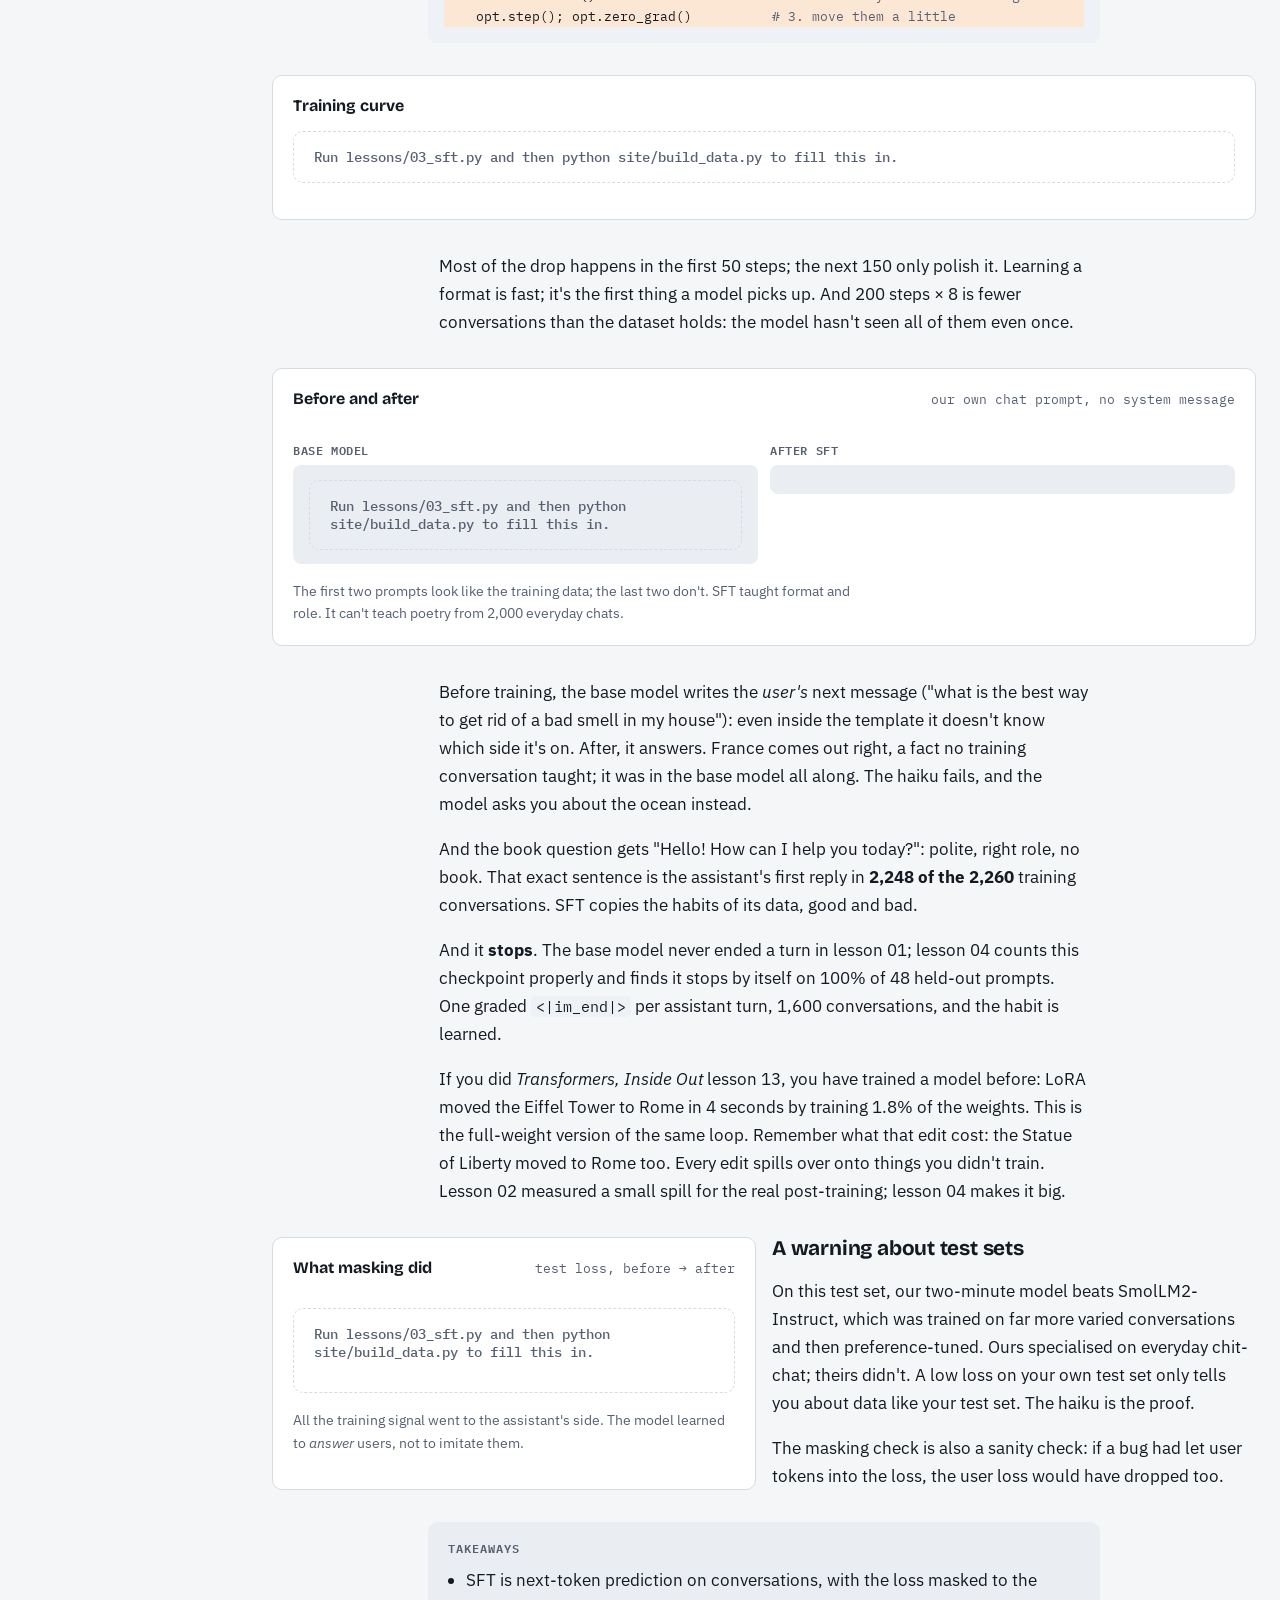
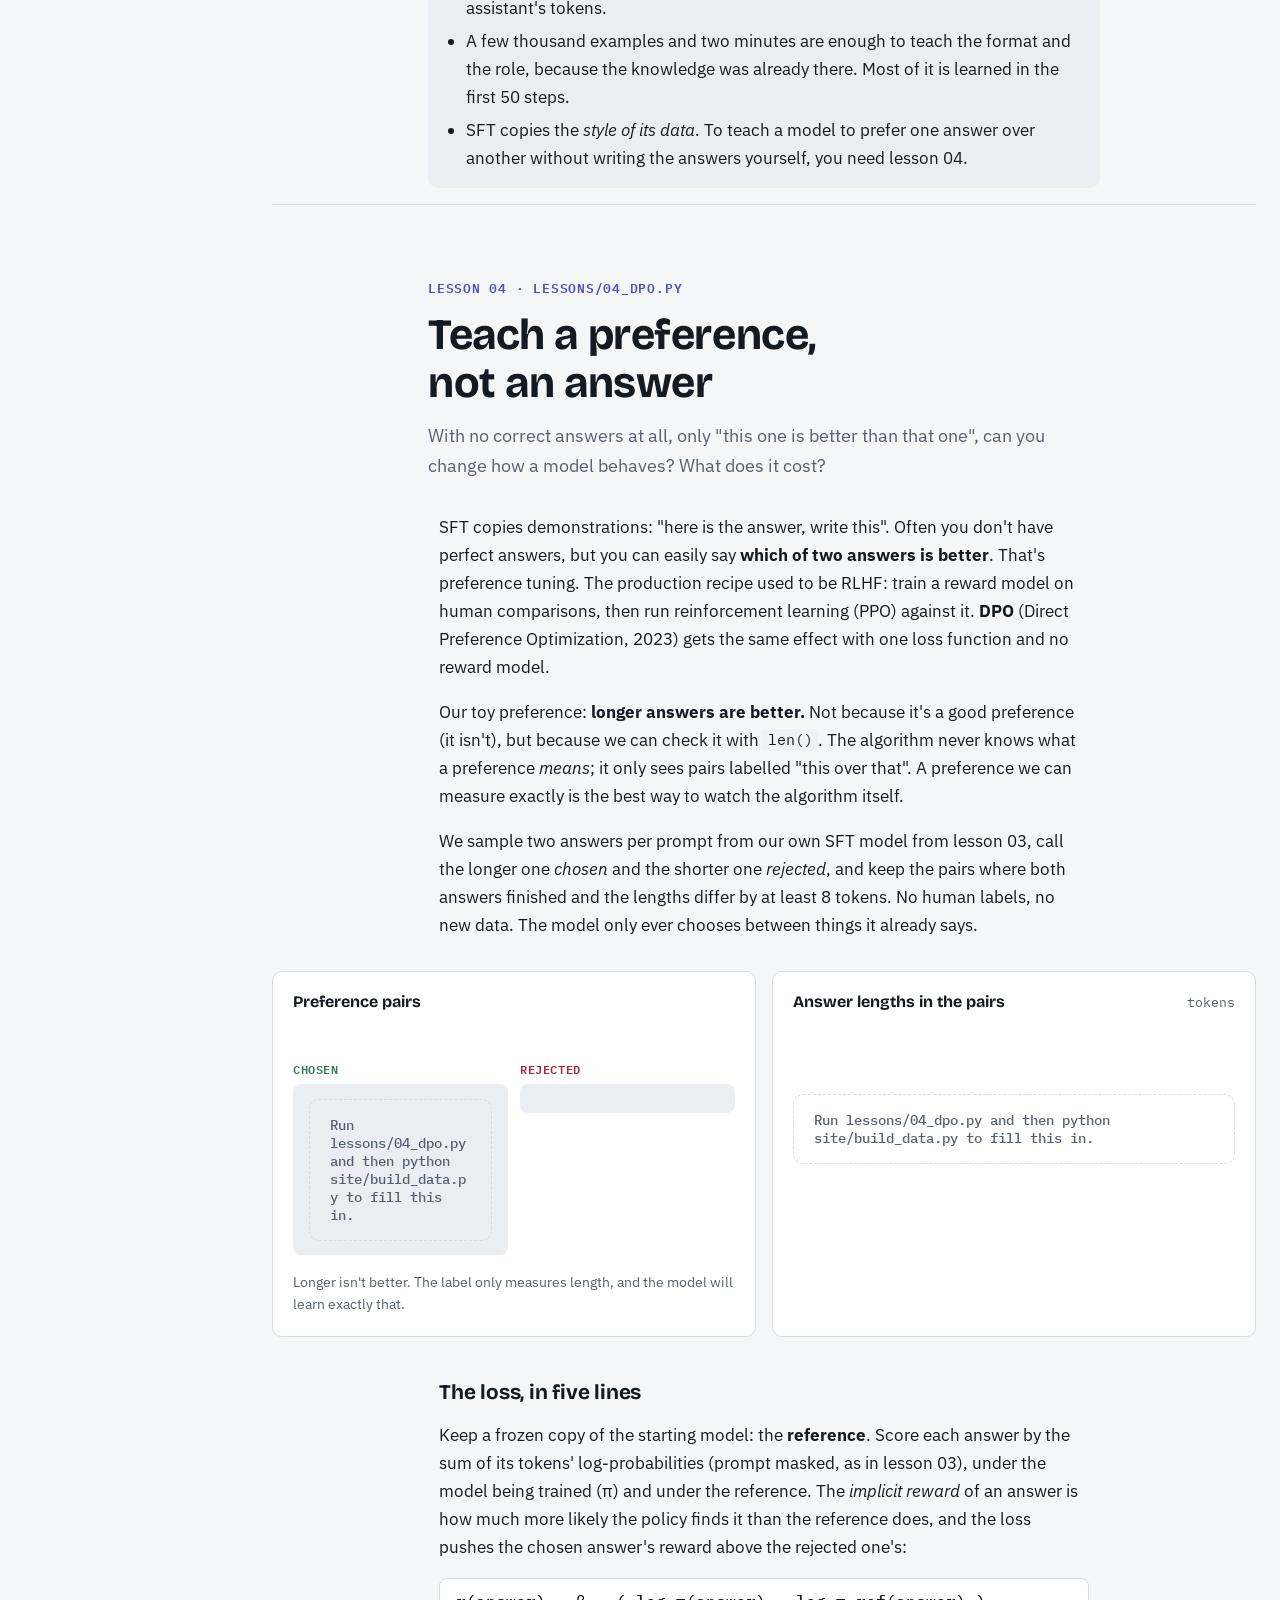
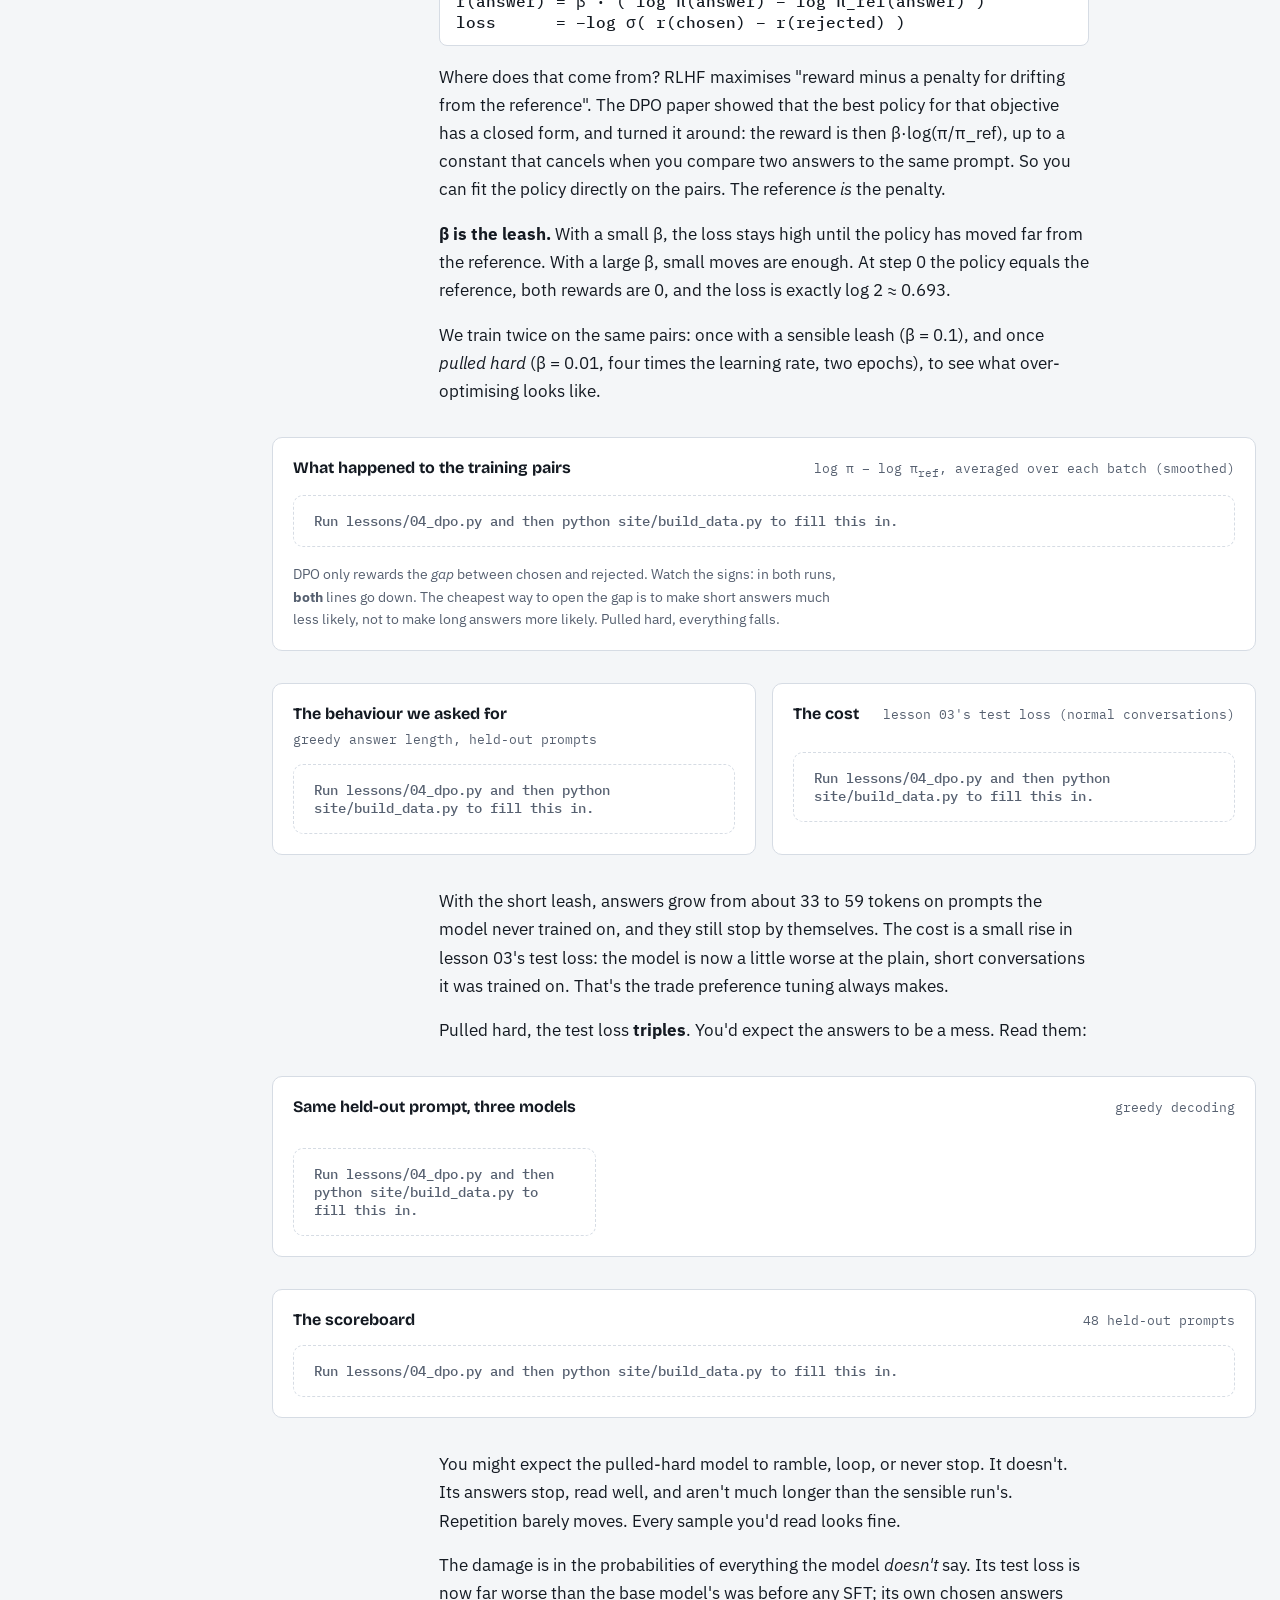
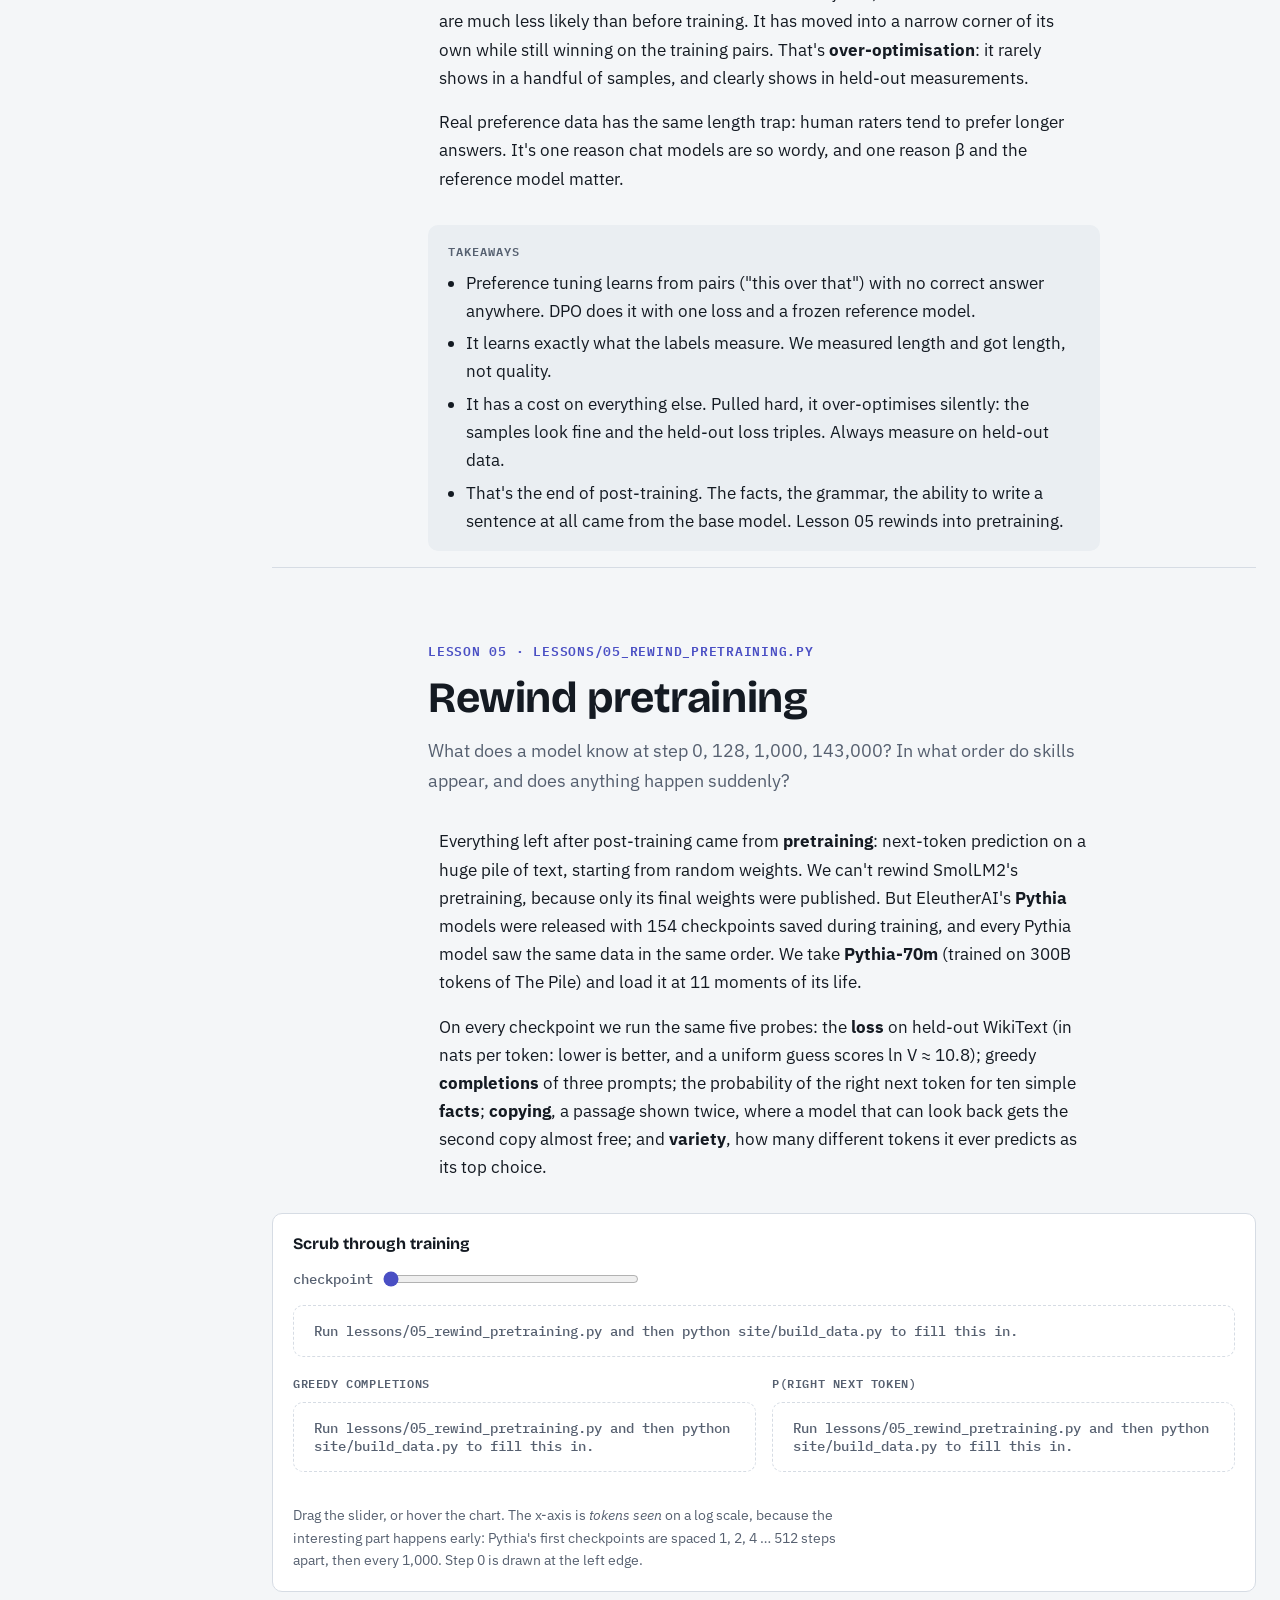
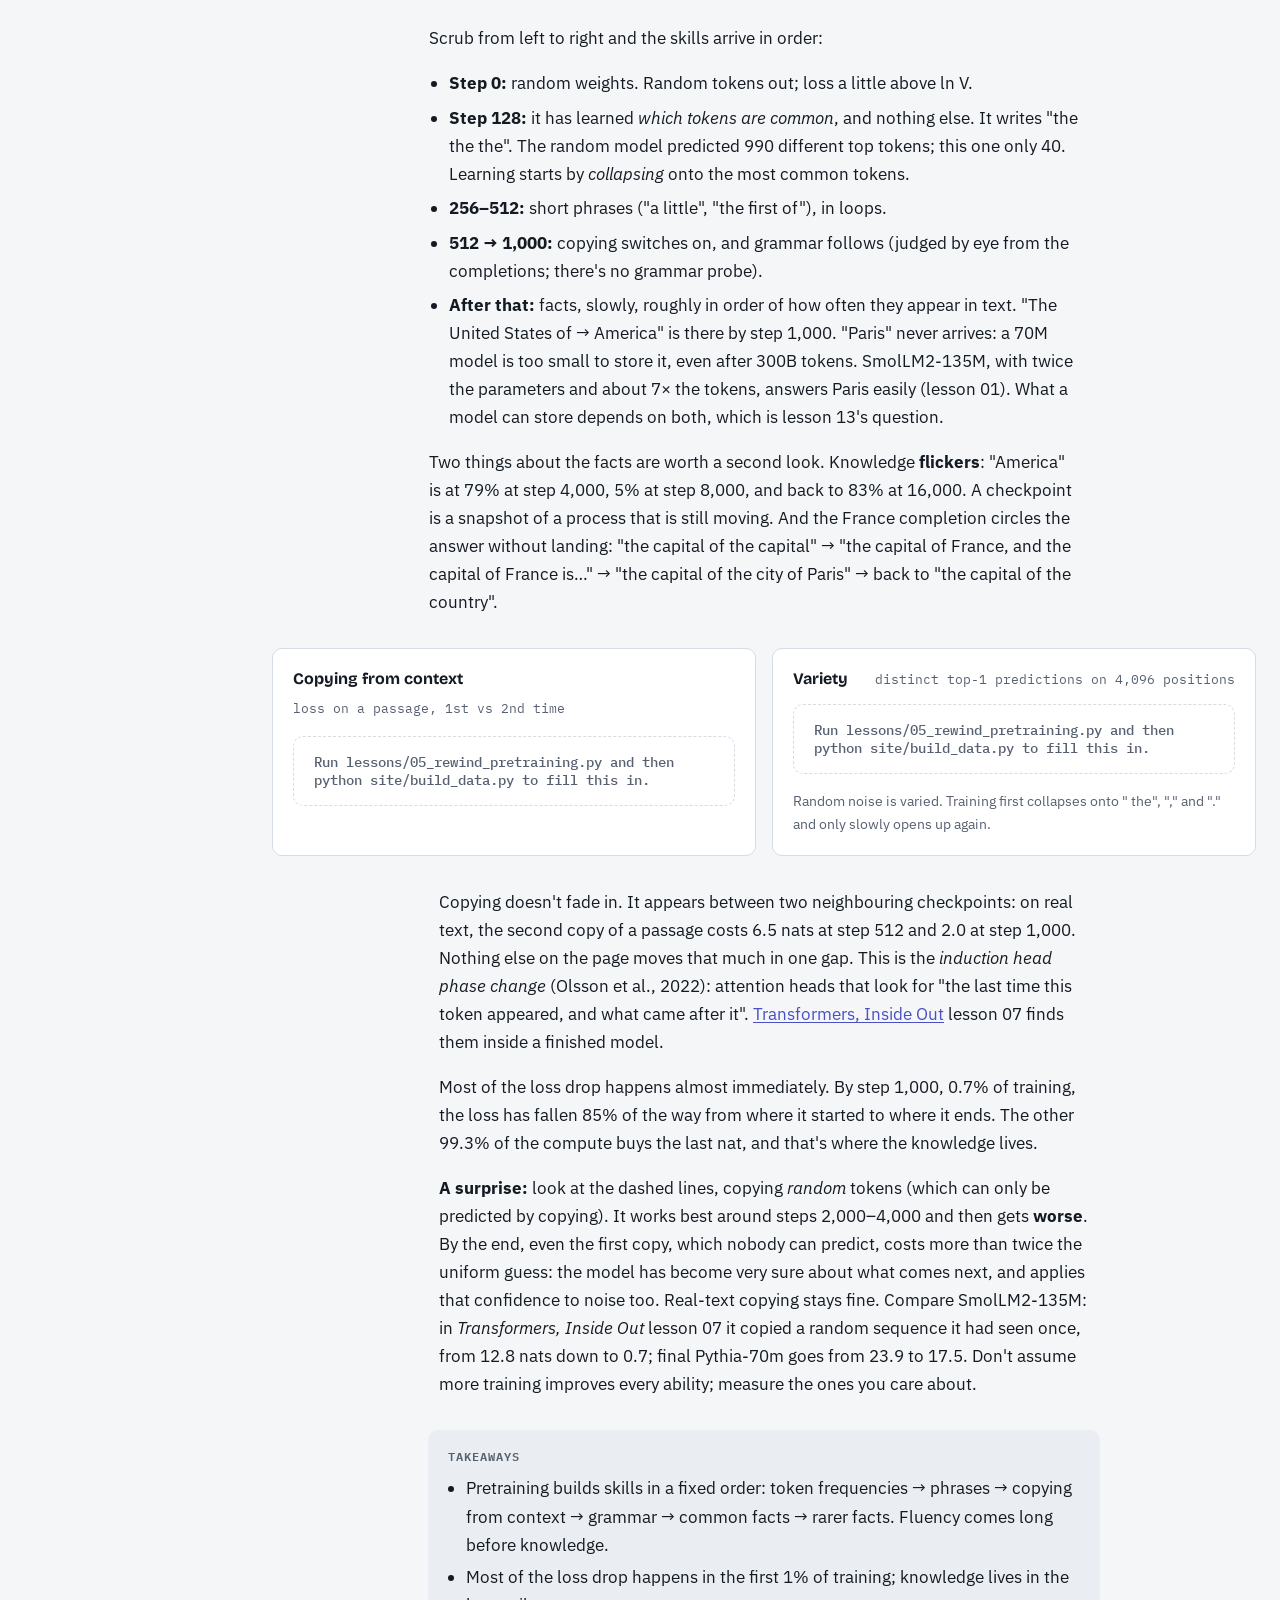
==== commit 367ee16c: "Review pass: fix numbers, soften overclaims, link the story to Transformers, Inside Out - Correct pr" ====
--- a/site/index.html
+++ b/site/index.html
@@ -81,7 +81,7 @@
   <div class="grid2">
     <div class="prose">
       <h3 style="margin:0">How to use this page</h3>
-      <p>Each lesson matches a script in <code>lessons/</code>. Run it, and it saves its numbers; <code>python site/build_data.py</code> then puts them here. Nothing on this page is hand-typed, so if your run came out differently, the page shows <em>your</em> result.</p>
+      <p>Each lesson matches a script in <code>lessons/</code>. Run it, and it saves its numbers; <code>python site/build_data.py</code> then puts them here. The charts, and the numbers in the text that are filled from that data, show <em>your</em> run. The rest of the prose quotes the reference run on an M4 Pro, so expect small differences.</p>
       <p>Predict before you look. Training is full of surprises, and the surprises are the lesson.</p>
     </div>
     <div class="prose">
@@ -120,7 +120,7 @@
 
   <div class="col prose">
     <p>Three things stand out. The <strong>base model</strong> answers plain questions like a document would. For France it happens to continue with an answer (plus an invented population). For the haiku it writes <code>10) Write an essay on…</code>: to a base model, "Write a haiku about the sea." looks like item 9 on a homework sheet, so the likely next text is item 10. That isn't a bug. A base model was trained to answer one question, <em>what text comes next on a typical web page?</em>, and it answers it well.</p>
-    <p>The <strong>instruct model</strong> says nothing at all to a plain question. And inside the template the roles swap: the instruct model answers properly while the base model falls apart (a legless cave animal for "the capital of France"). Each model only works in the format it was trained on.</p>
+    <p>The <strong>instruct model</strong> says nothing at all to a plain question. And inside the template the roles swap: the instruct model answers while the base model falls apart (a legless cave animal for "the capital of France"). Each model only works in the format it was trained on. ("Answers" is generous for the haiku: it writes a run-on sentence about waves, not 5-7-5. Post-training gave it the role, not every skill.)</p>
     <p>Why does the instruct model stay silent? Because it has only ever seen questions inside a template, and in every one of them a user's message was followed by <code>&lt;|im_end|&gt;</code>. To it, a bare question looks like a user message that just ended, so the most likely next token is "end of turn". It isn't refusing; it's waiting for the template.</p>
   </div>
 
@@ -144,7 +144,7 @@
   <div class="bench panel">
     <div class="panel-title"><h4>Who knows when to stop?</h4><span class="hint">tokens written before <code>&lt;|im_end|&gt;</code>, chat template, up to 120</span></div>
     <div id="w01-stop"></div>
-    <p class="caption">The base model never stops: <code>&lt;|im_end|&gt;</code> almost never appeared in its training data. The instruct model stops on its own, except on the long list of sleep tips, where it runs out of room. Stopping is a learned habit, and lesson 03 shows how quickly it's learned.</p>
+    <p class="caption">The base model never stops: <code>&lt;|im_end|&gt;</code> almost never appeared in its training data. The instruct model stops on its own, except on the long list of sleep tips, where it runs out of room. Stopping is a learned habit. Lesson 03 teaches it in 200 steps: the result stops by itself on 100% of held-out prompts (counted in lesson 04).</p>
   </div>
 
   <div class="col">
@@ -181,7 +181,7 @@
   <div class="col prose">
     <p>The edit is <strong>dense</strong>: only <span data-n="02.tiny">7.3%</span> of the weights moved by less than 0.001. A typical weight is about <span data-n="02.medw">0.107</span> and a typical change about <span data-n="02.medd">0.010</span>, so almost every one of the 134.5 million numbers was nudged by roughly a tenth of its size. Post-training didn't find "the chat neurons" and rewrite them. It moved everything a little.</p>
     <p>Two patterns stand out in the map. <strong>Layer 0 moved most</strong>: its value projection by <span data-n="02.v0">33%</span>, the norm in front of it by <span data-n="02.n0">32%</span>. That's where tokens are first read, and the chat template is full of tokens the base model barely used. The token embeddings moved by <span data-n="02.embed">11.7%</span>, more than the average matrix, for the same reason. And <strong>queries and keys move more with depth</strong>, about 4–7% in the first layers and 11–12% in the last ones: late attention decides which earlier words to use for the next one, and a new role plausibly needs new choices there. (Plausibly: the map shows where, not why.)</p>
-    <p>Is a <span data-n="02.rel">8.6%</span> change big? That depends on its <em>direction</em>. To check, add a <strong>random</strong> change of exactly the same size to the base model, and compare the result with the real one. Perplexity on a paragraph of encyclopedia text tells us whether the model still "knows" ordinary text (lower is better; lesson 06 explains the unit).</p>
+    <p>Is a <span data-n="02.rel">8.6%</span> change big? That depends on its <em>direction</em>. To check, add a <strong>random</strong> change of exactly the same size to the base model, and compare the result with the real one. Perplexity on a paragraph of encyclopedia text tells us whether the model still "knows" ordinary text (lower is better; lesson 06 explains the unit). If you did <em>Transformers, Inside Out</em>, its lesson 11 measured 19.9 for SmolLM2 on a different text: perplexity depends on the text as much as on the model, so only compare numbers measured on the same text.</p>
   </div>
 
   <div class="bench grid2">
@@ -290,6 +290,8 @@
   <div class="col prose">
     <p>Before training, the base model writes the <em>user's</em> next message ("what is the best way to get rid of a bad smell in my house"): even inside the template it doesn't know which side it's on. After, it answers. France comes out right, a fact no training conversation taught; it was in the base model all along. The haiku fails, and the model asks you about the ocean instead.</p>
     <p>And the book question gets "Hello! How can I help you today?": polite, right role, no book. That exact sentence is the assistant's first reply in <strong>2,248 of the 2,260</strong> training conversations. SFT copies the habits of its data, good and bad.</p>
+    <p>And it <strong>stops</strong>. The base model never ended a turn in lesson 01; lesson 04 counts this checkpoint properly and finds it stops by itself on 100% of 48 held-out prompts. One graded <code>&lt;|im_end|&gt;</code> per assistant turn, 1,600 conversations, and the habit is learned.</p>
+    <p>If you did <em>Transformers, Inside Out</em> lesson 13, you have trained a model before: LoRA moved the Eiffel Tower to Rome in 4 seconds by training 1.8% of the weights. This is the full-weight version of the same loop. Remember what that edit cost: the Statue of Liberty moved to Rome too. Every edit spills over onto things you didn't train. Lesson 02 measured a small spill for the real post-training; lesson 04 makes it big.</p>
   </div>
 
   <div class="bench grid2">
@@ -393,7 +395,7 @@
   </div>
 
   <div class="col prose">
-    <p>Our first draft of this lesson predicted the pulled-hard model would ramble, loop, or never stop. It doesn't. Its answers stop, read well, and aren't much longer than the sensible run's. Repetition barely moves. Every sample you'd read looks fine.</p>
+    <p>You might expect the pulled-hard model to ramble, loop, or never stop. It doesn't. Its answers stop, read well, and aren't much longer than the sensible run's. Repetition barely moves. Every sample you'd read looks fine.</p>
     <p>The damage is in the probabilities of everything the model <em>doesn't</em> say. Its test loss is now far worse than the base model's was before any SFT; its own chosen answers are much less likely than before training. It has moved into a narrow corner of its own while still winning on the training pairs. That's <strong>over-optimisation</strong>: it rarely shows in a handful of samples, and clearly shows in held-out measurements.</p>
     <p>Real preference data has the same length trap: human raters tend to prefer longer answers. It's one reason chat models are so wordy, and one reason β and the reference model matter.</p>
   </div>
@@ -447,8 +449,8 @@
       <li><strong>Step 0:</strong> random weights. Random tokens out; loss a little above ln V.</li>
       <li><strong>Step 128:</strong> it has learned <em>which tokens are common</em>, and nothing else. It writes "the the the". The random model predicted <span data-n="05.v0">990</span> different top tokens; this one only <span data-n="05.v128">40</span>. Learning starts by <em>collapsing</em> onto the most common tokens.</li>
       <li><strong>256–512:</strong> short phrases ("a little", "the first of"), in loops.</li>
-      <li><strong>512 → 1,000:</strong> copying switches on, and grammar follows.</li>
-      <li><strong>After that:</strong> facts, slowly, roughly in order of how often they appear in text. "The United States of → America" is there by step 1,000. "Paris" never arrives: a 70M model is too small to store it, even after 300B tokens.</li>
+      <li><strong>512 → 1,000:</strong> copying switches on, and grammar follows (judged by eye from the completions; there's no grammar probe).</li>
+      <li><strong>After that:</strong> facts, slowly, roughly in order of how often they appear in text. "The United States of → America" is there by step 1,000. "Paris" never arrives: a 70M model is too small to store it, even after 300B tokens. SmolLM2-135M, with twice the parameters and about 7× the tokens, answers Paris easily (lesson 01). What a model can store depends on both, which is lesson 13's question.</li>
     </ul>
     <p>Two things about the facts are worth a second look. Knowledge <strong>flickers</strong>: "America" is at 79% at step 4,000, 5% at step 8,000, and back to 83% at 16,000. A checkpoint is a snapshot of a process that is still moving. And the France completion circles the answer without landing: "the capital of the capital" → "the capital of France, and the capital of France is…" → "the capital of the city of Paris" → back to "the capital of the country".</p>
   </div>
@@ -469,7 +471,7 @@
   <div class="col prose">
     <p>Copying doesn't fade in. It appears between two neighbouring checkpoints: on real text, the second copy of a passage costs <span data-n="05.c512">6.5</span> nats at step 512 and <span data-n="05.c1k">2.0</span> at step 1,000. Nothing else on the page moves that much in one gap. This is the <em>induction head phase change</em> (Olsson et al., 2022): attention heads that look for "the last time this token appeared, and what came after it". <a href="https://querytype.github.io/transformers-inside-out/">Transformers, Inside Out</a> lesson 07 finds them inside a finished model.</p>
     <p>Most of the loss drop happens almost immediately. By step 1,000, 0.7% of training, the loss has fallen <span data-n="05.frac">85%</span> of the way from where it started to where it ends. The other 99.3% of the compute buys the last nat, and that's where the knowledge lives.</p>
-    <p><strong>A surprise:</strong> look at the dashed lines, copying <em>random</em> tokens (which can only be predicted by copying). It works best around steps 2,000–4,000 and then gets <strong>worse</strong>. By the end, even the first copy, which nobody can predict, costs more than twice the uniform guess: the model has become very sure about what comes next, and applies that confidence to noise too. Real-text copying stays fine. Don't assume more training improves every ability; measure the ones you care about.</p>
+    <p><strong>A surprise:</strong> look at the dashed lines, copying <em>random</em> tokens (which can only be predicted by copying). It works best around steps 2,000–4,000 and then gets <strong>worse</strong>. By the end, even the first copy, which nobody can predict, costs more than twice the uniform guess: the model has become very sure about what comes next, and applies that confidence to noise too. Real-text copying stays fine. Compare SmolLM2-135M: in <em>Transformers, Inside Out</em> lesson 07 it copied a random sequence it had seen once, from 12.8 nats down to 0.7; final Pythia-70m goes from 23.9 to 17.5. Don't assume more training improves every ability; measure the ones you care about.</p>
   </div>
 
   <div class="col">
@@ -494,7 +496,7 @@
     <p class="question">What loss does a model get with no knowledge at all? With only counting? How do you compare models with different tokenizers, and how close are real models to perfect?</p>
   </div>
   <div class="col prose">
-    <p>Every lesson so far printed a loss: 2.19 → 1.18 in lesson 03, 10.8 at Pythia's step 0 in lesson 05. Training is nothing more than pushing that number down, so before we look at <em>how</em> it gets pushed (lessons 07–09), it's worth knowing exactly what it measures.</p>
+    <p>Every lesson so far printed a loss: 2.19 → 1.18 in lesson 03, 11.0 at Pythia's step 0 in lesson 05. Training is nothing more than pushing that number down, so before we look at <em>how</em> it gets pushed (lessons 07–09), it's worth knowing exactly what it measures.</p>
     <div class="formula">loss = average over tokens of  −log P(the real next token)</div>
     <p>It's the model's <strong>average surprise</strong>. Probability 1 costs nothing; ½ costs 0.69 nats (1 bit); 1/1000 costs 6.9. Why a logarithm? Because the probabilities of a whole text <em>multiply</em>, P(token 1) · P(token 2 | token 1) · …, and the log turns that product into a sum. So a lower loss simply means the real text looked more likely to the model.</p>
   </div>
@@ -509,7 +511,7 @@
 
   <div class="col prose">
     <h3>The ladder</h3>
-    <p>To see what a loss value is worth, score many models on the same text: TinyStories' validation set (children's stories, the data Part 3 pretrains on). Start from <strong>knowing nothing</strong>: equal probability for every one of its 97 characters, which costs log₂ 97 = <span data-n="06.uni">6.60</span> bits per character whatever the text. Every freshly initialised model starts here, at ln(vocab size) nats: that's Pythia's 10.8 in lesson 05.</p>
+    <p>To see what a loss value is worth, score many models on the same text: TinyStories' validation set (children's stories, the data Part 3 pretrains on). Start from <strong>knowing nothing</strong>: equal probability for every one of its 97 characters, which costs log₂ 97 = <span data-n="06.uni">6.60</span> bits per character whatever the text. Over tokens, the same idea gives ln(vocab size) nats, and every freshly initialised model starts near it, a little above (its random logits aren't perfectly flat): Pythia measured 11.0 at step 0 against ln V = 10.8, and our own model in lesson 11 starts at 8.39 against 8.32.</p>
     <p>Then <strong>just count</strong>. An <em>n-gram</em> model predicts the next character from counts of what followed the previous n−1 characters in 53.5 million characters of training stories. No neural network, no gradient: a lookup table. Then real neural models, all in one unit: bits per character.</p>
   </div>
 
@@ -548,7 +550,7 @@
     <div class="keys">
       <p class="label">Takeaways</p>
       <ul>
-        <li>Loss = average −log P(next token). It starts at ln(vocab) for every model.</li>
+        <li>Loss = average −log P(next token). Every model starts near ln(vocab), a little above it.</li>
         <li>Counting gets to 1.33 bits/char, then starts memorising instead of generalising. Neural networks win by generalising.</li>
         <li>Compare models in bits per character (or byte), never in loss per token across tokenizers.</li>
         <li>Most of the loss sits in a few hard tokens; repeats are nearly free; some of it is irreducible. Next: how does each weight know which way to move to lower it?</li>
@@ -600,7 +602,7 @@
   </div>
 
   <div class="col prose">
-    <p>The first version of that check failed. The reason: Llama's RMSNorm quietly computes in float32 even inside a float64 model, and float32 rounding (≈1e-7) is larger than the change a 1e-6 nudge makes. Computing the norms in float64 for the check fixed it. Real training code is full of choices like this, about where to keep extra precision so that rounding doesn't eat the signal.</p>
+    <p>A naive version of that check fails. The reason: Llama's RMSNorm quietly computes in float32 even inside a float64 model, and float32 rounding (≈1e-7) is larger than the change a 1e-6 nudge makes. Computing the norms in float64 for the check fixed it. Real training code is full of choices like this, about where to keep extra precision so that rounding doesn't eat the signal.</p>
     <h3>What does one step do?</h3>
     <p>The gradient says which way is downhill right here. Take one step of size η against it, <code>w ← w − η·grad</code>, on a 4-layer character model, and measure the loss again: on the batch the gradient came from, and on a different batch. The dashed line is what the gradient <em>promises</em>: a drop of η·‖grad‖² if the slope stayed the same all the way.</p>
   </div>
@@ -623,7 +625,7 @@
       <ul>
         <li><code>p.grad</code> is the slope of the loss along one weight, computed exactly by backprop and checkable by finite differences.</li>
         <li>For a language model it starts as softmax − one_hot and flows back through every layer by the chain rule.</li>
-        <li>Backward needs every activation from the forward pass and costs about twice the forward.</li>
+        <li>Backward needs every activation from the forward pass. In theory it costs about twice the forward; on a small model we measured 3×.</li>
         <li>One step along −grad helps if small, hurts if big, and helps other batches too. Next: plain −grad isn't what anyone uses. What does Adam do?</li>
       </ul>
     </div>
@@ -750,7 +752,7 @@
     <p>A U-shape with a narrow bottom at <span data-n="09.best">1e-3</span>. Too cold, and the model learns steadily but slowly. Too hot, and the loss drops for a few dozen steps and then <strong>stops</strong>: the two hottest runs end at <span data-n="09.hot1">2.58</span> and <span data-n="09.hot2">2.99</span>, around the letter-frequency level. They didn't blow up or spike (only the hottest run had any jump over 0.5 nats). Each step just keeps kicking the model out of anything finer than letter counts. A stuck run looks calm, and can be mistaken for a converged one; only the sweep tells you.</p>
     <p>Near the bottom, a 3× change costs 0.09–0.18 nats. Two steps away it costs 0.45 on the cold side and 1.0 on the hot side: too hot is much worse than too cold.</p>
     <h3>Warmup: why start slow?</h3>
-    <p>At step 0, Adam's running averages are empty and the random model's gradients are large and chaotic. A full-size step right away can push the model somewhere it never fully recovers from. <strong>Warmup</strong> ramps the learning rate up from almost 0 over the first steps (60 here). Test it at 3× the best rate, with three seeds:</p>
+    <p>At step 0, Adam's running averages are empty and the random model's gradients are large and chaotic. A full-size step right away can push the model somewhere it never fully recovers from. <strong>Warmup</strong> ramps the learning rate up from almost 0 over the first steps (60 here). Test it at 3e-3, 3× the best constant rate, with three seeds (so compare these runs with each other, not with the sweep's 1.16):</p>
   </div>
 
   <div class="bench panel">
@@ -760,12 +762,12 @@
       <div id="w09-warm"></div>
       <div class="bars wide" id="w09-warmbars" style="align-content:center"></div>
     </div>
-    <p class="caption">At step 50 the two runs are about level. The damage of a hot start isn't a blow-up you can see early; it's a model that ends worse.</p>
+    <p class="caption">At step 50 the two runs are about level. The damage of a hot start isn't a blow-up you can see early; it's a model that ends worse. (Seed 0 without warmup is the same run as the sweep's 3e-3 point, yet ends at 1.324 instead of 1.337: on MPS, "same seed, same result" holds to about the second decimal.)</p>
   </div>
 
   <div class="col prose">
     <h3>Decay: why end slow?</h3>
-    <p>Late in training, the noise in each batch's gradient matters more than its direction: a full-size step mostly jumps around the minimum. Lowering the learning rate lets the model settle into it. Four schedules, same peak, same warmup: <strong>constant</strong>; <strong>cosine</strong> and <strong>linear</strong> decay to 10% of the peak; and <strong>WSD</strong> (warmup-stable-decay), constant until the last 20%, then a quick decay. Many recent models use WSD because you can stop or extend training at any point before the decay.</p>
+    <p>Late in training, the noise in each batch's gradient matters more than its direction: a full-size step mostly jumps around the minimum. Lowering the learning rate lets the model settle into it. Four schedules, same peak (2e-3), same warmup: <strong>constant</strong>; <strong>cosine</strong> and <strong>linear</strong> decay to 10% of the peak; and <strong>WSD</strong> (warmup-stable-decay), constant until the last 20%, then a quick decay. Many recent models use WSD because you can stop or extend training at any point before the decay.</p>
   </div>
 
   <div class="bench grid2">
@@ -780,7 +782,7 @@
   </div>
 
   <div class="col prose">
-    <p>Until step 480, WSD <em>is</em> the constant run: same learning rate, same numbers, and it trails cosine. Then it decays, and in the last 100 steps it drops from <span data-n="09.wsd500">1.19</span> to <span data-n="09.wsd">1.10</span>, past everything else. The constant run, with exactly the same steps, ends at <span data-n="09.const">1.17</span>. <strong>The drop at the end comes from the decay itself</strong>, not from extra steps, so a run's loss before its decay is a pessimistic estimate of where it will finish.</p>
+    <p>Until step 480, WSD <em>is</em> the constant run: same learning rate, same numbers, and it trails cosine. Then it decays, and in the last 100 steps it drops from <span data-n="09.wsd500">1.19</span> to <span data-n="09.wsd">1.10</span>, past everything else. The constant run, with exactly the same steps, ends at <span data-n="09.const">1.17</span>. <strong>The drop at the end comes from the decay itself</strong>, not from extra steps, so a run's loss before its decay is a pessimistic estimate of where it will finish. And WSD at 2e-3 beats the best <em>constant</em> rate from the sweep (1.16 at 1e-3): the schedule was worth more than the last factor of 3 in the learning-rate search.</p>
     <h3>Clipping: a seat belt</h3>
     <p>Sometimes one batch produces a huge gradient. <strong>Gradient clipping</strong> rescales the whole gradient whenever its norm exceeds a limit (1.0 is the usual choice), so no single step can be enormous. Test it at 10× the best learning rate, with warmup:</p>
   </div>
@@ -913,7 +915,7 @@
 
   <div class="col prose">
     <p>Scrub left to right and it's lesson 05 again, compressed into 2,700 steps: random tokens → frequent words ("too and to, a to.") → real words in salad → phrases ("One day, …") → sentences → story shape. It's fast here, a recognisable story by step 300 (2.5M tokens), because TinyStories is a tiny, regular world. Most of the loss drop is early again: by step 500 the loss has fallen <span data-n="11.frac">88%</span> of the way.</p>
-    <p>One stage is missing. The copy test barely moves: the second copy of a passage costs <span data-n="11.c2">1.75</span> nats against <span data-n="11.c1">1.92</span> for the first, where final Pythia gets 0.55 against 4.99. TinyStories almost never repeats a passage, so there's little reward for learning to copy. <strong>What a model learns depends on what its data rewards.</strong></p>
+    <p>One stage has barely started. The copy test barely moves: the second copy of a passage costs <span data-n="11.c2">1.75</span> nats against <span data-n="11.c1">1.92</span> for the first, where final Pythia gets 0.55 against 4.99. This run can't tell us why. One suspect is <strong>too few tokens</strong>: Pythia's copying switched on around 2B tokens, and we trained on 22M, about 100× fewer; our gap is still growing (0.02 nats at step 300, 0.17 at the end). The other is <strong>the data</strong>: TinyStories almost never repeats a whole passage, while web text is full of repetition. But it does repeat names (lesson 06's "Roxy"), and our stories keep theirs straight. The lesson's Tries pull the two apart: train longer, or look for induction heads.</p>
   </div>
 
   <div class="bench grid2">
@@ -939,7 +941,7 @@
       <ul>
         <li>The whole pipeline fits in one script and trains a working base model in minutes.</li>
         <li>It learns in the same order Pythia did: frequencies → words → phrases → grammar → story structure.</li>
-        <li>Specialists go far on their own turf, and they learn what their data rewards (stories yes, copying barely).</li>
+        <li>Specialists go far on their own turf. Copying has barely started, and whether that's the data or the short run is left open.</li>
         <li>The loss was still falling. Next: what limits speed and size, and was 12M the right size?</li>
       </ul>
     </div>
@@ -971,6 +973,7 @@
 
   <div class="col prose">
     <p><strong>Activations dominate</strong>: <span data-n="12.actx">41</span>× the weights at the peak of the forward pass. Every layer keeps its inputs, attention outputs and MLP intermediates until backward needs them (lesson 07), and they grow exactly in proportion to the batch. <strong>Activation checkpointing</strong> keeps only each layer's input and recomputes the rest during backward: <span data-n="12.ck">8.2</span>× less activation memory, for <span data-n="12.ckslow">1.31</span>× the time.</p>
+    <p>This is the training-side twin of the KV cache in <em>Transformers, Inside Out</em> lesson 10. To generate, a model keeps one key and one value per layer per token. To train, it keeps <em>everything</em> every layer computed, for every token in the batch, until backward has used it.</p>
     <h3>Speed</h3>
   </div>
 
@@ -1069,7 +1072,7 @@
   </div>
   <div class="col prose">
     <p>The tape has run all the way back and forward again. In lesson 03 we made someone else's base model an assistant. Now we do the same to <strong>our own</strong> model from lesson 11, born in this course from random weights.</p>
-    <p>It only knows children's stories, so its "chat" is a story writer that takes requests: <em>"Write a story that uses the words dog, ball and happy. Include dialogue."</em> The data is TinyStoriesInstruct, where every story comes with the words and features it was written from: <span data-n="14.ntrain">10,953</span> one-turn conversations for training. That gives us something lesson 03 didn't have, <strong>a way to check whether the instruction was followed</strong>: does the story use the words, does it have dialogue when asked, and does the model end its turn by itself?</p>
+    <p>It only knows children's stories, so its "chat" is a story writer that takes requests: <em>"Write a story that uses the words dog, ball and happy. Include dialogue."</em> The data is TinyStoriesInstruct, where every story comes with the words and features it was written from: <span data-n="14.ntrain">10,953</span> one-turn conversations for training. (One caveat that lesson 10 would flag: 412 of its 16,675 stories, 2.5%, also appear word for word in TinyStories train. Lesson 11 saw only 10% of its stream, so few were likely seen; decontaminating is the lesson's first Try.) That gives us something lesson 03 didn't have, <strong>a way to check whether the instruction was followed</strong>: does the story use the words, does it have dialogue when asked, and does the model end its turn by itself?</p>
     <p>The recipe is lesson 03's, unchanged: same chat template, same masking (only the story and <code>&lt;|im_end|&gt;</code> are graded), same loop. 600 steps of 16 conversations.</p>
   </div>
 
@@ -1139,7 +1142,7 @@
 
   <div class="col prose">
     <p>Loaded with lesson 11's weights, the MLX model computes the same function: the largest logit difference is <span data-n="mlx.diff">2.5e−5</span>, with the same top prediction at every position. Porting is mostly renaming; the weights are just arrays. Training from scratch, MLX runs <span data-n="mlx.speed">1.23</span>× faster than PyTorch on MPS: lazy evaluation and <code>mx.compile</code> fuse the whole step, which matters most for small models where per-operation costs dominate (lesson 12).</p>
-    <p>And MLX's run sits <em>lower</em> at every step, by less as training goes on. Same batches, same schedule, same optimizer settings. The likely reason is initialisation: MLX's layers start from their own default random values, while Hugging Face's Llama draws every weight from N(0, 0.02). That's a hypothesis, not a measurement; the addendum's first <strong>Try</strong> tests it.</p>
+    <p>And MLX's run sits <em>lower</em> at every step, by less as training goes on. Same batches, same schedule, same validation windows. The optimizer is <em>almost</em> the same: MLX's AdamW skips Adam's bias correction by default (the knob from lesson 08's Try) and decays the norm weights too, but with a 100-step warmup neither should matter much. The likely reason is initialisation: MLX's layers start from their own default random values, while Hugging Face's Llama draws every weight from N(0, 0.02). That's a hypothesis, not a measurement; the addendum's Tries test it and the optimizer defaults.</p>
   </div>
 </section>
 
